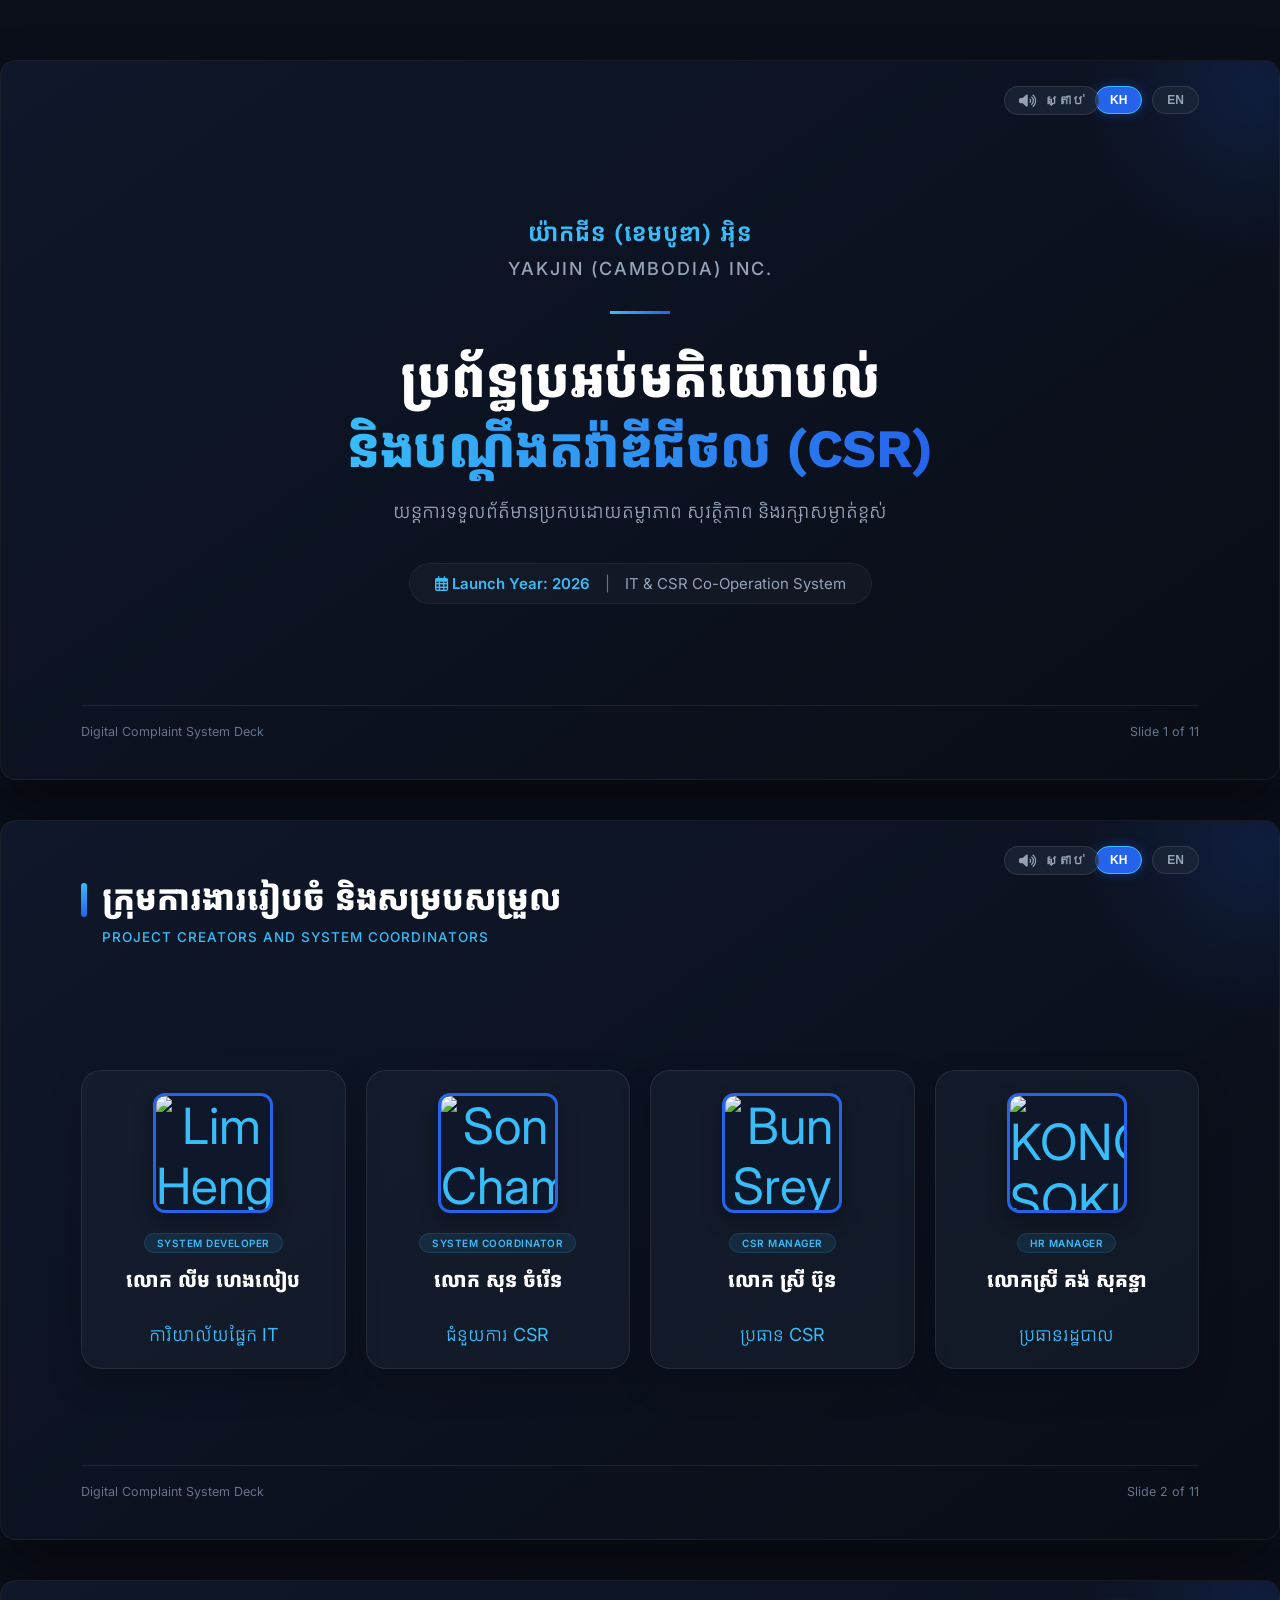
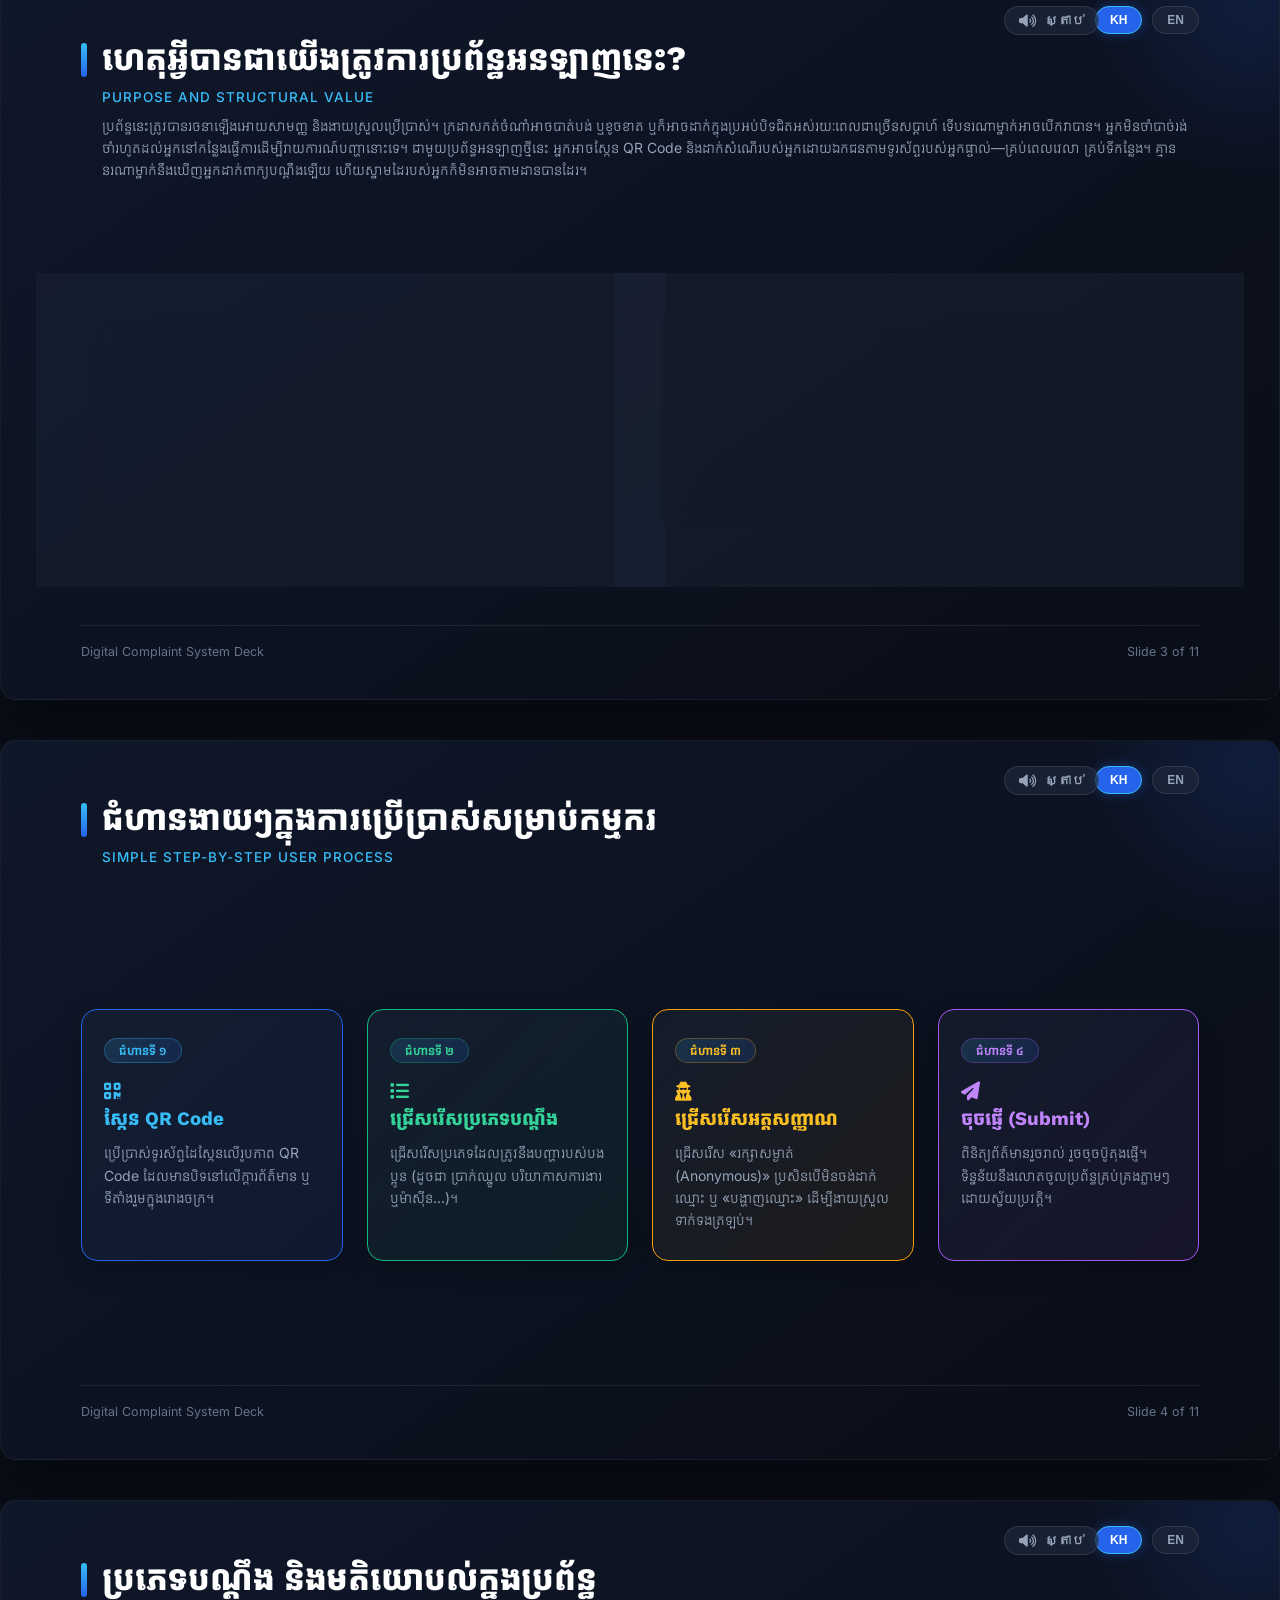
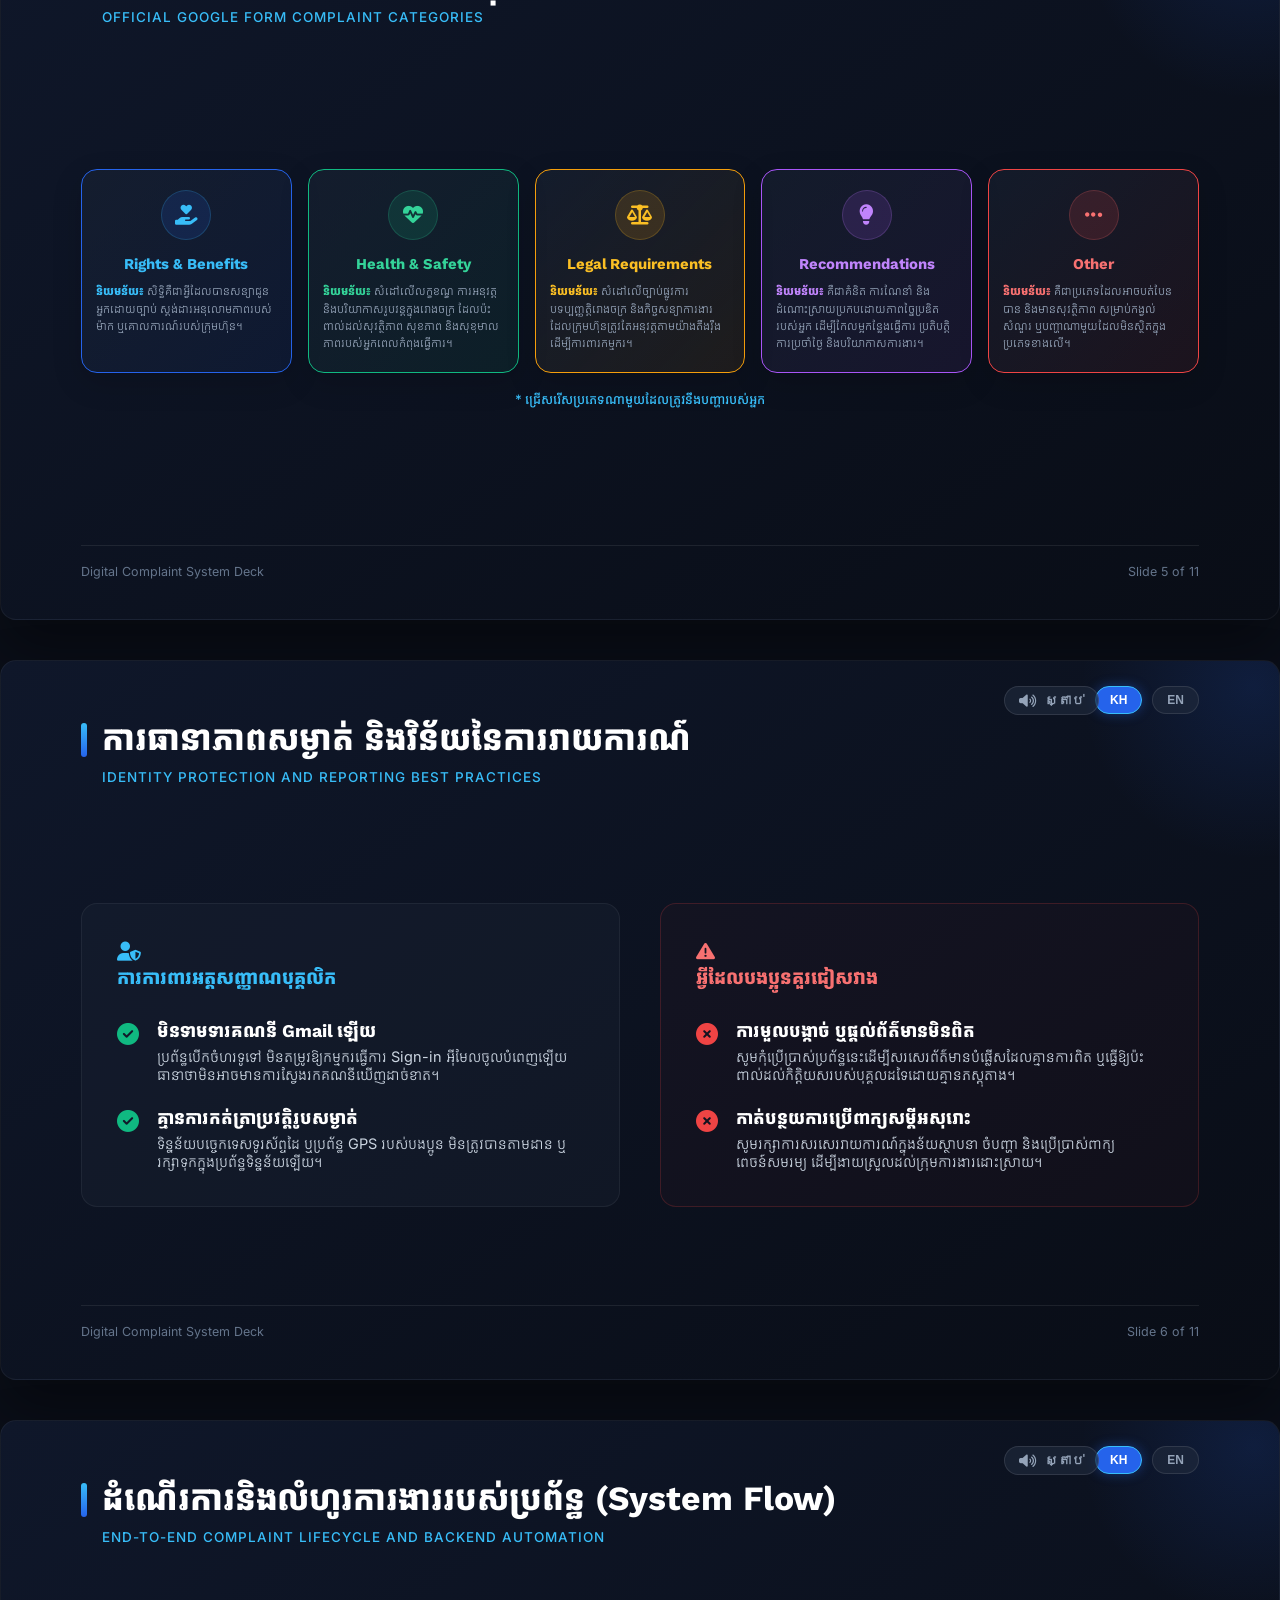
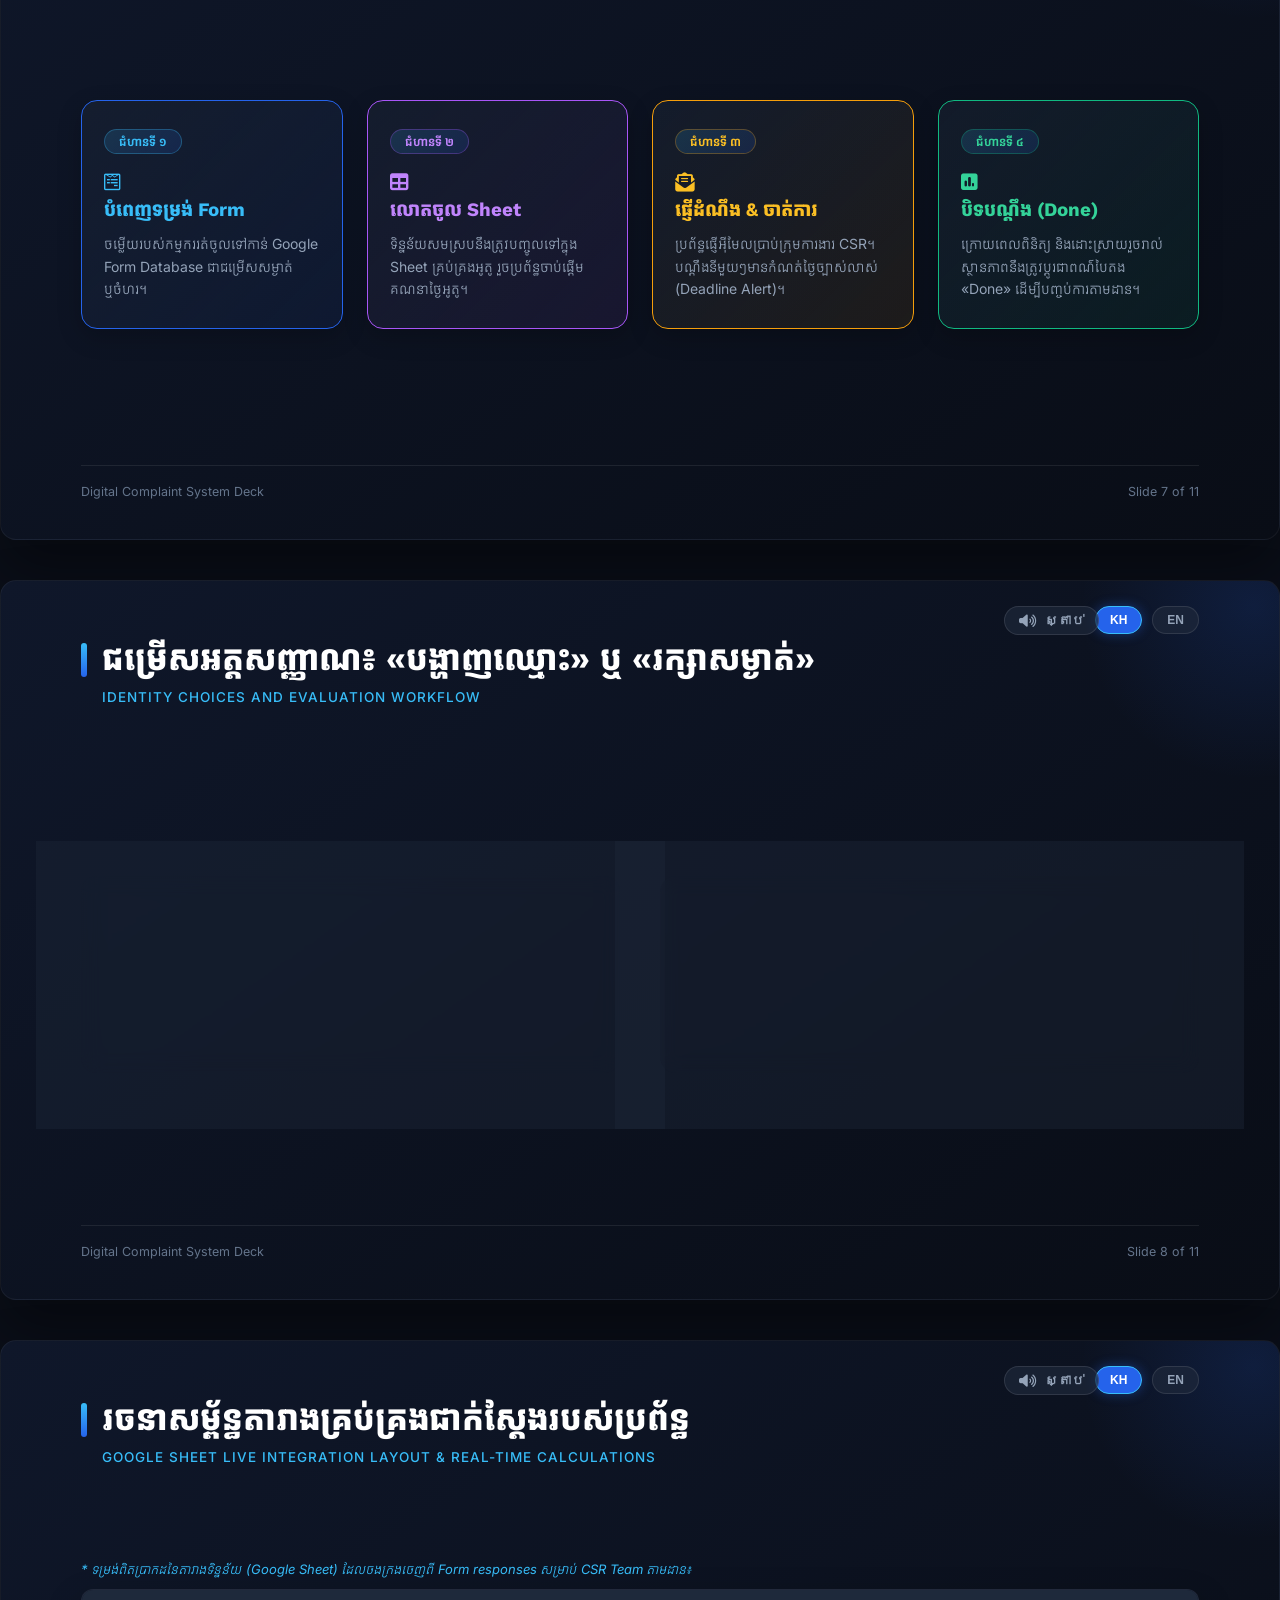
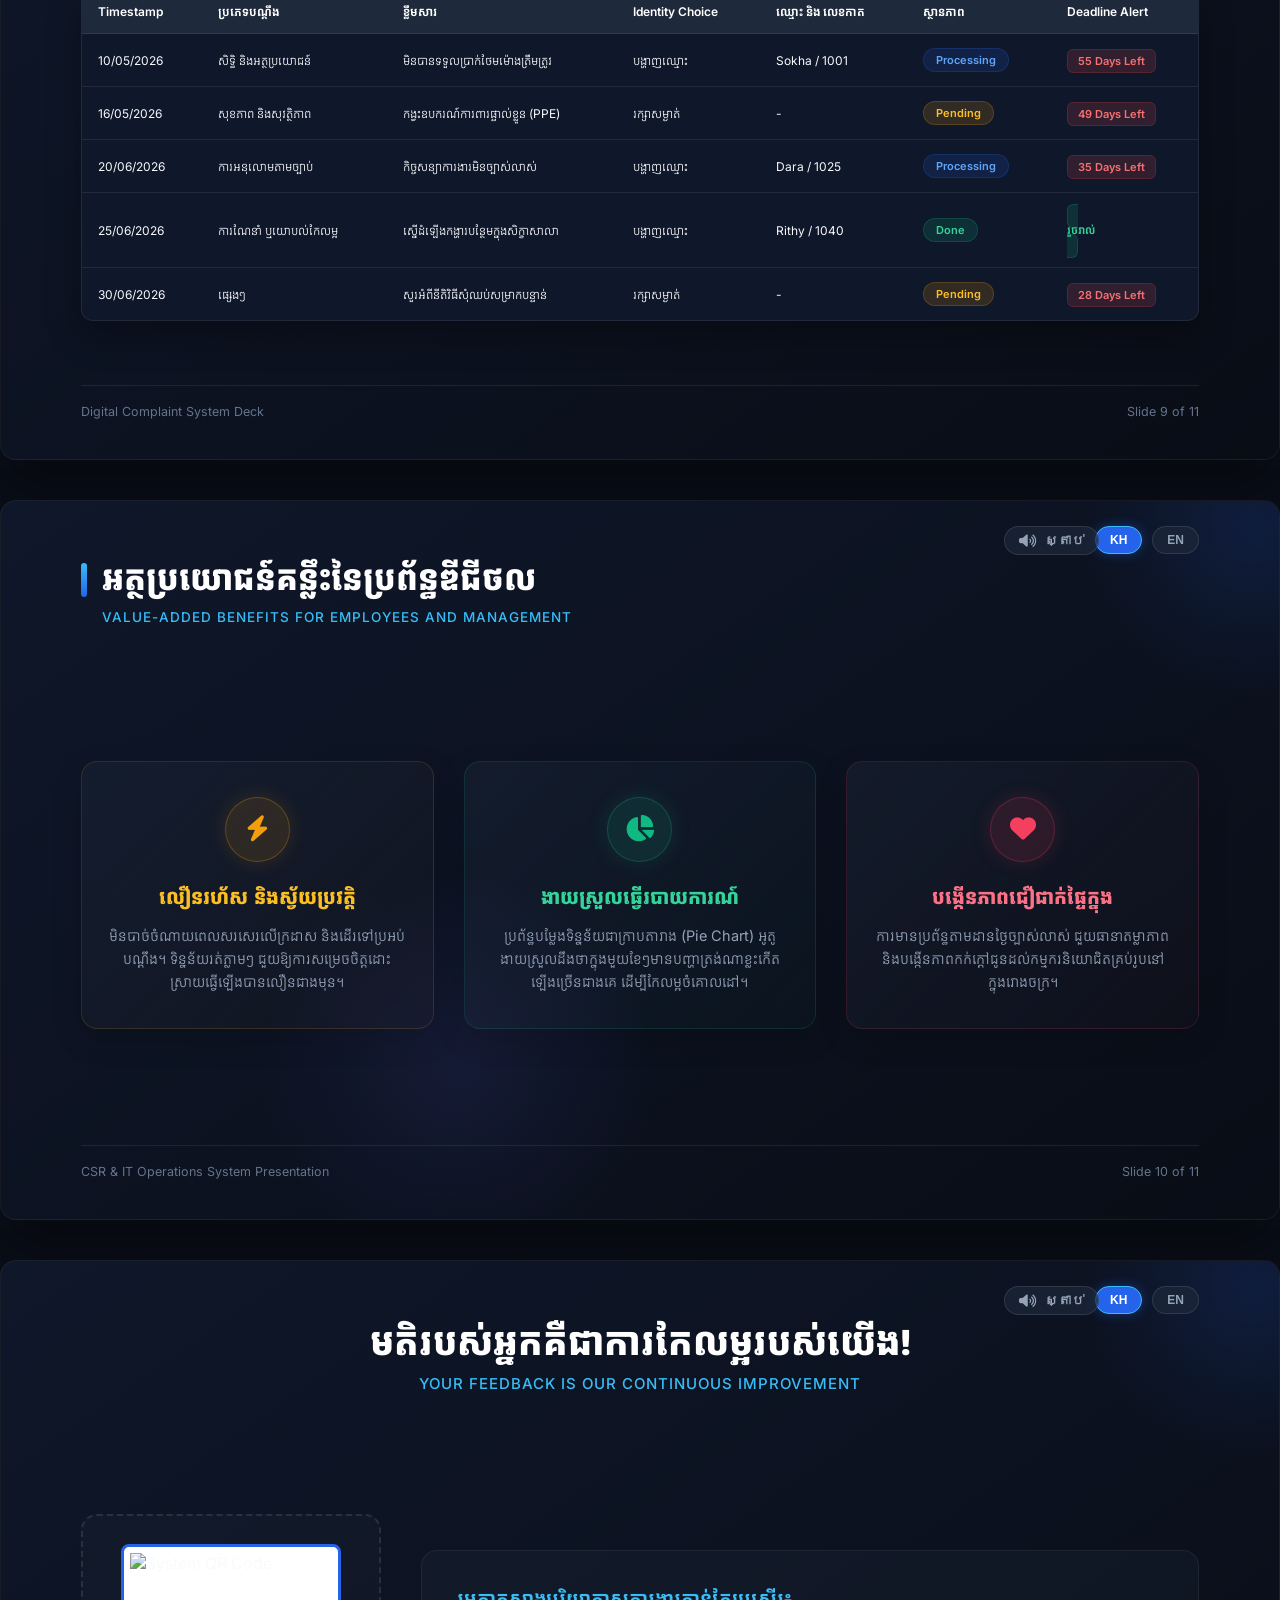
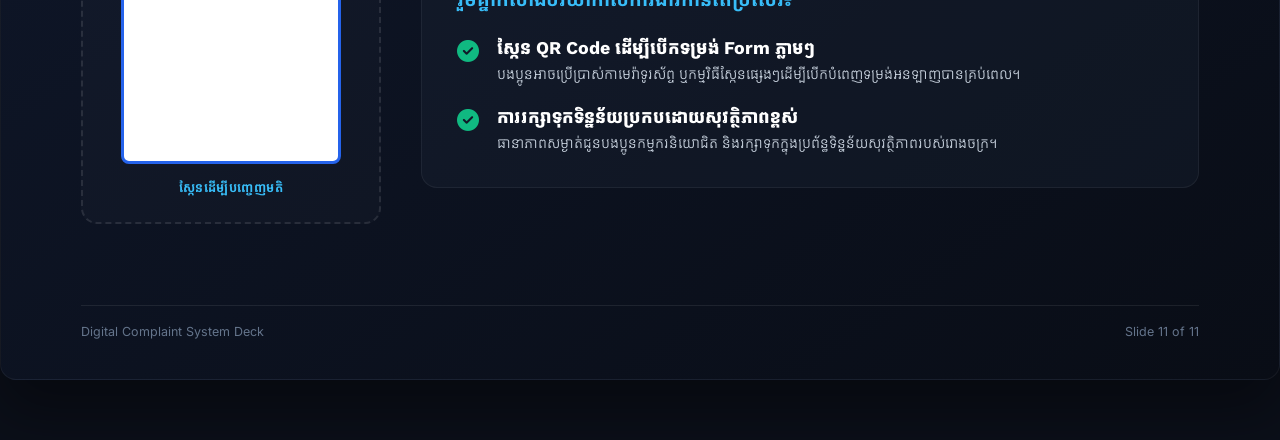
==== index.html @ c4df411a "Rename to index.html" ====
<!DOCTYPE html><html lang="en"><head>
    <meta charset="UTF-8">
    <meta name="viewport" content="width=device-width, initial-scale=1.0">
    <title>Modern Digital Complaint System Presentation</title>
    <link rel="preconnect" href="https://fonts.googleapis.com">
    <link rel="preconnect" href="https://fonts.gstatic.com" crossorigin>
    <link href="https://fonts.googleapis.com/css2?family=Inter:wght@400;500;600;700&amp;family=Kantumruy+Pro:wght@400;500;600;700&amp;display=swap" rel="stylesheet">
    <link rel="stylesheet" href="https://cdnjs.cloudflare.com/ajax/libs/font-awesome/6.5.1/css/all.min.css">
    <style>
        * {
            box-sizing: border-box;
        }

        body {
            background-color: #0b0f19;
            display: grid;
            gap: 40px;
            grid-template-columns: 1fr;
            margin: 0;
            padding: 60px 0;
            place-items: center;
        }

        .slide-container {
            background: linear-gradient(145deg, #0f172a 0%, #090d16 100%);
            border-radius: 16px;
            box-shadow: 0 30px 60px rgba(0, 0, 0, 0.4);
            border: 1px solid rgba(255, 255, 255, 0.05);
            display: flex;
            flex-direction: column;
            font-family: 'Inter', 'Kantumruy Pro', sans-serif;
            height: 720px;
            justify-content: space-between;
            overflow: hidden;
            padding: 55px 80px 40px 80px;
            position: relative;
            width: 1280px;
            color: #f8fafc;
        }

        .slide-container::before {
            content: '';
            position: absolute;
            top: -150px;
            right: -150px;
            width: 350px;
            height: 350px;
            background: radial-gradient(circle, rgba(37, 99, 235, 0.15) 0%, transparent 70%);
            pointer-events: none;
        }

        .slide-container h1,
        .slide-container h2,
        .slide-container h3,
        .slide-container h4 {
            font-family: 'Kantumruy Pro', 'Inter', sans-serif;
            font-weight: 700;
            margin: 0;
            line-height: 1.4;
        }

        .slide-title-wrapper {
            width: 100%;
            margin-bottom: 20px;
            position: relative;
        }

        .slide-title {
            font-size: 34px;
            color: #ffffff;
            display: flex;
            align-items: center;
            gap: 15px;
        }

        .slide-title::before {
            content: '';
            display: inline-block;
            width: 6px;
            height: 34px;
            background: linear-gradient(to bottom, #38bdf8, #2563eb);
            border-radius: 4px;
        }

        .slide-subtitle {
            font-size: 13.5px;
            color: #38bdf8;
            text-transform: uppercase;
            letter-spacing: 1px;
            margin-top: 5px;
            padding-left: 21px;
            display: block;
            font-weight: 500;
        }

        .content-area {
            display: flex;
            flex-direction: column;
            flex-grow: 1;
            justify-content: center;
            width: 100%;
        }

        .two-column {
            display: grid;
            grid-template-columns: 1fr 1fr;
            gap: 40px;
            width: 100%;
        }

        .two-column.tiled>div {
            background: rgba(30, 41, 59, 0.4);
            border-radius: 16px;
            border: 1px solid rgba(255, 255, 255, 0.08);
            padding: 35px;
            backdrop-filter: blur(10px);
            box-shadow: 0 10px 30px rgba(0, 0, 0, 0.15);
            transition: transform 0.2s;
        }

        .two-column.tiled h3 {
            color: #38bdf8;
            font-size: 22px;
            margin-bottom: 15px;
            display: flex;
            align-items: center;
            gap: 14px;
        }

        .two-column.tiled p {
            font-size: 15.5px;
            color: #cbd5e1;
            text-align: justify;
            margin: 0;
            line-height: 1.7;
        }

        .horizontal-steps {
            display: grid;
            grid-template-columns: repeat(4, 1fr);
            gap: 24px;
            width: 100%;
        }

        .step-card {
            background: rgba(30, 41, 59, 0.3);
            border-radius: 16px;
            border: 1px solid rgba(255, 255, 255, 0.06);
            padding: 28px 22px;
            position: relative;
            box-shadow: 0 8px 25px rgba(0, 0, 0, 0.2);
        }

        .step-badge {
            background: linear-gradient(135deg, rgba(56, 189, 248, 0.15) 0%, rgba(37, 99, 235, 0.15) 100%);
            color: #38bdf8;
            border: 1px solid rgba(56, 189, 248, 0.2);
            padding: 4px 14px;
            border-radius: 30px;
            font-size: 12px;
            font-weight: 600;
            display: inline-block;
            margin-bottom: 16px;
        }

        .step-card h3 {
            color: #ffffff;
            font-size: 19px;
            margin-bottom: 10px;
        }

        .step-card p {
            font-size: 14px;
            color: #94a3b8;
            line-height: 1.6;
            margin: 0;
        }

        .pillars-grid {
            display: grid;
            grid-template-columns: repeat(3, 1fr);
            gap: 30px;
            width: 100%;
        }

        .pillar-card {
            background: rgba(30, 41, 59, 0.4);
            border-radius: 16px;
            border: 1px solid rgba(255, 255, 255, 0.06);
            padding: 35px 25px;
            text-align: center;
            box-shadow: 0 10px 30px rgba(0, 0, 0, 0.15);
        }

        .pillar-icon {
            background: linear-gradient(135deg, rgba(56, 189, 248, 0.1) 0%, rgba(37, 99, 235, 0.1) 100%);
            color: #38bdf8;
            height: 65px;
            width: 65px;
            border-radius: 50%;
            display: flex;
            align-items: center;
            justify-content: center;
            font-size: 26px;
            margin: 0 auto 22px auto;
            border: 1px solid rgba(56, 189, 248, 0.15);
        }

        .pillar-card h3 {
            color: #ffffff;
            font-size: 20px;
            margin-bottom: 12px;
        }

        .pillar-card p {
            font-size: 14.5px;
            color: #94a3b8;
            margin: 0;
            line-height: 1.6;
        }

        .checklist-wrapper {
            background: rgba(30, 41, 59, 0.3);
            border-radius: 16px;
            border: 1px solid rgba(255, 255, 255, 0.06);
            padding: 35px;
            display: flex;
            flex-direction: column;
            gap: 22px;
            width: 100%;
        }

        .checklist-item {
            display: flex;
            align-items: flex-start;
            gap: 18px;
        }

        .checklist-item i {
            color: #10b981;
            font-size: 22px;
            margin-top: 4px;
        }

        .checklist-item.danger i {
            color: #ef4444;
        }

        .checklist-text h3 {
            color: #ffffff;
            font-size: 18px;
            margin-bottom: 4px;
        }

        .checklist-text p {
            color: #cbd5e1;
            font-size: 14.5px;
            margin: 0;
        }

        .table-layout {
            width: 100%;
            background-color: #0f172a;
            border-radius: 12px;
            border: 1px solid rgba(255, 255, 255, 0.08);
            overflow: hidden;
            box-shadow: 0 15px 35px rgba(0, 0, 0, 0.3);
        }

        .table-layout table {
            border-collapse: collapse;
            width: 100%;
        }

        .table-layout th,
        .table-layout td {
            padding: 14px 16px;
            text-align: left;
            border-bottom: 1px solid rgba(255, 255, 255, 0.08);
            font-size: 13.5px;
        }

        .table-layout th {
            background-color: #1e293b;
            color: #ffffff;
            font-weight: 600;
        }

        .table-layout tr:last-child td {
            border-bottom: none;
        }

        .state-badge {
            padding: 4px 12px;
            border-radius: 30px;
            font-size: 12px;
            font-weight: 600;
            display: inline-block;
            text-align: center;
        }

        .state-done {
            background-color: rgba(16, 185, 129, 0.15);
            color: #34d399;
            border: 1px solid rgba(16, 185, 129, 0.2);
        }
        .state-pending {
            background-color: rgba(245, 158, 11, 0.15);
            color: #fbbf24;
            border: 1px solid rgba(245, 158, 11, 0.2);
        }
        .state-processing {
            background-color: rgba(37, 99, 235, 0.15);
            color: #60a5fa;
            border: 1px solid rgba(37, 99, 235, 0.2);
        }

        .alert-badge {
            padding: 4px 10px;
            border-radius: 6px;
            font-size: 12px;
            font-weight: 600;
        }
        .alert-danger {
            background-color: rgba(239, 68, 68, 0.15);
            color: #f87171;
            border: 1px solid rgba(239, 68, 68, 0.2);
        }
        .alert-success {
            background-color: rgba(16, 185, 129, 0.15);
            color: #34d399;
            border: 1px solid rgba(16, 185, 129, 0.2);
        }

        .profile-container-modern {
            display: flex;
            justify-content: center;
            align-items: stretch;
            gap: 20px;
            width: 100%;
            margin-top: 10px;
            flex-wrap: wrap;
        }

        .profile-card-modern {
            background: rgba(30, 41, 59, 0.4);
            border: 1px solid rgba(255, 255, 255, 0.08);
            border-radius: 20px;
            padding: 22px 18px;
            display: flex;
            flex-direction: column;
            align-items: center;
            width: 220px;
            min-width: 200px;
            flex: 1 1 0;
            max-width: 280px;
            text-align: center;
            box-shadow: 0 15px 35px rgba(0, 0, 0, 0.2);
        }

        .profile-card-modern h3 {
            font-size: 20px;
            line-height: 1.3;
            min-height: 48px;
            display: flex;
            justify-content: center;
            align-items: center;
            text-align: center;
            margin-bottom: 8px;
            color: #ffffff;
        }

        .avatar-circle-modern {
            width: 120px;
            height: 120px;
            border-radius: 12px;
            background: #0f172a;
            border: 3px solid #2563eb;
            display: flex;
            align-items: center;
            justify-content: center;
            font-size: 50px;
            color: #38bdf8;
            overflow: hidden;
            margin-bottom: 20px;
            box-shadow: 0 8px 20px rgba(0, 0, 0, 0.3);
        }

        .avatar-circle-modern img {
            width: 100%;
            height: 100%;
            object-fit: cover;
        }

        .role-badge-modern {
            background: rgba(56, 189, 248, 0.1);
            color: #38bdf8;
            font-size: 10px;
            padding: 3px 12px;
            border-radius: 30px;
            font-weight: 600;
            text-transform: uppercase;
            letter-spacing: 0.5px;
            margin-bottom: 15px;
            border: 1px solid rgba(56, 189, 248, 0.15);
        }

        .slide-footer {
            width: 100%;
            display: flex;
            justify-content: space-between;
            align-items: center;
            border-top: 1px solid rgba(255, 255, 255, 0.08);
            padding-top: 18px;
        }

        .slide-footer span {
            font-size: 12.5px;
            color: #64748b;
        }

        .lang-switcher {
            position: absolute;
            top: 25px;
            right: 80px;
            z-index: 100;
            display: flex;
            gap: 10px;
        }

        .lang-btn {
            background: rgba(30, 41, 59, 0.7);
            border: 1px solid rgba(255, 255, 255, 0.1);
            color: #94a3b8;
            padding: 6px 14px;
            border-radius: 20px;
            cursor: pointer;
            font-size: 12px;
            font-weight: 600;
            transition: all 0.2s ease;
        }

        .lang-btn:hover {
            border-color: rgba(56, 189, 248, 0.5);
            color: #ffffff;
        }

        .lang-btn.active {
            background: #2563eb;
            color: #ffffff;
            border-color: #38bdf8;
            box-shadow: 0 0 12px rgba(37, 99, 235, 0.4);
        }

        /* Audio button style */
        .audio-btn {
            position: absolute;
            top: 25px;
            right: 180px;
            z-index: 100;
            background: rgba(30, 41, 59, 0.7);
            border: 1px solid rgba(255, 255, 255, 0.1);
            color: #94a3b8;
            padding: 6px 14px;
            border-radius: 20px;
            cursor: pointer;
            font-size: 13px;
            font-weight: 600;
            transition: all 0.2s ease;
            display: flex;
            align-items: center;
            gap: 8px;
        }

        .audio-btn:hover {
            border-color: rgba(56, 189, 248, 0.5);
            color: #ffffff;
            background: rgba(56, 189, 248, 0.1);
        }

        .audio-btn.playing {
            background: rgba(239, 68, 68, 0.2);
            border-color: rgba(239, 68, 68, 0.4);
            color: #f87171;
            animation: pulse 1s infinite;
        }

        @keyframes pulse {
            0% { box-shadow: 0 0 0 0 rgba(239, 68, 68, 0.4); }
            70% { box-shadow: 0 0 0 10px rgba(239, 68, 68, 0); }
            100% { box-shadow: 0 0 0 0 rgba(239, 68, 68, 0); }
        }

        .audio-btn i {
            font-size: 14px;
        }

        /* Language visibility */
        .lang-en {
            display: none !important;
        }

        .lang-km {
            display: block !important;
        }

        [data-lang="km"] {
            display: block !important;
        }

        [data-lang="en"] {
            display: none !important;
        }

        .slide-container.lang-en-mode [data-lang="km"] {
            display: none !important;
        }

        .slide-container.lang-en-mode [data-lang="en"] {
            display: block !important;
        }

        .slide-container.lang-en-mode .lang-km {
            display: none !important;
        }

        .slide-container.lang-en-mode .lang-en {
            display: block !important;
        }

        .slide-container.lang-km-mode [data-lang="km"] {
            display: block !important;
        }

        .slide-container.lang-km-mode [data-lang="en"] {
            display: none !important;
        }

        .slide-container.lang-km-mode .lang-km {
            display: block !important;
        }

        .slide-container.lang-km-mode .lang-en {
            display: none !important;
        }
    </style>
</head>
<body>

    <!-- SLIDE 1: TITLE -->
    <div class="slide-container lang-km-mode" id="slide1">
        <div class="lang-switcher">
            <button class="lang-btn km-btn active" onclick="switchLang('km')">KH</button>
            <button class="lang-btn en-btn" onclick="switchLang('en')">EN</button>
        </div>
        <button class="audio-btn" onclick="speakSlide('slide1')" id="audio-btn-1">
            <i class="fa-solid fa-volume-high"></i> <span data-lang="km">ស្តាប់</span><span data-lang="en">Listen</span>
        </button>

        <div class="content-area" style="align-items: center; text-align: center;">
            <div style="margin-bottom: 15px;">
                <h3 style="color: #38bdf8; font-size: 24px; letter-spacing: 1px; font-weight: 600; margin-bottom: 5px;">យ៉ាកជីន (ខេមបូឌា) អ៊ិន</h3>
                <h2 style="font-family: 'Inter', sans-serif; font-size: 18px; color: #94a3b8; letter-spacing: 2px; font-weight: 500;">YAKJIN (CAMBODIA) INC.</h2>
            </div>

            <div style="width: 60px; height: 3px; background: linear-gradient(90deg, #38bdf8, #2563eb); margin: 15px 0 30px 0;"></div>

            <h1 style="font-size: 54px; color: #ffffff; margin-bottom: 15px; letter-spacing: -0.5px; max-width: 1000px; line-height: 1.3;">
                <span data-lang="km">ប្រព័ន្ធប្រអប់មតិយោបល់ <br><span style="background: linear-gradient(to right, #38bdf8, #2563eb); -webkit-background-clip: text; -webkit-text-fill-color: transparent;">និងបណ្តឹងតវ៉ាឌីជីថល (CSR)</span></span>
                <span data-lang="en">Digital Suggestion Box <br><span style="background: linear-gradient(to right, #38bdf8, #2563eb); -webkit-background-clip: text; -webkit-text-fill-color: transparent;">&amp; Complaint System (CSR)</span></span>
            </h1>
            <p style="font-size: 19px; color: #94a3b8; max-width: 850px; margin: 0 0 40px 0;">
                <span data-lang="km">យន្តការទទួលព័ត៌មានប្រកបដោយតម្លាភាព សុវត្ថិភាព និងរក្សាសម្ងាត់ខ្ពស់</span>
                <span data-lang="en">A Transparent, Secure, and Highly Confidential Grievance Mechanism</span>
            </p>

            <div style="display: flex; gap: 15px; font-family: 'Inter', sans-serif; font-size: 15px; background: rgba(255,255,255,0.03); padding: 10px 25px; border-radius: 30px; border: 1px solid rgba(255,255,255,0.05);">
                <span style="color: #38bdf8; font-weight: 600;"><i class="fa-regular fa-calendar-days"></i> Launch Year: 2026</span>
                <span style="color: #64748b;">|</span>
                <span style="color: #94a3b8;">IT &amp; CSR Co-Operation System</span>
            </div>
        </div>
        <div class="slide-footer">
            <span>Digital Complaint System Deck</span>
            <span>Slide 1 of 11</span>
        </div>
    </div>

    <!-- SLIDE 2: PROJECT ORGANIZERS & COORDINATORS -->
    <div class="slide-container lang-km-mode" id="slide2">
        <div class="lang-switcher">
            <button class="lang-btn km-btn active" onclick="switchLang('km')">KH</button>
            <button class="lang-btn en-btn" onclick="switchLang('en')">EN</button>
        </div>
        <button class="audio-btn" onclick="speakSlide('slide2')" id="audio-btn-2">
            <i class="fa-solid fa-volume-high"></i> <span data-lang="km">ស្តាប់</span><span data-lang="en">Listen</span>
        </button>

        <div class="slide-title-wrapper">
            <h2 class="slide-title">
                <span data-lang="km">ក្រុមការងាររៀបចំ និងសម្របសម្រួល</span>
                <span data-lang="en">Project Organizers &amp; Coordinators</span>
            </h2>
            <span class="slide-subtitle">Project Creators and System Coordinators</span>
        </div>

        <div class="content-area">
            <div class="profile-container-modern">
                <div class="profile-card-modern">
                    <div class="avatar-circle-modern">
                        <img src="https://res.cloudinary.com/dfgegfg9c/image/upload/v1753510998/iim7nnbttuupatglhot0.jpg" alt="Lim Hengleab">
                    </div>
                    <div class="role-badge-modern">System Developer</div>
                    <h3 data-lang="km">លោក លីម ហេងលៀប</h3>
                    <h3 data-lang="en">Mr. Lim Hengleab</h3>
                    <p style="font-size: 18px; color: #38bdf8; margin: 0;">
                        <span data-lang="km">ការិយាល័យផ្នែក IT</span>
                        <span data-lang="en">IT Department Office</span>
                    </p>
                </div>

                <div class="profile-card-modern">
                    <div class="avatar-circle-modern">
                        <img src="https://res.cloudinary.com/dfgegfg9c/image/upload/v1783143691/jvhnv4x8ai8wnshtxezw.jpg" alt="Son Chamrouen">
                    </div>
                    <div class="role-badge-modern">System Coordinator</div>
                    <h3 data-lang="km">លោក សុន ចំរើន</h3>
                    <h3 data-lang="en">Mr. Son Chamrouen</h3>
                    <p style="font-size: 18px; color: #38bdf8; margin: 0;">
                        <span data-lang="km">ជំនួយការ CSR</span>
                        <span data-lang="en">CSR Assistant</span>
                    </p>
                </div>

                <div class="profile-card-modern">
                    <div class="avatar-circle-modern">
                        <img src="https://res.cloudinary.com/dfgegfg9c/image/upload/v1783153906/rjtvp5jtmeihtmvjvxdc.jpg" alt="Bun Srey">
                    </div>
                    <div class="role-badge-modern">CSR Manager</div>
                    <h3 data-lang="km">លោក ស្រី ប៊ុន</h3>
                    <h3 data-lang="en">Mr. Bun Srey</h3>
                    <p style="font-size: 18px; color: #38bdf8; margin: 0;">
                        <span data-lang="km">ប្រធាន CSR</span>
                        <span data-lang="en">CSR Manager</span>
                    </p>
                </div>

                <div class="profile-card-modern">
                    <div class="avatar-circle-modern">
                        <img src="https://res.cloudinary.com/dfgegfg9c/image/upload/v1783147076/e5zpwst8iyfslddkhg0j.jpg" alt="KONG SOKUNTHEA">
                    </div>
                    <div class="role-badge-modern">HR Manager</div>
                    <h3 data-lang="km">លោកស្រី គង់ សុគន្ធា</h3>
                    <h3 data-lang="en">Ms. Kong Sokunthea</h3>
                    <p style="font-size: 18px; color: #38bdf8; margin: 0;">
                        <span data-lang="km">ប្រធានរដ្ឋបាល</span>
                        <span data-lang="en">HR Manager</span>
                    </p>
                </div>
            </div>
        </div>

        <div class="slide-footer">
            <span>Digital Complaint System Deck</span>
            <span>Slide 2 of 11</span>
        </div>
    </div>

    <!-- SLIDE 3: WHY DO WE NEED THIS ONLINE SYSTEM? -->
    <div class="slide-container lang-km-mode" id="slide3">
        <div class="lang-switcher">
            <button class="lang-btn km-btn active" onclick="switchLang('km')">KH</button>
            <button class="lang-btn en-btn" onclick="switchLang('en')">EN</button>
        </div>
        <button class="audio-btn" onclick="speakSlide('slide3')" id="audio-btn-3">
            <i class="fa-solid fa-volume-high"></i> <span data-lang="km">ស្តាប់</span><span data-lang="en">Listen</span>
        </button>

        <div class="slide-title-wrapper">
            <h2 class="slide-title">
                <span data-lang="km">ហេតុអ្វីបានជាយើងត្រូវការប្រព័ន្ធអនឡាញនេះ?</span>
                <span data-lang="en">Why Do We Need This Online System?</span>
            </h2>
            <span class="slide-subtitle">Purpose and Structural Value</span>
            <p style="color: #94a3b8; font-size: 14px; margin-top: 10px; padding-left: 21px; line-height: 1.6;">
                <span data-lang="km">ប្រព័ន្ធនេះត្រូវបានរចនាឡើងអោយសាមញ្ញ និងងាយស្រួលប្រើប្រាស់។ ក្រដាសកត់ចំណាំអាចបាត់បង់ ឬខូចខាត ឬក៏អាចដាក់ក្នុងប្រអប់បិទជិតអស់រយៈពេលជាច្រើនសប្តាហ៍ ទើបនរណាម្នាក់អាចបើកវាបាន។ អ្នកមិនចាំបាច់រង់ចាំរហូតដល់អ្នកនៅកន្លែងធ្វើការដើម្បីរាយការណ៍បញ្ហានោះទេ។ ជាមួយប្រព័ន្ធអនឡាញថ្មីនេះ អ្នកអាចស្កែន QR Code និងដាក់សំណើរបស់អ្នកដោយឯកជនតាមទូរស័ព្ទរបស់អ្នកផ្ទាល់—គ្រប់ពេលវេលា គ្រប់ទីកន្លែង។ គ្មាននរណាម្នាក់នឹងឃើញអ្នកដាក់ពាក្យបណ្តឹងឡើយ ហើយស្នាមដៃរបស់អ្នកក៏មិនអាចតាមដានបានដែរ។</span>
                <span data-lang="en">It is designed to be simple and easy to use. Paper notes gets lost and damaged, or sits in a locked box for weeks until someone can open it. You don't need to wait until you are at work to report an issue. With the new online system, you can scan the QR code and submit your concern privately using your own phone—anytime, anywhere. No one will ever see you submitting a report, and your handwriting cannot be traced.</span>
            </p>
        </div>
        <div class="content-area">
            <div class="two-column tiled">
                <div>
                    <h3><i class="fa-solid fa-shield-halved"></i> <span data-lang="km">ធានាភាពសម្ងាត់ និងសុវត្ថិភាព ១០០%</span><span data-lang="en">100% Confidentiality &amp; Safety</span></h3>
                    <p>
                        <span data-lang="km">ជម្រុញឱ្យបងប្អូនបុគ្គលិក និងកម្មករនិយោជិតទាំងអស់ហ៊ានបញ្ចេញមតិស្ថាបនា ឬរាយការណ៍បញ្ហាពិតប្រាកដក្នុងរោងចក្រ ដោយមិនចាំបាច់ព្រួយបារម្ភពីផលប៉ះពាល់ដល់ការងារ តាមរយៈជម្រើស «មិនបញ្ចេញអត្តសញ្ញាណ» (Anonymous)​​ ពិតប្រាកដ។</span>
                        <span data-lang="en">Encourages all staff and workers to voice constructive feedback or report factory issues without fear of retaliation, utilizing a genuinely "Anonymous" reporting feature.</span>
                    </p>
                </div>
                <div>
                    <h3><i class="fa-solid fa-circle-nodes"></i> <span data-lang="km">ប្រព័ន្ធចងក្រង និងតាមដានច្បាស់លាស់</span><span data-lang="en">Centralized Tracking System</span></h3>
                    <p>
                        <span data-lang="km">រាល់ព័ត៌មានដែលបានបំពេញនឹងរត់ចូលទៅក្នុងតារាងគ្រប់គ្រងកណ្តាល (Google Sheet) របស់ផ្នែក CSR ភ្លាមៗ ដោយមានការគណនាថ្ងៃផុតកំណត់ (Deadline Alert) និងការបញ្ជូនដំណឹងអូតូដើម្បីធានាថាគ្រប់បណ្តឹងទាំងអស់ត្រូវបានដោះស្រាយទាន់ពេលវេលា។</span>
                        <span data-lang="en">All submitted data automatically flows into google's centralized database accessible only by HR/CSR. It features real-time Deadline Alerts and auto-notifications to ensure every grievance is resolved on time.</span>
                    </p>
                </div>
            </div>
        </div>
        <div class="slide-footer">
            <span>Digital Complaint System Deck</span>
            <span>Slide 3 of 11</span>
        </div>
    </div>

    <!-- SLIDE 4: SIMPLE STEPS FOR WORKERS TO USE -->
    <div class="slide-container lang-km-mode" id="slide4">
        <div class="lang-switcher">
            <button class="lang-btn km-btn active" onclick="switchLang('km')">KH</button>
            <button class="lang-btn en-btn" onclick="switchLang('en')">EN</button>
        </div>
        <button class="audio-btn" onclick="speakSlide('slide4')" id="audio-btn-4">
            <i class="fa-solid fa-volume-high"></i> <span data-lang="km">ស្តាប់</span><span data-lang="en">Listen</span>
        </button>

        <div class="slide-title-wrapper">
            <h2 class="slide-title">
                <span data-lang="km">ជំហានងាយៗក្នុងការប្រើប្រាស់សម្រាប់កម្មករ</span>
                <span data-lang="en">Simple Steps for Workers to Use</span>
            </h2>
            <span class="slide-subtitle">Simple Step-by-Step User Process</span>
        </div>
        <div class="content-area">
            <div class="horizontal-steps">
                <div class="step-card" style="border-color: #2563eb; background: linear-gradient(135deg, rgba(30, 41, 59, 0.4) 0%, rgba(37, 99, 235, 0.08) 100%);">
                    <div class="step-badge" style="color: #38bdf8; border-color: rgba(56, 189, 248, 0.3);"><span data-lang="km">ជំហានទី ១</span><span data-lang="en">Step 1</span></div>
                    <h3 style="color: #38bdf8;"><i class="fa-solid fa-qrcode"></i> <span data-lang="km">ស្កែន QR Code</span><span data-lang="en">Scan QR Code</span></h3>
                    <p>
                        <span data-lang="km">ប្រើប្រាស់ទូរស័ព្ទដៃស្កែនលើរូបភាព QR Code ដែលមានបិទនៅលើក្តារព័ត៌មាន ឬទីតាំងរួមក្នុងរោងចក្រ។</span>
                        <span data-lang="en">Scan the QR Code posted on the announcement boards or common areas using a smartphone.</span>
                    </p>
                </div>

                <div class="step-card" style="border-color: #10b981; background: linear-gradient(135deg, rgba(30, 41, 59, 0.4) 0%, rgba(16, 185, 129, 0.08) 100%);">
                    <div class="step-badge" style="color: #34d399; border-color: rgba(16, 185, 129, 0.3);"><span data-lang="km">ជំហានទី ២</span><span data-lang="en">Step 2</span></div>
                    <h3 style="color: #34d399;"><i class="fa-solid fa-list"></i> <span data-lang="km">ជ្រើសរើសប្រភេទបណ្តឹង</span><span data-lang="en">Select Category</span></h3>
                    <p>
                        <span data-lang="km">ជ្រើសរើសប្រភេទដែលត្រូវនឹងបញ្ហារបស់បងប្អូន (ដូចជា ប្រាក់ឈ្នួល បរិយាកាសការងារ ឬម៉ាស៊ីន...)។</span>
                        <span data-lang="en">Choose the category that matches your issue (e.g., rights, health &amp; safety, legal requirement, recommendation, other ...).</span>
                    </p>
                </div>

                <div class="step-card" style="border-color: #f59e0b; background: linear-gradient(135deg, rgba(30, 41, 59, 0.4) 0%, rgba(245, 158, 11, 0.08) 100%);">
                    <div class="step-badge" style="color: #fbbf24; border-color: rgba(245, 158, 11, 0.3);"><span data-lang="km">ជំហានទី ៣</span><span data-lang="en">Step 3</span></div>
                    <h3 style="color: #fbbf24;"><i class="fa-solid fa-user-secret"></i> <span data-lang="km">ជ្រើសរើសអត្តសញ្ញាណ</span><span data-lang="en">Choose Identity</span></h3>
                    <p>
                        <span data-lang="km">ជ្រើសរើស «រក្សាសម្ងាត់ (Anonymous)» ប្រសិនបើមិនចង់ដាក់ឈ្មោះ ឬ «បង្ហាញឈ្មោះ» ដើម្បីងាយស្រួលទាក់ទងត្រឡប់។</span>
                        <span data-lang="en">Select "Anonymous" to hide your name or "Provide Name" for easy direct follow-ups.</span>
                    </p>
                </div>

                <div class="step-card" style="border-color: #a855f7; background: linear-gradient(135deg, rgba(30, 41, 59, 0.4) 0%, rgba(168, 85, 247, 0.08) 100%);">
                    <div class="step-badge" style="color: #c084fc; border-color: rgba(168, 85, 247, 0.3);"><span data-lang="km">ជំហានទី ៤</span><span data-lang="en">Step 4</span></div>
                    <h3 style="color: #c084fc;"><i class="fa-solid fa-paper-plane"></i> <span data-lang="km">ចុចផ្ញើ (Submit)</span><span data-lang="en">Click Submit</span></h3>
                    <p>
                        <span data-lang="km">ពិនិត្យព័ត៌មានរួចរាល់ រួចចុចប៊ូតុងផ្ញើ។ ទិន្នន័យនឹងលោតចូលប្រព័ន្ធគ្រប់គ្រងភ្លាមៗដោយស្វ័យប្រវត្តិ។</span>
                        <span data-lang="en">Review the details and submit. Data instantly synchronizes with the management panel.</span>
                    </p>
                </div>
            </div>
        </div>
        <div class="slide-footer">
            <span>Digital Complaint System Deck</span>
            <span>Slide 4 of 11</span>
        </div>
    </div>

    <!-- SLIDE 5: COMPLAINT & SUGGESTION CATEGORIES -->
    <div class="slide-container lang-km-mode" id="slide5">
        <div class="lang-switcher">
            <button class="lang-btn km-btn active" onclick="switchLang('km')">KH</button>
            <button class="lang-btn en-btn" onclick="switchLang('en')">EN</button>
        </div>
        <button class="audio-btn" onclick="speakSlide('slide5')" id="audio-btn-5">
            <i class="fa-solid fa-volume-high"></i> <span data-lang="km">ស្តាប់</span><span data-lang="en">Listen</span>
        </button>

        <div class="slide-title-wrapper">
            <h2 class="slide-title">
                <span data-lang="km">ប្រភេទបណ្តឹង និងមតិយោបល់ក្នុងប្រព័ន្ធ</span>
                <span data-lang="en">Complaint &amp; Suggestion Categories</span>
            </h2>
            <span class="slide-subtitle">Official Google Form Complaint Categories</span>
        </div>
        <div class="content-area">
            <div style="display: grid; grid-template-columns: repeat(5, 1fr); gap: 16px; width: 100%;">
                
                <div class="pillar-card" style="border-color: #2563eb; background: linear-gradient(135deg, rgba(30, 41, 59, 0.4) 0%, rgba(37, 99, 235, 0.08) 100%); padding: 20px 14px; text-align: left;">
                    <div class="pillar-icon" style="color: #38bdf8; background: rgba(37, 99, 235, 0.15); border-color: rgba(56, 189, 248, 0.2); width: 50px; height: 50px; font-size: 20px; margin: 0 auto 14px auto;">
                        <i class="fa-solid fa-hand-holding-heart"></i>
                    </div>
                    <h3 style="color: #38bdf8; font-size: 15px; text-align: center; margin-bottom: 8px;">Rights &amp; Benefits</h3>
                    <p style="font-size: 11.5px; color: #94a3b8; line-height: 1.5; margin: 0;">
                        <span data-lang="km"><strong style="color: #38bdf8;">និយមន័យ៖</strong> សិទ្ធិគឺជាអ្វីដែលបានសន្យាជូនអ្នកដោយច្បាប់ ស្តង់ដារអនុលោមភាពរបស់ម៉ាក ឬគោលការណ៍របស់ក្រុមហ៊ុន។</span>
                        <span data-lang="en"><strong style="color: #38bdf8;">Definition:</strong> A right is something already promised to you by law, brand compliance standards, or company policy.</span>
                    </p>
                </div>

                <div class="pillar-card" style="border-color: #10b981; background: linear-gradient(135deg, rgba(30, 41, 59, 0.4) 0%, rgba(16, 185, 129, 0.08) 100%); padding: 20px 14px; text-align: left;">
                    <div class="pillar-icon" style="color: #34d399; background: rgba(16, 185, 129, 0.15); border-color: rgba(52, 211, 153, 0.2); width: 50px; height: 50px; font-size: 20px; margin: 0 auto 14px auto;">
                        <i class="fa-solid fa-heart-pulse"></i>
                    </div>
                    <h3 style="color: #34d399; font-size: 15px; text-align: center; margin-bottom: 8px;">Health &amp; Safety</h3>
                    <p style="font-size: 11.5px; color: #94a3b8; line-height: 1.5; margin: 0;">
                        <span data-lang="km"><strong style="color: #34d399;">និយមន័យ៖</strong> សំដៅលើលក្ខខណ្ឌ ការអនុវត្ត និងបរិយាកាសរូបវន្តក្នុងរោងចក្រ ដែលប៉ះពាល់ដល់សុវត្ថិភាព សុខភាព និងសុខុមាលភាពរបស់អ្នកពេលកំពុងធ្វើការ។</span>
                        <span data-lang="en"><strong style="color: #34d399;">Definition:</strong> Refers to the conditions, practices, and physical environment in the factory that affect your safety, health, and well-being while at work.</span>
                    </p>
                </div>

                <div class="pillar-card" style="border-color: #f59e0b; background: linear-gradient(135deg, rgba(30, 41, 59, 0.4) 0%, rgba(245, 158, 11, 0.08) 100%); padding: 20px 14px; text-align: left;">
                    <div class="pillar-icon" style="color: #fbbf24; background: rgba(245, 158, 11, 0.15); border-color: rgba(251, 191, 36, 0.2); width: 50px; height: 50px; font-size: 20px; margin: 0 auto 14px auto;">
                        <i class="fa-solid fa-scale-balanced"></i>
                    </div>
                    <h3 style="color: #fbbf24; font-size: 15px; text-align: center; margin-bottom: 8px;">Legal Requirements</h3>
                    <p style="font-size: 11.5px; color: #94a3b8; line-height: 1.5; margin: 0;">
                        <span data-lang="km"><strong style="color: #fbbf24;">និយមន័យ៖</strong> សំដៅលើច្បាប់ផ្លូវការ បទប្បញ្ញត្តិរោងចក្រ និងកិច្ចសន្យាការងារ ដែលក្រុមហ៊ុនត្រូវតែអនុវត្តតាមយ៉ាងតឹងរ៉ឹង ដើម្បីការពារកម្មករ។</span>
                        <span data-lang="en"><strong style="color: #fbbf24;">Definition:</strong> Refer to the official laws, factory regulations, and employment contracts that the company must strictly follow to protect workers.</span>
                    </p>
                </div>

                <div class="pillar-card" style="border-color: #a855f7; background: linear-gradient(135deg, rgba(30, 41, 59, 0.4) 0%, rgba(168, 85, 247, 0.08) 100%); padding: 20px 14px; text-align: left;">
                    <div class="pillar-icon" style="color: #c084fc; background: rgba(168, 85, 247, 0.15); border-color: rgba(192, 132, 252, 0.2); width: 50px; height: 50px; font-size: 20px; margin: 0 auto 14px auto;">
                        <i class="fa-solid fa-lightbulb"></i>
                    </div>
                    <h3 style="color: #c084fc; font-size: 15px; text-align: center; margin-bottom: 8px;">Recommendations</h3>
                    <p style="font-size: 11.5px; color: #94a3b8; line-height: 1.5; margin: 0;">
                        <span data-lang="km"><strong style="color: #c084fc;">និយមន័យ៖</strong> គឺជាគំនិត ការណែនាំ និងដំណោះស្រាយប្រកបដោយភាពច្នៃប្រឌិតរបស់អ្នក ដើម្បីកែលម្អកន្លែងធ្វើការ ប្រតិបត្តិការប្រចាំថ្ងៃ និងបរិយាកាសការងារ។</span>
                        <span data-lang="en"><strong style="color: #c084fc;">Definition:</strong> Are your ideas, suggestions, and creative solutions to improve our workplace, daily operations, and workplace environment.</span>
                    </p>
                </div>

                <div class="pillar-card" style="border-color: #ef4444; background: linear-gradient(135deg, rgba(30, 41, 59, 0.4) 0%, rgba(239, 68, 68, 0.08) 100%); padding: 20px 14px; text-align: left;">
                    <div class="pillar-icon" style="color: #f87171; background: rgba(239, 68, 68, 0.15); border-color: rgba(248, 113, 113, 0.2); width: 50px; height: 50px; font-size: 20px; margin: 0 auto 14px auto;">
                        <i class="fa-solid fa-ellipsis"></i>
                    </div>
                    <h3 style="color: #f87171; font-size: 15px; text-align: center; margin-bottom: 8px;">Other</h3>
                    <p style="font-size: 11.5px; color: #94a3b8; line-height: 1.5; margin: 0;">
                        <span data-lang="km"><strong style="color: #f87171;">និយមន័យ៖</strong> គឺជាប្រភេទដែលអាចបត់បែនបាន និងមានសុវត្ថិភាព សម្រាប់កង្វល់ សំណួរ ឬបញ្ហាណាមួយដែលមិនស្ថិតក្នុងប្រភេទខាងលើ។</span>
                        <span data-lang="en"><strong style="color: #f87171;">Definition:</strong> Is a flexible, secure category generally for any concern, question, or issue not covered in the categories above.</span>
                    </p>
                </div>
            </div>

            <p style="text-align: center; color: #38bdf8; font-size: 13px; margin-top: 18px; font-weight: 500;">
                <span data-lang="km">* ជ្រើសរើសប្រភេទណាមួយដែលត្រូវនឹងបញ្ហារបស់អ្នក</span>
                <span data-lang="en">* Select any category that matches your issue</span>
            </p>
        </div>
        <div class="slide-footer">
            <span>Digital Complaint System Deck</span>
            <span>Slide 5 of 11</span>
        </div>
    </div>

    <!-- SLIDE 6: CONFIDENTIALITY PROTECTIONS & BEST PRACTICES -->
    <div class="slide-container lang-km-mode" id="slide6">
        <div class="lang-switcher">
            <button class="lang-btn km-btn active" onclick="switchLang('km')">KH</button>
            <button class="lang-btn en-btn" onclick="switchLang('en')">EN</button>
        </div>
        <button class="audio-btn" onclick="speakSlide('slide6')" id="audio-btn-6">
            <i class="fa-solid fa-volume-high"></i> <span data-lang="km">ស្តាប់</span><span data-lang="en">Listen</span>
        </button>

        <div class="slide-title-wrapper">
            <h2 class="slide-title">
                <span data-lang="km">ការធានាភាពសម្ងាត់ និងវិន័យនៃការរាយការណ៍</span>
                <span data-lang="en">Confidentiality Protections &amp; Best Practices</span>
            </h2>
            <span class="slide-subtitle">Identity Protection and Reporting Best Practices</span>
        </div>
        <div class="content-area">
            <div class="two-column">
                <div class="checklist-wrapper">
                    <h3 style="color: #38bdf8; font-size: 19px; margin-bottom: 5px;">
                        <i class="fa-solid fa-user-shield"></i>
                        <span data-lang="km">ការការពារអត្តសញ្ញាណបុគ្គលិក</span>
                        <span data-lang="en">Employee Identity Protection</span>
                    </h3>

                    <div class="checklist-item">
                        <i class="fa-solid fa-circle-check"></i>
                        <div class="checklist-text">
                            <h3 data-lang="km">មិនទាមទារគណនី Gmail ឡើយ</h3>
                            <h3 data-lang="en">No Google Sign-In Required</h3>
                            <p>
                                <span data-lang="km">ប្រព័ន្ធបើកចំហរទូទៅ មិនតម្រូវឱ្យកម្មករធ្វើការ Sign-in អ៊ីមែលចូលបំពេញឡើយ ធានាថាមិនអាចមានការស្វែងរកគណនីឃើញដាច់ខាត។</span>
                                <span data-lang="en">The form is accessible publicly. Workers do not need to sign in, ensuring complete email anonymity.</span>
                            </p>
                        </div>
                    </div>
                    <div class="checklist-item">
                        <i class="fa-solid fa-circle-check"></i>
                        <div class="checklist-text">
                            <h3 data-lang="km">គ្មានការកត់ត្រាប្រវត្តិរូបសម្ងាត់</h3>
                            <h3 data-lang="en">No Metadata Logging</h3>
                            <p>
                                <span data-lang="km">ទិន្នន័យបច្ចេកទេសទូរស័ព្ទដៃ ឬប្រព័ន្ធ GPS របស់បងប្អូន មិនត្រូវបានតាមដាន ឬរក្សាទុកក្នុងប្រព័ន្ធទិន្នន័យឡើយ។</span>
                                <span data-lang="en">Device specs, phone models, and GPS locations are strictly never tracked or stored in the database.</span>
                            </p>
                        </div>
                    </div>
                </div>

                <div class="checklist-wrapper" style="border-color: rgba(239, 68, 68, 0.2); background: rgba(239, 68, 68, 0.03);">
                    <h3 style="color: #f87171; font-size: 19px; margin-bottom: 5px;">
                        <i class="fa-solid fa-triangle-exclamation"></i>
                        <span data-lang="km">អ្វីដែលបងប្អូនគួរជៀសវាង</span>
                        <span data-lang="en">Things to Avoid</span>
                    </h3>

                    <div class="checklist-item danger">
                        <i class="fa-solid fa-circle-xmark"></i>
                        <div class="checklist-text">
                            <h3 data-lang="km">ការមួលបង្កាច់ ឬផ្តល់ព័ត៌មានមិនពិត</h3>
                            <h3 data-lang="en">False Allegations &amp; Defamation</h3>
                            <p>
                                <span data-lang="km">សូមកុំប្រើប្រាស់ប្រព័ន្ធនេះដើម្បីសរសេរព័ត៌មានបំផ្លើសដែលគ្មានការពិត ឬធ្វើឱ្យប៉ះពាល់ដល់កិត្តិយសរបស់បុគ្គលដទៃដោយគ្មានភស្តុតាង។</span>
                                <span data-lang="en">Please do not misuse the platform to spread groundless rumors or intentionally defame coworkers without proof.</span>
                            </p>
                        </div>
                    </div>
                    <div class="checklist-item danger">
                        <i class="fa-solid fa-circle-xmark"></i>
                        <div class="checklist-text">
                            <h3 data-lang="km">កាត់បន្ថយការប្រើពាក្យសម្តីអសុរោះ</h3>
                            <h3 data-lang="en">Inappropriate or Profane Language</h3>
                            <p>
                                <span data-lang="km">សូមរក្សាការសរសេររាយការណ៍ក្នុងន័យស្ថាបនា ចំបញ្ហា និងប្រើប្រាស់ពាក្យពេចន៍សមរម្យ ដើម្បីងាយស្រួលដល់ក្រុមការងារដោះស្រាយ។</span>
                                <span data-lang="en">Keep responses objective and constructive. Use polite language to help the team evaluate and resolve issues effectively.</span>
                            </p>
                        </div>
                    </div>
                </div>
            </div>
        </div>
        <div class="slide-footer">
            <span>Digital Complaint System Deck</span>
            <span>Slide 6 of 11</span>
        </div>
    </div>

    <!-- SLIDE 7: SYSTEM OPERATIONAL WORKFLOW -->
    <div class="slide-container lang-km-mode" id="slide7">
        <div class="lang-switcher">
            <button class="lang-btn km-btn active" onclick="switchLang('km')">KH</button>
            <button class="lang-btn en-btn" onclick="switchLang('en')">EN</button>
        </div>
        <button class="audio-btn" onclick="speakSlide('slide7')" id="audio-btn-7">
            <i class="fa-solid fa-volume-high"></i> <span data-lang="km">ស្តាប់</span><span data-lang="en">Listen</span>
        </button>

        <div class="slide-title-wrapper">
            <h2 class="slide-title">
                <span data-lang="km">ដំណើរការនិងលំហូរការងាររបស់ប្រព័ន្ធ (System Flow)</span>
                <span data-lang="en">System Operational Workflow</span>
            </h2>
            <span class="slide-subtitle">End-to-End Complaint Lifecycle and Backend Automation</span>
        </div>
        <div class="content-area">
            <div class="horizontal-steps">
                <div class="step-card" style="border-color: #2563eb; background: linear-gradient(135deg, rgba(30, 41, 59, 0.4) 0%, rgba(37, 99, 235, 0.08) 100%);">
                    <div class="step-badge" style="color: #38bdf8; border-color: rgba(56, 189, 248, 0.3);"><span data-lang="km">ជំហានទី ១</span><span data-lang="en">Step 1</span></div>
                    <h3 style="color: #38bdf8;"><i class="fa-brands fa-wpforms"></i> <span data-lang="km">បំពេញទម្រង់ Form</span><span data-lang="en">Form Submission</span></h3>
                    <p>
                        <span data-lang="km">ចម្លើយរបស់កម្មកររត់ចូលទៅកាន់ Google Form Database ជាជម្រើសសម្ងាត់ ឬចំហរ។</span>
                        <span data-lang="en">Worker submits the Google Form securely with either anonymous or public identity options.</span>
                    </p>
                </div>

                <div class="step-card" style="border-color: #a855f7; background: linear-gradient(135deg, rgba(30, 41, 59, 0.4) 0%, rgba(168, 85, 247, 0.08) 100%);">
                    <div class="step-badge" style="color: #c084fc; border-color: rgba(168, 85, 247, 0.3);"><span data-lang="km">ជំហានទី ២</span><span data-lang="en">Step 2</span></div>
                    <h3 style="color: #c084fc;"><i class="fa-solid fa-table"></i> <span data-lang="km">លោតចូល Sheet</span><span data-lang="en">Sheet Sync</span></h3>
                    <p>
                        <span data-lang="km">ទិន្នន័យសមស្របនឹងត្រូវបញ្ចូលទៅក្នុង Sheet គ្រប់គ្រងអូតូ រួចប្រព័ន្ធចាប់ផ្ដើមគណនាថ្ងៃអូតូ។</span>
                        <span data-lang="en">Data maps instantly into the centralized master sheet, initializing automation processes.</span>
                    </p>
                </div>

                <div class="step-card" style="border-color: #f59e0b; background: linear-gradient(135deg, rgba(30, 41, 59, 0.4) 0%, rgba(245, 158, 11, 0.08) 100%);">
                    <div class="step-badge" style="color: #fbbf24; border-color: rgba(245, 158, 11, 0.3);"><span data-lang="km">ជំហានទី ៣</span><span data-lang="en">Step 3</span></div>
                    <h3 style="color: #fbbf24;"><i class="fa-solid fa-envelope-open-text"></i> <span data-lang="km">ផ្ញើដំណឹង &amp; ចាត់ការ</span><span data-lang="en">Alert &amp; Action</span></h3>
                    <p>
                        <span data-lang="km">ប្រព័ន្ធផ្ញើអ៊ីមែលប្រាប់ក្រុមការងារ CSR។ បណ្តឹងនីមួយៗមានកំណត់ថ្ងៃច្បាស់លាស់ (Deadline Alert)។</span>
                        <span data-lang="en">Email alerts ping the CSR team automatically. System logs operational deadlines for follow-up.</span>
                    </p>
                </div>

                <div class="step-card" style="border-color: #10b981; background: linear-gradient(135deg, rgba(30, 41, 59, 0.4) 0%, rgba(16, 185, 129, 0.08) 100%);">
                    <div class="step-badge" style="color: #34d399; border-color: rgba(16, 185, 129, 0.3);"><span data-lang="km">ជំហានទី ៤</span><span data-lang="en">Step 4</span></div>
                    <h3 style="color: #34d399;"><i class="fa-solid fa-square-poll-vertical"></i> <span data-lang="km">បិទបណ្តឹង (Done)</span><span data-lang="en">Case Resolved</span></h3>
                    <p>
                        <span data-lang="km">ក្រោយពេលពិនិត្យ និងដោះស្រាយរួចរាល់ ស្ថានភាពនឹងត្រូវប្ដូរជាពណ៌បៃតង «Done» ដើម្បីបញ្ចប់ការតាមដាន។</span>
                        <span data-lang="en">Once reviewed and resolved, status updates to green "Done", successfully archiving the case.</span>
                    </p>
                </div>
            </div>
        </div>
        <div class="slide-footer">
            <span>Digital Complaint System Deck</span>
            <span>Slide 7 of 11</span>
        </div>
    </div>

    <!-- SLIDE 8: IDENTITY CHANNELS -->
    <div class="slide-container lang-km-mode" id="slide8">
        <div class="lang-switcher">
            <button class="lang-btn km-btn active" onclick="switchLang('km')">KH</button>
            <button class="lang-btn en-btn" onclick="switchLang('en')">EN</button>
        </div>
        <button class="audio-btn" onclick="speakSlide('slide8')" id="audio-btn-8">
            <i class="fa-solid fa-volume-high"></i> <span data-lang="km">ស្តាប់</span><span data-lang="en">Listen</span>
        </button>

        <div class="slide-title-wrapper">
            <h2 class="slide-title">
                <span data-lang="km">ជម្រើសអត្តសញ្ញាណ៖ «បង្ហាញឈ្មោះ» ឬ «រក្សាសម្ងាត់»</span>
                <span data-lang="en">Identity Channels: "Provide Name" vs "Anonymous"</span>
            </h2>
            <span class="slide-subtitle">Identity Choices and Evaluation Workflow</span>
        </div>
        <div class="content-area">
            <div class="two-column tiled">
                <div>
                    <h3><i class="fa-solid fa-user-secret" style="color: #94a3b8;"></i> <span data-lang="km">រក្សាសម្ងាត់ (Anonymous)</span><span data-lang="en">Anonymous Path</span></h3>
                    <p>
                        <span data-lang="km">ប្រព័ន្ធកត់ត្រាប្រភេទបណ្តឹង និងការពិពណ៌នាដោយលាក់ឈ្មោះទាំងស្រុង។ ក្រុមការងារ CSR ចុះអន្តរាគមន៍ និងកែលម្អជាទូទៅក្នុងរោងចក្រ ផ្អែកលើករណីជាក់ស្តែង ដោយមិនមានការទាក់ទងផ្ទាល់ខ្លួនឡើយ។</span>
                        <span data-lang="en">The system stores only the issue description while scrubbing all identity markers. CSR conducts generalized plant investigations and corrective enhancements based on pure facts.</span>
                    </p>
                </div>
                <div>
                    <h3><i class="fa-solid fa-user-tag" style="color: #34d399;"></i> <span data-lang="km">បង្ហាញឈ្មោះ (Provide Name)</span><span data-lang="en">Named/Open Path</span></h3>
                    <p>
                        <span data-lang="km">សមស្របសម្រាប់ករណីផ្ទាល់ខ្លួនដែលទាមទារការជួបជុំដោះស្រាយ ឬផ្ទៀងផ្ទាត់។ ក្រោយពេលដោះស្រាយរួច បុគ្គលិកអាចធ្វើការវាយតម្លៃត្រឡប់ (Evaluation) លើគុណភាព និងល្បឿននៃការឆ្លើយតបរបស់ក្រុមការងារបាន។</span>
                        <span data-lang="en">Ideal for complex personal inquiries requiring targeted resolutions or cross-checks. Post-resolution, the employee can evaluate the team's responsiveness and overall resolution quality.</span>
                    </p>
                </div>
            </div>
        </div>
        <div class="slide-footer">
            <span>Digital Complaint System Deck</span>
            <span>Slide 8 of 11</span>
        </div>
    </div>

    <!-- SLIDE 9: LIVE BACK-END ADMINISTRATION SHEET STRUCTURE -->
    <div class="slide-container lang-km-mode" id="slide9">
        <div class="lang-switcher">
            <button class="lang-btn km-btn active" onclick="switchLang('km')">KH</button>
            <button class="lang-btn en-btn" onclick="switchLang('en')">EN</button>
        </div>
        <button class="audio-btn" onclick="speakSlide('slide9')" id="audio-btn-9">
            <i class="fa-solid fa-volume-high"></i> <span data-lang="km">ស្តាប់</span><span data-lang="en">Listen</span>
        </button>

        <div class="slide-title-wrapper">
            <h2 class="slide-title">
                <span data-lang="km">រចនាសម្ព័ន្ធតារាងគ្រប់គ្រងជាក់ស្តែងរបស់ប្រព័ន្ធ</span>
                <span data-lang="en">Live Back-End Administration Sheet Structure</span>
            </h2>
            <span class="slide-subtitle">Google Sheet Live Integration Layout &amp; Real-time Calculations</span>
        </div>
        <div class="content-area">
            <p style="font-size: 13px; color: #38bdf8; margin-bottom: 12px; font-style: italic;">
                <span data-lang="km">* ទម្រង់ពិតប្រាកដនៃតារាងទិន្នន័យ (Google Sheet) ដែលចងក្រងចេញពី Form responses សម្រាប់ CSR Team តាមដាន៖</span>
                <span data-lang="en">* Actual architecture of the master Google Sheet processed from Form responses for CSR tracking:</span>
            </p>
            <div class="table-layout" style="overflow-x: auto;">
                <table>
                    <thead>
                        <tr>
                            <th style="font-size: 12px; white-space: nowrap;">Timestamp</th>
                            <th style="font-size: 12px; white-space: nowrap;"><span data-lang="km">ប្រភេទបណ្តឹង</span><span data-lang="en">Complaint Type</span></th>
                            <th style="font-size: 12px; white-space: nowrap;"><span data-lang="km">ខ្លឹមសារ</span><span data-lang="en">Description</span></th>
                            <th style="font-size: 12px; white-space: nowrap;">Identity Choice</th>
                            <th style="font-size: 12px; white-space: nowrap;"><span data-lang="km">ឈ្មោះ និង លេខកាត</span><span data-lang="en">Name &amp; ID</span></th>
                            <th style="font-size: 12px; white-space: nowrap;"><span data-lang="km">ស្ថានភាព</span><span data-lang="en">Status</span></th>
                            <th style="font-size: 12px; white-space: nowrap;">Deadline Alert</th>
                        </tr>
                    </thead>
                    <tbody>
                        <tr>
                            <td style="font-size: 12px;">10/05/2026</td>
                            <td style="font-size: 12px;"><span data-lang="km">សិទ្ធិ និងអត្ថប្រយោជន៍</span><span data-lang="en">Rights &amp; Benefits</span></td>
                            <td style="font-size: 12px;"><span data-lang="km">មិនបានទទួលប្រាក់ថែមម៉ោងត្រឹមត្រូវ</span><span data-lang="en">Did not receive correct overtime pay</span></td>
                            <td style="font-size: 12px;"><span data-lang="km">បង្ហាញឈ្មោះ</span><span data-lang="en">Provide Name</span></td>
                            <td style="font-size: 12px;">Sokha / 1001</td>
                            <td><span class="state-badge state-processing" style="font-size: 11px;">Processing</span></td>
                            <td><span class="alert-badge alert-danger" style="font-size: 11px;">55 Days Left</span></td>
                        </tr>
                        <tr>
                            <td style="font-size: 12px;">16/05/2026</td>
                            <td style="font-size: 12px;"><span data-lang="km">សុខភាព និងសុវត្ថិភាព</span><span data-lang="en">Health &amp; Safety</span></td>
                            <td style="font-size: 12px;"><span data-lang="km">កង្វះឧបករណ៍ការពារផ្ទាល់ខ្លួន (PPE)</span><span data-lang="en">Lack of personal protective equipment (PPE)</span></td>
                            <td style="font-size: 12px;"><span data-lang="km">រក្សាសម្ងាត់</span><span data-lang="en">Anonymous</span></td>
                            <td style="font-size: 12px;">-</td>
                            <td><span class="state-badge state-pending" style="font-size: 11px;">Pending</span></td>
                            <td><span class="alert-badge alert-danger" style="font-size: 11px;">49 Days Left</span></td>
                        </tr>
                        <tr>
                            <td style="font-size: 12px;">20/06/2026</td>
                            <td style="font-size: 12px;"><span data-lang="km">ការអនុលោមតាមច្បាប់</span><span data-lang="en">Legal Requirements</span></td>
                            <td style="font-size: 12px;"><span data-lang="km">កិច្ចសន្យាការងារមិនច្បាស់លាស់</span><span data-lang="en">Unclear employment contract</span></td>
                            <td style="font-size: 12px;"><span data-lang="km">បង្ហាញឈ្មោះ</span><span data-lang="en">Provide Name</span></td>
                            <td style="font-size: 12px;">Dara / 1025</td>
                            <td><span class="state-badge state-processing" style="font-size: 11px;">Processing</span></td>
                            <td><span class="alert-badge alert-danger" style="font-size: 11px;">35 Days Left</span></td>
                        </tr>
                        <tr>
                            <td style="font-size: 12px;">25/06/2026</td>
                            <td style="font-size: 12px;"><span data-lang="km">ការណែនាំ ឬយោបល់កែលម្អ</span><span data-lang="en">Recommendations</span></td>
                            <td style="font-size: 12px;"><span data-lang="km">ស្នើដំឡើងកង្ហារបន្ថែមក្នុងសិក្ខាសាលា</span><span data-lang="en">Suggest installing more fans in the workshop</span></td>
                            <td style="font-size: 12px;"><span data-lang="km">បង្ហាញឈ្មោះ</span><span data-lang="en">Provide Name</span></td>
                            <td style="font-size: 12px;">Rithy / 1040</td>
                            <td><span class="state-badge state-done" style="font-size: 11px;">Done</span></td>
                            <td><span class="alert-badge alert-success" style="font-size: 11px;"><span data-lang="km">រួចរាល់</span><span data-lang="en">Done</span></span></td>
                        </tr>
                        <tr>
                            <td style="font-size: 12px;">30/06/2026</td>
                            <td style="font-size: 12px;"><span data-lang="km">ផ្សេងៗ</span><span data-lang="en">Other</span></td>
                            <td style="font-size: 12px;"><span data-lang="km">សួរអំពីនីតិវិធីសុំឈប់សម្រាកបន្ទាន់</span><span data-lang="en">Ask about emergency leave procedure</span></td>
                            <td style="font-size: 12px;"><span data-lang="km">រក្សាសម្ងាត់</span><span data-lang="en">Anonymous</span></td>
                            <td style="font-size: 12px;">-</td>
                            <td><span class="state-badge state-pending" style="font-size: 11px;">Pending</span></td>
                            <td><span class="alert-badge alert-danger" style="font-size: 11px;">28 Days Left</span></td>
                        </tr>
                    </tbody>
                </table>
            </div>
        </div>
        <div class="slide-footer">
            <span>Digital Complaint System Deck</span>
            <span>Slide 9 of 11</span>
        </div>
    </div>

    <!-- SLIDE 10: KEY STRATEGIC BENEFITS -->
    <div class="slide-container lang-km-mode" id="slide_benefits" style="position: relative;">
        <div class="lang-switcher">
            <button class="lang-btn km-btn active" onclick="switchLang('km')">KH</button>
            <button class="lang-btn en-btn" onclick="switchLang('en')">EN</button>
        </div>
        <button class="audio-btn" onclick="speakSlide('slide_benefits')" id="audio-btn-10">
            <i class="fa-solid fa-volume-high"></i> <span data-lang="km">ស្តាប់</span><span data-lang="en">Listen</span>
        </button>

        <div style="position: absolute; bottom: -50px; left: 20%; width: 400px; height: 400px; background: radial-gradient(circle, rgba(99, 102, 241, 0.1) 0%, transparent 70%); pointer-events: none;"></div>

        <div class="slide-title-wrapper">
            <h2 class="slide-title">
                <span data-lang="km">អត្ថប្រយោជន៍គន្លឹះនៃប្រព័ន្ធឌីជីថល</span>
                <span data-lang="en">Key Strategic Benefits of the Digital Platform</span>
            </h2>
            <span class="slide-subtitle">Value-Added Benefits for Employees and Management</span>
        </div>

        <div class="content-area">
            <div class="pillars-grid">
                <div class="pillar-card" style="border: 1px solid rgba(245, 158, 11, 0.15); background: linear-gradient(135deg, rgba(30, 41, 59, 0.4) 0%, rgba(245, 158, 11, 0.02) 100%);">
                    <div class="pillar-icon" style="color: #f59e0b; background: rgba(245, 158, 11, 0.12); border-color: rgba(245, 158, 11, 0.25); box-shadow: 0 0 20px rgba(245, 158, 11, 0.15);">
                        <i class="fa-solid fa-bolt"></i>
                    </div>
                    <h3 style="color: #fbbf24;"><span data-lang="km">លឿនរហ័ស និងស្វ័យប្រវត្តិ</span><span data-lang="en">Speed &amp; Automation</span></h3>
                    <p>
                        <span data-lang="km">មិនបាច់ចំណាយពេលសរសេរលើក្រដាស និងដើរទៅប្រអប់បណ្តឹង។ ទិន្នន័យរត់ភ្លាមៗ ជួយឱ្យការសម្រេចចិត្តដោះស្រាយធ្វើឡើងបានលឿនជាងមុន។</span>
                        <span data-lang="en">Saves time by removing manual paperwork or walking to physical boxes. Live data piping ensures accelerated resolution turnarounds.</span>
                    </p>
                </div>

                <div class="pillar-card" style="border: 1px solid rgba(16, 185, 129, 0.15); background: linear-gradient(135deg, rgba(30, 41, 59, 0.4) 0%, rgba(16, 185, 129, 0.02) 100%);">
                    <div class="pillar-icon" style="color: #10b981; background: rgba(16, 185, 129, 0.12); border-color: rgba(16, 185, 129, 0.25); box-shadow: 0 0 20px rgba(16, 185, 129, 0.15);">
                        <i class="fa-solid fa-chart-pie"></i>
                    </div>
                    <h3 style="color: #34d399;"><span data-lang="km">ងាយស្រួលធ្វើរបាយការណ៍</span><span data-lang="en">Effortless Reporting</span></h3>
                    <p>
                        <span data-lang="km">ប្រព័ន្ធបម្លែងទិន្នន័យជាក្រាបតារាង (Pie Chart) អូតូ ងាយស្រួលដឹងថាក្នុងមួយខែៗមានបញ្ហាត្រង់ណាខ្លះកើតឡើងច្រើនជាងគេ ដើម្បីកែលម្អចំគោលដៅ។</span>
                        <span data-lang="en">Converts monthly raw submissions into automated pie charts instantly, identifying high-frequency issues for targeted plant improvements.</span>
                    </p>
                </div>

                <div class="pillar-card" style="border: 1px solid rgba(244, 63, 94, 0.15); background: linear-gradient(135deg, rgba(30, 41, 59, 0.4) 0%, rgba(244, 63, 94, 0.02) 100%);">
                    <div class="pillar-icon" style="color: #f43f5e; background: rgba(244, 63, 94, 0.12); border-color: rgba(244, 63, 94, 0.25); box-shadow: 0 0 20px rgba(244, 63, 94, 0.15);">
                        <i class="fa-solid fa-heart"></i>
                    </div>
                    <h3 style="color: #fb7185;"><span data-lang="km">បង្កើនភាពជឿជាក់ផ្ទៃក្នុង</span><span data-lang="en">Internal Workplace Trust</span></h3>
                    <p>
                        <span data-lang="km">ការមានប្រព័ន្ធតាមដានថ្ងៃច្បាស់លាស់ ជួយធានាតម្លាភាព និងបង្កើនភាពកក់ក្តៅជូនដល់កម្មករនិយោជិតគ្រប់រូបនៅក្នុងរោងចក្រ។</span>
                        <span data-lang="en">Operational deadline transparency actively builds strong workforce morale and reassures all factory personnel of fair treatment.</span>
                    </p>
                </div>
            </div>
        </div>

        <div class="slide-footer">
            <span>CSR &amp; IT Operations System Presentation</span>
            <span>Slide 10 of 11</span>
        </div>
    </div>

    <!-- SLIDE 11: FINAL / QR CODE -->
    <div class="slide-container lang-km-mode" id="slide11">
        <div class="lang-switcher">
            <button class="lang-btn km-btn active" onclick="switchLang('km')">KH</button>
            <button class="lang-btn en-btn" onclick="switchLang('en')">EN</button>
        </div>
        <button class="audio-btn" onclick="speakSlide('slide11')" id="audio-btn-11">
            <i class="fa-solid fa-volume-high"></i> <span data-lang="km">ស្តាប់</span><span data-lang="en">Listen</span>
        </button>

        <div class="slide-title-wrapper" style="text-align: center; border-left: none; padding-left: 0;">
            <h2 style="font-size: 38px; color: #ffffff;">
                <span data-lang="km">មតិរបស់អ្នកគឺជាការកែលម្អរបស់យើង!</span>
                <span data-lang="en">Your Voice Matters for Our Progress!</span>
            </h2>
            <span class="slide-subtitle" style="font-size: 15px; margin-top: 5px; padding-left: 0;">Your Feedback is Our Continuous Improvement</span>
        </div>
        <div class="content-area" style="margin-top: 20px;">
            <div class="two-column" style="grid-template-columns: 300px 1fr; align-items: center;">
                <div style="background: rgba(255,255,255,0.02); padding: 20px; border-radius: 16px; border: 2px dashed rgba(255,255,255,0.1); display: flex; flex-direction: column; align-items: center; justify-content: center; height: 310px; overflow: hidden;">
                    <img src="https://res.cloudinary.com/dfgegfg9c/image/upload/v1783142845/ukbrfirklwjwxvvmiiau.png" alt="System QR Code" style="width: 220px; height: 220px; object-fit: contain; background-color: #ffffff; padding: 6px; border-radius: 8px; border: 3px solid #2563eb;">
                    <span style="font-size: 13px; font-weight: 600; color: #38bdf8; margin-top: 15px; letter-spacing: 0.5px;">
                        <span data-lang="km">ស្កែនដើម្បីបញ្ចេញមតិ</span>
                        <span data-lang="en">SCAN TO REPORT</span>
                    </span>
                </div>

                <div class="checklist-wrapper">
                    <h3 style="color: #38bdf8; font-size: 20px; font-weight: 600;">
                        <span data-lang="km">រួមគ្នាកសាងបរិយាកាសការងារកាន់តែប្រសើរ៖</span>
                        <span data-lang="en">Building a Better Working Environment Together:</span>
                    </h3>

                    <div class="checklist-item">
                        <i class="fa-solid fa-circle-check"></i>
                        <div class="checklist-text">
                            <h3 data-lang="km">ស្កែន QR Code ដើម្បីបើកទម្រង់ Form ភ្លាមៗ</h3>
                            <h3 data-lang="en">Instant QR Code Access</h3>
                            <p>
                                <span data-lang="km">បងប្អូនអាចប្រើប្រាស់កាមេរ៉ាទូរស័ព្ទ ឬកម្មវិធីស្កែនផ្សេងៗដើម្បីបើកបំពេញទម្រង់អនឡាញបានគ្រប់ពេល។</span>
                                <span data-lang="en">Workers can quickly utilize any standard phone camera to load and fill out the form at any moment.</span>
                            </p>
                        </div>
                    </div>
                    <div class="checklist-item">
                        <i class="fa-solid fa-circle-check"></i>
                        <div class="checklist-text">
                            <h3 data-lang="km">ការរក្សាទុកទិន្នន័យប្រកបដោយសុវត្ថិភាពខ្ពស់</h3>
                            <h3 data-lang="en">Secure and Hardened Data Storage</h3>
                            <p>
                                <span data-lang="km">ធានាភាពសម្ងាត់ជូនបងប្អូនកម្មករនិយោជិត និងរក្សាទុកក្នុងប្រព័ន្ធទិន្នន័យសុវត្ថិភាពរបស់រោងចក្រ។</span>
                                <span data-lang="en">Guarantees strict end-user confidentiality, backed by protected enterprise factory data storage.</span>
                            </p>
                        </div>
                    </div>
                </div>
            </div>
        </div>
        <div class="slide-footer">
            <span>Digital Complaint System Deck</span>
            <span>Slide 11 of 11</span>
        </div>
    </div>

    <script>
        // ============================================================
        // 1. LANGUAGE SWITCH FUNCTION (រក្សាទុកដើម)
        // ============================================================
        function switchLang(lang) {
            const containers = document.querySelectorAll('.slide-container');
            containers.forEach(container => {
                container.classList.remove('lang-km-mode', 'lang-en-mode');
                if (lang === 'en') {
                    container.classList.add('lang-en-mode');
                } else {
                    container.classList.add('lang-km-mode');
                }
            });

            const allButtons = document.querySelectorAll('.lang-btn');
            allButtons.forEach(btn => {
                if (lang === 'en') {
                    if (btn.classList.contains('en-btn')) {
                        btn.classList.add('active');
                    } else {
                        btn.classList.remove('active');
                    }
                } else {
                    if (btn.classList.contains('km-btn')) {
                        btn.classList.add('active');
                    } else {
                        btn.classList.remove('active');
                    }
                }
            });

            // Stop any playing audio when language changes
            if (currentSpeech) {
                window.speechSynthesis.cancel();
                currentSpeech = null;
                isPlaying = false;
                document.querySelectorAll('.audio-btn').forEach(btn => {
                    btn.classList.remove('playing');
                    const icon = btn.querySelector('i');
                    if (icon) icon.className = 'fa-solid fa-volume-high';
                    const span = btn.querySelector('span');
                    if (span) {
                        span.textContent = lang === 'km' ? 'ស្តាប់' : 'Listen';
                    }
                });
            }
        }

        // ============================================================
// 2. TEXT-TO-SPEECH FUNCTION (កែលម្អសម្រាប់ភាសាខ្មែរ)
// ============================================================
let currentSpeech = null;
let isPlaying = false;

function speakSlide(slideId) {
    const container = document.getElementById(slideId);
    if (!container) return;

    const isKhmer = container.classList.contains('lang-km-mode');
    // ប្រើប្រាស់ 'km' សម្រាប់ភាសាខ្មែរ
    const lang = isKhmer ? 'km' : 'en-US';

    // Collect text from all relevant elements
    const textElements = container.querySelectorAll(
        '.slide-title, .slide-subtitle, .step-card p, .step-card h3, ' +
        '.pillar-card p, .pillar-card h3, .checklist-text p, .checklist-text h3, ' +
        '.two-column.tiled p, .two-column.tiled h3, .profile-card-modern h3, ' +
        '.profile-card-modern p, .table-layout td, .table-layout th, .slide-title-wrapper p, ' +
        '.slide-title-wrapper h2, .slide-title-wrapper h3, .slide-title-wrapper .slide-subtitle'
    );

    let fullText = '';
    textElements.forEach(el => {
        const visibleText = getVisibleText(el, isKhmer);
        if (visibleText && visibleText.trim().length > 0) {
            fullText += visibleText.trim() + '. ';
        }
    });

    // Fallback: if no text found, use content-area
    if (!fullText.trim()) {
        const mainContent = container.querySelector('.content-area');
        if (mainContent) {
            fullText = mainContent.textContent.trim();
        }
    }

    fullText = fullText.replace(/\s+/g, ' ').trim();

    if (!fullText) {
        alert(isKhmer ? 'មិនមានអត្ថបទសម្រាប់អានទេ!' : 'No text to read!');
        return;
    }

    // Stop current speech if playing
    if (currentSpeech) {
        window.speechSynthesis.cancel();
        currentSpeech = null;
        isPlaying = false;
        updateAudioButton(slideId, false);
        return;
    }

    // Create new speech
    const speech = new SpeechSynthesisUtterance(fullText);
    speech.lang = lang;
    speech.rate = 0.85;
    speech.pitch = 1;
    speech.volume = 1;

    // Try to find a voice that supports the language
    const voices = window.speechSynthesis.getVoices();
    
    if (isKhmer) {
        // ព្យាយាមរកសំឡេងខ្មែរ
        let khmerVoice = voices.find(v => v.lang.startsWith('km'));
        
        // បើរកមិនឃើញ ប្រើសំឡេងដែលអាចអានអក្សរខ្មែរបាន
        if (!khmerVoice) {
            // ព្យាយាមរកសំឡេងដែលគាំទ្រភាសាខ្មែរ
            khmerVoice = voices.find(v => 
                v.lang.includes('km') || 
                v.lang.includes('KH') ||
                v.name.includes('Khmer') ||
                v.name.includes('Cambodia')
            );
        }
        
        // បើរកឃើញសំឡេង ប្រើវា
        if (khmerVoice) {
            speech.voice = khmerVoice;
        } else {
            // បើមិនឃើញសំឡេងខ្មែរ ប្រើ Google ឬ Microsoft voices
            const fallbackVoice = voices.find(v => 
                v.lang.startsWith('km') || 
                v.lang.includes('KH') ||
                v.name.includes('Google') || 
                v.name.includes('Microsoft') ||
                v.name.includes('Samantha') ||
                v.name.includes('Alex')
            );
            if (fallbackVoice) {
                speech.voice = fallbackVoice;
            }
        }
    } else {
        // For English, try to find a good voice
        const englishVoice = voices.find(v => 
            v.lang.startsWith('en') && 
            (v.name.includes('Google') || v.name.includes('Microsoft') || v.name.includes('Samantha'))
        );
        if (englishVoice) {
            speech.voice = englishVoice;
        }
    }

    speech.onstart = function() {
        isPlaying = true;
        updateAudioButton(slideId, true);
    };

    speech.onend = function() {
        isPlaying = false;
        updateAudioButton(slideId, false);
        currentSpeech = null;
    };

    speech.onerror = function(event) {
        isPlaying = false;
        updateAudioButton(slideId, false);
        currentSpeech = null;
        console.error('Speech error:', event);
        
        // បើមានកំហុស សាកប្រើសំឡេងផ្សេង
        if (isKhmer) {
            // សាកប្រើសំឡេងអង់គ្លេសជាមួយការបញ្ចេញសំឡេងខ្មែរ
            const retrySpeech = new SpeechSynthesisUtterance(fullText);
            retrySpeech.lang = 'km';
            retrySpeech.rate = 0.7;
            retrySpeech.pitch = 1.1;
            
            const voices = window.speechSynthesis.getVoices();
            const anyVoice = voices.find(v => v.lang.startsWith('en'));
            if (anyVoice) {
                retrySpeech.voice = anyVoice;
            }
            
            retrySpeech.onstart = function() {
                isPlaying = true;
                updateAudioButton(slideId, true);
            };
            
            retrySpeech.onend = function() {
                isPlaying = false;
                updateAudioButton(slideId, false);
                currentSpeech = null;
            };
            
            currentSpeech = retrySpeech;
            window.speechSynthesis.speak(retrySpeech);
        } else {
            alert('មានបញ្ហាក្នុងការអានសំឡេង។ សូមព្យាយាមម្តងទៀត!');
        }
    };

    currentSpeech = speech;
    window.speechSynthesis.speak(speech);
}

function getVisibleText(element, isKhmer) {
    // Check for data-lang attributes
    const langElements = element.querySelectorAll('[data-lang]');
    if (langElements.length > 0) {
        let text = '';
        langElements.forEach(el => {
            const langAttr = el.getAttribute('data-lang');
            if ((isKhmer && langAttr === 'km') || (!isKhmer && langAttr === 'en')) {
                text += el.textContent + ' ';
            }
        });
        return text;
    }

    // Check for lang-km / lang-en classes
    const kmElements = element.querySelectorAll('.lang-km');
    const enElements = element.querySelectorAll('.lang-en');
    if (kmElements.length > 0 || enElements.length > 0) {
        let text = '';
        if (isKhmer) {
            kmElements.forEach(el => text += el.textContent + ' ');
        } else {
            enElements.forEach(el => text += el.textContent + ' ');
        }
        return text;
    }

    return element.textContent;
}

function updateAudioButton(slideId, playing) {
    // Map slide ID to button ID
    let btnId = 'audio-btn-' + slideId.replace('slide', '').replace('_benefits', '10');
    const btn = document.getElementById(btnId);
    if (btn) {
        if (playing) {
            btn.classList.add('playing');
            const icon = btn.querySelector('i');
            if (icon) icon.className = 'fa-solid fa-stop';
            const span = btn.querySelector('span');
            if (span) {
                const container = document.getElementById(slideId);
                const isKhmer = container ? container.classList.contains('lang-km-mode') : true;
                span.textContent = isKhmer ? 'បញ្ឈប់' : 'Stop';
            }
        } else {
            btn.classList.remove('playing');
            const icon = btn.querySelector('i');
            if (icon) icon.className = 'fa-solid fa-volume-high';
            const span = btn.querySelector('span');
            if (span) {
                const container = document.getElementById(slideId);
                const isKhmer = container ? container.classList.contains('lang-km-mode') : true;
                span.textContent = isKhmer ? 'ស្តាប់' : 'Listen';
            }
        }
    }
}

// Load voices when available
window.speechSynthesis.onvoiceschanged = function() {
    const voices = window.speechSynthesis.getVoices();
    console.log('Voices loaded:', voices.length);
    // Log Khmer voices if available
    const khmerVoices = voices.filter(v => v.lang.startsWith('km') || v.lang.includes('KH'));
    if (khmerVoices.length > 0) {
        console.log('Khmer voices found:', khmerVoices.map(v => v.name));
    } else {
        console.log('No Khmer voices found. Using fallback.');
    }
};

// Load voices immediately
window.speechSynthesis.getVoices();
    </script>

</body></html>
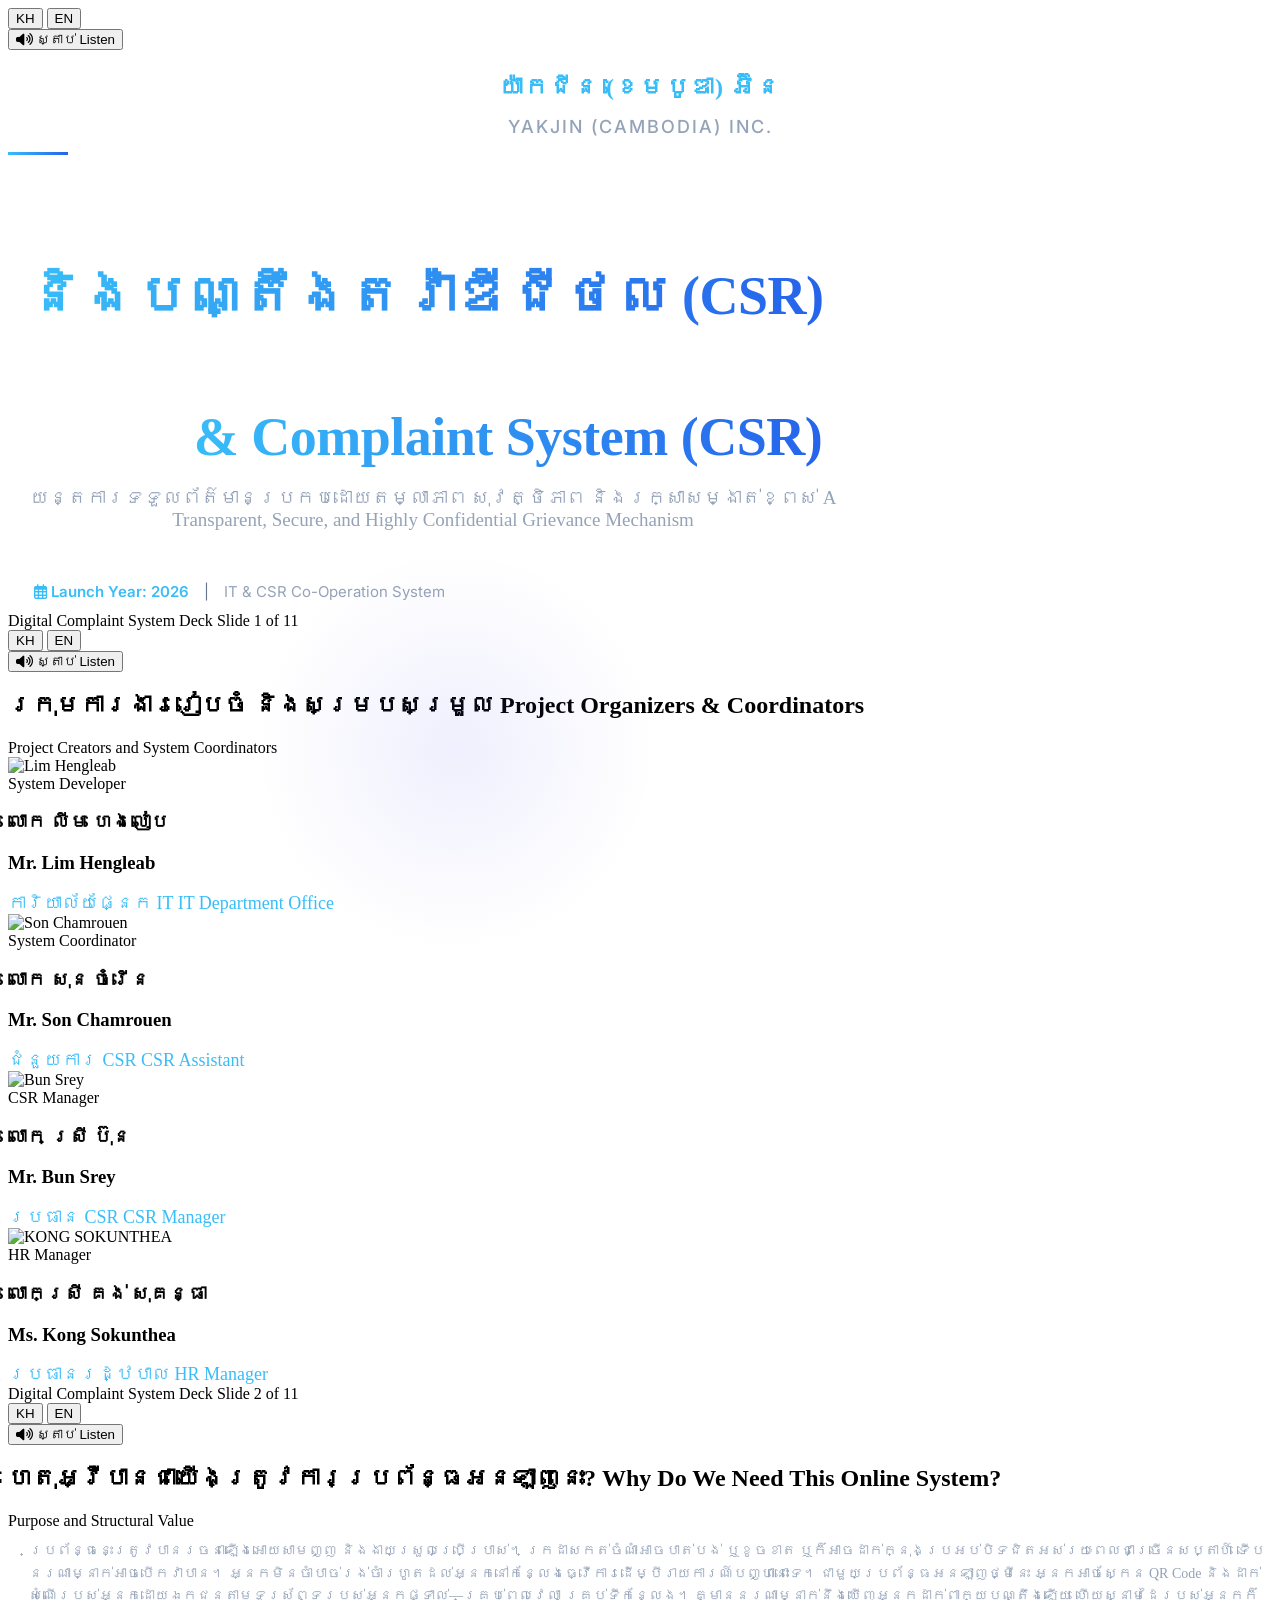
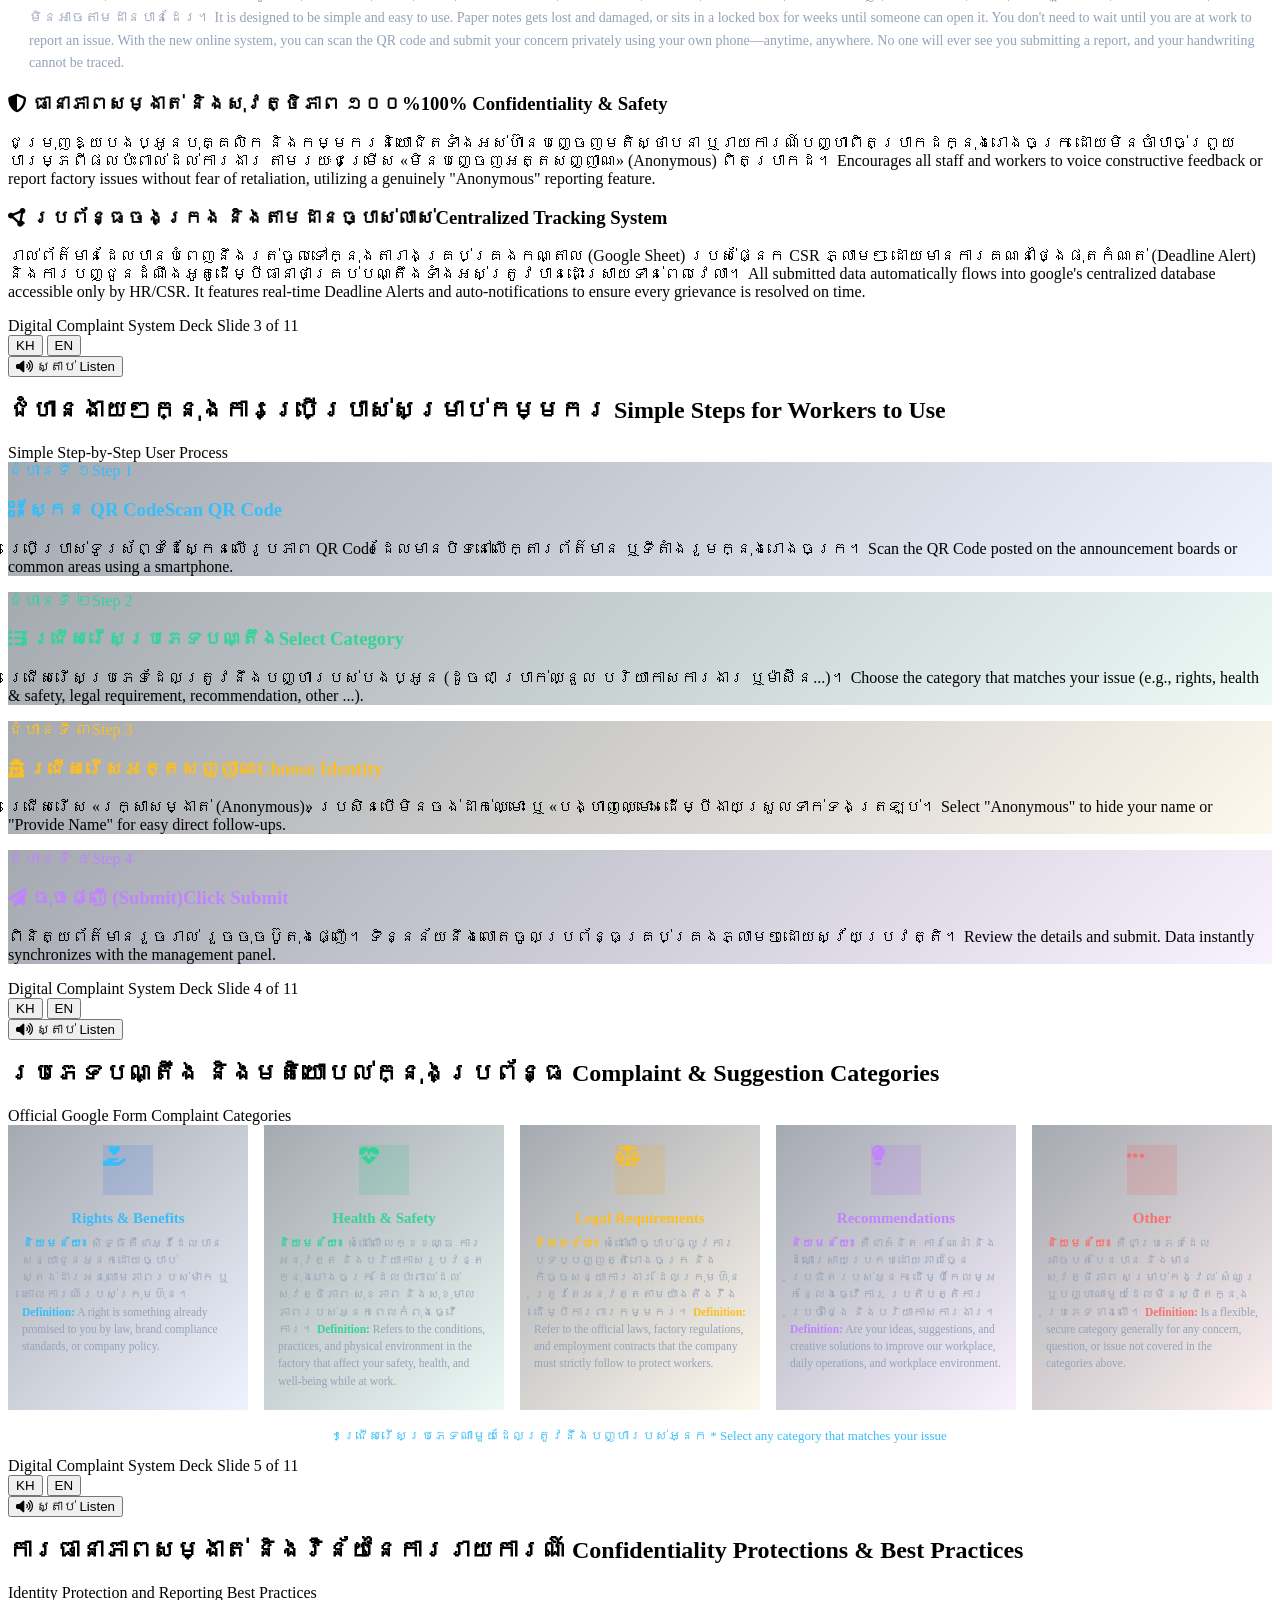
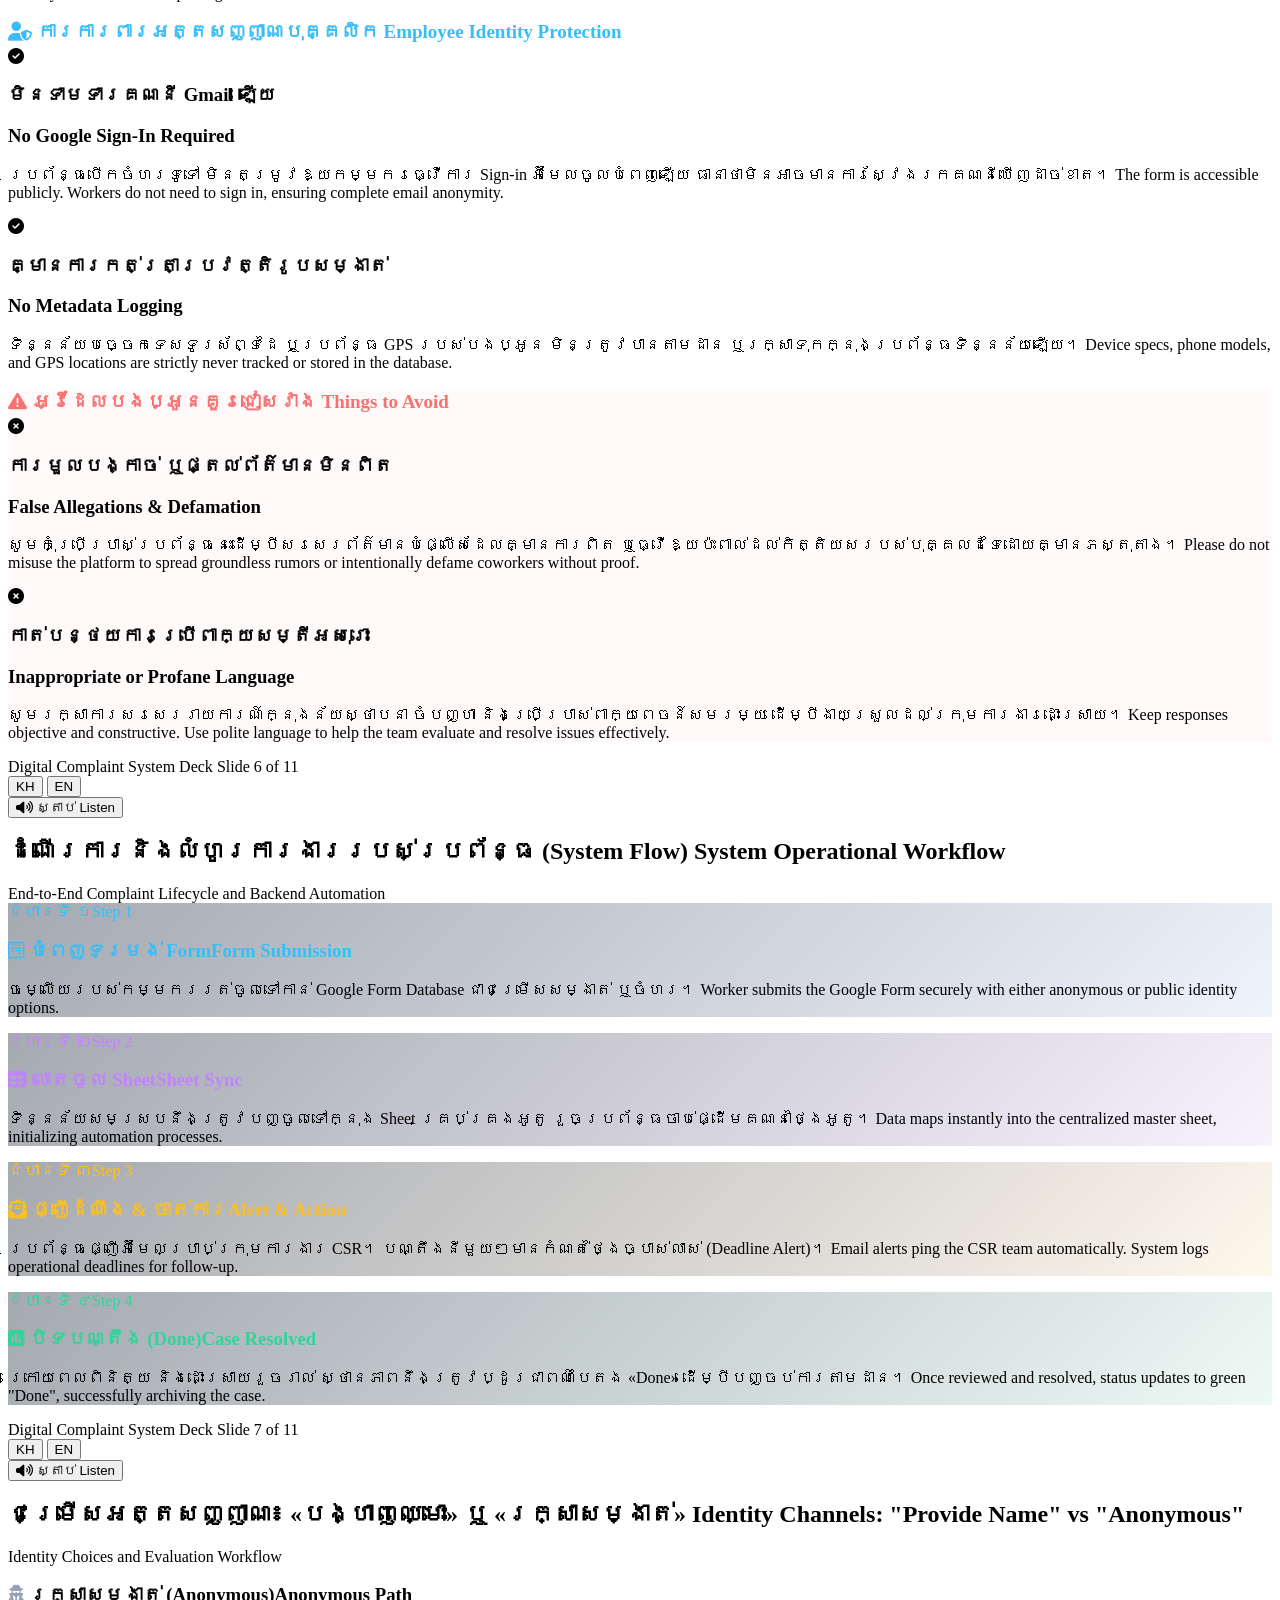
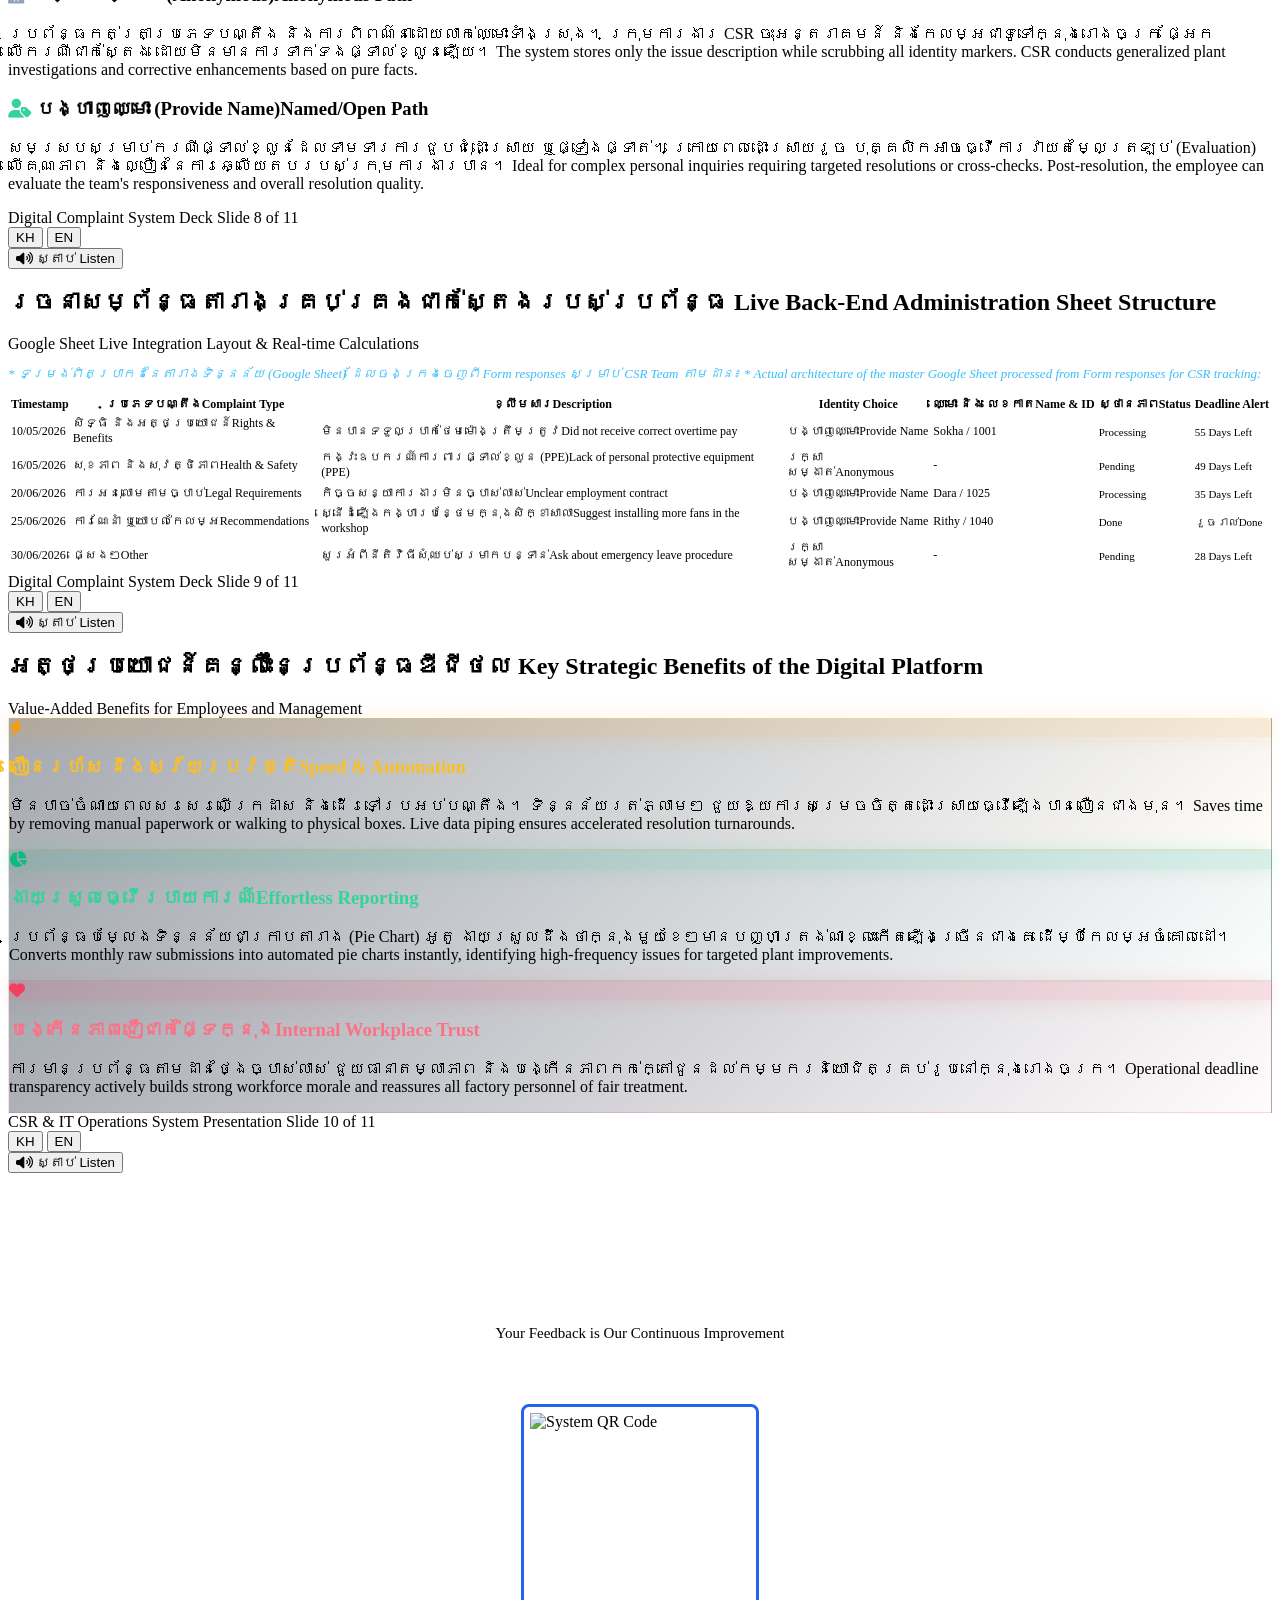
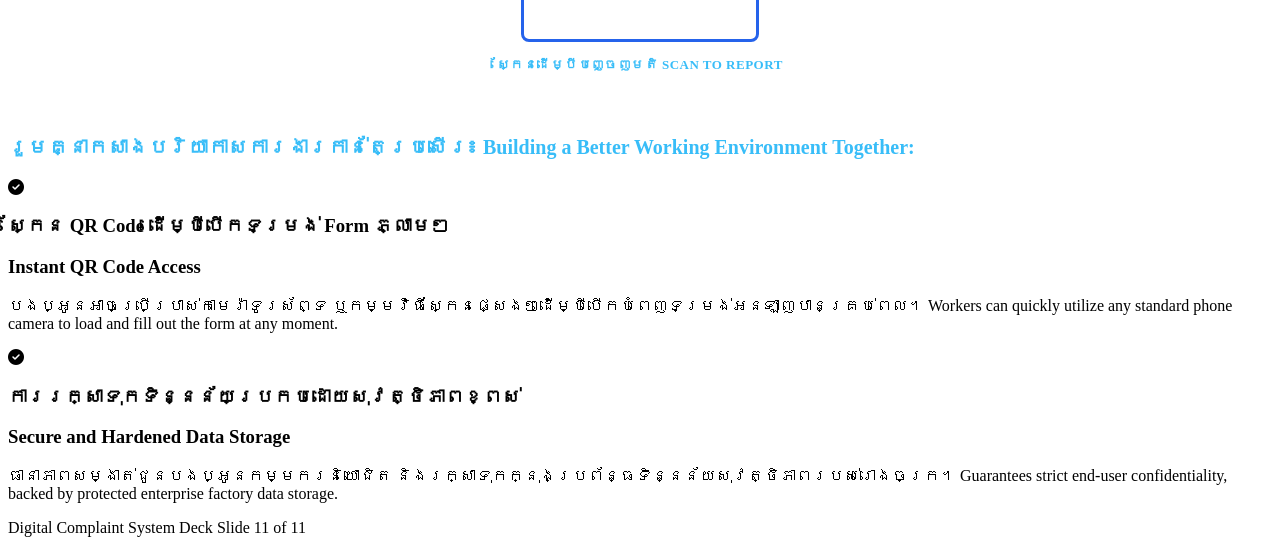
==== commit 766ceb91: "update audio" ====
--- a/index.html
+++ b/index.html
@@ -1,560 +1,39 @@
-<!DOCTYPE html><html lang="en"><head>
+<!DOCTYPE html>
+<html lang="en">
+<head>
     <meta charset="UTF-8">
     <meta name="viewport" content="width=device-width, initial-scale=1.0">
     <title>Modern Digital Complaint System Presentation</title>
+    
+    <!-- Google Fonts -->
     <link rel="preconnect" href="https://fonts.googleapis.com">
     <link rel="preconnect" href="https://fonts.gstatic.com" crossorigin>
-    <link href="https://fonts.googleapis.com/css2?family=Inter:wght@400;500;600;700&amp;family=Kantumruy+Pro:wght@400;500;600;700&amp;display=swap" rel="stylesheet">
+    <link href="https://fonts.googleapis.com/css2?family=Inter:wght@400;500;600;700&family=Kantumruy+Pro:wght@400;500;600;700&display=swap" rel="stylesheet">
+    
+    <!-- Font Awesome -->
     <link rel="stylesheet" href="https://cdnjs.cloudflare.com/ajax/libs/font-awesome/6.5.1/css/all.min.css">
-    <style>
-        * {
-            box-sizing: border-box;
-        }
-
-        body {
-            background-color: #0b0f19;
-            display: grid;
-            gap: 40px;
-            grid-template-columns: 1fr;
-            margin: 0;
-            padding: 60px 0;
-            place-items: center;
-        }
-
-        .slide-container {
-            background: linear-gradient(145deg, #0f172a 0%, #090d16 100%);
-            border-radius: 16px;
-            box-shadow: 0 30px 60px rgba(0, 0, 0, 0.4);
-            border: 1px solid rgba(255, 255, 255, 0.05);
-            display: flex;
-            flex-direction: column;
-            font-family: 'Inter', 'Kantumruy Pro', sans-serif;
-            height: 720px;
-            justify-content: space-between;
-            overflow: hidden;
-            padding: 55px 80px 40px 80px;
-            position: relative;
-            width: 1280px;
-            color: #f8fafc;
-        }
-
-        .slide-container::before {
-            content: '';
-            position: absolute;
-            top: -150px;
-            right: -150px;
-            width: 350px;
-            height: 350px;
-            background: radial-gradient(circle, rgba(37, 99, 235, 0.15) 0%, transparent 70%);
-            pointer-events: none;
-        }
-
-        .slide-container h1,
-        .slide-container h2,
-        .slide-container h3,
-        .slide-container h4 {
-            font-family: 'Kantumruy Pro', 'Inter', sans-serif;
-            font-weight: 700;
-            margin: 0;
-            line-height: 1.4;
-        }
-
-        .slide-title-wrapper {
-            width: 100%;
-            margin-bottom: 20px;
-            position: relative;
-        }
-
-        .slide-title {
-            font-size: 34px;
-            color: #ffffff;
-            display: flex;
-            align-items: center;
-            gap: 15px;
-        }
-
-        .slide-title::before {
-            content: '';
-            display: inline-block;
-            width: 6px;
-            height: 34px;
-            background: linear-gradient(to bottom, #38bdf8, #2563eb);
-            border-radius: 4px;
-        }
-
-        .slide-subtitle {
-            font-size: 13.5px;
-            color: #38bdf8;
-            text-transform: uppercase;
-            letter-spacing: 1px;
-            margin-top: 5px;
-            padding-left: 21px;
-            display: block;
-            font-weight: 500;
-        }
-
-        .content-area {
-            display: flex;
-            flex-direction: column;
-            flex-grow: 1;
-            justify-content: center;
-            width: 100%;
-        }
-
-        .two-column {
-            display: grid;
-            grid-template-columns: 1fr 1fr;
-            gap: 40px;
-            width: 100%;
-        }
-
-        .two-column.tiled>div {
-            background: rgba(30, 41, 59, 0.4);
-            border-radius: 16px;
-            border: 1px solid rgba(255, 255, 255, 0.08);
-            padding: 35px;
-            backdrop-filter: blur(10px);
-            box-shadow: 0 10px 30px rgba(0, 0, 0, 0.15);
-            transition: transform 0.2s;
-        }
-
-        .two-column.tiled h3 {
-            color: #38bdf8;
-            font-size: 22px;
-            margin-bottom: 15px;
-            display: flex;
-            align-items: center;
-            gap: 14px;
-        }
-
-        .two-column.tiled p {
-            font-size: 15.5px;
-            color: #cbd5e1;
-            text-align: justify;
-            margin: 0;
-            line-height: 1.7;
-        }
-
-        .horizontal-steps {
-            display: grid;
-            grid-template-columns: repeat(4, 1fr);
-            gap: 24px;
-            width: 100%;
-        }
-
-        .step-card {
-            background: rgba(30, 41, 59, 0.3);
-            border-radius: 16px;
-            border: 1px solid rgba(255, 255, 255, 0.06);
-            padding: 28px 22px;
-            position: relative;
-            box-shadow: 0 8px 25px rgba(0, 0, 0, 0.2);
-        }
-
-        .step-badge {
-            background: linear-gradient(135deg, rgba(56, 189, 248, 0.15) 0%, rgba(37, 99, 235, 0.15) 100%);
-            color: #38bdf8;
-            border: 1px solid rgba(56, 189, 248, 0.2);
-            padding: 4px 14px;
-            border-radius: 30px;
-            font-size: 12px;
-            font-weight: 600;
-            display: inline-block;
-            margin-bottom: 16px;
-        }
-
-        .step-card h3 {
-            color: #ffffff;
-            font-size: 19px;
-            margin-bottom: 10px;
-        }
-
-        .step-card p {
-            font-size: 14px;
-            color: #94a3b8;
-            line-height: 1.6;
-            margin: 0;
-        }
-
-        .pillars-grid {
-            display: grid;
-            grid-template-columns: repeat(3, 1fr);
-            gap: 30px;
-            width: 100%;
-        }
-
-        .pillar-card {
-            background: rgba(30, 41, 59, 0.4);
-            border-radius: 16px;
-            border: 1px solid rgba(255, 255, 255, 0.06);
-            padding: 35px 25px;
-            text-align: center;
-            box-shadow: 0 10px 30px rgba(0, 0, 0, 0.15);
-        }
-
-        .pillar-icon {
-            background: linear-gradient(135deg, rgba(56, 189, 248, 0.1) 0%, rgba(37, 99, 235, 0.1) 100%);
-            color: #38bdf8;
-            height: 65px;
-            width: 65px;
-            border-radius: 50%;
-            display: flex;
-            align-items: center;
-            justify-content: center;
-            font-size: 26px;
-            margin: 0 auto 22px auto;
-            border: 1px solid rgba(56, 189, 248, 0.15);
-        }
-
-        .pillar-card h3 {
-            color: #ffffff;
-            font-size: 20px;
-            margin-bottom: 12px;
-        }
-
-        .pillar-card p {
-            font-size: 14.5px;
-            color: #94a3b8;
-            margin: 0;
-            line-height: 1.6;
-        }
-
-        .checklist-wrapper {
-            background: rgba(30, 41, 59, 0.3);
-            border-radius: 16px;
-            border: 1px solid rgba(255, 255, 255, 0.06);
-            padding: 35px;
-            display: flex;
-            flex-direction: column;
-            gap: 22px;
-            width: 100%;
-        }
-
-        .checklist-item {
-            display: flex;
-            align-items: flex-start;
-            gap: 18px;
-        }
-
-        .checklist-item i {
-            color: #10b981;
-            font-size: 22px;
-            margin-top: 4px;
-        }
-
-        .checklist-item.danger i {
-            color: #ef4444;
-        }
-
-        .checklist-text h3 {
-            color: #ffffff;
-            font-size: 18px;
-            margin-bottom: 4px;
-        }
-
-        .checklist-text p {
-            color: #cbd5e1;
-            font-size: 14.5px;
-            margin: 0;
-        }
-
-        .table-layout {
-            width: 100%;
-            background-color: #0f172a;
-            border-radius: 12px;
-            border: 1px solid rgba(255, 255, 255, 0.08);
-            overflow: hidden;
-            box-shadow: 0 15px 35px rgba(0, 0, 0, 0.3);
-        }
-
-        .table-layout table {
-            border-collapse: collapse;
-            width: 100%;
-        }
-
-        .table-layout th,
-        .table-layout td {
-            padding: 14px 16px;
-            text-align: left;
-            border-bottom: 1px solid rgba(255, 255, 255, 0.08);
-            font-size: 13.5px;
-        }
-
-        .table-layout th {
-            background-color: #1e293b;
-            color: #ffffff;
-            font-weight: 600;
-        }
-
-        .table-layout tr:last-child td {
-            border-bottom: none;
-        }
-
-        .state-badge {
-            padding: 4px 12px;
-            border-radius: 30px;
-            font-size: 12px;
-            font-weight: 600;
-            display: inline-block;
-            text-align: center;
-        }
-
-        .state-done {
-            background-color: rgba(16, 185, 129, 0.15);
-            color: #34d399;
-            border: 1px solid rgba(16, 185, 129, 0.2);
-        }
-        .state-pending {
-            background-color: rgba(245, 158, 11, 0.15);
-            color: #fbbf24;
-            border: 1px solid rgba(245, 158, 11, 0.2);
-        }
-        .state-processing {
-            background-color: rgba(37, 99, 235, 0.15);
-            color: #60a5fa;
-            border: 1px solid rgba(37, 99, 235, 0.2);
-        }
-
-        .alert-badge {
-            padding: 4px 10px;
-            border-radius: 6px;
-            font-size: 12px;
-            font-weight: 600;
-        }
-        .alert-danger {
-            background-color: rgba(239, 68, 68, 0.15);
-            color: #f87171;
-            border: 1px solid rgba(239, 68, 68, 0.2);
-        }
-        .alert-success {
-            background-color: rgba(16, 185, 129, 0.15);
-            color: #34d399;
-            border: 1px solid rgba(16, 185, 129, 0.2);
-        }
-
-        .profile-container-modern {
-            display: flex;
-            justify-content: center;
-            align-items: stretch;
-            gap: 20px;
-            width: 100%;
-            margin-top: 10px;
-            flex-wrap: wrap;
-        }
-
-        .profile-card-modern {
-            background: rgba(30, 41, 59, 0.4);
-            border: 1px solid rgba(255, 255, 255, 0.08);
-            border-radius: 20px;
-            padding: 22px 18px;
-            display: flex;
-            flex-direction: column;
-            align-items: center;
-            width: 220px;
-            min-width: 200px;
-            flex: 1 1 0;
-            max-width: 280px;
-            text-align: center;
-            box-shadow: 0 15px 35px rgba(0, 0, 0, 0.2);
-        }
-
-        .profile-card-modern h3 {
-            font-size: 20px;
-            line-height: 1.3;
-            min-height: 48px;
-            display: flex;
-            justify-content: center;
-            align-items: center;
-            text-align: center;
-            margin-bottom: 8px;
-            color: #ffffff;
-        }
-
-        .avatar-circle-modern {
-            width: 120px;
-            height: 120px;
-            border-radius: 12px;
-            background: #0f172a;
-            border: 3px solid #2563eb;
-            display: flex;
-            align-items: center;
-            justify-content: center;
-            font-size: 50px;
-            color: #38bdf8;
-            overflow: hidden;
-            margin-bottom: 20px;
-            box-shadow: 0 8px 20px rgba(0, 0, 0, 0.3);
-        }
-
-        .avatar-circle-modern img {
-            width: 100%;
-            height: 100%;
-            object-fit: cover;
-        }
-
-        .role-badge-modern {
-            background: rgba(56, 189, 248, 0.1);
-            color: #38bdf8;
-            font-size: 10px;
-            padding: 3px 12px;
-            border-radius: 30px;
-            font-weight: 600;
-            text-transform: uppercase;
-            letter-spacing: 0.5px;
-            margin-bottom: 15px;
-            border: 1px solid rgba(56, 189, 248, 0.15);
-        }
-
-        .slide-footer {
-            width: 100%;
-            display: flex;
-            justify-content: space-between;
-            align-items: center;
-            border-top: 1px solid rgba(255, 255, 255, 0.08);
-            padding-top: 18px;
-        }
-
-        .slide-footer span {
-            font-size: 12.5px;
-            color: #64748b;
-        }
-
-        .lang-switcher {
-            position: absolute;
-            top: 25px;
-            right: 80px;
-            z-index: 100;
-            display: flex;
-            gap: 10px;
-        }
-
-        .lang-btn {
-            background: rgba(30, 41, 59, 0.7);
-            border: 1px solid rgba(255, 255, 255, 0.1);
-            color: #94a3b8;
-            padding: 6px 14px;
-            border-radius: 20px;
-            cursor: pointer;
-            font-size: 12px;
-            font-weight: 600;
-            transition: all 0.2s ease;
-        }
-
-        .lang-btn:hover {
-            border-color: rgba(56, 189, 248, 0.5);
-            color: #ffffff;
-        }
-
-        .lang-btn.active {
-            background: #2563eb;
-            color: #ffffff;
-            border-color: #38bdf8;
-            box-shadow: 0 0 12px rgba(37, 99, 235, 0.4);
-        }
-
-        /* Audio button style */
-        .audio-btn {
-            position: absolute;
-            top: 25px;
-            right: 180px;
-            z-index: 100;
-            background: rgba(30, 41, 59, 0.7);
-            border: 1px solid rgba(255, 255, 255, 0.1);
-            color: #94a3b8;
-            padding: 6px 14px;
-            border-radius: 20px;
-            cursor: pointer;
-            font-size: 13px;
-            font-weight: 600;
-            transition: all 0.2s ease;
-            display: flex;
-            align-items: center;
-            gap: 8px;
-        }
-
-        .audio-btn:hover {
-            border-color: rgba(56, 189, 248, 0.5);
-            color: #ffffff;
-            background: rgba(56, 189, 248, 0.1);
-        }
-
-        .audio-btn.playing {
-            background: rgba(239, 68, 68, 0.2);
-            border-color: rgba(239, 68, 68, 0.4);
-            color: #f87171;
-            animation: pulse 1s infinite;
-        }
-
-        @keyframes pulse {
-            0% { box-shadow: 0 0 0 0 rgba(239, 68, 68, 0.4); }
-            70% { box-shadow: 0 0 0 10px rgba(239, 68, 68, 0); }
-            100% { box-shadow: 0 0 0 0 rgba(239, 68, 68, 0); }
-        }
-
-        .audio-btn i {
-            font-size: 14px;
-        }
-
-        /* Language visibility */
-        .lang-en {
-            display: none !important;
-        }
-
-        .lang-km {
-            display: block !important;
-        }
-
-        [data-lang="km"] {
-            display: block !important;
-        }
-
-        [data-lang="en"] {
-            display: none !important;
-        }
-
-        .slide-container.lang-en-mode [data-lang="km"] {
-            display: none !important;
-        }
-
-        .slide-container.lang-en-mode [data-lang="en"] {
-            display: block !important;
-        }
-
-        .slide-container.lang-en-mode .lang-km {
-            display: none !important;
-        }
-
-        .slide-container.lang-en-mode .lang-en {
-            display: block !important;
-        }
-
-        .slide-container.lang-km-mode [data-lang="km"] {
-            display: block !important;
-        }
-
-        .slide-container.lang-km-mode [data-lang="en"] {
-            display: none !important;
-        }
-
-        .slide-container.lang-km-mode .lang-km {
-            display: block !important;
-        }
-
-        .slide-container.lang-km-mode .lang-en {
-            display: none !important;
-        }
-    </style>
+    
+    <!-- CSS -->
+    <link rel="stylesheet" href="css/style.css">
 </head>
 <body>
 
-    <!-- SLIDE 1: TITLE -->
+    <!-- ===== SLIDE 1: TITLE ===== -->
     <div class="slide-container lang-km-mode" id="slide1">
         <div class="lang-switcher">
             <button class="lang-btn km-btn active" onclick="switchLang('km')">KH</button>
             <button class="lang-btn en-btn" onclick="switchLang('en')">EN</button>
         </div>
+        
+        <!-- Audio Element -->
+        <audio id="audio-slide1" preload="auto">
+            <source src="audio/slide1.mp3" type="audio/mpeg">
+        </audio>
+        
         <button class="audio-btn" onclick="speakSlide('slide1')" id="audio-btn-1">
-            <i class="fa-solid fa-volume-high"></i> <span data-lang="km">ស្តាប់</span><span data-lang="en">Listen</span>
+            <i class="fa-solid fa-volume-high"></i> 
+            <span data-lang="km">ស្តាប់</span>
+            <span data-lang="en">Listen</span>
         </button>
 
         <div class="content-area" style="align-items: center; text-align: center;">
@@ -586,14 +65,21 @@
         </div>
     </div>
 
-    <!-- SLIDE 2: PROJECT ORGANIZERS & COORDINATORS -->
+    <!-- ===== SLIDE 2: PROJECT ORGANIZERS & COORDINATORS ===== -->
     <div class="slide-container lang-km-mode" id="slide2">
         <div class="lang-switcher">
             <button class="lang-btn km-btn active" onclick="switchLang('km')">KH</button>
             <button class="lang-btn en-btn" onclick="switchLang('en')">EN</button>
         </div>
+        
+        <audio id="audio-slide2" preload="auto">
+            <source src="audio/slide2.mp3" type="audio/mpeg">
+        </audio>
+        
         <button class="audio-btn" onclick="speakSlide('slide2')" id="audio-btn-2">
-            <i class="fa-solid fa-volume-high"></i> <span data-lang="km">ស្តាប់</span><span data-lang="en">Listen</span>
+            <i class="fa-solid fa-volume-high"></i> 
+            <span data-lang="km">ស្តាប់</span>
+            <span data-lang="en">Listen</span>
         </button>
 
         <div class="slide-title-wrapper">
@@ -666,14 +152,21 @@
         </div>
     </div>
 
-    <!-- SLIDE 3: WHY DO WE NEED THIS ONLINE SYSTEM? -->
+    <!-- ===== SLIDE 3: WHY DO WE NEED THIS ONLINE SYSTEM? ===== -->
     <div class="slide-container lang-km-mode" id="slide3">
         <div class="lang-switcher">
             <button class="lang-btn km-btn active" onclick="switchLang('km')">KH</button>
             <button class="lang-btn en-btn" onclick="switchLang('en')">EN</button>
         </div>
+        
+        <audio id="audio-slide3" preload="auto">
+            <source src="audio/slide3.mp3" type="audio/mpeg">
+        </audio>
+        
         <button class="audio-btn" onclick="speakSlide('slide3')" id="audio-btn-3">
-            <i class="fa-solid fa-volume-high"></i> <span data-lang="km">ស្តាប់</span><span data-lang="en">Listen</span>
+            <i class="fa-solid fa-volume-high"></i> 
+            <span data-lang="km">ស្តាប់</span>
+            <span data-lang="en">Listen</span>
         </button>
 
         <div class="slide-title-wrapper">
@@ -711,14 +204,21 @@
         </div>
     </div>
 
-    <!-- SLIDE 4: SIMPLE STEPS FOR WORKERS TO USE -->
+    <!-- ===== SLIDE 4: SIMPLE STEPS FOR WORKERS TO USE ===== -->
     <div class="slide-container lang-km-mode" id="slide4">
         <div class="lang-switcher">
             <button class="lang-btn km-btn active" onclick="switchLang('km')">KH</button>
             <button class="lang-btn en-btn" onclick="switchLang('en')">EN</button>
         </div>
+        
+        <audio id="audio-slide4" preload="auto">
+            <source src="audio/slide4.mp3" type="audio/mpeg">
+        </audio>
+        
         <button class="audio-btn" onclick="speakSlide('slide4')" id="audio-btn-4">
-            <i class="fa-solid fa-volume-high"></i> <span data-lang="km">ស្តាប់</span><span data-lang="en">Listen</span>
+            <i class="fa-solid fa-volume-high"></i> 
+            <span data-lang="km">ស្តាប់</span>
+            <span data-lang="en">Listen</span>
         </button>
 
         <div class="slide-title-wrapper">
@@ -773,14 +273,21 @@
         </div>
     </div>
 
-    <!-- SLIDE 5: COMPLAINT & SUGGESTION CATEGORIES -->
+    <!-- ===== SLIDE 5: COMPLAINT & SUGGESTION CATEGORIES ===== -->
     <div class="slide-container lang-km-mode" id="slide5">
         <div class="lang-switcher">
             <button class="lang-btn km-btn active" onclick="switchLang('km')">KH</button>
             <button class="lang-btn en-btn" onclick="switchLang('en')">EN</button>
         </div>
+        
+        <audio id="audio-slide5" preload="auto">
+            <source src="audio/slide5.mp3" type="audio/mpeg">
+        </audio>
+        
         <button class="audio-btn" onclick="speakSlide('slide5')" id="audio-btn-5">
-            <i class="fa-solid fa-volume-high"></i> <span data-lang="km">ស្តាប់</span><span data-lang="en">Listen</span>
+            <i class="fa-solid fa-volume-high"></i> 
+            <span data-lang="km">ស្តាប់</span>
+            <span data-lang="en">Listen</span>
         </button>
 
         <div class="slide-title-wrapper">
@@ -860,14 +367,21 @@
         </div>
     </div>
 
-    <!-- SLIDE 6: CONFIDENTIALITY PROTECTIONS & BEST PRACTICES -->
+    <!-- ===== SLIDE 6: CONFIDENTIALITY PROTECTIONS & BEST PRACTICES ===== -->
     <div class="slide-container lang-km-mode" id="slide6">
         <div class="lang-switcher">
             <button class="lang-btn km-btn active" onclick="switchLang('km')">KH</button>
             <button class="lang-btn en-btn" onclick="switchLang('en')">EN</button>
         </div>
+        
+        <audio id="audio-slide6" preload="auto">
+            <source src="audio/slide6.mp3" type="audio/mpeg">
+        </audio>
+        
         <button class="audio-btn" onclick="speakSlide('slide6')" id="audio-btn-6">
-            <i class="fa-solid fa-volume-high"></i> <span data-lang="km">ស្តាប់</span><span data-lang="en">Listen</span>
+            <i class="fa-solid fa-volume-high"></i> 
+            <span data-lang="km">ស្តាប់</span>
+            <span data-lang="en">Listen</span>
         </button>
 
         <div class="slide-title-wrapper">
@@ -948,14 +462,21 @@
         </div>
     </div>
 
-    <!-- SLIDE 7: SYSTEM OPERATIONAL WORKFLOW -->
+    <!-- ===== SLIDE 7: SYSTEM OPERATIONAL WORKFLOW ===== -->
     <div class="slide-container lang-km-mode" id="slide7">
         <div class="lang-switcher">
             <button class="lang-btn km-btn active" onclick="switchLang('km')">KH</button>
             <button class="lang-btn en-btn" onclick="switchLang('en')">EN</button>
         </div>
+        
+        <audio id="audio-slide7" preload="auto">
+            <source src="audio/slide7.mp3" type="audio/mpeg">
+        </audio>
+        
         <button class="audio-btn" onclick="speakSlide('slide7')" id="audio-btn-7">
-            <i class="fa-solid fa-volume-high"></i> <span data-lang="km">ស្តាប់</span><span data-lang="en">Listen</span>
+            <i class="fa-solid fa-volume-high"></i> 
+            <span data-lang="km">ស្តាប់</span>
+            <span data-lang="en">Listen</span>
         </button>
 
         <div class="slide-title-wrapper">
@@ -1010,14 +531,21 @@
         </div>
     </div>
 
-    <!-- SLIDE 8: IDENTITY CHANNELS -->
+    <!-- ===== SLIDE 8: IDENTITY CHANNELS ===== -->
     <div class="slide-container lang-km-mode" id="slide8">
         <div class="lang-switcher">
             <button class="lang-btn km-btn active" onclick="switchLang('km')">KH</button>
             <button class="lang-btn en-btn" onclick="switchLang('en')">EN</button>
         </div>
+        
+        <audio id="audio-slide8" preload="auto">
+            <source src="audio/slide8.mp3" type="audio/mpeg">
+        </audio>
+        
         <button class="audio-btn" onclick="speakSlide('slide8')" id="audio-btn-8">
-            <i class="fa-solid fa-volume-high"></i> <span data-lang="km">ស្តាប់</span><span data-lang="en">Listen</span>
+            <i class="fa-solid fa-volume-high"></i> 
+            <span data-lang="km">ស្តាប់</span>
+            <span data-lang="en">Listen</span>
         </button>
 
         <div class="slide-title-wrapper">
@@ -1051,14 +579,21 @@
         </div>
     </div>
 
-    <!-- SLIDE 9: LIVE BACK-END ADMINISTRATION SHEET STRUCTURE -->
+    <!-- ===== SLIDE 9: LIVE BACK-END ADMINISTRATION SHEET STRUCTURE ===== -->
     <div class="slide-container lang-km-mode" id="slide9">
         <div class="lang-switcher">
             <button class="lang-btn km-btn active" onclick="switchLang('km')">KH</button>
             <button class="lang-btn en-btn" onclick="switchLang('en')">EN</button>
         </div>
+        
+        <audio id="audio-slide9" preload="auto">
+            <source src="audio/slide9.mp3" type="audio/mpeg">
+        </audio>
+        
         <button class="audio-btn" onclick="speakSlide('slide9')" id="audio-btn-9">
-            <i class="fa-solid fa-volume-high"></i> <span data-lang="km">ស្តាប់</span><span data-lang="en">Listen</span>
+            <i class="fa-solid fa-volume-high"></i> 
+            <span data-lang="km">ស្តាប់</span>
+            <span data-lang="en">Listen</span>
         </button>
 
         <div class="slide-title-wrapper">
@@ -1142,14 +677,21 @@
         </div>
     </div>
 
-    <!-- SLIDE 10: KEY STRATEGIC BENEFITS -->
-    <div class="slide-container lang-km-mode" id="slide_benefits" style="position: relative;">
-        <div class="lang-switcher">
-            <button class="lang-btn km-btn active" onclick="switchLang('km')">KH</button>
-            <button class="lang-btn en-btn" onclick="switchLang('en')">EN</button>
-        </div>
-        <button class="audio-btn" onclick="speakSlide('slide_benefits')" id="audio-btn-10">
-            <i class="fa-solid fa-volume-high"></i> <span data-lang="km">ស្តាប់</span><span data-lang="en">Listen</span>
+    <!-- ===== SLIDE 10: KEY STRATEGIC BENEFITS ===== -->
+    <div class="slide-container lang-km-mode" id="slide10">
+        <div class="lang-switcher">
+            <button class="lang-btn km-btn active" onclick="switchLang('km')">KH</button>
+            <button class="lang-btn en-btn" onclick="switchLang('en')">EN</button>
+        </div>
+        
+        <audio id="audio-slide10" preload="auto">
+            <source src="audio/slide10.mp3" type="audio/mpeg">
+        </audio>
+        
+        <button class="audio-btn" onclick="speakSlide('slide10')" id="audio-btn-10">
+            <i class="fa-solid fa-volume-high"></i> 
+            <span data-lang="km">ស្តាប់</span>
+            <span data-lang="en">Listen</span>
         </button>
 
         <div style="position: absolute; bottom: -50px; left: 20%; width: 400px; height: 400px; background: radial-gradient(circle, rgba(99, 102, 241, 0.1) 0%, transparent 70%); pointer-events: none;"></div>
@@ -1205,14 +747,21 @@
         </div>
     </div>
 
-    <!-- SLIDE 11: FINAL / QR CODE -->
+    <!-- ===== SLIDE 11: FINAL / QR CODE ===== -->
     <div class="slide-container lang-km-mode" id="slide11">
         <div class="lang-switcher">
             <button class="lang-btn km-btn active" onclick="switchLang('km')">KH</button>
             <button class="lang-btn en-btn" onclick="switchLang('en')">EN</button>
         </div>
+        
+        <audio id="audio-slide11" preload="auto">
+            <source src="audio/slide11.mp3" type="audio/mpeg">
+        </audio>
+        
         <button class="audio-btn" onclick="speakSlide('slide11')" id="audio-btn-11">
-            <i class="fa-solid fa-volume-high"></i> <span data-lang="km">ស្តាប់</span><span data-lang="en">Listen</span>
+            <i class="fa-solid fa-volume-high"></i> 
+            <span data-lang="km">ស្តាប់</span>
+            <span data-lang="en">Listen</span>
         </button>
 
         <div class="slide-title-wrapper" style="text-align: center; border-left: none; padding-left: 0;">
@@ -1269,290 +818,7 @@
         </div>
     </div>
 
-    <script>
-        // ============================================================
-        // 1. LANGUAGE SWITCH FUNCTION (រក្សាទុកដើម)
-        // ============================================================
-        function switchLang(lang) {
-            const containers = document.querySelectorAll('.slide-container');
-            containers.forEach(container => {
-                container.classList.remove('lang-km-mode', 'lang-en-mode');
-                if (lang === 'en') {
-                    container.classList.add('lang-en-mode');
-                } else {
-                    container.classList.add('lang-km-mode');
-                }
-            });
-
-            const allButtons = document.querySelectorAll('.lang-btn');
-            allButtons.forEach(btn => {
-                if (lang === 'en') {
-                    if (btn.classList.contains('en-btn')) {
-                        btn.classList.add('active');
-                    } else {
-                        btn.classList.remove('active');
-                    }
-                } else {
-                    if (btn.classList.contains('km-btn')) {
-                        btn.classList.add('active');
-                    } else {
-                        btn.classList.remove('active');
-                    }
-                }
-            });
-
-            // Stop any playing audio when language changes
-            if (currentSpeech) {
-                window.speechSynthesis.cancel();
-                currentSpeech = null;
-                isPlaying = false;
-                document.querySelectorAll('.audio-btn').forEach(btn => {
-                    btn.classList.remove('playing');
-                    const icon = btn.querySelector('i');
-                    if (icon) icon.className = 'fa-solid fa-volume-high';
-                    const span = btn.querySelector('span');
-                    if (span) {
-                        span.textContent = lang === 'km' ? 'ស្តាប់' : 'Listen';
-                    }
-                });
-            }
-        }
-
-        // ============================================================
-// 2. TEXT-TO-SPEECH FUNCTION (កែលម្អសម្រាប់ភាសាខ្មែរ)
-// ============================================================
-let currentSpeech = null;
-let isPlaying = false;
-
-function speakSlide(slideId) {
-    const container = document.getElementById(slideId);
-    if (!container) return;
-
-    const isKhmer = container.classList.contains('lang-km-mode');
-    // ប្រើប្រាស់ 'km' សម្រាប់ភាសាខ្មែរ
-    const lang = isKhmer ? 'km' : 'en-US';
-
-    // Collect text from all relevant elements
-    const textElements = container.querySelectorAll(
-        '.slide-title, .slide-subtitle, .step-card p, .step-card h3, ' +
-        '.pillar-card p, .pillar-card h3, .checklist-text p, .checklist-text h3, ' +
-        '.two-column.tiled p, .two-column.tiled h3, .profile-card-modern h3, ' +
-        '.profile-card-modern p, .table-layout td, .table-layout th, .slide-title-wrapper p, ' +
-        '.slide-title-wrapper h2, .slide-title-wrapper h3, .slide-title-wrapper .slide-subtitle'
-    );
-
-    let fullText = '';
-    textElements.forEach(el => {
-        const visibleText = getVisibleText(el, isKhmer);
-        if (visibleText && visibleText.trim().length > 0) {
-            fullText += visibleText.trim() + '. ';
-        }
-    });
-
-    // Fallback: if no text found, use content-area
-    if (!fullText.trim()) {
-        const mainContent = container.querySelector('.content-area');
-        if (mainContent) {
-            fullText = mainContent.textContent.trim();
-        }
-    }
-
-    fullText = fullText.replace(/\s+/g, ' ').trim();
-
-    if (!fullText) {
-        alert(isKhmer ? 'មិនមានអត្ថបទសម្រាប់អានទេ!' : 'No text to read!');
-        return;
-    }
-
-    // Stop current speech if playing
-    if (currentSpeech) {
-        window.speechSynthesis.cancel();
-        currentSpeech = null;
-        isPlaying = false;
-        updateAudioButton(slideId, false);
-        return;
-    }
-
-    // Create new speech
-    const speech = new SpeechSynthesisUtterance(fullText);
-    speech.lang = lang;
-    speech.rate = 0.85;
-    speech.pitch = 1;
-    speech.volume = 1;
-
-    // Try to find a voice that supports the language
-    const voices = window.speechSynthesis.getVoices();
-    
-    if (isKhmer) {
-        // ព្យាយាមរកសំឡេងខ្មែរ
-        let khmerVoice = voices.find(v => v.lang.startsWith('km'));
-        
-        // បើរកមិនឃើញ ប្រើសំឡេងដែលអាចអានអក្សរខ្មែរបាន
-        if (!khmerVoice) {
-            // ព្យាយាមរកសំឡេងដែលគាំទ្រភាសាខ្មែរ
-            khmerVoice = voices.find(v => 
-                v.lang.includes('km') || 
-                v.lang.includes('KH') ||
-                v.name.includes('Khmer') ||
-                v.name.includes('Cambodia')
-            );
-        }
-        
-        // បើរកឃើញសំឡេង ប្រើវា
-        if (khmerVoice) {
-            speech.voice = khmerVoice;
-        } else {
-            // បើមិនឃើញសំឡេងខ្មែរ ប្រើ Google ឬ Microsoft voices
-            const fallbackVoice = voices.find(v => 
-                v.lang.startsWith('km') || 
-                v.lang.includes('KH') ||
-                v.name.includes('Google') || 
-                v.name.includes('Microsoft') ||
-                v.name.includes('Samantha') ||
-                v.name.includes('Alex')
-            );
-            if (fallbackVoice) {
-                speech.voice = fallbackVoice;
-            }
-        }
-    } else {
-        // For English, try to find a good voice
-        const englishVoice = voices.find(v => 
-            v.lang.startsWith('en') && 
-            (v.name.includes('Google') || v.name.includes('Microsoft') || v.name.includes('Samantha'))
-        );
-        if (englishVoice) {
-            speech.voice = englishVoice;
-        }
-    }
-
-    speech.onstart = function() {
-        isPlaying = true;
-        updateAudioButton(slideId, true);
-    };
-
-    speech.onend = function() {
-        isPlaying = false;
-        updateAudioButton(slideId, false);
-        currentSpeech = null;
-    };
-
-    speech.onerror = function(event) {
-        isPlaying = false;
-        updateAudioButton(slideId, false);
-        currentSpeech = null;
-        console.error('Speech error:', event);
-        
-        // បើមានកំហុស សាកប្រើសំឡេងផ្សេង
-        if (isKhmer) {
-            // សាកប្រើសំឡេងអង់គ្លេសជាមួយការបញ្ចេញសំឡេងខ្មែរ
-            const retrySpeech = new SpeechSynthesisUtterance(fullText);
-            retrySpeech.lang = 'km';
-            retrySpeech.rate = 0.7;
-            retrySpeech.pitch = 1.1;
-            
-            const voices = window.speechSynthesis.getVoices();
-            const anyVoice = voices.find(v => v.lang.startsWith('en'));
-            if (anyVoice) {
-                retrySpeech.voice = anyVoice;
-            }
-            
-            retrySpeech.onstart = function() {
-                isPlaying = true;
-                updateAudioButton(slideId, true);
-            };
-            
-            retrySpeech.onend = function() {
-                isPlaying = false;
-                updateAudioButton(slideId, false);
-                currentSpeech = null;
-            };
-            
-            currentSpeech = retrySpeech;
-            window.speechSynthesis.speak(retrySpeech);
-        } else {
-            alert('មានបញ្ហាក្នុងការអានសំឡេង។ សូមព្យាយាមម្តងទៀត!');
-        }
-    };
-
-    currentSpeech = speech;
-    window.speechSynthesis.speak(speech);
-}
-
-function getVisibleText(element, isKhmer) {
-    // Check for data-lang attributes
-    const langElements = element.querySelectorAll('[data-lang]');
-    if (langElements.length > 0) {
-        let text = '';
-        langElements.forEach(el => {
-            const langAttr = el.getAttribute('data-lang');
-            if ((isKhmer && langAttr === 'km') || (!isKhmer && langAttr === 'en')) {
-                text += el.textContent + ' ';
-            }
-        });
-        return text;
-    }
-
-    // Check for lang-km / lang-en classes
-    const kmElements = element.querySelectorAll('.lang-km');
-    const enElements = element.querySelectorAll('.lang-en');
-    if (kmElements.length > 0 || enElements.length > 0) {
-        let text = '';
-        if (isKhmer) {
-            kmElements.forEach(el => text += el.textContent + ' ');
-        } else {
-            enElements.forEach(el => text += el.textContent + ' ');
-        }
-        return text;
-    }
-
-    return element.textContent;
-}
-
-function updateAudioButton(slideId, playing) {
-    // Map slide ID to button ID
-    let btnId = 'audio-btn-' + slideId.replace('slide', '').replace('_benefits', '10');
-    const btn = document.getElementById(btnId);
-    if (btn) {
-        if (playing) {
-            btn.classList.add('playing');
-            const icon = btn.querySelector('i');
-            if (icon) icon.className = 'fa-solid fa-stop';
-            const span = btn.querySelector('span');
-            if (span) {
-                const container = document.getElementById(slideId);
-                const isKhmer = container ? container.classList.contains('lang-km-mode') : true;
-                span.textContent = isKhmer ? 'បញ្ឈប់' : 'Stop';
-            }
-        } else {
-            btn.classList.remove('playing');
-            const icon = btn.querySelector('i');
-            if (icon) icon.className = 'fa-solid fa-volume-high';
-            const span = btn.querySelector('span');
-            if (span) {
-                const container = document.getElementById(slideId);
-                const isKhmer = container ? container.classList.contains('lang-km-mode') : true;
-                span.textContent = isKhmer ? 'ស្តាប់' : 'Listen';
-            }
-        }
-    }
-}
-
-// Load voices when available
-window.speechSynthesis.onvoiceschanged = function() {
-    const voices = window.speechSynthesis.getVoices();
-    console.log('Voices loaded:', voices.length);
-    // Log Khmer voices if available
-    const khmerVoices = voices.filter(v => v.lang.startsWith('km') || v.lang.includes('KH'));
-    if (khmerVoices.length > 0) {
-        console.log('Khmer voices found:', khmerVoices.map(v => v.name));
-    } else {
-        console.log('No Khmer voices found. Using fallback.');
-    }
-};
-
-// Load voices immediately
-window.speechSynthesis.getVoices();
-    </script>
-
-</body></html>+    <!-- ===== JAVASCRIPT ===== -->
+    <script src="js/script.js"></script>
+</body>
+</html>
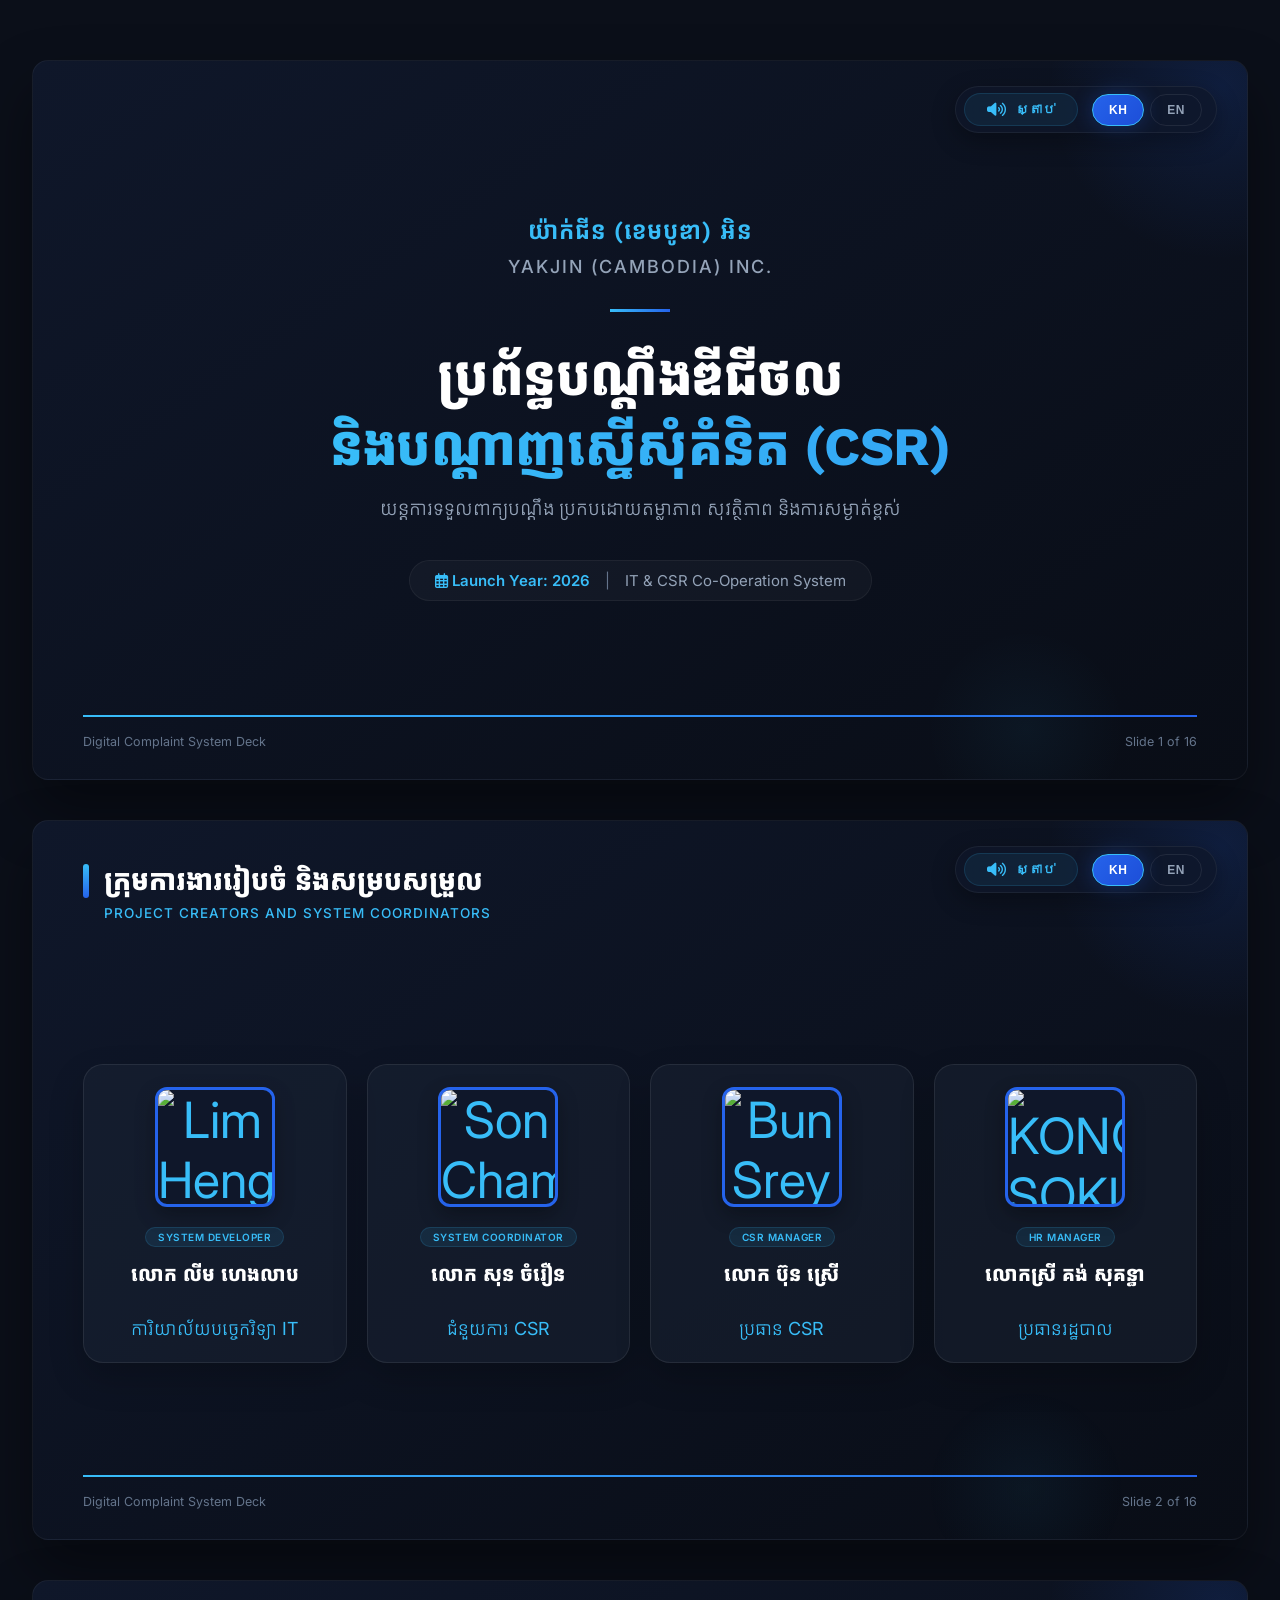
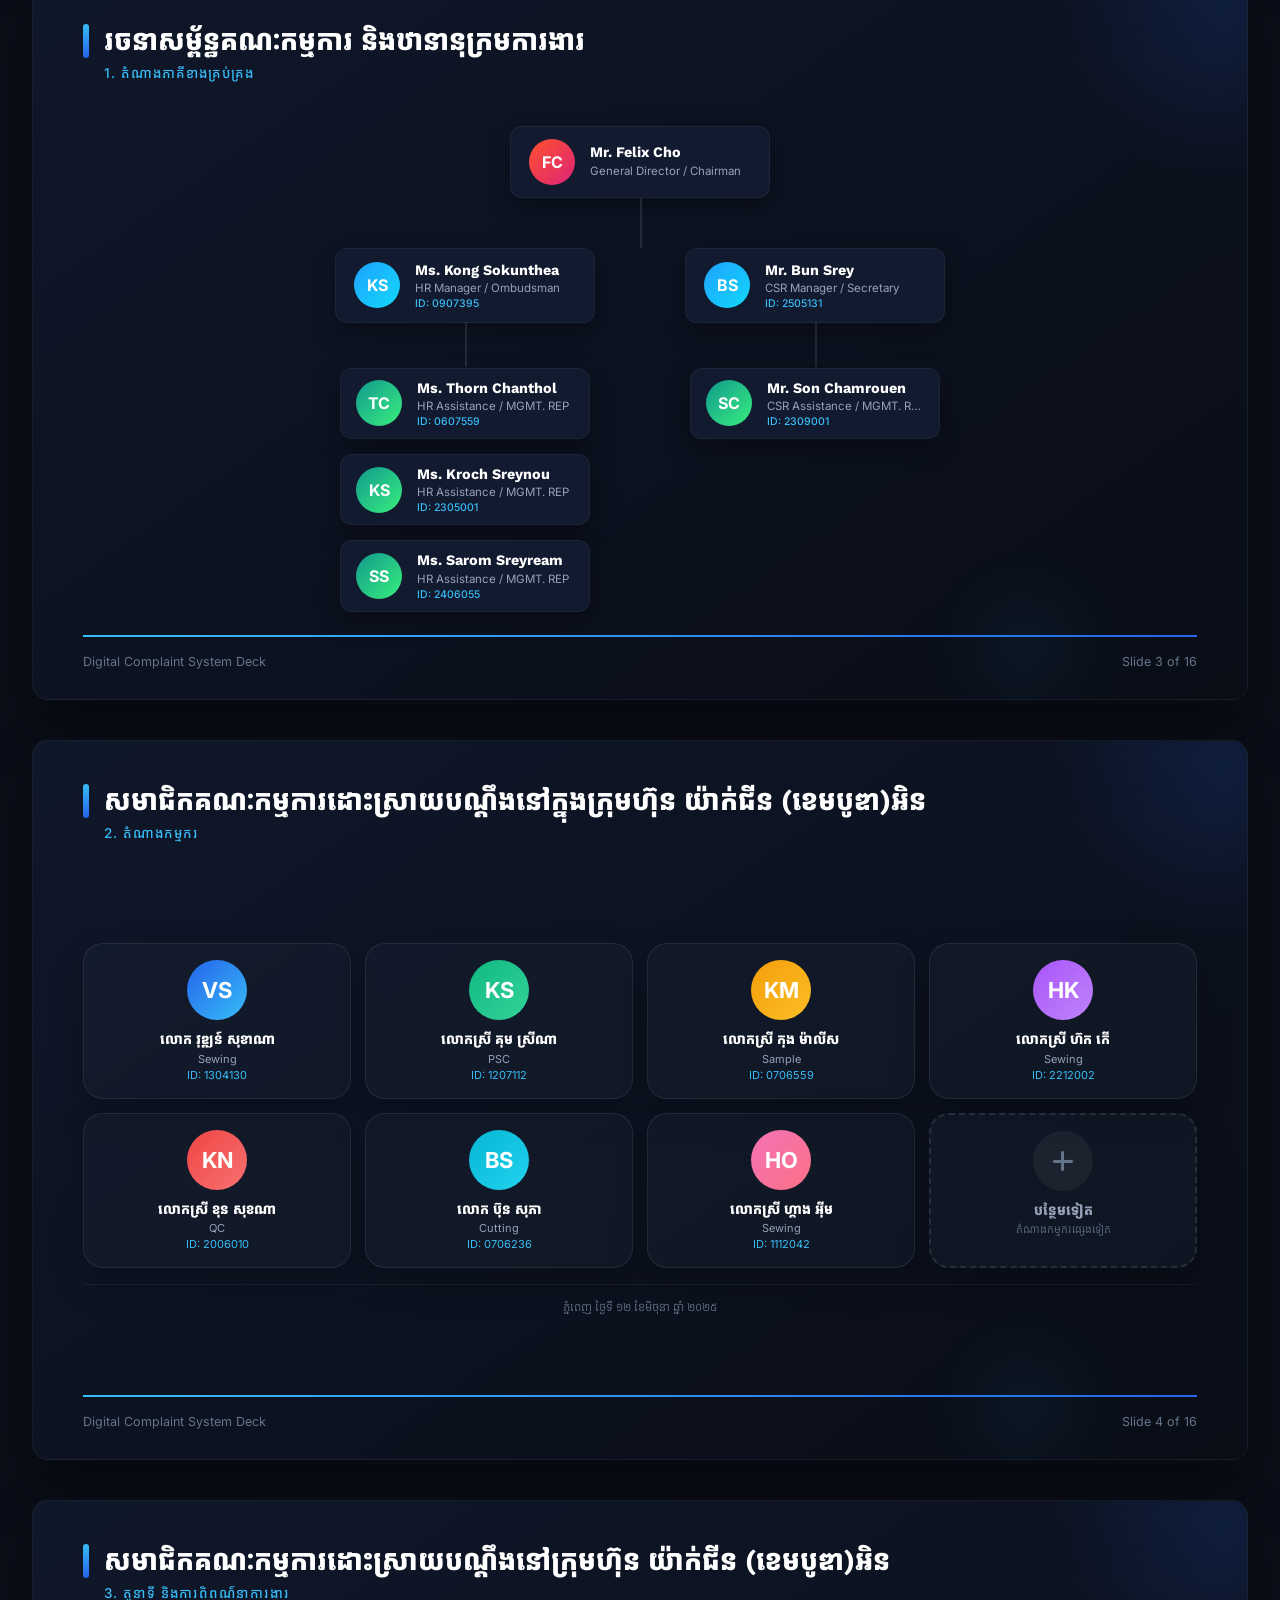
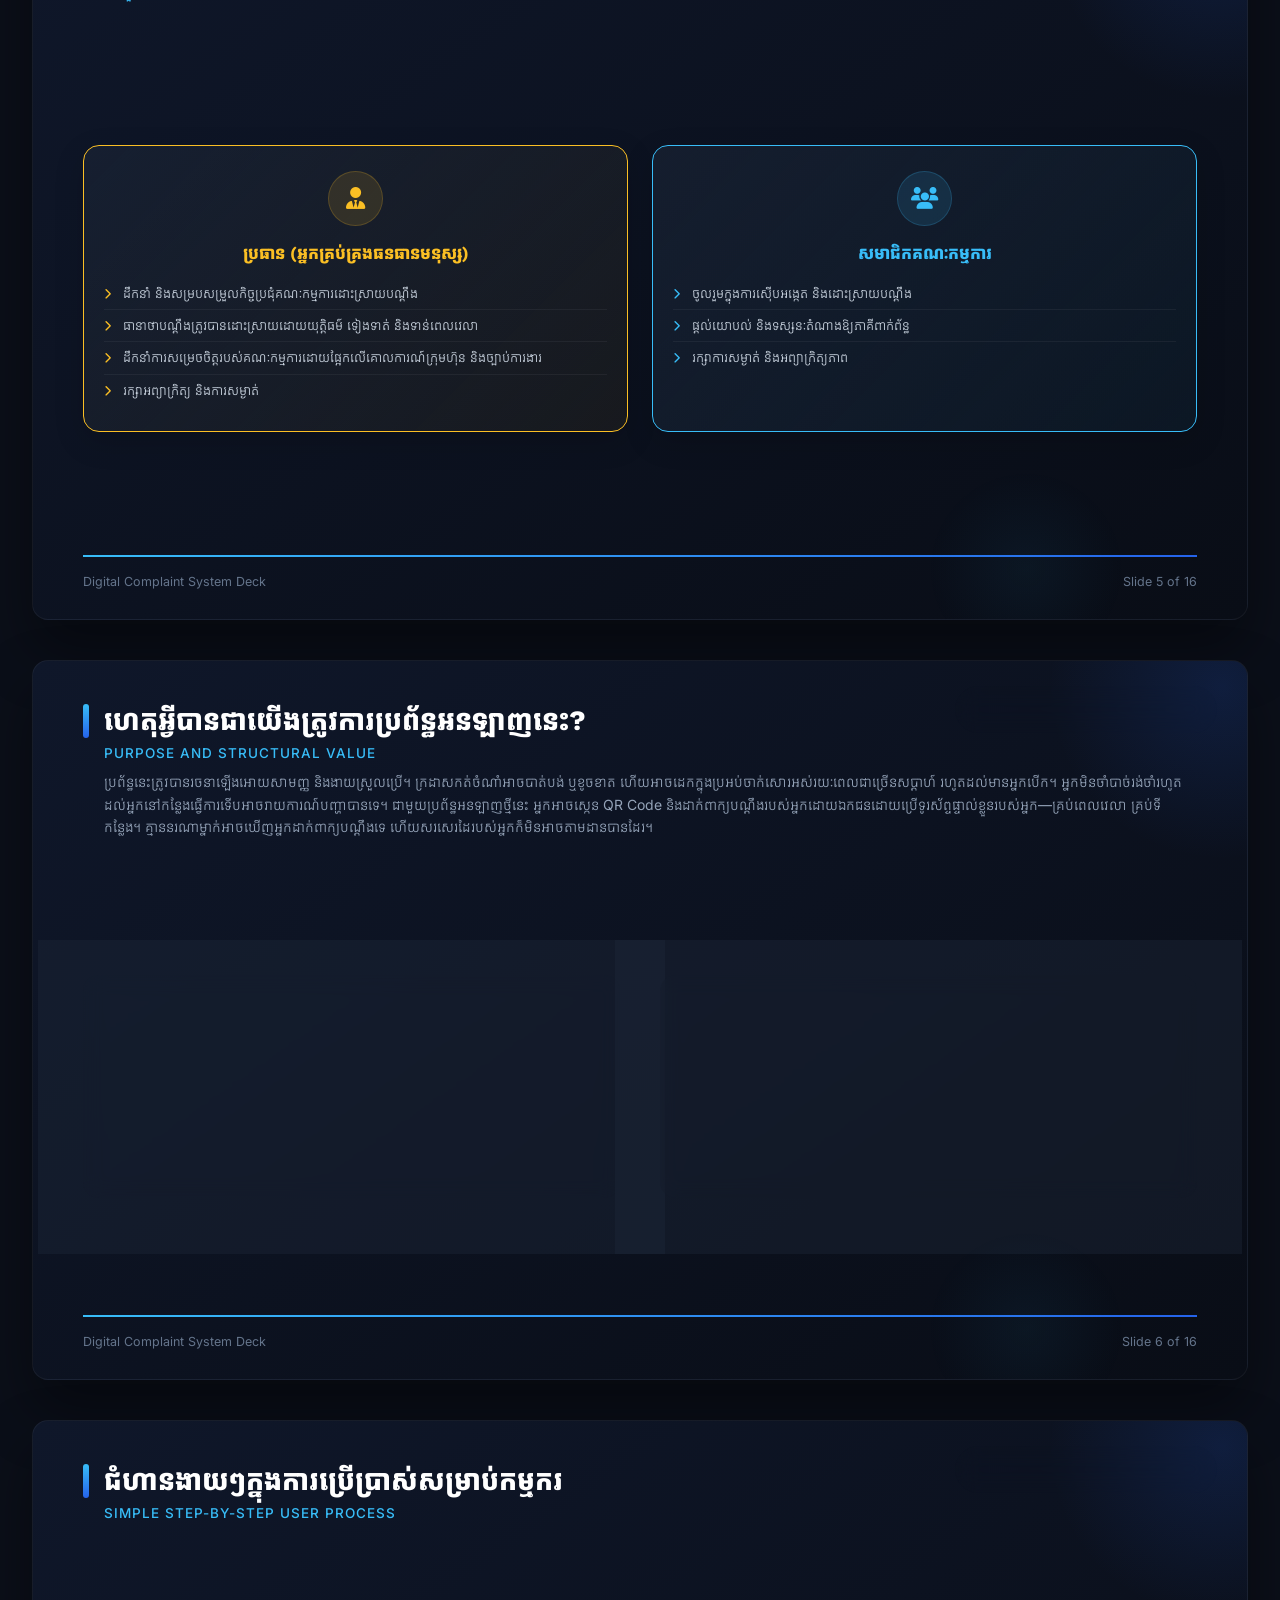
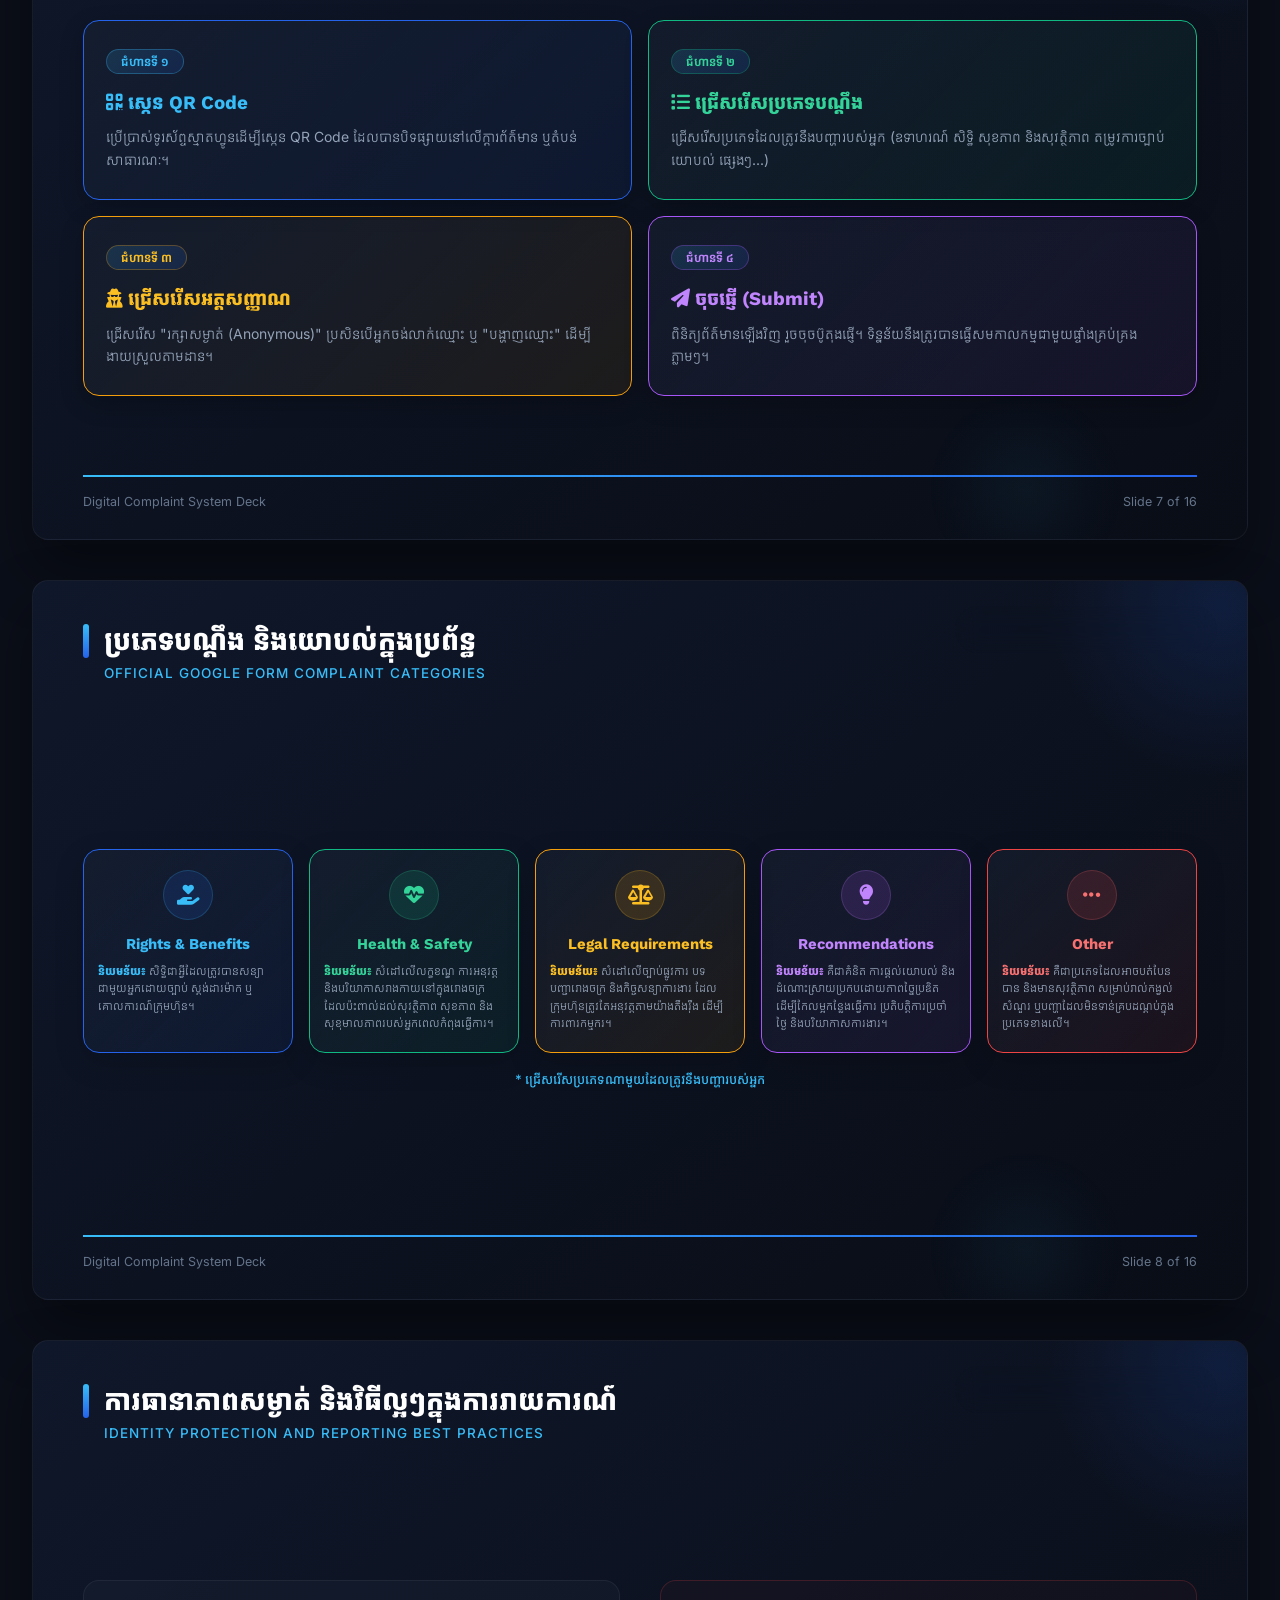
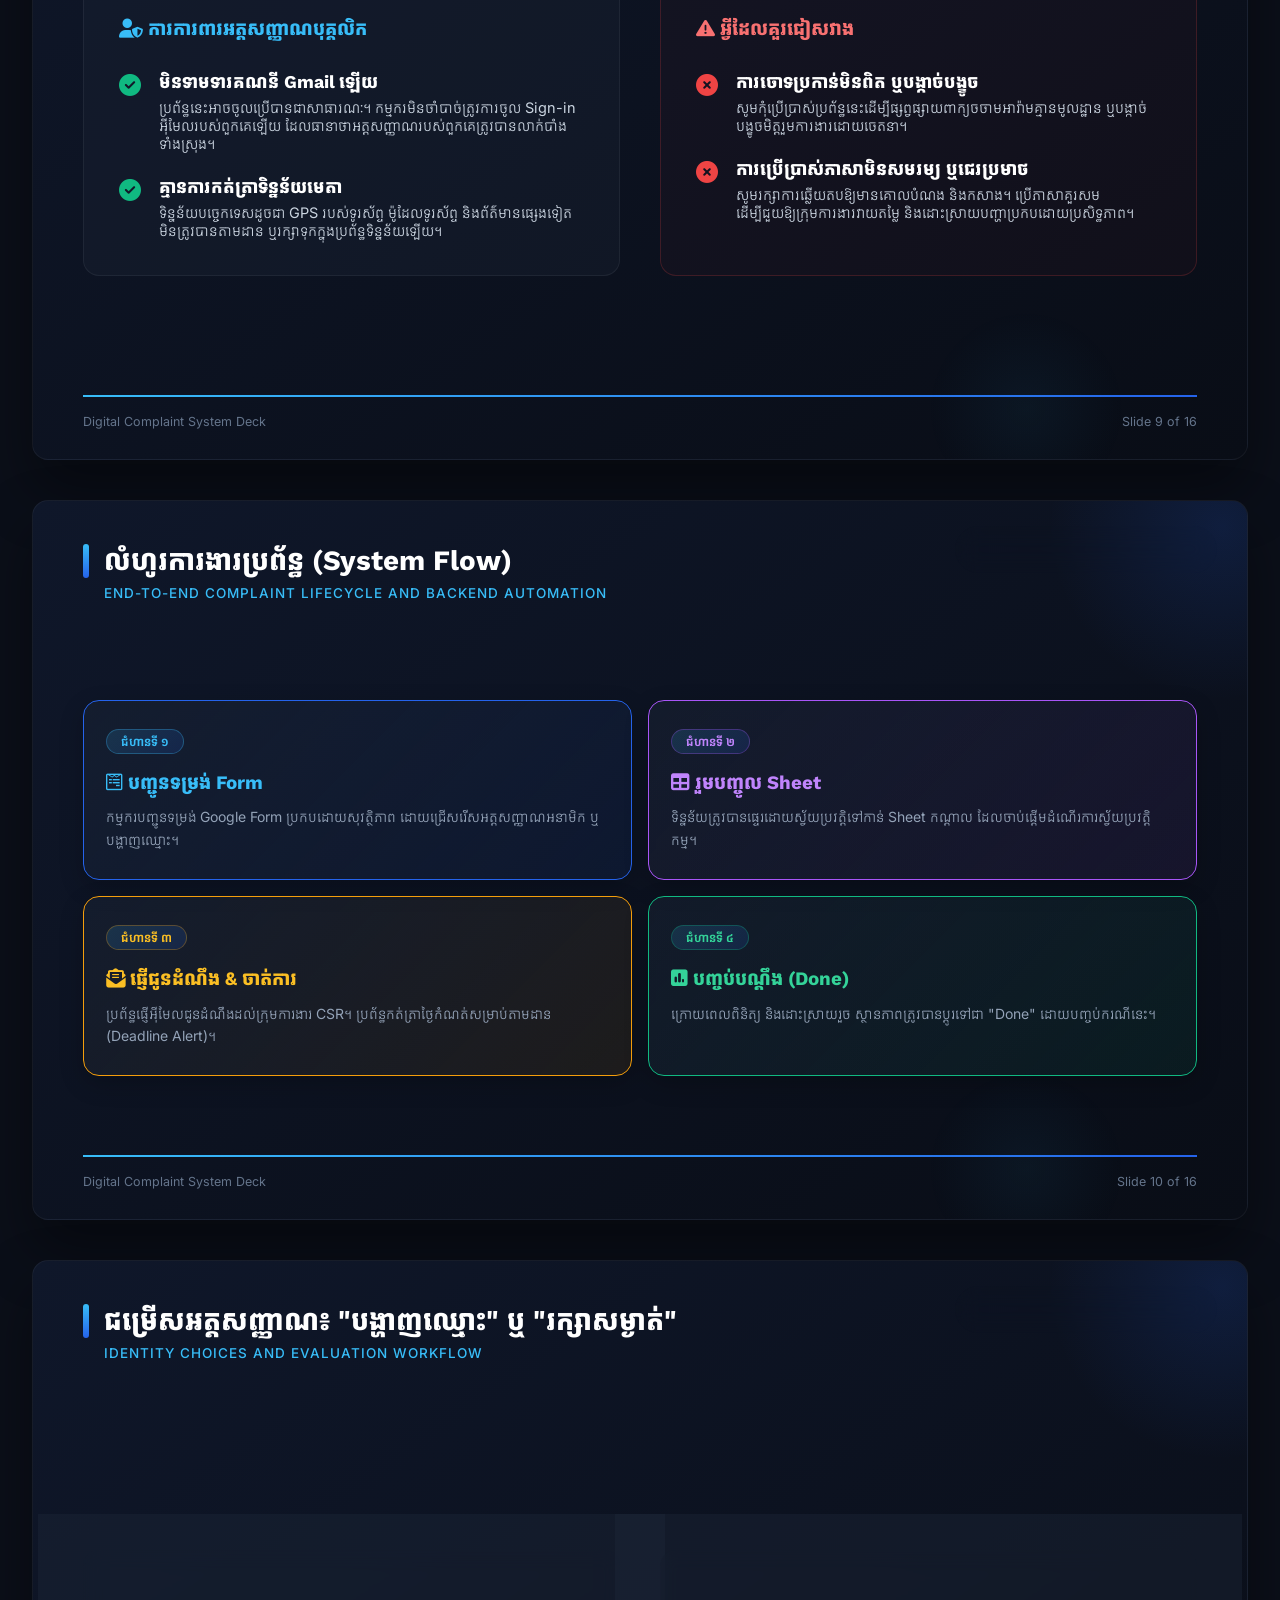
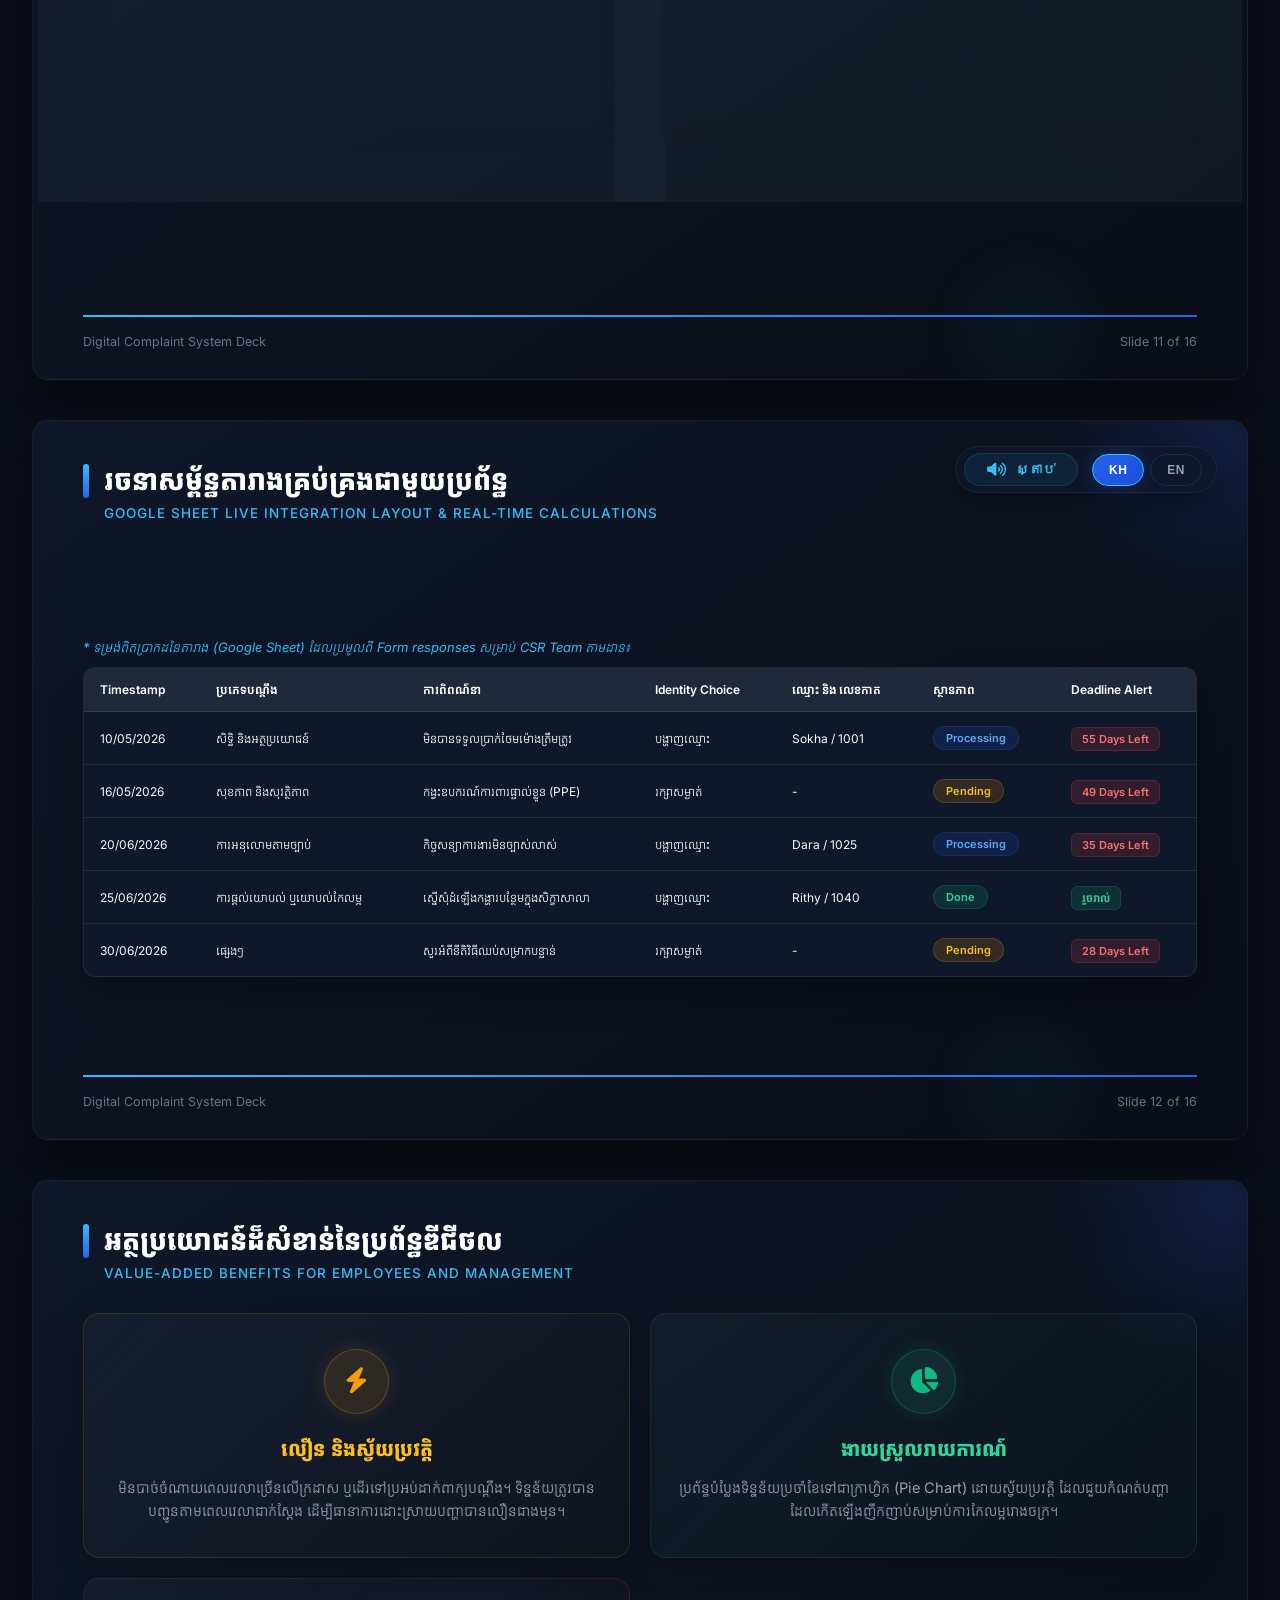
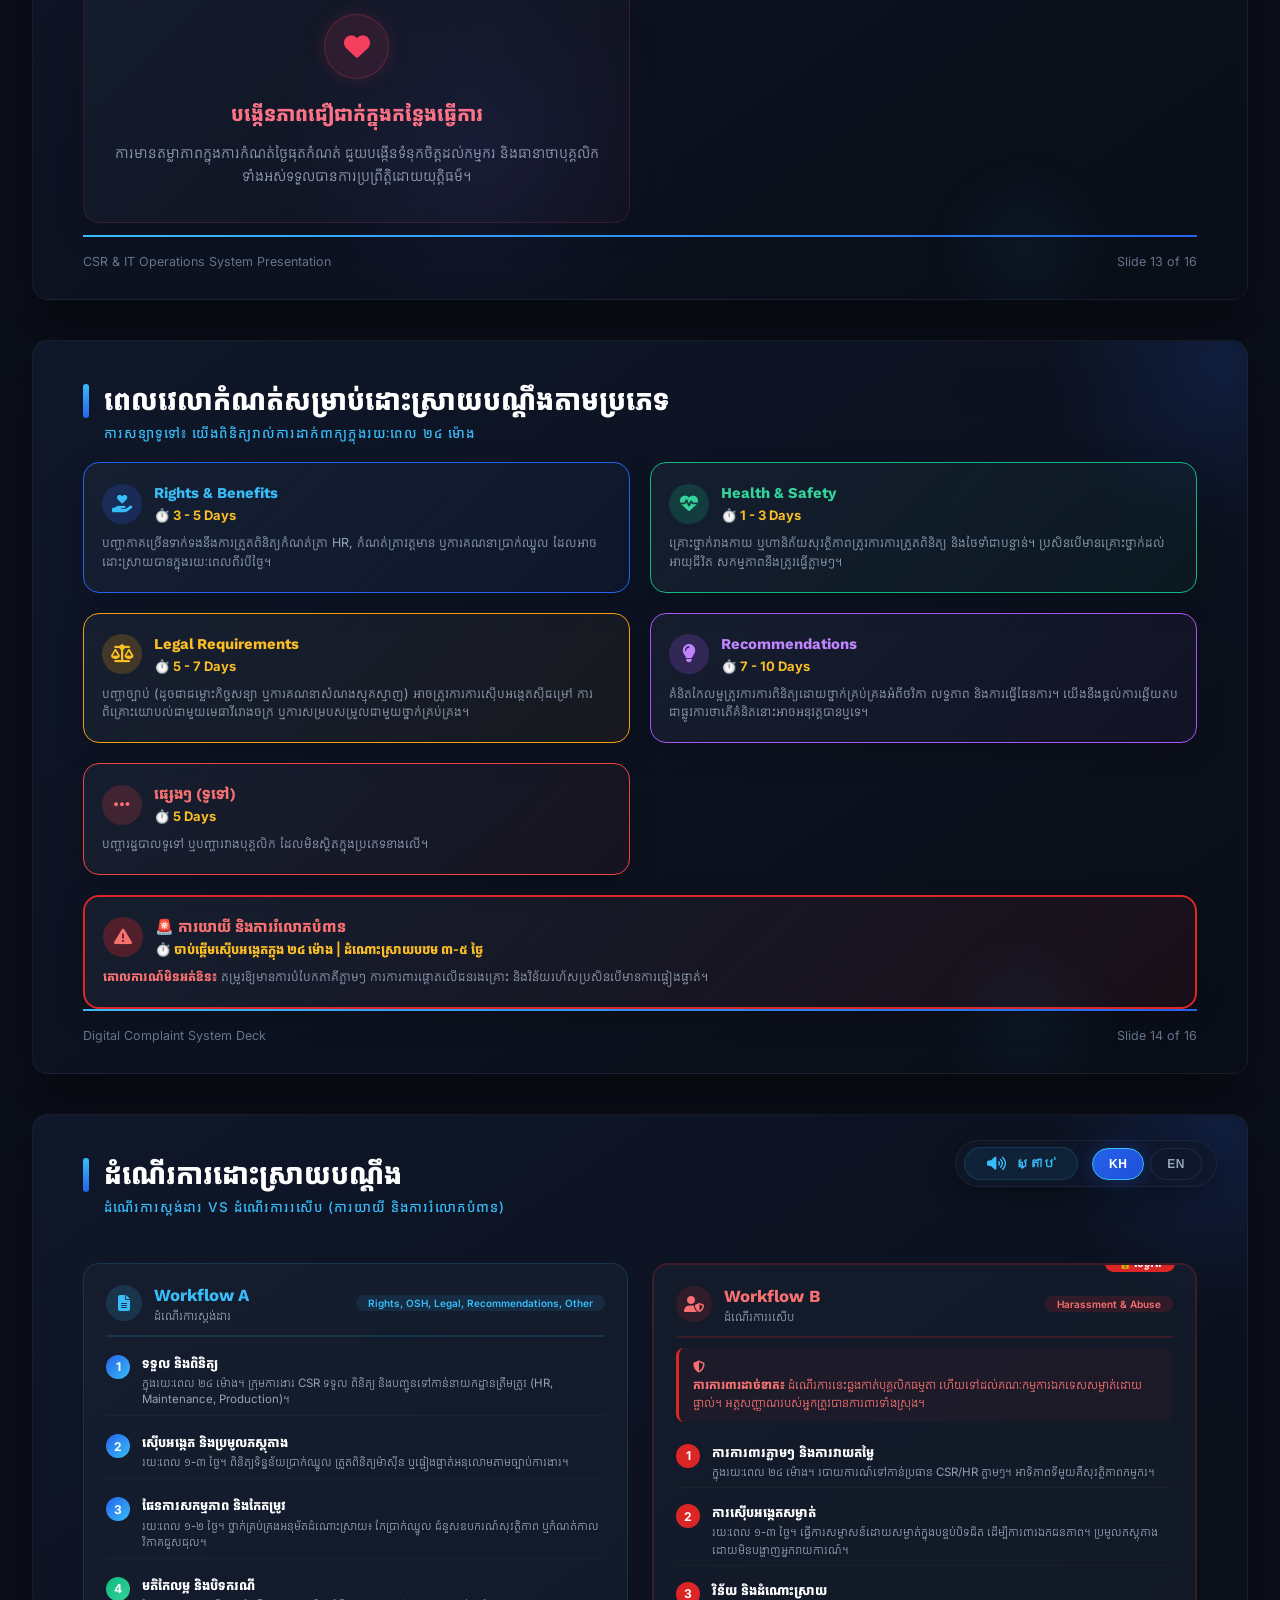
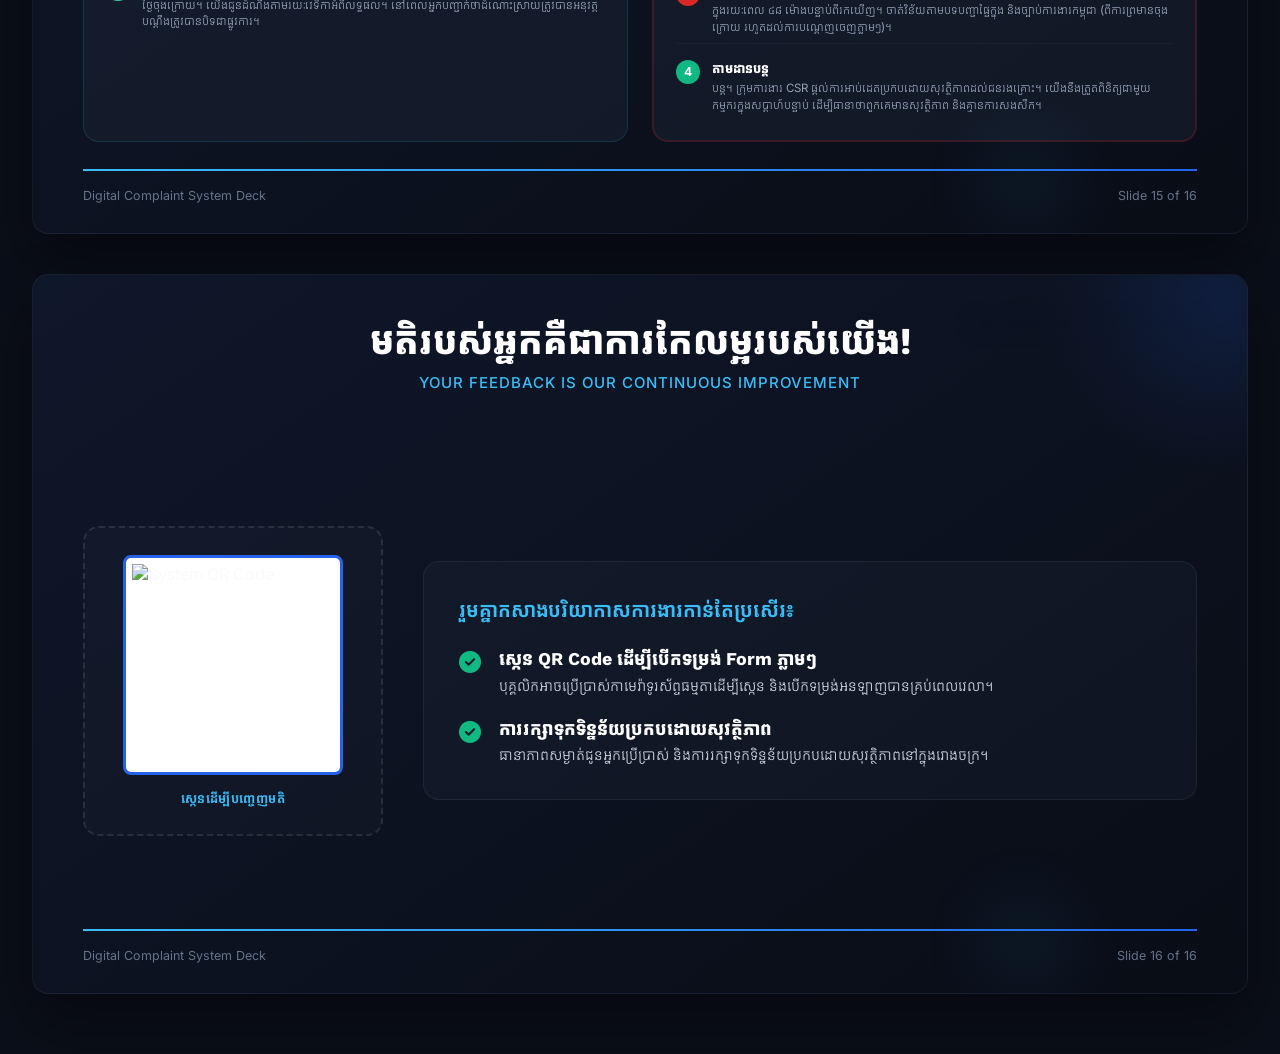
==== commit 2de9b42c: "updated slide" ====
--- a/index.html
+++ b/index.html
@@ -1,5 +1,5 @@
 <!DOCTYPE html>
-<html lang="en">
+<html lang="km">
 <head>
     <meta charset="UTF-8">
     <meta name="viewport" content="width=device-width, initial-scale=1.0">
@@ -18,38 +18,40 @@
 </head>
 <body>
 
-    <!-- ===== SLIDE 1: TITLE ===== -->
+    <!-- ============================================================ -->
+    <!-- SLIDE 1: TITLE                                                 -->
+    <!-- ============================================================ -->
     <div class="slide-container lang-km-mode" id="slide1">
-        <div class="lang-switcher">
-            <button class="lang-btn km-btn active" onclick="switchLang('km')">KH</button>
-            <button class="lang-btn en-btn" onclick="switchLang('en')">EN</button>
+        <div class="top-controls">
+            <button class="audio-btn" onclick="speakSlide('slide1')" id="audio-btn-1">
+                <i class="fa-solid fa-volume-high"></i> 
+                <span data-lang="km">ស្តាប់</span>
+                <span data-lang="en">Listen</span>
+            </button>
+            <div class="lang-switcher">
+                <button class="lang-btn km-btn active" onclick="switchLang('km')">KH</button>
+                <button class="lang-btn en-btn" onclick="switchLang('en')">EN</button>
+            </div>
         </div>
         
-        <!-- Audio Element -->
         <audio id="audio-slide1" preload="auto">
             <source src="audio/slide1.mp3" type="audio/mpeg">
         </audio>
-        
-        <button class="audio-btn" onclick="speakSlide('slide1')" id="audio-btn-1">
-            <i class="fa-solid fa-volume-high"></i> 
-            <span data-lang="km">ស្តាប់</span>
-            <span data-lang="en">Listen</span>
-        </button>
 
         <div class="content-area" style="align-items: center; text-align: center;">
             <div style="margin-bottom: 15px;">
-                <h3 style="color: #38bdf8; font-size: 24px; letter-spacing: 1px; font-weight: 600; margin-bottom: 5px;">យ៉ាកជីន (ខេមបូឌា) អ៊ិន</h3>
+                <h3 style="color: #38bdf8; font-size: 24px; letter-spacing: 1px; font-weight: 600; margin-bottom: 5px;">យ៉ាក់ជីន (ខេមបូឌា) អិន</h3>
                 <h2 style="font-family: 'Inter', sans-serif; font-size: 18px; color: #94a3b8; letter-spacing: 2px; font-weight: 500;">YAKJIN (CAMBODIA) INC.</h2>
             </div>
 
             <div style="width: 60px; height: 3px; background: linear-gradient(90deg, #38bdf8, #2563eb); margin: 15px 0 30px 0;"></div>
 
             <h1 style="font-size: 54px; color: #ffffff; margin-bottom: 15px; letter-spacing: -0.5px; max-width: 1000px; line-height: 1.3;">
-                <span data-lang="km">ប្រព័ន្ធប្រអប់មតិយោបល់ <br><span style="background: linear-gradient(to right, #38bdf8, #2563eb); -webkit-background-clip: text; -webkit-text-fill-color: transparent;">និងបណ្តឹងតវ៉ាឌីជីថល (CSR)</span></span>
+                <span data-lang="km">ប្រព័ន្ធបណ្តឹងឌីជីថល <br><span style="background: linear-gradient(to right, #38bdf8, #2563eb); -webkit-background-clip: text; -webkit-text-fill-color: transparent;">និងបណ្តាញស្នើសុំគំនិត (CSR)</span></span>
                 <span data-lang="en">Digital Suggestion Box <br><span style="background: linear-gradient(to right, #38bdf8, #2563eb); -webkit-background-clip: text; -webkit-text-fill-color: transparent;">&amp; Complaint System (CSR)</span></span>
             </h1>
             <p style="font-size: 19px; color: #94a3b8; max-width: 850px; margin: 0 0 40px 0;">
-                <span data-lang="km">យន្តការទទួលព័ត៌មានប្រកបដោយតម្លាភាព សុវត្ថិភាព និងរក្សាសម្ងាត់ខ្ពស់</span>
+                <span data-lang="km">យន្តការទទួលពាក្យបណ្តឹង ប្រកបដោយតម្លាភាព សុវត្ថិភាព និងការសម្ងាត់ខ្ពស់</span>
                 <span data-lang="en">A Transparent, Secure, and Highly Confidential Grievance Mechanism</span>
             </p>
 
@@ -61,26 +63,29 @@
         </div>
         <div class="slide-footer">
             <span>Digital Complaint System Deck</span>
-            <span>Slide 1 of 11</span>
-        </div>
-    </div>
-
-    <!-- ===== SLIDE 2: PROJECT ORGANIZERS & COORDINATORS ===== -->
+            <span>Slide 1 of 16</span>
+        </div>
+    </div>
+
+    <!-- ============================================================ -->
+    <!-- SLIDE 2: PROJECT ORGANIZERS & COORDINATORS                     -->
+    <!-- ============================================================ -->
     <div class="slide-container lang-km-mode" id="slide2">
-        <div class="lang-switcher">
-            <button class="lang-btn km-btn active" onclick="switchLang('km')">KH</button>
-            <button class="lang-btn en-btn" onclick="switchLang('en')">EN</button>
+        <div class="top-controls">
+            <button class="audio-btn" onclick="speakSlide('slide2')" id="audio-btn-2">
+                <i class="fa-solid fa-volume-high"></i> 
+                <span data-lang="km">ស្តាប់</span>
+                <span data-lang="en">Listen</span>
+            </button>
+            <div class="lang-switcher">
+                <button class="lang-btn km-btn active" onclick="switchLang('km')">KH</button>
+                <button class="lang-btn en-btn" onclick="switchLang('en')">EN</button>
+            </div>
         </div>
         
         <audio id="audio-slide2" preload="auto">
             <source src="audio/slide2.mp3" type="audio/mpeg">
         </audio>
-        
-        <button class="audio-btn" onclick="speakSlide('slide2')" id="audio-btn-2">
-            <i class="fa-solid fa-volume-high"></i> 
-            <span data-lang="km">ស្តាប់</span>
-            <span data-lang="en">Listen</span>
-        </button>
 
         <div class="slide-title-wrapper">
             <h2 class="slide-title">
@@ -97,10 +102,10 @@
                         <img src="https://res.cloudinary.com/dfgegfg9c/image/upload/v1753510998/iim7nnbttuupatglhot0.jpg" alt="Lim Hengleab">
                     </div>
                     <div class="role-badge-modern">System Developer</div>
-                    <h3 data-lang="km">លោក លីម ហេងលៀប</h3>
+                    <h3 data-lang="km">លោក លីម ហេងលាប</h3>
                     <h3 data-lang="en">Mr. Lim Hengleab</h3>
                     <p style="font-size: 18px; color: #38bdf8; margin: 0;">
-                        <span data-lang="km">ការិយាល័យផ្នែក IT</span>
+                        <span data-lang="km">ការិយាល័យបច្ចេកវិទ្យា IT</span>
                         <span data-lang="en">IT Department Office</span>
                     </p>
                 </div>
@@ -110,7 +115,7 @@
                         <img src="https://res.cloudinary.com/dfgegfg9c/image/upload/v1783143691/jvhnv4x8ai8wnshtxezw.jpg" alt="Son Chamrouen">
                     </div>
                     <div class="role-badge-modern">System Coordinator</div>
-                    <h3 data-lang="km">លោក សុន ចំរើន</h3>
+                    <h3 data-lang="km">លោក សុន ចំរឿន</h3>
                     <h3 data-lang="en">Mr. Son Chamrouen</h3>
                     <p style="font-size: 18px; color: #38bdf8; margin: 0;">
                         <span data-lang="km">ជំនួយការ CSR</span>
@@ -123,7 +128,7 @@
                         <img src="https://res.cloudinary.com/dfgegfg9c/image/upload/v1783153906/rjtvp5jtmeihtmvjvxdc.jpg" alt="Bun Srey">
                     </div>
                     <div class="role-badge-modern">CSR Manager</div>
-                    <h3 data-lang="km">លោក ស្រី ប៊ុន</h3>
+                    <h3 data-lang="km">លោក ប៊ុន ស្រេី</h3>
                     <h3 data-lang="en">Mr. Bun Srey</h3>
                     <p style="font-size: 18px; color: #38bdf8; margin: 0;">
                         <span data-lang="km">ប្រធាន CSR</span>
@@ -148,26 +153,365 @@
 
         <div class="slide-footer">
             <span>Digital Complaint System Deck</span>
-            <span>Slide 2 of 11</span>
-        </div>
-    </div>
-
-    <!-- ===== SLIDE 3: WHY DO WE NEED THIS ONLINE SYSTEM? ===== -->
+            <span>Slide 2 of 16</span>
+        </div>
+    </div>
+
+    <!-- ============================================================ -->
+    <!-- SLIDE 3: GRIEVANCE COMMITTEE - MANAGEMENT                      -->
+    <!-- ============================================================ -->
     <div class="slide-container lang-km-mode" id="slide3">
-        <div class="lang-switcher">
-            <button class="lang-btn km-btn active" onclick="switchLang('km')">KH</button>
-            <button class="lang-btn en-btn" onclick="switchLang('en')">EN</button>
+        <div class="slide-controls">
+            <button class="audio-btn" onclick="speakSlide('slide3')" id="audio-btn-3">
+                <i class="fa-solid fa-volume-high"></i> 
+                <span data-lang="km">ស្តាប់</span>
+                <span data-lang="en">Listen</span>
+            </button>
+            <div class="lang-switcher-box">
+                <button class="lang-btn km-btn active" onclick="switchLang('km')">KH</button>
+                <button class="lang-btn en-btn" onclick="switchLang('en')">EN</button>
+            </div>
         </div>
         
         <audio id="audio-slide3" preload="auto">
             <source src="audio/slide3.mp3" type="audio/mpeg">
         </audio>
+
+        <div class="slide-title-wrapper">
+            <h2 class="slide-title">
+                <span data-lang="km">រចនាសម្ព័ន្ធគណៈកម្មការ និងឋានានុក្រមការងារ</span>
+                <span data-lang="en">Committee Structure & Management Hierarchy</span>
+            </h2>
+            <span class="slide-subtitle">
+                <span data-lang="km">1. តំណាងភាគីខាងគ្រប់គ្រង</span>
+                <span data-lang="en">1. Management Representatives</span>
+            </span>
+        </div>
+
+        <div class="content-area">
+            <div class="org-flow-wrapper">
+                <div class="org-flow-tree">
+                    <!-- Level 1: General Director -->
+                    <div class="flow-level level-1">
+                        <div class="flow-card leader-card">
+                            <div class="flow-avatar av-red">FC</div>
+                            <div class="flow-info">
+                                <h3 class="emp-name">Mr. Felix Cho</h3>
+                                <p class="emp-role">General Director / Chairman</p>
+                            </div>
+                        </div>
+                    </div>
+
+                    <!-- Level 2: Managers -->
+                    <div class="flow-level level-2">
+                        <!-- HR Branch -->
+                        <div class="flow-branch">
+                            <div class="flow-card manager-card">
+                                <div class="flow-avatar av-blue">KS</div>
+                                <div class="flow-info">
+                                    <h3 class="emp-name">Ms. Kong Sokunthea</h3>
+                                    <p class="emp-role">HR Manager / Ombudsman</p>
+                                    <span class="emp-id">ID: 0907395</span>
+                                </div>
+                            </div>
+                            <div class="flow-children">
+                                <div class="flow-card staff-card">
+                                    <div class="flow-avatar av-green">TC</div>
+                                    <div class="flow-info">
+                                        <h4 class="emp-name">Ms. Thorn Chanthol</h4>
+                                        <p class="emp-role">HR Assistance / MGMT. REP</p>
+                                        <span class="emp-id">ID: 0607559</span>
+                                    </div>
+                                </div>
+                                <div class="flow-card staff-card">
+                                    <div class="flow-avatar av-green">KS</div>
+                                    <div class="flow-info">
+                                        <h4 class="emp-name">Ms. Kroch Sreynou</h4>
+                                        <p class="emp-role">HR Assistance / MGMT. REP</p>
+                                        <span class="emp-id">ID: 2305001</span>
+                                    </div>
+                                </div>
+                                <div class="flow-card staff-card">
+                                    <div class="flow-avatar av-green">SS</div>
+                                    <div class="flow-info">
+                                        <h4 class="emp-name">Ms. Sarom Sreyream</h4>
+                                        <p class="emp-role">HR Assistance / MGMT. REP</p>
+                                        <span class="emp-id">ID: 2406055</span>
+                                    </div>
+                                </div>
+                            </div>
+                        </div>
+
+                        <!-- CSR Branch -->
+                        <div class="flow-branch">
+                            <div class="flow-card manager-card">
+                                <div class="flow-avatar av-blue">BS</div>
+                                <div class="flow-info">
+                                    <h3 class="emp-name">Mr. Bun Srey</h3>
+                                    <p class="emp-role">CSR Manager / Secretary</p>
+                                    <span class="emp-id">ID: 2505131</span>
+                                </div>
+                            </div>
+                            <div class="flow-children">
+                                <div class="flow-card staff-card">
+                                    <div class="flow-avatar av-green">SC</div>
+                                    <div class="flow-info">
+                                        <h4 class="emp-name">Mr. Son Chamrouen</h4>
+                                        <p class="emp-role">CSR Assistance / MGMT. REP</p>
+                                        <span class="emp-id">ID: 2309001</span>
+                                    </div>
+                                </div>
+                            </div>
+                        </div>
+                    </div>
+                </div>
+            </div>
+        </div>
+
+        <div class="slide-footer">
+            <span>Digital Complaint System Deck</span>
+            <span>Slide 3 of 16</span>
+        </div>
+    </div>
+
+    <!-- ============================================================ -->
+    <!-- SLIDE 4: GRIEVANCE COMMITTEE - WORKER REPS                    -->
+    <!-- ============================================================ -->
+    <div class="slide-container lang-km-mode" id="slide4">
+        <div class="top-controls">
+            <button class="audio-btn" onclick="speakSlide('slide4')" id="audio-btn-4">
+                <i class="fa-solid fa-volume-high"></i> 
+                <span data-lang="km">ស្តាប់</span>
+                <span data-lang="en">Listen</span>
+            </button>
+            <div class="lang-switcher">
+                <button class="lang-btn km-btn active" onclick="switchLang('km')">KH</button>
+                <button class="lang-btn en-btn" onclick="switchLang('en')">EN</button>
+            </div>
+        </div>
         
-        <button class="audio-btn" onclick="speakSlide('slide3')" id="audio-btn-3">
-            <i class="fa-solid fa-volume-high"></i> 
-            <span data-lang="km">ស្តាប់</span>
-            <span data-lang="en">Listen</span>
-        </button>
+        <audio id="audio-slide4" preload="auto">
+            <source src="audio/slide4.mp3" type="audio/mpeg">
+        </audio>
+
+        <div class="slide-title-wrapper">
+            <h2 class="slide-title">
+                <span data-lang="km">សមាជិកគណៈកម្មការដោះស្រាយបណ្តឹងនៅក្នុងក្រុមហ៊ុន យ៉ាក់ជីន (ខេមបូឌា)អិន</span>
+                <span data-lang="en">Grievance Committee in Yakjin (Cambodia) Inc.</span>
+            </h2>
+            <span class="slide-subtitle">
+                <span data-lang="km">2. តំណាងកម្មករ</span>
+                <span data-lang="en">2. Worker Representatives</span>
+            </span>
+        </div>
+
+        <div class="content-area">
+            <div style="display: grid; grid-template-columns: repeat(4, 1fr); gap: 14px; width: 100%;">
+                <!-- Worker 1 -->
+                <div class="profile-card-modern" style="padding: 16px 12px; width: 100%; max-width: 100%; flex: none; background: rgba(30, 41, 59, 0.3);">
+                    <div style="width: 60px; height: 60px; border-radius: 50%; background: linear-gradient(135deg, #2563eb, #38bdf8); display: flex; align-items: center; justify-content: center; font-size: 22px; color: #fff; margin: 0 auto 10px auto; font-weight: 700;">VS</div>
+                    <h4 style="color: #ffffff; font-size: 14px; margin: 0;">លោក វុឌ្ឍន៍ សុខាណា</h4>
+                    <p style="color: #94a3b8; font-size: 11px; margin: 2px 0;">Sewing</p>
+                    <p style="color: #38bdf8; font-size: 11px; margin: 0;">ID: 1304130</p>
+                </div>
+
+                <!-- Worker 2 -->
+                <div class="profile-card-modern" style="padding: 16px 12px; width: 100%; max-width: 100%; flex: none; background: rgba(30, 41, 59, 0.3);">
+                    <div style="width: 60px; height: 60px; border-radius: 50%; background: linear-gradient(135deg, #10b981, #34d399); display: flex; align-items: center; justify-content: center; font-size: 22px; color: #fff; margin: 0 auto 10px auto; font-weight: 700;">KS</div>
+                    <h4 style="color: #ffffff; font-size: 14px; margin: 0;">លោកស្រី គុម ស្រីណា</h4>
+                    <p style="color: #94a3b8; font-size: 11px; margin: 2px 0;">PSC</p>
+                    <p style="color: #38bdf8; font-size: 11px; margin: 0;">ID: 1207112</p>
+                </div>
+
+                <!-- Worker 3 -->
+                <div class="profile-card-modern" style="padding: 16px 12px; width: 100%; max-width: 100%; flex: none; background: rgba(30, 41, 59, 0.3);">
+                    <div style="width: 60px; height: 60px; border-radius: 50%; background: linear-gradient(135deg, #f59e0b, #fbbf24); display: flex; align-items: center; justify-content: center; font-size: 22px; color: #fff; margin: 0 auto 10px auto; font-weight: 700;">KM</div>
+                    <h4 style="color: #ffffff; font-size: 14px; margin: 0;">លោកស្រី កុង ម៉ាលីស</h4>
+                    <p style="color: #94a3b8; font-size: 11px; margin: 2px 0;">Sample</p>
+                    <p style="color: #38bdf8; font-size: 11px; margin: 0;">ID: 0706559</p>
+                </div>
+
+                <!-- Worker 4 -->
+                <div class="profile-card-modern" style="padding: 16px 12px; width: 100%; max-width: 100%; flex: none; background: rgba(30, 41, 59, 0.3);">
+                    <div style="width: 60px; height: 60px; border-radius: 50%; background: linear-gradient(135deg, #a855f7, #c084fc); display: flex; align-items: center; justify-content: center; font-size: 22px; color: #fff; margin: 0 auto 10px auto; font-weight: 700;">HK</div>
+                    <h4 style="color: #ffffff; font-size: 14px; margin: 0;">លោកស្រី ហ៊ក កេី</h4>
+                    <p style="color: #94a3b8; font-size: 11px; margin: 2px 0;">Sewing</p>
+                    <p style="color: #38bdf8; font-size: 11px; margin: 0;">ID: 2212002</p>
+                </div>
+
+                <!-- Worker 5 -->
+                <div class="profile-card-modern" style="padding: 16px 12px; width: 100%; max-width: 100%; flex: none; background: rgba(30, 41, 59, 0.3);">
+                    <div style="width: 60px; height: 60px; border-radius: 50%; background: linear-gradient(135deg, #ef4444, #f87171); display: flex; align-items: center; justify-content: center; font-size: 22px; color: #fff; margin: 0 auto 10px auto; font-weight: 700;">KN</div>
+                    <h4 style="color: #ffffff; font-size: 14px; margin: 0;">លោកស្រី ខុន សុខណា</h4>
+                    <p style="color: #94a3b8; font-size: 11px; margin: 2px 0;">QC</p>
+                    <p style="color: #38bdf8; font-size: 11px; margin: 0;">ID: 2006010</p>
+                </div>
+
+                <!-- Worker 6 -->
+                <div class="profile-card-modern" style="padding: 16px 12px; width: 100%; max-width: 100%; flex: none; background: rgba(30, 41, 59, 0.3);">
+                    <div style="width: 60px; height: 60px; border-radius: 50%; background: linear-gradient(135deg, #06b6d4, #22d3ee); display: flex; align-items: center; justify-content: center; font-size: 22px; color: #fff; margin: 0 auto 10px auto; font-weight: 700;">BS</div>
+                    <h4 style="color: #ffffff; font-size: 14px; margin: 0;">លោក ប៊ុន សុភា</h4>
+                    <p style="color: #94a3b8; font-size: 11px; margin: 2px 0;">Cutting</p>
+                    <p style="color: #38bdf8; font-size: 11px; margin: 0;">ID: 0706236</p>
+                </div>
+
+                <!-- Worker 7 -->
+                <div class="profile-card-modern" style="padding: 16px 12px; width: 100%; max-width: 100%; flex: none; background: rgba(30, 41, 59, 0.3);">
+                    <div style="width: 60px; height: 60px; border-radius: 50%; background: linear-gradient(135deg, #f472b6, #fb7185); display: flex; align-items: center; justify-content: center; font-size: 22px; color: #fff; margin: 0 auto 10px auto; font-weight: 700;">HO</div>
+                    <h4 style="color: #ffffff; font-size: 14px; margin: 0;">លោកស្រី ហ្គាង អ៊ីម</h4>
+                    <p style="color: #94a3b8; font-size: 11px; margin: 2px 0;">Sewing</p>
+                    <p style="color: #38bdf8; font-size: 11px; margin: 0;">ID: 1112042</p>
+                </div>
+
+                <!-- Worker 8: More -->
+                <div class="profile-card-modern" style="padding: 16px 12px; width: 100%; max-width: 100%; flex: none; background: rgba(30, 41, 59, 0.3); border: 2px dashed rgba(255,255,255,0.1);">
+                    <div style="width: 60px; height: 60px; border-radius: 50%; background: rgba(255,255,255,0.05); display: flex; align-items: center; justify-content: center; font-size: 24px; color: #64748b; margin: 0 auto 10px auto; font-weight: 700;">
+                        <i class="fa-solid fa-plus"></i>
+                    </div>
+                    <h4 style="color: #94a3b8; font-size: 14px; margin: 0;">
+                        <span data-lang="km">បន្ថែមទៀត</span>
+                        <span data-lang="en">More</span>
+                    </h4>
+                    <p style="color: #64748b; font-size: 11px; margin: 2px 0;">
+                        <span data-lang="km">តំណាងកម្មករផ្សេងទៀត</span>
+                        <span data-lang="en">Other worker reps</span>
+                    </p>
+                </div>
+            </div>
+
+            <p style="text-align: center; color: #64748b; font-size: 12px; margin-top: 16px; border-top: 1px solid rgba(255,255,255,0.05); padding-top: 14px;">
+                <span data-lang="km">ភ្នំពេញ ថ្ងៃទី ១២ ខែមិថុនា ឆ្នាំ ២០២៥</span>
+                <span data-lang="en">Phnom Penh, June 12, 2025</span>
+            </p>
+        </div>
+
+        <div class="slide-footer">
+            <span>Digital Complaint System Deck</span>
+            <span>Slide 4 of 16</span>
+        </div>
+    </div>
+
+    <!-- ============================================================ -->
+    <!-- SLIDE 5: GRIEVANCE COMMITTEE - ROLES & RESPONSIBILITIES       -->
+    <!-- ============================================================ -->
+    <div class="slide-container lang-km-mode" id="slide5">
+        <div class="top-controls">
+            <button class="audio-btn" onclick="speakSlide('slide5')" id="audio-btn-5">
+                <i class="fa-solid fa-volume-high"></i> 
+                <span data-lang="km">ស្តាប់</span>
+                <span data-lang="en">Listen</span>
+            </button>
+            <div class="lang-switcher">
+                <button class="lang-btn km-btn active" onclick="switchLang('km')">KH</button>
+                <button class="lang-btn en-btn" onclick="switchLang('en')">EN</button>
+            </div>
+        </div>
+        
+        <audio id="audio-slide5" preload="auto">
+            <source src="audio/slide5.mp3" type="audio/mpeg">
+        </audio>
+
+        <div class="slide-title-wrapper">
+            <h2 class="slide-title">
+                <span data-lang="km">សមាជិកគណៈកម្មការដោះស្រាយបណ្តឹងនៅក្រុមហ៊ុន យ៉ាក់ជីន (ខេមបូឌា)អិន</span>
+                <span data-lang="en">Grievance Committee in Yakjin (Cambodia) Inc.</span>
+            </h2>
+            <span class="slide-subtitle">
+                <span data-lang="km">3. តួនាទី និងការពិពណ៌នាការងារ</span>
+                <span data-lang="en">3. Roles and Job Descriptions</span>
+            </span>
+        </div>
+
+        <div class="content-area">
+            <div style="display: grid; grid-template-columns: 1fr 1fr; gap: 24px; width: 100%;">
+                <!-- Chairperson -->
+                <div class="pillar-card" style="border-color: #fbbf24; background: linear-gradient(135deg, rgba(30, 41, 59, 0.5) 0%, rgba(251, 191, 36, 0.05) 100%); text-align: left; padding: 25px 20px;">
+                    <div class="pillar-icon" style="color: #fbbf24; background: rgba(251, 191, 36, 0.12); border-color: rgba(251, 191, 36, 0.2); width: 55px; height: 55px; font-size: 22px; margin: 0 auto 16px auto;">
+                        <i class="fa-solid fa-user-tie"></i>
+                    </div>
+                    <h3 style="color: #fbbf24; font-size: 17px; text-align: center; margin-bottom: 12px;">
+                        <span data-lang="km">ប្រធាន (អ្នកគ្រប់គ្រងធនធានមនុស្ស)</span>
+                        <span data-lang="en">Chairperson (HR Manager)</span>
+                    </h3>
+                    <ul style="list-style: none; padding: 0; margin: 0; font-size: 13px; color: #cbd5e1; line-height: 1.8;">
+                        <li style="padding: 4px 0; border-bottom: 1px solid rgba(255,255,255,0.05);">
+                            <i class="fa-solid fa-chevron-right" style="color: #fbbf24; margin-right: 8px; font-size: 11px;"></i>
+                            <span data-lang="km">ដឹកនាំ និងសម្របសម្រួលកិច្ចប្រជុំគណៈកម្មការដោះស្រាយបណ្តឹង</span>
+                            <span data-lang="en">Lead and coordinate grievance committee meetings</span>
+                        </li>
+                        <li style="padding: 4px 0; border-bottom: 1px solid rgba(255,255,255,0.05);">
+                            <i class="fa-solid fa-chevron-right" style="color: #fbbf24; margin-right: 8px; font-size: 11px;"></i>
+                            <span data-lang="km">ធានាថាបណ្តឹងត្រូវបានដោះស្រាយដោយយុត្តិធម៌ ទៀងទាត់ និងទាន់ពេលវេលា</span>
+                            <span data-lang="en">Ensure all grievances are addressed fairly, consistently, and promptly</span>
+                        </li>
+                        <li style="padding: 4px 0; border-bottom: 1px solid rgba(255,255,255,0.05);">
+                            <i class="fa-solid fa-chevron-right" style="color: #fbbf24; margin-right: 8px; font-size: 11px;"></i>
+                            <span data-lang="km">ដឹកនាំការសម្រេចចិត្តរបស់គណៈកម្មការដោយផ្អែកលើគោលការណ៍ក្រុមហ៊ុន និងច្បាប់ការងារ</span>
+                            <span data-lang="en">Guide committee decisions based on company policies and labor law</span>
+                        </li>
+                        <li style="padding: 4px 0;">
+                            <i class="fa-solid fa-chevron-right" style="color: #fbbf24; margin-right: 8px; font-size: 11px;"></i>
+                            <span data-lang="km">រក្សាអព្យាក្រិត្យ និងការសម្ងាត់</span>
+                            <span data-lang="en">Maintain neutrality and confidentiality</span>
+                        </li>
+                    </ul>
+                </div>
+
+                <!-- Committee Members -->
+                <div class="pillar-card" style="border-color: #38bdf8; background: linear-gradient(135deg, rgba(30, 41, 59, 0.5) 0%, rgba(56, 189, 248, 0.05) 100%); text-align: left; padding: 25px 20px;">
+                    <div class="pillar-icon" style="color: #38bdf8; background: rgba(56, 189, 248, 0.12); border-color: rgba(56, 189, 248, 0.2); width: 55px; height: 55px; font-size: 22px; margin: 0 auto 16px auto;">
+                        <i class="fa-solid fa-users"></i>
+                    </div>
+                    <h3 style="color: #38bdf8; font-size: 17px; text-align: center; margin-bottom: 12px;">
+                        <span data-lang="km">សមាជិកគណៈកម្មការ</span>
+                        <span data-lang="en">Committee Members</span>
+                    </h3>
+                    <ul style="list-style: none; padding: 0; margin: 0; font-size: 13px; color: #cbd5e1; line-height: 1.8;">
+                        <li style="padding: 4px 0; border-bottom: 1px solid rgba(255,255,255,0.05);">
+                            <i class="fa-solid fa-chevron-right" style="color: #38bdf8; margin-right: 8px; font-size: 11px;"></i>
+                            <span data-lang="km">ចូលរួមក្នុងការស៊ើបអង្កេត និងដោះស្រាយបណ្តឹង</span>
+                            <span data-lang="en">Participate in investigations and grievance resolution</span>
+                        </li>
+                        <li style="padding: 4px 0; border-bottom: 1px solid rgba(255,255,255,0.05);">
+                            <i class="fa-solid fa-chevron-right" style="color: #38bdf8; margin-right: 8px; font-size: 11px;"></i>
+                            <span data-lang="km">ផ្តល់យោបល់ និងទស្សនៈតំណាងឱ្យភាគីពាក់ព័ន្ធ</span>
+                            <span data-lang="en">Provide input and perspectives representing stakeholders</span>
+                        </li>
+                        <li style="padding: 4px 0;">
+                            <i class="fa-solid fa-chevron-right" style="color: #38bdf8; margin-right: 8px; font-size: 11px;"></i>
+                            <span data-lang="km">រក្សាការសម្ងាត់ និងអព្យាក្រិត្យភាព</span>
+                            <span data-lang="en">Maintain confidentiality and impartiality</span>
+                        </li>
+                    </ul>
+                </div>
+            </div>
+        </div>
+
+        <div class="slide-footer">
+            <span>Digital Complaint System Deck</span>
+            <span>Slide 5 of 16</span>
+        </div>
+    </div>
+
+    <!-- ============================================================ -->
+    <!-- SLIDE 6: WHY DO WE NEED THIS ONLINE SYSTEM?                   -->
+    <!-- ============================================================ -->
+    <div class="slide-container lang-km-mode" id="slide6">
+        <div class="top-controls">
+            <button class="audio-btn" onclick="speakSlide('slide6')" id="audio-btn-6">
+                <i class="fa-solid fa-volume-high"></i> 
+                <span data-lang="km">ស្តាប់</span>
+                <span data-lang="en">Listen</span>
+            </button>
+            <div class="lang-switcher">
+                <button class="lang-btn km-btn active" onclick="switchLang('km')">KH</button>
+                <button class="lang-btn en-btn" onclick="switchLang('en')">EN</button>
+            </div>
+        </div>
+        
+        <audio id="audio-slide6" preload="auto">
+            <source src="audio/slide6.mp3" type="audio/mpeg">
+        </audio>
 
         <div class="slide-title-wrapper">
             <h2 class="slide-title">
@@ -176,7 +520,7 @@
             </h2>
             <span class="slide-subtitle">Purpose and Structural Value</span>
             <p style="color: #94a3b8; font-size: 14px; margin-top: 10px; padding-left: 21px; line-height: 1.6;">
-                <span data-lang="km">ប្រព័ន្ធនេះត្រូវបានរចនាឡើងអោយសាមញ្ញ និងងាយស្រួលប្រើប្រាស់។ ក្រដាសកត់ចំណាំអាចបាត់បង់ ឬខូចខាត ឬក៏អាចដាក់ក្នុងប្រអប់បិទជិតអស់រយៈពេលជាច្រើនសប្តាហ៍ ទើបនរណាម្នាក់អាចបើកវាបាន។ អ្នកមិនចាំបាច់រង់ចាំរហូតដល់អ្នកនៅកន្លែងធ្វើការដើម្បីរាយការណ៍បញ្ហានោះទេ។ ជាមួយប្រព័ន្ធអនឡាញថ្មីនេះ អ្នកអាចស្កែន QR Code និងដាក់សំណើរបស់អ្នកដោយឯកជនតាមទូរស័ព្ទរបស់អ្នកផ្ទាល់—គ្រប់ពេលវេលា គ្រប់ទីកន្លែង។ គ្មាននរណាម្នាក់នឹងឃើញអ្នកដាក់ពាក្យបណ្តឹងឡើយ ហើយស្នាមដៃរបស់អ្នកក៏មិនអាចតាមដានបានដែរ។</span>
+                <span data-lang="km">ប្រព័ន្ធនេះត្រូវបានរចនាឡើងអោយសាមញ្ញ និងងាយស្រួលប្រើ។ ក្រដាសកត់ចំណាំអាចបាត់បង់ ឬខូចខាត ហើយអាចដេកក្នុងប្រអប់ចាក់សោរអស់រយៈពេលជាច្រើនសប្តាហ៍ រហូតដល់មានអ្នកបើក។ អ្នកមិនចាំបាច់រង់ចាំរហូតដល់អ្នកនៅកន្លែងធ្វើការទើបអាចរាយការណ៍បញ្ហាបានទេ។ ជាមួយប្រព័ន្ធអនឡាញថ្មីនេះ អ្នកអាចស្កេន QR Code និងដាក់ពាក្យបណ្តឹងរបស់អ្នកដោយឯកជនដោយប្រើទូរស័ព្ទផ្ទាល់ខ្លួនរបស់អ្នក—គ្រប់ពេលវេលា គ្រប់ទីកន្លែង។ គ្មាននរណាម្នាក់អាចឃើញអ្នកដាក់ពាក្យបណ្តឹងទេ ហើយសរសេរដៃរបស់អ្នកក៏មិនអាចតាមដានបានដែរ។</span>
                 <span data-lang="en">It is designed to be simple and easy to use. Paper notes gets lost and damaged, or sits in a locked box for weeks until someone can open it. You don't need to wait until you are at work to report an issue. With the new online system, you can scan the QR code and submit your concern privately using your own phone—anytime, anywhere. No one will ever see you submitting a report, and your handwriting cannot be traced.</span>
             </p>
         </div>
@@ -185,14 +529,14 @@
                 <div>
                     <h3><i class="fa-solid fa-shield-halved"></i> <span data-lang="km">ធានាភាពសម្ងាត់ និងសុវត្ថិភាព ១០០%</span><span data-lang="en">100% Confidentiality &amp; Safety</span></h3>
                     <p>
-                        <span data-lang="km">ជម្រុញឱ្យបងប្អូនបុគ្គលិក និងកម្មករនិយោជិតទាំងអស់ហ៊ានបញ្ចេញមតិស្ថាបនា ឬរាយការណ៍បញ្ហាពិតប្រាកដក្នុងរោងចក្រ ដោយមិនចាំបាច់ព្រួយបារម្ភពីផលប៉ះពាល់ដល់ការងារ តាមរយៈជម្រើស «មិនបញ្ចេញអត្តសញ្ញាណ» (Anonymous)​​ ពិតប្រាកដ។</span>
+                        <span data-lang="km">ជំរុញឱ្យបុគ្គលិក និងកម្មករគ្រប់រូបផ្តល់មតិកែលម្អ ឬរាយការណ៍បញ្ហារោងចក្រដោយមិនភ័យខ្លាចការសងសឹក ដោយប្រើប្រាស់លក្ខណៈពិសេស "មិនបញ្ចេញអត្តសញ្ញាណ" (Anonymous) ពិតប្រាកដ។</span>
                         <span data-lang="en">Encourages all staff and workers to voice constructive feedback or report factory issues without fear of retaliation, utilizing a genuinely "Anonymous" reporting feature.</span>
                     </p>
                 </div>
                 <div>
-                    <h3><i class="fa-solid fa-circle-nodes"></i> <span data-lang="km">ប្រព័ន្ធចងក្រង និងតាមដានច្បាស់លាស់</span><span data-lang="en">Centralized Tracking System</span></h3>
+                    <h3><i class="fa-solid fa-circle-nodes"></i> <span data-lang="km">ប្រព័ន្ធតាមដានកណ្តាល</span><span data-lang="en">Centralized Tracking System</span></h3>
                     <p>
-                        <span data-lang="km">រាល់ព័ត៌មានដែលបានបំពេញនឹងរត់ចូលទៅក្នុងតារាងគ្រប់គ្រងកណ្តាល (Google Sheet) របស់ផ្នែក CSR ភ្លាមៗ ដោយមានការគណនាថ្ងៃផុតកំណត់ (Deadline Alert) និងការបញ្ជូនដំណឹងអូតូដើម្បីធានាថាគ្រប់បណ្តឹងទាំងអស់ត្រូវបានដោះស្រាយទាន់ពេលវេលា។</span>
+                        <span data-lang="km">រាល់ព័ត៌មានដែលបានបញ្ជូនត្រូវបានបញ្ចូលដោយស្វ័យប្រវត្តិទៅក្នុងមូលដ្ឋានទិន្នន័យកណ្តាល (Google Sheet) ដែលអាចចូលប្រើបានតែបុគ្គលិក CSR ប៉ុណ្ណោះ។ វាមានមុខងារជូនដំណឹងអំពីថ្ងៃកំណត់ (Deadline Alert) និងការជូនដំណឹងដោយស្វ័យប្រវត្តិ ដើម្បីធានាថាបណ្តឹងទាំងអស់ត្រូវបានដោះស្រាយទាន់ពេលវេលា។</span>
                         <span data-lang="en">All submitted data automatically flows into google's centralized database accessible only by HR/CSR. It features real-time Deadline Alerts and auto-notifications to ensure every grievance is resolved on time.</span>
                     </p>
                 </div>
@@ -200,26 +544,29 @@
         </div>
         <div class="slide-footer">
             <span>Digital Complaint System Deck</span>
-            <span>Slide 3 of 11</span>
-        </div>
-    </div>
-
-    <!-- ===== SLIDE 4: SIMPLE STEPS FOR WORKERS TO USE ===== -->
-    <div class="slide-container lang-km-mode" id="slide4">
-        <div class="lang-switcher">
-            <button class="lang-btn km-btn active" onclick="switchLang('km')">KH</button>
-            <button class="lang-btn en-btn" onclick="switchLang('en')">EN</button>
+            <span>Slide 6 of 16</span>
+        </div>
+    </div>
+
+    <!-- ============================================================ -->
+    <!-- SLIDE 7: SIMPLE STEPS FOR WORKERS TO USE                      -->
+    <!-- ============================================================ -->
+    <div class="slide-container lang-km-mode" id="slide7">
+        <div class="top-controls">
+            <button class="audio-btn" onclick="speakSlide('slide7')" id="audio-btn-7">
+                <i class="fa-solid fa-volume-high"></i> 
+                <span data-lang="km">ស្តាប់</span>
+                <span data-lang="en">Listen</span>
+            </button>
+            <div class="lang-switcher">
+                <button class="lang-btn km-btn active" onclick="switchLang('km')">KH</button>
+                <button class="lang-btn en-btn" onclick="switchLang('en')">EN</button>
+            </div>
         </div>
         
-        <audio id="audio-slide4" preload="auto">
-            <source src="audio/slide4.mp3" type="audio/mpeg">
+        <audio id="audio-slide7" preload="auto">
+            <source src="audio/slide7.mp3" type="audio/mpeg">
         </audio>
-        
-        <button class="audio-btn" onclick="speakSlide('slide4')" id="audio-btn-4">
-            <i class="fa-solid fa-volume-high"></i> 
-            <span data-lang="km">ស្តាប់</span>
-            <span data-lang="en">Listen</span>
-        </button>
 
         <div class="slide-title-wrapper">
             <h2 class="slide-title">
@@ -232,9 +579,9 @@
             <div class="horizontal-steps">
                 <div class="step-card" style="border-color: #2563eb; background: linear-gradient(135deg, rgba(30, 41, 59, 0.4) 0%, rgba(37, 99, 235, 0.08) 100%);">
                     <div class="step-badge" style="color: #38bdf8; border-color: rgba(56, 189, 248, 0.3);"><span data-lang="km">ជំហានទី ១</span><span data-lang="en">Step 1</span></div>
-                    <h3 style="color: #38bdf8;"><i class="fa-solid fa-qrcode"></i> <span data-lang="km">ស្កែន QR Code</span><span data-lang="en">Scan QR Code</span></h3>
+                    <h3 style="color: #38bdf8;"><i class="fa-solid fa-qrcode"></i> <span data-lang="km">ស្កេន QR Code</span><span data-lang="en">Scan QR Code</span></h3>
                     <p>
-                        <span data-lang="km">ប្រើប្រាស់ទូរស័ព្ទដៃស្កែនលើរូបភាព QR Code ដែលមានបិទនៅលើក្តារព័ត៌មាន ឬទីតាំងរួមក្នុងរោងចក្រ។</span>
+                        <span data-lang="km">ប្រើប្រាស់ទូរស័ព្ទស្មាតហ្វូនដើម្បីស្កេន QR Code ដែលបានបិទផ្សាយនៅលើក្តារព័ត៌មាន ឬតំបន់សាធារណៈ។</span>
                         <span data-lang="en">Scan the QR Code posted on the announcement boards or common areas using a smartphone.</span>
                     </p>
                 </div>
@@ -243,7 +590,7 @@
                     <div class="step-badge" style="color: #34d399; border-color: rgba(16, 185, 129, 0.3);"><span data-lang="km">ជំហានទី ២</span><span data-lang="en">Step 2</span></div>
                     <h3 style="color: #34d399;"><i class="fa-solid fa-list"></i> <span data-lang="km">ជ្រើសរើសប្រភេទបណ្តឹង</span><span data-lang="en">Select Category</span></h3>
                     <p>
-                        <span data-lang="km">ជ្រើសរើសប្រភេទដែលត្រូវនឹងបញ្ហារបស់បងប្អូន (ដូចជា ប្រាក់ឈ្នួល បរិយាកាសការងារ ឬម៉ាស៊ីន...)។</span>
+                        <span data-lang="km">ជ្រើសរើសប្រភេទដែលត្រូវនឹងបញ្ហារបស់អ្នក (ឧទាហរណ៍ សិទ្ធិ សុខភាព និងសុវត្ថិភាព តម្រូវការច្បាប់ យោបល់ ផ្សេងៗ...)</span>
                         <span data-lang="en">Choose the category that matches your issue (e.g., rights, health &amp; safety, legal requirement, recommendation, other ...).</span>
                     </p>
                 </div>
@@ -252,7 +599,7 @@
                     <div class="step-badge" style="color: #fbbf24; border-color: rgba(245, 158, 11, 0.3);"><span data-lang="km">ជំហានទី ៣</span><span data-lang="en">Step 3</span></div>
                     <h3 style="color: #fbbf24;"><i class="fa-solid fa-user-secret"></i> <span data-lang="km">ជ្រើសរើសអត្តសញ្ញាណ</span><span data-lang="en">Choose Identity</span></h3>
                     <p>
-                        <span data-lang="km">ជ្រើសរើស «រក្សាសម្ងាត់ (Anonymous)» ប្រសិនបើមិនចង់ដាក់ឈ្មោះ ឬ «បង្ហាញឈ្មោះ» ដើម្បីងាយស្រួលទាក់ទងត្រឡប់។</span>
+                        <span data-lang="km">ជ្រើសរើស "រក្សាសម្ងាត់ (Anonymous)" ប្រសិនបើអ្នកចង់លាក់ឈ្មោះ ឬ "បង្ហាញឈ្មោះ" ដើម្បីងាយស្រួលតាមដាន។</span>
                         <span data-lang="en">Select "Anonymous" to hide your name or "Provide Name" for easy direct follow-ups.</span>
                     </p>
                 </div>
@@ -261,7 +608,7 @@
                     <div class="step-badge" style="color: #c084fc; border-color: rgba(168, 85, 247, 0.3);"><span data-lang="km">ជំហានទី ៤</span><span data-lang="en">Step 4</span></div>
                     <h3 style="color: #c084fc;"><i class="fa-solid fa-paper-plane"></i> <span data-lang="km">ចុចផ្ញើ (Submit)</span><span data-lang="en">Click Submit</span></h3>
                     <p>
-                        <span data-lang="km">ពិនិត្យព័ត៌មានរួចរាល់ រួចចុចប៊ូតុងផ្ញើ។ ទិន្នន័យនឹងលោតចូលប្រព័ន្ធគ្រប់គ្រងភ្លាមៗដោយស្វ័យប្រវត្តិ។</span>
+                        <span data-lang="km">ពិនិត្យព័ត៌មានឡើងវិញ រួចចុចប៊ូតុងផ្ញើ។ ទិន្នន័យនឹងត្រូវបានធ្វើសមកាលកម្មជាមួយផ្ទាំងគ្រប់គ្រងភ្លាមៗ។</span>
                         <span data-lang="en">Review the details and submit. Data instantly synchronizes with the management panel.</span>
                     </p>
                 </div>
@@ -269,30 +616,33 @@
         </div>
         <div class="slide-footer">
             <span>Digital Complaint System Deck</span>
-            <span>Slide 4 of 11</span>
-        </div>
-    </div>
-
-    <!-- ===== SLIDE 5: COMPLAINT & SUGGESTION CATEGORIES ===== -->
-    <div class="slide-container lang-km-mode" id="slide5">
-        <div class="lang-switcher">
-            <button class="lang-btn km-btn active" onclick="switchLang('km')">KH</button>
-            <button class="lang-btn en-btn" onclick="switchLang('en')">EN</button>
+            <span>Slide 7 of 16</span>
+        </div>
+    </div>
+
+    <!-- ============================================================ -->
+    <!-- SLIDE 8: COMPLAINT & SUGGESTION CATEGORIES                    -->
+    <!-- ============================================================ -->
+    <div class="slide-container lang-km-mode" id="slide8">
+        <div class="top-controls">
+            <button class="audio-btn" onclick="speakSlide('slide8')" id="audio-btn-8">
+                <i class="fa-solid fa-volume-high"></i> 
+                <span data-lang="km">ស្តាប់</span>
+                <span data-lang="en">Listen</span>
+            </button>
+            <div class="lang-switcher">
+                <button class="lang-btn km-btn active" onclick="switchLang('km')">KH</button>
+                <button class="lang-btn en-btn" onclick="switchLang('en')">EN</button>
+            </div>
         </div>
         
-        <audio id="audio-slide5" preload="auto">
-            <source src="audio/slide5.mp3" type="audio/mpeg">
+        <audio id="audio-slide8" preload="auto">
+            <source src="audio/slide8.mp3" type="audio/mpeg">
         </audio>
-        
-        <button class="audio-btn" onclick="speakSlide('slide5')" id="audio-btn-5">
-            <i class="fa-solid fa-volume-high"></i> 
-            <span data-lang="km">ស្តាប់</span>
-            <span data-lang="en">Listen</span>
-        </button>
 
         <div class="slide-title-wrapper">
             <h2 class="slide-title">
-                <span data-lang="km">ប្រភេទបណ្តឹង និងមតិយោបល់ក្នុងប្រព័ន្ធ</span>
+                <span data-lang="km">ប្រភេទបណ្តឹង និងយោបល់ក្នុងប្រព័ន្ធ</span>
                 <span data-lang="en">Complaint &amp; Suggestion Categories</span>
             </h2>
             <span class="slide-subtitle">Official Google Form Complaint Categories</span>
@@ -306,7 +656,7 @@
                     </div>
                     <h3 style="color: #38bdf8; font-size: 15px; text-align: center; margin-bottom: 8px;">Rights &amp; Benefits</h3>
                     <p style="font-size: 11.5px; color: #94a3b8; line-height: 1.5; margin: 0;">
-                        <span data-lang="km"><strong style="color: #38bdf8;">និយមន័យ៖</strong> សិទ្ធិគឺជាអ្វីដែលបានសន្យាជូនអ្នកដោយច្បាប់ ស្តង់ដារអនុលោមភាពរបស់ម៉ាក ឬគោលការណ៍របស់ក្រុមហ៊ុន។</span>
+                        <span data-lang="km"><strong style="color: #38bdf8;">និយមន័យ៖</strong> សិទ្ធិជាអ្វីដែលត្រូវបានសន្យាជាមួយអ្នកដោយច្បាប់ ស្តង់ដារម៉ាក ឬគោលការណ៍ក្រុមហ៊ុន។</span>
                         <span data-lang="en"><strong style="color: #38bdf8;">Definition:</strong> A right is something already promised to you by law, brand compliance standards, or company policy.</span>
                     </p>
                 </div>
@@ -317,7 +667,7 @@
                     </div>
                     <h3 style="color: #34d399; font-size: 15px; text-align: center; margin-bottom: 8px;">Health &amp; Safety</h3>
                     <p style="font-size: 11.5px; color: #94a3b8; line-height: 1.5; margin: 0;">
-                        <span data-lang="km"><strong style="color: #34d399;">និយមន័យ៖</strong> សំដៅលើលក្ខខណ្ឌ ការអនុវត្ត និងបរិយាកាសរូបវន្តក្នុងរោងចក្រ ដែលប៉ះពាល់ដល់សុវត្ថិភាព សុខភាព និងសុខុមាលភាពរបស់អ្នកពេលកំពុងធ្វើការ។</span>
+                        <span data-lang="km"><strong style="color: #34d399;">និយមន័យ៖</strong> សំដៅលើលក្ខខណ្ឌ ការអនុវត្ត និងបរិយាកាសរាងកាយនៅក្នុងរោងចក្រ ដែលប៉ះពាល់ដល់សុវត្ថិភាព សុខភាព និងសុខុមាលភាពរបស់អ្នកពេលកំពុងធ្វើការ។</span>
                         <span data-lang="en"><strong style="color: #34d399;">Definition:</strong> Refers to the conditions, practices, and physical environment in the factory that affect your safety, health, and well-being while at work.</span>
                     </p>
                 </div>
@@ -328,7 +678,7 @@
                     </div>
                     <h3 style="color: #fbbf24; font-size: 15px; text-align: center; margin-bottom: 8px;">Legal Requirements</h3>
                     <p style="font-size: 11.5px; color: #94a3b8; line-height: 1.5; margin: 0;">
-                        <span data-lang="km"><strong style="color: #fbbf24;">និយមន័យ៖</strong> សំដៅលើច្បាប់ផ្លូវការ បទប្បញ្ញត្តិរោងចក្រ និងកិច្ចសន្យាការងារ ដែលក្រុមហ៊ុនត្រូវតែអនុវត្តតាមយ៉ាងតឹងរ៉ឹង ដើម្បីការពារកម្មករ។</span>
+                        <span data-lang="km"><strong style="color: #fbbf24;">និយមន័យ៖</strong> សំដៅលើច្បាប់ផ្លូវការ បទបញ្ជារោងចក្រ និងកិច្ចសន្យាការងារ ដែលក្រុមហ៊ុនត្រូវតែអនុវត្តតាមយ៉ាងតឹងរ៉ឹង ដើម្បីការពារកម្មករ។</span>
                         <span data-lang="en"><strong style="color: #fbbf24;">Definition:</strong> Refer to the official laws, factory regulations, and employment contracts that the company must strictly follow to protect workers.</span>
                     </p>
                 </div>
@@ -339,7 +689,7 @@
                     </div>
                     <h3 style="color: #c084fc; font-size: 15px; text-align: center; margin-bottom: 8px;">Recommendations</h3>
                     <p style="font-size: 11.5px; color: #94a3b8; line-height: 1.5; margin: 0;">
-                        <span data-lang="km"><strong style="color: #c084fc;">និយមន័យ៖</strong> គឺជាគំនិត ការណែនាំ និងដំណោះស្រាយប្រកបដោយភាពច្នៃប្រឌិតរបស់អ្នក ដើម្បីកែលម្អកន្លែងធ្វើការ ប្រតិបត្តិការប្រចាំថ្ងៃ និងបរិយាកាសការងារ។</span>
+                        <span data-lang="km"><strong style="color: #c084fc;">និយមន័យ៖</strong> គឺជាគំនិត ការផ្តល់យោបល់ និងដំណោះស្រាយប្រកបដោយភាពច្នៃប្រឌិត ដើម្បីកែលម្អកន្លែងធ្វើការ ប្រតិបត្តិការប្រចាំថ្ងៃ និងបរិយាកាសការងារ។</span>
                         <span data-lang="en"><strong style="color: #c084fc;">Definition:</strong> Are your ideas, suggestions, and creative solutions to improve our workplace, daily operations, and workplace environment.</span>
                     </p>
                 </div>
@@ -350,7 +700,7 @@
                     </div>
                     <h3 style="color: #f87171; font-size: 15px; text-align: center; margin-bottom: 8px;">Other</h3>
                     <p style="font-size: 11.5px; color: #94a3b8; line-height: 1.5; margin: 0;">
-                        <span data-lang="km"><strong style="color: #f87171;">និយមន័យ៖</strong> គឺជាប្រភេទដែលអាចបត់បែនបាន និងមានសុវត្ថិភាព សម្រាប់កង្វល់ សំណួរ ឬបញ្ហាណាមួយដែលមិនស្ថិតក្នុងប្រភេទខាងលើ។</span>
+                        <span data-lang="km"><strong style="color: #f87171;">និយមន័យ៖</strong> គឺជាប្រភេទដែលអាចបត់បែនបាន និងមានសុវត្ថិភាព សម្រាប់រាល់កង្វល់ សំណួរ ឬបញ្ហាដែលមិនទាន់គ្របដណ្តប់ក្នុងប្រភេទខាងលើ។</span>
                         <span data-lang="en"><strong style="color: #f87171;">Definition:</strong> Is a flexible, secure category generally for any concern, question, or issue not covered in the categories above.</span>
                     </p>
                 </div>
@@ -363,30 +713,33 @@
         </div>
         <div class="slide-footer">
             <span>Digital Complaint System Deck</span>
-            <span>Slide 5 of 11</span>
-        </div>
-    </div>
-
-    <!-- ===== SLIDE 6: CONFIDENTIALITY PROTECTIONS & BEST PRACTICES ===== -->
-    <div class="slide-container lang-km-mode" id="slide6">
-        <div class="lang-switcher">
-            <button class="lang-btn km-btn active" onclick="switchLang('km')">KH</button>
-            <button class="lang-btn en-btn" onclick="switchLang('en')">EN</button>
+            <span>Slide 8 of 16</span>
+        </div>
+    </div>
+
+    <!-- ============================================================ -->
+    <!-- SLIDE 9: CONFIDENTIALITY PROTECTIONS & BEST PRACTICES         -->
+    <!-- ============================================================ -->
+    <div class="slide-container lang-km-mode" id="slide9">
+        <div class="top-controls">
+            <button class="audio-btn" onclick="speakSlide('slide9')" id="audio-btn-9">
+                <i class="fa-solid fa-volume-high"></i> 
+                <span data-lang="km">ស្តាប់</span>
+                <span data-lang="en">Listen</span>
+            </button>
+            <div class="lang-switcher">
+                <button class="lang-btn km-btn active" onclick="switchLang('km')">KH</button>
+                <button class="lang-btn en-btn" onclick="switchLang('en')">EN</button>
+            </div>
         </div>
         
-        <audio id="audio-slide6" preload="auto">
-            <source src="audio/slide6.mp3" type="audio/mpeg">
+        <audio id="audio-slide9" preload="auto">
+            <source src="audio/slide9.mp3" type="audio/mpeg">
         </audio>
-        
-        <button class="audio-btn" onclick="speakSlide('slide6')" id="audio-btn-6">
-            <i class="fa-solid fa-volume-high"></i> 
-            <span data-lang="km">ស្តាប់</span>
-            <span data-lang="en">Listen</span>
-        </button>
 
         <div class="slide-title-wrapper">
             <h2 class="slide-title">
-                <span data-lang="km">ការធានាភាពសម្ងាត់ និងវិន័យនៃការរាយការណ៍</span>
+                <span data-lang="km">ការធានាភាពសម្ងាត់ និងវិធីល្អៗក្នុងការរាយការណ៍</span>
                 <span data-lang="en">Confidentiality Protections &amp; Best Practices</span>
             </h2>
             <span class="slide-subtitle">Identity Protection and Reporting Best Practices</span>
@@ -406,7 +759,7 @@
                             <h3 data-lang="km">មិនទាមទារគណនី Gmail ឡើយ</h3>
                             <h3 data-lang="en">No Google Sign-In Required</h3>
                             <p>
-                                <span data-lang="km">ប្រព័ន្ធបើកចំហរទូទៅ មិនតម្រូវឱ្យកម្មករធ្វើការ Sign-in អ៊ីមែលចូលបំពេញឡើយ ធានាថាមិនអាចមានការស្វែងរកគណនីឃើញដាច់ខាត។</span>
+                                <span data-lang="km">ប្រព័ន្ធនេះអាចចូលប្រើបានជាសាធារណៈ។ កម្មករមិនចាំបាច់ត្រូវការចូល Sign-in អ៊ីមែលរបស់ពួកគេឡើយ ដែលធានាថាអត្តសញ្ញាណរបស់ពួកគេត្រូវបានលាក់បាំងទាំងស្រុង។</span>
                                 <span data-lang="en">The form is accessible publicly. Workers do not need to sign in, ensuring complete email anonymity.</span>
                             </p>
                         </div>
@@ -414,10 +767,10 @@
                     <div class="checklist-item">
                         <i class="fa-solid fa-circle-check"></i>
                         <div class="checklist-text">
-                            <h3 data-lang="km">គ្មានការកត់ត្រាប្រវត្តិរូបសម្ងាត់</h3>
+                            <h3 data-lang="km">គ្មានការកត់ត្រាទិន្នន័យមេតា</h3>
                             <h3 data-lang="en">No Metadata Logging</h3>
                             <p>
-                                <span data-lang="km">ទិន្នន័យបច្ចេកទេសទូរស័ព្ទដៃ ឬប្រព័ន្ធ GPS របស់បងប្អូន មិនត្រូវបានតាមដាន ឬរក្សាទុកក្នុងប្រព័ន្ធទិន្នន័យឡើយ។</span>
+                                <span data-lang="km">ទិន្នន័យបច្ចេកទេសដូចជា GPS របស់ទូរស័ព្ទ ម៉ូដែលទូរស័ព្ទ និងព័ត៌មានផ្សេងទៀត មិនត្រូវបានតាមដាន ឬរក្សាទុកក្នុងប្រព័ន្ធទិន្នន័យឡើយ។</span>
                                 <span data-lang="en">Device specs, phone models, and GPS locations are strictly never tracked or stored in the database.</span>
                             </p>
                         </div>
@@ -427,17 +780,17 @@
                 <div class="checklist-wrapper" style="border-color: rgba(239, 68, 68, 0.2); background: rgba(239, 68, 68, 0.03);">
                     <h3 style="color: #f87171; font-size: 19px; margin-bottom: 5px;">
                         <i class="fa-solid fa-triangle-exclamation"></i>
-                        <span data-lang="km">អ្វីដែលបងប្អូនគួរជៀសវាង</span>
+                        <span data-lang="km">អ្វីដែលគួរជៀសវាង</span>
                         <span data-lang="en">Things to Avoid</span>
                     </h3>
 
                     <div class="checklist-item danger">
                         <i class="fa-solid fa-circle-xmark"></i>
                         <div class="checklist-text">
-                            <h3 data-lang="km">ការមួលបង្កាច់ ឬផ្តល់ព័ត៌មានមិនពិត</h3>
+                            <h3 data-lang="km">ការចោទប្រកាន់មិនពិត ឬបង្កាច់បង្ខូច</h3>
                             <h3 data-lang="en">False Allegations &amp; Defamation</h3>
                             <p>
-                                <span data-lang="km">សូមកុំប្រើប្រាស់ប្រព័ន្ធនេះដើម្បីសរសេរព័ត៌មានបំផ្លើសដែលគ្មានការពិត ឬធ្វើឱ្យប៉ះពាល់ដល់កិត្តិយសរបស់បុគ្គលដទៃដោយគ្មានភស្តុតាង។</span>
+                                <span data-lang="km">សូមកុំប្រើប្រាស់ប្រព័ន្ធនេះដើម្បីផ្សព្វផ្សាយពាក្យចចាមអារ៉ាមគ្មានមូលដ្ឋាន ឬបង្កាច់បង្ខូចមិត្តរួមការងារដោយចេតនា។</span>
                                 <span data-lang="en">Please do not misuse the platform to spread groundless rumors or intentionally defame coworkers without proof.</span>
                             </p>
                         </div>
@@ -445,10 +798,10 @@
                     <div class="checklist-item danger">
                         <i class="fa-solid fa-circle-xmark"></i>
                         <div class="checklist-text">
-                            <h3 data-lang="km">កាត់បន្ថយការប្រើពាក្យសម្តីអសុរោះ</h3>
+                            <h3 data-lang="km">ការប្រើប្រាស់ភាសាមិនសមរម្យ ឬជេរប្រមាថ</h3>
                             <h3 data-lang="en">Inappropriate or Profane Language</h3>
                             <p>
-                                <span data-lang="km">សូមរក្សាការសរសេររាយការណ៍ក្នុងន័យស្ថាបនា ចំបញ្ហា និងប្រើប្រាស់ពាក្យពេចន៍សមរម្យ ដើម្បីងាយស្រួលដល់ក្រុមការងារដោះស្រាយ។</span>
+                                <span data-lang="km">សូមរក្សាការឆ្លើយតបឱ្យមានគោលបំណង និងកសាង។ ប្រើភាសាគួរសម ដើម្បីជួយឱ្យក្រុមការងារវាយតម្លៃ និងដោះស្រាយបញ្ហាប្រកបដោយប្រសិទ្ធភាព។</span>
                                 <span data-lang="en">Keep responses objective and constructive. Use polite language to help the team evaluate and resolve issues effectively.</span>
                             </p>
                         </div>
@@ -458,30 +811,33 @@
         </div>
         <div class="slide-footer">
             <span>Digital Complaint System Deck</span>
-            <span>Slide 6 of 11</span>
-        </div>
-    </div>
-
-    <!-- ===== SLIDE 7: SYSTEM OPERATIONAL WORKFLOW ===== -->
-    <div class="slide-container lang-km-mode" id="slide7">
-        <div class="lang-switcher">
-            <button class="lang-btn km-btn active" onclick="switchLang('km')">KH</button>
-            <button class="lang-btn en-btn" onclick="switchLang('en')">EN</button>
+            <span>Slide 9 of 16</span>
+        </div>
+    </div>
+
+    <!-- ============================================================ -->
+    <!-- SLIDE 10: SYSTEM OPERATIONAL WORKFLOW                         -->
+    <!-- ============================================================ -->
+    <div class="slide-container lang-km-mode" id="slide10">
+        <div class="top-controls">
+            <button class="audio-btn" onclick="speakSlide('slide10')" id="audio-btn-10">
+                <i class="fa-solid fa-volume-high"></i> 
+                <span data-lang="km">ស្តាប់</span>
+                <span data-lang="en">Listen</span>
+            </button>
+            <div class="lang-switcher">
+                <button class="lang-btn km-btn active" onclick="switchLang('km')">KH</button>
+                <button class="lang-btn en-btn" onclick="switchLang('en')">EN</button>
+            </div>
         </div>
         
-        <audio id="audio-slide7" preload="auto">
-            <source src="audio/slide7.mp3" type="audio/mpeg">
+        <audio id="audio-slide10" preload="auto">
+            <source src="audio/slide10.mp3" type="audio/mpeg">
         </audio>
-        
-        <button class="audio-btn" onclick="speakSlide('slide7')" id="audio-btn-7">
-            <i class="fa-solid fa-volume-high"></i> 
-            <span data-lang="km">ស្តាប់</span>
-            <span data-lang="en">Listen</span>
-        </button>
 
         <div class="slide-title-wrapper">
             <h2 class="slide-title">
-                <span data-lang="km">ដំណើរការនិងលំហូរការងាររបស់ប្រព័ន្ធ (System Flow)</span>
+                <span data-lang="km">លំហូរការងារប្រព័ន្ធ (System Flow)</span>
                 <span data-lang="en">System Operational Workflow</span>
             </h2>
             <span class="slide-subtitle">End-to-End Complaint Lifecycle and Backend Automation</span>
@@ -490,36 +846,36 @@
             <div class="horizontal-steps">
                 <div class="step-card" style="border-color: #2563eb; background: linear-gradient(135deg, rgba(30, 41, 59, 0.4) 0%, rgba(37, 99, 235, 0.08) 100%);">
                     <div class="step-badge" style="color: #38bdf8; border-color: rgba(56, 189, 248, 0.3);"><span data-lang="km">ជំហានទី ១</span><span data-lang="en">Step 1</span></div>
-                    <h3 style="color: #38bdf8;"><i class="fa-brands fa-wpforms"></i> <span data-lang="km">បំពេញទម្រង់ Form</span><span data-lang="en">Form Submission</span></h3>
+                    <h3 style="color: #38bdf8;"><i class="fa-brands fa-wpforms"></i> <span data-lang="km">បញ្ជូនទម្រង់ Form</span><span data-lang="en">Form Submission</span></h3>
                     <p>
-                        <span data-lang="km">ចម្លើយរបស់កម្មកររត់ចូលទៅកាន់ Google Form Database ជាជម្រើសសម្ងាត់ ឬចំហរ។</span>
+                        <span data-lang="km">កម្មករបញ្ជូនទម្រង់ Google Form ប្រកបដោយសុវត្ថិភាព ដោយជ្រើសរើសអត្តសញ្ញាណអនាមិក ឬបង្ហាញឈ្មោះ។</span>
                         <span data-lang="en">Worker submits the Google Form securely with either anonymous or public identity options.</span>
                     </p>
                 </div>
 
                 <div class="step-card" style="border-color: #a855f7; background: linear-gradient(135deg, rgba(30, 41, 59, 0.4) 0%, rgba(168, 85, 247, 0.08) 100%);">
                     <div class="step-badge" style="color: #c084fc; border-color: rgba(168, 85, 247, 0.3);"><span data-lang="km">ជំហានទី ២</span><span data-lang="en">Step 2</span></div>
-                    <h3 style="color: #c084fc;"><i class="fa-solid fa-table"></i> <span data-lang="km">លោតចូល Sheet</span><span data-lang="en">Sheet Sync</span></h3>
+                    <h3 style="color: #c084fc;"><i class="fa-solid fa-table"></i> <span data-lang="km">រួមបញ្ចូល Sheet</span><span data-lang="en">Sheet Sync</span></h3>
                     <p>
-                        <span data-lang="km">ទិន្នន័យសមស្របនឹងត្រូវបញ្ចូលទៅក្នុង Sheet គ្រប់គ្រងអូតូ រួចប្រព័ន្ធចាប់ផ្ដើមគណនាថ្ងៃអូតូ។</span>
+                        <span data-lang="km">ទិន្នន័យត្រូវបានផ្ទេរដោយស្វ័យប្រវត្តិទៅកាន់ Sheet កណ្តាល ដែលចាប់ផ្តើមដំណើរការស្វ័យប្រវត្តិកម្ម។</span>
                         <span data-lang="en">Data maps instantly into the centralized master sheet, initializing automation processes.</span>
                     </p>
                 </div>
 
                 <div class="step-card" style="border-color: #f59e0b; background: linear-gradient(135deg, rgba(30, 41, 59, 0.4) 0%, rgba(245, 158, 11, 0.08) 100%);">
                     <div class="step-badge" style="color: #fbbf24; border-color: rgba(245, 158, 11, 0.3);"><span data-lang="km">ជំហានទី ៣</span><span data-lang="en">Step 3</span></div>
-                    <h3 style="color: #fbbf24;"><i class="fa-solid fa-envelope-open-text"></i> <span data-lang="km">ផ្ញើដំណឹង &amp; ចាត់ការ</span><span data-lang="en">Alert &amp; Action</span></h3>
+                    <h3 style="color: #fbbf24;"><i class="fa-solid fa-envelope-open-text"></i> <span data-lang="km">ផ្ញើជូនដំណឹង &amp; ចាត់ការ</span><span data-lang="en">Alert &amp; Action</span></h3>
                     <p>
-                        <span data-lang="km">ប្រព័ន្ធផ្ញើអ៊ីមែលប្រាប់ក្រុមការងារ CSR។ បណ្តឹងនីមួយៗមានកំណត់ថ្ងៃច្បាស់លាស់ (Deadline Alert)។</span>
+                        <span data-lang="km">ប្រព័ន្ធផ្ញើអ៊ីមែលជូនដំណឹងដល់ក្រុមការងារ CSR។ ប្រព័ន្ធកត់ត្រាថ្ងៃកំណត់សម្រាប់តាមដាន (Deadline Alert)។</span>
                         <span data-lang="en">Email alerts ping the CSR team automatically. System logs operational deadlines for follow-up.</span>
                     </p>
                 </div>
 
                 <div class="step-card" style="border-color: #10b981; background: linear-gradient(135deg, rgba(30, 41, 59, 0.4) 0%, rgba(16, 185, 129, 0.08) 100%);">
                     <div class="step-badge" style="color: #34d399; border-color: rgba(16, 185, 129, 0.3);"><span data-lang="km">ជំហានទី ៤</span><span data-lang="en">Step 4</span></div>
-                    <h3 style="color: #34d399;"><i class="fa-solid fa-square-poll-vertical"></i> <span data-lang="km">បិទបណ្តឹង (Done)</span><span data-lang="en">Case Resolved</span></h3>
+                    <h3 style="color: #34d399;"><i class="fa-solid fa-square-poll-vertical"></i> <span data-lang="km">បញ្ចប់បណ្តឹង (Done)</span><span data-lang="en">Case Resolved</span></h3>
                     <p>
-                        <span data-lang="km">ក្រោយពេលពិនិត្យ និងដោះស្រាយរួចរាល់ ស្ថានភាពនឹងត្រូវប្ដូរជាពណ៌បៃតង «Done» ដើម្បីបញ្ចប់ការតាមដាន។</span>
+                        <span data-lang="km">ក្រោយពេលពិនិត្យ និងដោះស្រាយរួច ស្ថានភាពត្រូវបានប្តូរទៅជា "Done" ដោយបញ្ចប់ករណីនេះ។</span>
                         <span data-lang="en">Once reviewed and resolved, status updates to green "Done", successfully archiving the case.</span>
                     </p>
                 </div>
@@ -527,30 +883,33 @@
         </div>
         <div class="slide-footer">
             <span>Digital Complaint System Deck</span>
-            <span>Slide 7 of 11</span>
-        </div>
-    </div>
-
-    <!-- ===== SLIDE 8: IDENTITY CHANNELS ===== -->
-    <div class="slide-container lang-km-mode" id="slide8">
-        <div class="lang-switcher">
-            <button class="lang-btn km-btn active" onclick="switchLang('km')">KH</button>
-            <button class="lang-btn en-btn" onclick="switchLang('en')">EN</button>
+            <span>Slide 10 of 16</span>
+        </div>
+    </div>
+
+    <!-- ============================================================ -->
+    <!-- SLIDE 11: IDENTITY CHANNELS                                   -->
+    <!-- ============================================================ -->
+    <div class="slide-container lang-km-mode" id="slide11">
+        <div class="top-controls">
+            <button class="audio-btn" onclick="speakSlide('slide11')" id="audio-btn-11">
+                <i class="fa-solid fa-volume-high"></i> 
+                <span data-lang="km">ស្តាប់</span>
+                <span data-lang="en">Listen</span>
+            </button>
+            <div class="lang-switcher">
+                <button class="lang-btn km-btn active" onclick="switchLang('km')">KH</button>
+                <button class="lang-btn en-btn" onclick="switchLang('en')">EN</button>
+            </div>
         </div>
         
-        <audio id="audio-slide8" preload="auto">
-            <source src="audio/slide8.mp3" type="audio/mpeg">
+        <audio id="audio-slide11" preload="auto">
+            <source src="audio/slide11.mp3" type="audio/mpeg">
         </audio>
-        
-        <button class="audio-btn" onclick="speakSlide('slide8')" id="audio-btn-8">
-            <i class="fa-solid fa-volume-high"></i> 
-            <span data-lang="km">ស្តាប់</span>
-            <span data-lang="en">Listen</span>
-        </button>
 
         <div class="slide-title-wrapper">
             <h2 class="slide-title">
-                <span data-lang="km">ជម្រើសអត្តសញ្ញាណ៖ «បង្ហាញឈ្មោះ» ឬ «រក្សាសម្ងាត់»</span>
+                <span data-lang="km">ជម្រើសអត្តសញ្ញាណ៖ "បង្ហាញឈ្មោះ" ឬ "រក្សាសម្ងាត់"</span>
                 <span data-lang="en">Identity Channels: "Provide Name" vs "Anonymous"</span>
             </h2>
             <span class="slide-subtitle">Identity Choices and Evaluation Workflow</span>
@@ -560,14 +919,14 @@
                 <div>
                     <h3><i class="fa-solid fa-user-secret" style="color: #94a3b8;"></i> <span data-lang="km">រក្សាសម្ងាត់ (Anonymous)</span><span data-lang="en">Anonymous Path</span></h3>
                     <p>
-                        <span data-lang="km">ប្រព័ន្ធកត់ត្រាប្រភេទបណ្តឹង និងការពិពណ៌នាដោយលាក់ឈ្មោះទាំងស្រុង។ ក្រុមការងារ CSR ចុះអន្តរាគមន៍ និងកែលម្អជាទូទៅក្នុងរោងចក្រ ផ្អែកលើករណីជាក់ស្តែង ដោយមិនមានការទាក់ទងផ្ទាល់ខ្លួនឡើយ។</span>
+                        <span data-lang="km">ប្រព័ន្ធរក្សាតែប្រភេទបណ្តឹង និងការពិពណ៌នាដោយលុបអត្តសញ្ញាណទាំងអស់ចេញ។ ក្រុមការងារ CSR ធ្វើការស៊ើបអង្កេត និងដោះស្រាយដោយផ្អែកលើអង្គហេតុសុទ្ធសាធ។</span>
                         <span data-lang="en">The system stores only the issue description while scrubbing all identity markers. CSR conducts generalized plant investigations and corrective enhancements based on pure facts.</span>
                     </p>
                 </div>
                 <div>
                     <h3><i class="fa-solid fa-user-tag" style="color: #34d399;"></i> <span data-lang="km">បង្ហាញឈ្មោះ (Provide Name)</span><span data-lang="en">Named/Open Path</span></h3>
                     <p>
-                        <span data-lang="km">សមស្របសម្រាប់ករណីផ្ទាល់ខ្លួនដែលទាមទារការជួបជុំដោះស្រាយ ឬផ្ទៀងផ្ទាត់។ ក្រោយពេលដោះស្រាយរួច បុគ្គលិកអាចធ្វើការវាយតម្លៃត្រឡប់ (Evaluation) លើគុណភាព និងល្បឿននៃការឆ្លើយតបរបស់ក្រុមការងារបាន។</span>
+                        <span data-lang="km">សមស្របសម្រាប់បញ្ហាស្មុគស្មាញដែលត្រូវការដំណោះស្រាយត្រឹមត្រូវ ឬការត្រួតពិនិត្យបន្ថែម។ ក្រោយពេលដោះស្រាយរួច បុគ្គលិកអាចវាយតម្លៃការឆ្លើយតប និងគុណភាពនៃដំណោះស្រាយរបស់ក្រុមការងារ។</span>
                         <span data-lang="en">Ideal for complex personal inquiries requiring targeted resolutions or cross-checks. Post-resolution, the employee can evaluate the team's responsiveness and overall resolution quality.</span>
                     </p>
                 </div>
@@ -575,37 +934,40 @@
         </div>
         <div class="slide-footer">
             <span>Digital Complaint System Deck</span>
-            <span>Slide 8 of 11</span>
-        </div>
-    </div>
-
-    <!-- ===== SLIDE 9: LIVE BACK-END ADMINISTRATION SHEET STRUCTURE ===== -->
-    <div class="slide-container lang-km-mode" id="slide9">
-        <div class="lang-switcher">
-            <button class="lang-btn km-btn active" onclick="switchLang('km')">KH</button>
-            <button class="lang-btn en-btn" onclick="switchLang('en')">EN</button>
+            <span>Slide 11 of 16</span>
+        </div>
+    </div>
+
+    <!-- ============================================================ -->
+    <!-- SLIDE 12: LIVE BACK-END ADMINISTRATION SHEET STRUCTURE        -->
+    <!-- ============================================================ -->
+    <div class="slide-container lang-km-mode" id="slide12">
+        <div class="top-controls">
+            <button class="audio-btn" onclick="speakSlide('slide12')" id="audio-btn-12">
+                <i class="fa-solid fa-volume-high"></i> 
+                <span data-lang="km">ស្តាប់</span>
+                <span data-lang="en">Listen</span>
+            </button>
+            <div class="lang-switcher">
+                <button class="lang-btn km-btn active" onclick="switchLang('km')">KH</button>
+                <button class="lang-btn en-btn" onclick="switchLang('en')">EN</button>
+            </div>
         </div>
         
-        <audio id="audio-slide9" preload="auto">
-            <source src="audio/slide9.mp3" type="audio/mpeg">
+        <audio id="audio-slide12" preload="auto">
+            <source src="audio/slide12.mp3" type="audio/mpeg">
         </audio>
-        
-        <button class="audio-btn" onclick="speakSlide('slide9')" id="audio-btn-9">
-            <i class="fa-solid fa-volume-high"></i> 
-            <span data-lang="km">ស្តាប់</span>
-            <span data-lang="en">Listen</span>
-        </button>
 
         <div class="slide-title-wrapper">
             <h2 class="slide-title">
-                <span data-lang="km">រចនាសម្ព័ន្ធតារាងគ្រប់គ្រងជាក់ស្តែងរបស់ប្រព័ន្ធ</span>
+                <span data-lang="km">រចនាសម្ព័ន្ធតារាងគ្រប់គ្រងជាមួយប្រព័ន្ធ</span>
                 <span data-lang="en">Live Back-End Administration Sheet Structure</span>
             </h2>
             <span class="slide-subtitle">Google Sheet Live Integration Layout &amp; Real-time Calculations</span>
         </div>
         <div class="content-area">
             <p style="font-size: 13px; color: #38bdf8; margin-bottom: 12px; font-style: italic;">
-                <span data-lang="km">* ទម្រង់ពិតប្រាកដនៃតារាងទិន្នន័យ (Google Sheet) ដែលចងក្រងចេញពី Form responses សម្រាប់ CSR Team តាមដាន៖</span>
+                <span data-lang="km">* ទម្រង់ពិតប្រាកដនៃតារាង (Google Sheet) ដែលប្រមូលពី Form responses សម្រាប់ CSR Team តាមដាន៖</span>
                 <span data-lang="en">* Actual architecture of the master Google Sheet processed from Form responses for CSR tracking:</span>
             </p>
             <div class="table-layout" style="overflow-x: auto;">
@@ -614,7 +976,7 @@
                         <tr>
                             <th style="font-size: 12px; white-space: nowrap;">Timestamp</th>
                             <th style="font-size: 12px; white-space: nowrap;"><span data-lang="km">ប្រភេទបណ្តឹង</span><span data-lang="en">Complaint Type</span></th>
-                            <th style="font-size: 12px; white-space: nowrap;"><span data-lang="km">ខ្លឹមសារ</span><span data-lang="en">Description</span></th>
+                            <th style="font-size: 12px; white-space: nowrap;"><span data-lang="km">ការពិពណ៌នា</span><span data-lang="en">Description</span></th>
                             <th style="font-size: 12px; white-space: nowrap;">Identity Choice</th>
                             <th style="font-size: 12px; white-space: nowrap;"><span data-lang="km">ឈ្មោះ និង លេខកាត</span><span data-lang="en">Name &amp; ID</span></th>
                             <th style="font-size: 12px; white-space: nowrap;"><span data-lang="km">ស្ថានភាព</span><span data-lang="en">Status</span></th>
@@ -651,8 +1013,8 @@
                         </tr>
                         <tr>
                             <td style="font-size: 12px;">25/06/2026</td>
-                            <td style="font-size: 12px;"><span data-lang="km">ការណែនាំ ឬយោបល់កែលម្អ</span><span data-lang="en">Recommendations</span></td>
-                            <td style="font-size: 12px;"><span data-lang="km">ស្នើដំឡើងកង្ហារបន្ថែមក្នុងសិក្ខាសាលា</span><span data-lang="en">Suggest installing more fans in the workshop</span></td>
+                            <td style="font-size: 12px;"><span data-lang="km">ការផ្តល់យោបល់ ឬយោបល់កែលម្អ</span><span data-lang="en">Recommendations</span></td>
+                            <td style="font-size: 12px;"><span data-lang="km">ស្នើសុំដំឡើងកង្ហារបន្ថែមក្នុងសិក្ខាសាលា</span><span data-lang="en">Suggest installing more fans in the workshop</span></td>
                             <td style="font-size: 12px;"><span data-lang="km">បង្ហាញឈ្មោះ</span><span data-lang="en">Provide Name</span></td>
                             <td style="font-size: 12px;">Rithy / 1040</td>
                             <td><span class="state-badge state-done" style="font-size: 11px;">Done</span></td>
@@ -661,7 +1023,7 @@
                         <tr>
                             <td style="font-size: 12px;">30/06/2026</td>
                             <td style="font-size: 12px;"><span data-lang="km">ផ្សេងៗ</span><span data-lang="en">Other</span></td>
-                            <td style="font-size: 12px;"><span data-lang="km">សួរអំពីនីតិវិធីសុំឈប់សម្រាកបន្ទាន់</span><span data-lang="en">Ask about emergency leave procedure</span></td>
+                            <td style="font-size: 12px;"><span data-lang="km">សួរអំពីនីតិវិធីឈប់សម្រាកបន្ទាន់</span><span data-lang="en">Ask about emergency leave procedure</span></td>
                             <td style="font-size: 12px;"><span data-lang="km">រក្សាសម្ងាត់</span><span data-lang="en">Anonymous</span></td>
                             <td style="font-size: 12px;">-</td>
                             <td><span class="state-badge state-pending" style="font-size: 11px;">Pending</span></td>
@@ -673,32 +1035,35 @@
         </div>
         <div class="slide-footer">
             <span>Digital Complaint System Deck</span>
-            <span>Slide 9 of 11</span>
-        </div>
-    </div>
-
-    <!-- ===== SLIDE 10: KEY STRATEGIC BENEFITS ===== -->
-    <div class="slide-container lang-km-mode" id="slide10">
-        <div class="lang-switcher">
-            <button class="lang-btn km-btn active" onclick="switchLang('km')">KH</button>
-            <button class="lang-btn en-btn" onclick="switchLang('en')">EN</button>
+            <span>Slide 12 of 16</span>
+        </div>
+    </div>
+
+    <!-- ============================================================ -->
+    <!-- SLIDE 13: KEY STRATEGIC BENEFITS                              -->
+    <!-- ============================================================ -->
+    <div class="slide-container lang-km-mode" id="slide13">
+        <div class="top-controls">
+            <button class="audio-btn" onclick="speakSlide('slide13')" id="audio-btn-13">
+                <i class="fa-solid fa-volume-high"></i> 
+                <span data-lang="km">ស្តាប់</span>
+                <span data-lang="en">Listen</span>
+            </button>
+            <div class="lang-switcher">
+                <button class="lang-btn km-btn active" onclick="switchLang('km')">KH</button>
+                <button class="lang-btn en-btn" onclick="switchLang('en')">EN</button>
+            </div>
         </div>
         
-        <audio id="audio-slide10" preload="auto">
-            <source src="audio/slide10.mp3" type="audio/mpeg">
+        <audio id="audio-slide13" preload="auto">
+            <source src="audio/slide13.mp3" type="audio/mpeg">
         </audio>
-        
-        <button class="audio-btn" onclick="speakSlide('slide10')" id="audio-btn-10">
-            <i class="fa-solid fa-volume-high"></i> 
-            <span data-lang="km">ស្តាប់</span>
-            <span data-lang="en">Listen</span>
-        </button>
 
         <div style="position: absolute; bottom: -50px; left: 20%; width: 400px; height: 400px; background: radial-gradient(circle, rgba(99, 102, 241, 0.1) 0%, transparent 70%); pointer-events: none;"></div>
 
         <div class="slide-title-wrapper">
             <h2 class="slide-title">
-                <span data-lang="km">អត្ថប្រយោជន៍គន្លឹះនៃប្រព័ន្ធឌីជីថល</span>
+                <span data-lang="km">អត្ថប្រយោជន៍ដ៏សំខាន់នៃប្រព័ន្ធឌីជីថល</span>
                 <span data-lang="en">Key Strategic Benefits of the Digital Platform</span>
             </h2>
             <span class="slide-subtitle">Value-Added Benefits for Employees and Management</span>
@@ -710,9 +1075,9 @@
                     <div class="pillar-icon" style="color: #f59e0b; background: rgba(245, 158, 11, 0.12); border-color: rgba(245, 158, 11, 0.25); box-shadow: 0 0 20px rgba(245, 158, 11, 0.15);">
                         <i class="fa-solid fa-bolt"></i>
                     </div>
-                    <h3 style="color: #fbbf24;"><span data-lang="km">លឿនរហ័ស និងស្វ័យប្រវត្តិ</span><span data-lang="en">Speed &amp; Automation</span></h3>
+                    <h3 style="color: #fbbf24;"><span data-lang="km">លឿន និងស្វ័យប្រវត្តិ</span><span data-lang="en">Speed &amp; Automation</span></h3>
                     <p>
-                        <span data-lang="km">មិនបាច់ចំណាយពេលសរសេរលើក្រដាស និងដើរទៅប្រអប់បណ្តឹង។ ទិន្នន័យរត់ភ្លាមៗ ជួយឱ្យការសម្រេចចិត្តដោះស្រាយធ្វើឡើងបានលឿនជាងមុន។</span>
+                        <span data-lang="km">មិនបាច់ចំណាយពេលវេលាច្រើនលើក្រដាស ឬដើរទៅប្រអប់ដាក់ពាក្យបណ្តឹង។ ទិន្នន័យត្រូវបានបញ្ជូនតាមពេលវេលាជាក់ស្តែង ដើម្បីធានាការដោះស្រាយបញ្ហាបានលឿនជាងមុន។</span>
                         <span data-lang="en">Saves time by removing manual paperwork or walking to physical boxes. Live data piping ensures accelerated resolution turnarounds.</span>
                     </p>
                 </div>
@@ -721,9 +1086,9 @@
                     <div class="pillar-icon" style="color: #10b981; background: rgba(16, 185, 129, 0.12); border-color: rgba(16, 185, 129, 0.25); box-shadow: 0 0 20px rgba(16, 185, 129, 0.15);">
                         <i class="fa-solid fa-chart-pie"></i>
                     </div>
-                    <h3 style="color: #34d399;"><span data-lang="km">ងាយស្រួលធ្វើរបាយការណ៍</span><span data-lang="en">Effortless Reporting</span></h3>
+                    <h3 style="color: #34d399;"><span data-lang="km">ងាយស្រួលរាយការណ៍</span><span data-lang="en">Effortless Reporting</span></h3>
                     <p>
-                        <span data-lang="km">ប្រព័ន្ធបម្លែងទិន្នន័យជាក្រាបតារាង (Pie Chart) អូតូ ងាយស្រួលដឹងថាក្នុងមួយខែៗមានបញ្ហាត្រង់ណាខ្លះកើតឡើងច្រើនជាងគេ ដើម្បីកែលម្អចំគោលដៅ។</span>
+                        <span data-lang="km">ប្រព័ន្ធបំប្លែងទិន្នន័យប្រចាំខែទៅជាក្រាហ្វិក (Pie Chart) ដោយស្វ័យប្រវត្តិ ដែលជួយកំណត់បញ្ហាដែលកើតឡើងញឹកញាប់សម្រាប់ការកែលម្អរោងចក្រ។</span>
                         <span data-lang="en">Converts monthly raw submissions into automated pie charts instantly, identifying high-frequency issues for targeted plant improvements.</span>
                     </p>
                 </div>
@@ -732,9 +1097,9 @@
                     <div class="pillar-icon" style="color: #f43f5e; background: rgba(244, 63, 94, 0.12); border-color: rgba(244, 63, 94, 0.25); box-shadow: 0 0 20px rgba(244, 63, 94, 0.15);">
                         <i class="fa-solid fa-heart"></i>
                     </div>
-                    <h3 style="color: #fb7185;"><span data-lang="km">បង្កើនភាពជឿជាក់ផ្ទៃក្នុង</span><span data-lang="en">Internal Workplace Trust</span></h3>
+                    <h3 style="color: #fb7185;"><span data-lang="km">បង្កើនភាពជឿជាក់ក្នុងកន្លែងធ្វើការ</span><span data-lang="en">Internal Workplace Trust</span></h3>
                     <p>
-                        <span data-lang="km">ការមានប្រព័ន្ធតាមដានថ្ងៃច្បាស់លាស់ ជួយធានាតម្លាភាព និងបង្កើនភាពកក់ក្តៅជូនដល់កម្មករនិយោជិតគ្រប់រូបនៅក្នុងរោងចក្រ។</span>
+                        <span data-lang="km">ការមានតម្លាភាពក្នុងការកំណត់ថ្ងៃផុតកំណត់ ជួយបង្កើនទំនុកចិត្តដល់កម្មករ និងធានាថាបុគ្គលិកទាំងអស់ទទួលបានការប្រព្រឹត្តិដោយយុត្តិធម៌។</span>
                         <span data-lang="en">Operational deadline transparency actively builds strong workforce morale and reassures all factory personnel of fair treatment.</span>
                     </p>
                 </div>
@@ -743,26 +1108,369 @@
 
         <div class="slide-footer">
             <span>CSR &amp; IT Operations System Presentation</span>
-            <span>Slide 10 of 11</span>
-        </div>
-    </div>
-
-    <!-- ===== SLIDE 11: FINAL / QR CODE ===== -->
-    <div class="slide-container lang-km-mode" id="slide11">
-        <div class="lang-switcher">
-            <button class="lang-btn km-btn active" onclick="switchLang('km')">KH</button>
-            <button class="lang-btn en-btn" onclick="switchLang('en')">EN</button>
-        </div>
-        
-        <audio id="audio-slide11" preload="auto">
-            <source src="audio/slide11.mp3" type="audio/mpeg">
-        </audio>
-        
-        <button class="audio-btn" onclick="speakSlide('slide11')" id="audio-btn-11">
+            <span>Slide 13 of 16</span>
+        </div>
+    </div>
+
+    <!-- ============================================================ -->
+<!-- SLIDE 14: RESOLUTION TIMELINES BY CATEGORY                     -->
+<!-- ============================================================ -->
+<div class="slide-container lang-km-mode" id="slide14">
+    <div class="top-controls">
+        <button class="audio-btn" onclick="speakSlide('slide14')" id="audio-btn-14">
             <i class="fa-solid fa-volume-high"></i> 
             <span data-lang="km">ស្តាប់</span>
             <span data-lang="en">Listen</span>
         </button>
+        <div class="lang-switcher">
+            <button class="lang-btn km-btn active" onclick="switchLang('km')">KH</button>
+            <button class="lang-btn en-btn" onclick="switchLang('en')">EN</button>
+        </div>
+    </div>
+    
+    <audio id="audio-slide14" preload="auto">
+        <source src="audio/slide14.mp3" type="audio/mpeg">
+    </audio>
+
+    <div class="slide-title-wrapper">
+        <h2 class="slide-title">
+            <span data-lang="km">ពេលវេលាកំណត់សម្រាប់ដោះស្រាយបណ្តឹងតាមប្រភេទ</span>
+            <span data-lang="en">Resolution Timelines by Category</span>
+        </h2>
+        <span class="slide-subtitle">
+            <span data-lang="km">ការសន្យាទូទៅ៖ យើងពិនិត្យរាល់ការដាក់ពាក្យក្នុងរយៈពេល ២៤ ម៉ោង</span>
+            <span data-lang="en">General Promise: We review every submission within 24 hours</span>
+        </span>
+    </div>
+
+    <div class="content-area">
+        <div style="display: grid; grid-template-columns: 1fr 1fr; gap: 20px; width: 100%;">
+            
+            <!-- Rights & Benefits -->
+            <div class="pillar-card" style="border-color: #2563eb; background: linear-gradient(135deg, rgba(30, 41, 59, 0.5) 0%, rgba(37, 99, 235, 0.05) 100%); text-align: left; padding: 20px 18px;">
+                <div style="display: flex; align-items: center; gap: 12px; margin-bottom: 10px;">
+                    <div style="width: 40px; height: 40px; border-radius: 50%; background: rgba(37, 99, 235, 0.2); display: flex; align-items: center; justify-content: center; color: #38bdf8; font-size: 18px;">
+                        <i class="fa-solid fa-hand-holding-heart"></i>
+                    </div>
+                    <div>
+                        <h4 style="color: #38bdf8; font-size: 15px; margin: 0;">Rights &amp; Benefits</h4>
+                        <span style="color: #fbbf24; font-size: 13px; font-weight: 700;">⏱️ 3 - 5 Days</span>
+                    </div>
+                </div>
+                <p style="font-size: 12.5px; color: #94a3b8; margin: 0; line-height: 1.5;">
+                    <span data-lang="km">បញ្ហាភាគច្រើនទាក់ទងនឹងការត្រួតពិនិត្យកំណត់ត្រា HR, កំណត់ត្រាវត្តមាន ឬការគណនាប្រាក់ឈ្នួល ដែលអាចដោះស្រាយបានក្នុងរយៈពេលពីរបីថ្ងៃ។</span>
+                    <span data-lang="en">Most issues involve cross-checking HR records, attendance logs, or payroll calculations, which can be resolved within a few days.</span>
+                </p>
+            </div>
+
+            <!-- Health & Safety -->
+            <div class="pillar-card" style="border-color: #10b981; background: linear-gradient(135deg, rgba(30, 41, 59, 0.5) 0%, rgba(16, 185, 129, 0.05) 100%); text-align: left; padding: 20px 18px;">
+                <div style="display: flex; align-items: center; gap: 12px; margin-bottom: 10px;">
+                    <div style="width: 40px; height: 40px; border-radius: 50%; background: rgba(16, 185, 129, 0.2); display: flex; align-items: center; justify-content: center; color: #34d399; font-size: 18px;">
+                        <i class="fa-solid fa-heart-pulse"></i>
+                    </div>
+                    <div>
+                        <h4 style="color: #34d399; font-size: 15px; margin: 0;">Health &amp; Safety</h4>
+                        <span style="color: #fbbf24; font-size: 13px; font-weight: 700;">⏱️ 1 - 3 Days</span>
+                    </div>
+                </div>
+                <p style="font-size: 12.5px; color: #94a3b8; margin: 0; line-height: 1.5;">
+                    <span data-lang="km">គ្រោះថ្នាក់រាងកាយ ឬហានិភ័យសុវត្ថិភាពត្រូវការការត្រួតពិនិត្យ និងថែទាំជាបន្ទាន់។ ប្រសិនបើមានគ្រោះថ្នាក់ដល់អាយុជីវិត សកម្មភាពនឹងត្រូវធ្វើភ្លាមៗ។</span>
+                    <span data-lang="en">Physical hazards or safety risks require urgent inspection and maintenance. If there is immediate danger to life, action is taken instantly.</span>
+                </p>
+            </div>
+
+            <!-- Legal Requirements -->
+            <div class="pillar-card" style="border-color: #f59e0b; background: linear-gradient(135deg, rgba(30, 41, 59, 0.5) 0%, rgba(245, 158, 11, 0.05) 100%); text-align: left; padding: 20px 18px;">
+                <div style="display: flex; align-items: center; gap: 12px; margin-bottom: 10px;">
+                    <div style="width: 40px; height: 40px; border-radius: 50%; background: rgba(245, 158, 11, 0.2); display: flex; align-items: center; justify-content: center; color: #fbbf24; font-size: 18px;">
+                        <i class="fa-solid fa-scale-balanced"></i>
+                    </div>
+                    <div>
+                        <h4 style="color: #fbbf24; font-size: 15px; margin: 0;">Legal Requirements</h4>
+                        <span style="color: #fbbf24; font-size: 13px; font-weight: 700;">⏱️ 5 - 7 Days</span>
+                    </div>
+                </div>
+                <p style="font-size: 12.5px; color: #94a3b8; margin: 0; line-height: 1.5;">
+                    <span data-lang="km">បញ្ហាច្បាប់ (ដូចជាជម្លោះកិច្ចសន្យា ឬការគណនាសំណងស្មុគស្មាញ) អាចត្រូវការការស៊ើបអង្កេតស៊ីជម្រៅ ការពិគ្រោះយោបល់ជាមួយមេធាវីរោងចក្រ ឬការសម្របសម្រួលជាមួយថ្នាក់គ្រប់គ្រង។</span>
+                    <span data-lang="en">Legal issues may require deeper investigation, consultation with factory lawyers, or coordination with factory management.</span>
+                </p>
+            </div>
+
+            <!-- Recommendations -->
+            <div class="pillar-card" style="border-color: #a855f7; background: linear-gradient(135deg, rgba(30, 41, 59, 0.5) 0%, rgba(168, 85, 247, 0.05) 100%); text-align: left; padding: 20px 18px;">
+                <div style="display: flex; align-items: center; gap: 12px; margin-bottom: 10px;">
+                    <div style="width: 40px; height: 40px; border-radius: 50%; background: rgba(168, 85, 247, 0.2); display: flex; align-items: center; justify-content: center; color: #c084fc; font-size: 18px;">
+                        <i class="fa-solid fa-lightbulb"></i>
+                    </div>
+                    <div>
+                        <h4 style="color: #c084fc; font-size: 15px; margin: 0;">Recommendations</h4>
+                        <span style="color: #fbbf24; font-size: 13px; font-weight: 700;">⏱️ 7 - 10 Days</span>
+                    </div>
+                </div>
+                <p style="font-size: 12.5px; color: #94a3b8; margin: 0; line-height: 1.5;">
+                    <span data-lang="km">គំនិតកែលម្អត្រូវការការពិនិត្យដោយថ្នាក់គ្រប់គ្រងអំពីថវិកា លទ្ធភាព និងការធ្វើផែនការ។ យើងនឹងផ្តល់ការឆ្លើយតបជាផ្លូវការថាតើគំនិតនោះអាចអនុវត្តបានឬទេ។</span>
+                    <span data-lang="en">Ideas for improvements need to be reviewed by management for budget, feasibility, and planning. We will provide an official response on whether the idea can be implemented.</span>
+                </p>
+            </div>
+
+            <!-- Other -->
+            <div class="pillar-card" style="border-color: #ef4444; background: linear-gradient(135deg, rgba(30, 41, 59, 0.5) 0%, rgba(239, 68, 68, 0.05) 100%); text-align: left; padding: 20px 18px; grid-column: span 1;">
+                <div style="display: flex; align-items: center; gap: 12px; margin-bottom: 10px;">
+                    <div style="width: 40px; height: 40px; border-radius: 50%; background: rgba(239, 68, 68, 0.2); display: flex; align-items: center; justify-content: center; color: #f87171; font-size: 18px;">
+                        <i class="fa-solid fa-ellipsis"></i>
+                    </div>
+                    <div>
+                        <h4 style="color: #f87171; font-size: 15px; margin: 0;"><span data-lang="km">ផ្សេងៗ (ទូទៅ)</span><span data-lang="en">Other (Standard)</span></h4>
+                        <span style="color: #fbbf24; font-size: 13px; font-weight: 700;">⏱️ 5 Days</span>
+                    </div>
+                </div>
+                <p style="font-size: 12.5px; color: #94a3b8; margin: 0; line-height: 1.5;">
+                    <span data-lang="km">បញ្ហារដ្ឋបាលទូទៅ ឬបញ្ហារវាងបុគ្គលិក ដែលមិនស្ថិតក្នុងប្រភេទខាងលើ។</span>
+                    <span data-lang="en">Standard administrative or interpersonal issues not covered in the categories above.</span>
+                </p>
+            </div>
+
+            <!-- CRITICAL: Harassment & Abuse -->
+            <div class="pillar-card" style="border-color: #dc2626; background: linear-gradient(135deg, rgba(30, 41, 59, 0.5) 0%, rgba(220, 38, 38, 0.08) 100%); text-align: left; padding: 20px 18px; grid-column: span 2; border-width: 2px; border-style: solid;">
+                <div style="display: flex; align-items: center; gap: 12px; margin-bottom: 10px;">
+                    <div style="width: 40px; height: 40px; border-radius: 50%; background: rgba(220, 38, 38, 0.3); display: flex; align-items: center; justify-content: center; color: #f87171; font-size: 18px; animation: pulse 1.5s infinite;">
+                        <i class="fa-solid fa-triangle-exclamation"></i>
+                    </div>
+                    <div>
+                        <h4 style="color: #f87171; font-size: 15px; margin: 0;">🚨 <span data-lang="km">ការយាយី និងការរំលោភបំពាន</span><span data-lang="en">Harassment &amp; Abuse</span></h4>
+                        <span style="color: #fbbf24; font-size: 13px; font-weight: 700;">⏱️ <span data-lang="km">ចាប់ផ្តើមស៊ើបអង្កេតក្នុង ២៤ ម៉ោង | ដំណោះស្រាយបឋម ៣-៥ ថ្ងៃ</span><span data-lang="en">Investigation starts within 24 hrs | Initial Resolution 3-5 Days</span></span>
+                    </div>
+                </div>
+                <p style="font-size: 12.5px; color: #94a3b8; margin: 0; line-height: 1.5;">
+                    <span data-lang="km"><strong style="color: #f87171;">គោលការណ៍មិនអត់ឱន៖</strong> តម្រូវឱ្យមានការបំបែកភាគីភ្លាមៗ ការការពារផ្តោតលើជនរងគ្រោះ និងវិន័យរហ័សប្រសិនបើមានការផ្ទៀងផ្ទាត់។</span>
+                    <span data-lang="en"><strong style="color: #f87171;">Zero Tolerance:</strong> Requires immediate separation of parties, victim-centric protection, and rapid disciplinary action if verified.</span>
+                </p>
+            </div>
+        </div>
+    </div>
+
+    <div class="slide-footer">
+        <span>Digital Complaint System Deck</span>
+        <span>Slide 14 of 16</span>
+    </div>
+</div>
+
+    <!-- ============================================================ -->
+<!-- SLIDE 15: RESOLUTION WORKFLOWS                                 -->
+<!-- ============================================================ -->
+<div class="slide-container lang-km-mode" id="slide15">
+    <div class="top-controls">
+        <button class="audio-btn" onclick="speakSlide('slide15')" id="audio-btn-15">
+            <i class="fa-solid fa-volume-high"></i> 
+            <span data-lang="km">ស្តាប់</span>
+            <span data-lang="en">Listen</span>
+        </button>
+        <div class="lang-switcher">
+            <button class="lang-btn km-btn active" onclick="switchLang('km')">KH</button>
+            <button class="lang-btn en-btn" onclick="switchLang('en')">EN</button>
+        </div>
+    </div>
+    
+    <audio id="audio-slide15" preload="auto">
+        <source src="audio/slide15.mp3" type="audio/mpeg">
+    </audio>
+
+    <div class="slide-title-wrapper">
+        <h2 class="slide-title">
+            <span data-lang="km">ដំណើរការដោះស្រាយបណ្តឹង</span>
+            <span data-lang="en">Resolution Workflows</span>
+        </h2>
+        <span class="slide-subtitle">
+            <span data-lang="km">ដំណើរការស្តង់ដារ vs ដំណើរការរសើប (ការយាយី និងការរំលោភបំពាន)</span>
+            <span data-lang="en">Standard Process vs Sensitive Process (Harassment &amp; Abuse)</span>
+        </span>
+    </div>
+
+    <div class="content-area">
+        <div style="display: grid; grid-template-columns: 1fr 1fr; gap: 24px; width: 100%; height: 100%;">
+            
+            <!-- WORKFLOW A: STANDARD PROCESS -->
+            <div style="background: rgba(30, 41, 59, 0.4); border-radius: 16px; border: 1px solid rgba(56, 189, 248, 0.15); padding: 20px 22px; display: flex; flex-direction: column; gap: 10px; overflow-y: auto;">
+                <div style="display: flex; align-items: center; gap: 12px; border-bottom: 2px solid rgba(56, 189, 248, 0.15); padding-bottom: 12px;">
+                    <div style="width: 36px; height: 36px; border-radius: 50%; background: rgba(56, 189, 248, 0.15); display: flex; align-items: center; justify-content: center; color: #38bdf8; font-size: 16px;">
+                        <i class="fa-solid fa-file-lines"></i>
+                    </div>
+                    <div>
+                        <h3 style="color: #38bdf8; font-size: 17px; margin: 0;">Workflow A</h3>
+                        <p style="color: #94a3b8; font-size: 12px; margin: 0;"><span data-lang="km">ដំណើរការស្តង់ដារ</span><span data-lang="en">Standard Process</span></p>
+                    </div>
+                    <span style="margin-left: auto; background: rgba(56, 189, 248, 0.1); color: #38bdf8; font-size: 10px; padding: 2px 12px; border-radius: 20px; font-weight: 600;">Rights, OSH, Legal, Recommendations, Other</span>
+                </div>
+                
+                <!-- Step 1 -->
+                <div style="display: flex; gap: 12px; align-items: flex-start; padding: 8px 0; border-bottom: 1px solid rgba(255,255,255,0.03);">
+                    <span style="background: linear-gradient(135deg, #2563eb, #38bdf8); color: #fff; width: 24px; height: 24px; border-radius: 50%; display: flex; align-items: center; justify-content: center; font-size: 12px; font-weight: 700; flex-shrink: 0;">1</span>
+                    <div>
+                        <h4 style="color: #ffffff; font-size: 13px; margin: 0;"><span data-lang="km">ទទួល និងពិនិត្យ</span><span data-lang="en">Receipt &amp; Review</span></h4>
+                        <p style="color: #94a3b8; font-size: 11.5px; margin: 2px 0 0 0; line-height: 1.4;">
+                            <span data-lang="km">ក្នុងរយៈពេល ២៤ ម៉ោង។ ក្រុមការងារ CSR ទទួល ពិនិត្យ និងបញ្ជូនទៅកាន់នាយកដ្ឋានត្រឹមត្រូវ (HR, Maintenance, Production)។</span>
+                            <span data-lang="en">Within 24 Hours. CSR team receives, reviews, and assigns to correct department (HR, Maintenance, Production).</span>
+                        </p>
+                    </div>
+                </div>
+                
+                <!-- Step 2 -->
+                <div style="display: flex; gap: 12px; align-items: flex-start; padding: 8px 0; border-bottom: 1px solid rgba(255,255,255,0.03);">
+                    <span style="background: linear-gradient(135deg, #2563eb, #38bdf8); color: #fff; width: 24px; height: 24px; border-radius: 50%; display: flex; align-items: center; justify-content: center; font-size: 12px; font-weight: 700; flex-shrink: 0;">2</span>
+                    <div>
+                        <h4 style="color: #ffffff; font-size: 13px; margin: 0;"><span data-lang="km">ស៊ើបអង្កេត និងប្រមូលភស្តុតាង</span><span data-lang="en">Investigation &amp; Fact-Finding</span></h4>
+                        <p style="color: #94a3b8; font-size: 11.5px; margin: 2px 0 0 0; line-height: 1.4;">
+                            <span data-lang="km">រយៈពេល ១-៣ ថ្ងៃ។ ពិនិត្យទិន្នន័យប្រាក់ឈ្នួល ត្រួតពិនិត្យម៉ាស៊ីន ឬផ្ទៀងផ្ទាត់អនុលោមតាមច្បាប់ការងារ។</span>
+                            <span data-lang="en">1-3 Days. Check payroll data, inspect machinery, or verify Labor Law compliance.</span>
+                        </p>
+                    </div>
+                </div>
+                
+                <!-- Step 3 -->
+                <div style="display: flex; gap: 12px; align-items: flex-start; padding: 8px 0; border-bottom: 1px solid rgba(255,255,255,0.03);">
+                    <span style="background: linear-gradient(135deg, #2563eb, #38bdf8); color: #fff; width: 24px; height: 24px; border-radius: 50%; display: flex; align-items: center; justify-content: center; font-size: 12px; font-weight: 700; flex-shrink: 0;">3</span>
+                    <div>
+                        <h4 style="color: #ffffff; font-size: 13px; margin: 0;"><span data-lang="km">ផែនការសកម្មភាព និងកែតម្រូវ</span><span data-lang="en">Action Plan &amp; Correction</span></h4>
+                        <p style="color: #94a3b8; font-size: 11.5px; margin: 2px 0 0 0; line-height: 1.4;">
+                            <span data-lang="km">រយៈពេល ១-២ ថ្ងៃ។ ថ្នាក់គ្រប់គ្រងអនុម័តដំណោះស្រាយ៖ កែប្រាក់ឈ្នួល ជំនួសឧបករណ៍សុវត្ថិភាព ឬកំណត់កាលវិភាគជួសជុល។</span>
+                            <span data-lang="en">1-2 Days. Management approves solution: correct salary, replace safety gear, or schedule repair.</span>
+                        </p>
+                    </div>
+                </div>
+                
+                <!-- Step 4 -->
+                <div style="display: flex; gap: 12px; align-items: flex-start; padding: 8px 0;">
+                    <span style="background: linear-gradient(135deg, #10b981, #34d399); color: #fff; width: 24px; height: 24px; border-radius: 50%; display: flex; align-items: center; justify-content: center; font-size: 12px; font-weight: 700; flex-shrink: 0;">4</span>
+                    <div>
+                        <h4 style="color: #ffffff; font-size: 13px; margin: 0;"><span data-lang="km">មតិកែលម្អ និងបិទករណី</span><span data-lang="en">Feedback &amp; Closure</span></h4>
+                        <p style="color: #94a3b8; font-size: 11.5px; margin: 2px 0 0 0; line-height: 1.4;">
+                            <span data-lang="km">ថ្ងៃចុងក្រោយ។ យើងជូនដំណឹងតាមរយៈវេទិកាអំពីលទ្ធផល។ នៅពេលអ្នកបញ្ជាក់ថាដំណោះស្រាយត្រូវបានអនុវត្ត បណ្តឹងត្រូវបានបិទជាផ្លូវការ។</span>
+                            <span data-lang="en">Final Day. We notify you via platform of the outcome. Once you confirm the solution is applied, the grievance is officially closed.</span>
+                        </p>
+                    </div>
+                </div>
+            </div>
+
+            <!-- WORKFLOW B: SENSITIVE PROCESS -->
+<div style="background: rgba(30, 41, 59, 0.4); border-radius: 16px; border: 2px solid rgba(220, 38, 38, 0.2); padding: 20px 22px; display: flex; flex-direction: column; gap: 10px; overflow-y: auto; position: relative;">
+    
+    <div style="position: absolute; top: -10px; right: 20px; background: #dc2626; color: #fff; font-size: 10px; font-weight: 700; padding: 2px 14px; border-radius: 20px; text-transform: uppercase; letter-spacing: 0.5px;">🔒 សម្ងាត់</div>
+    
+    <div style="display: flex; align-items: center; gap: 12px; border-bottom: 2px solid rgba(220, 38, 38, 0.2); padding-bottom: 12px;">
+        <div style="width: 36px; height: 36px; border-radius: 50%; background: rgba(220, 38, 38, 0.15); display: flex; align-items: center; justify-content: center; color: #f87171; font-size: 16px;">
+            <i class="fa-solid fa-user-shield"></i>
+        </div>
+        <div>
+            <h3 style="color: #f87171; font-size: 17px; margin: 0;">Workflow B</h3>
+            <p style="color: #94a3b8; font-size: 12px; margin: 0;">
+                <span data-lang="km">ដំណើរការរសើប</span>
+                <span data-lang="en">Sensitive Process</span>
+            </p>
+        </div>
+        <span style="margin-left: auto; background: rgba(220, 38, 38, 0.15); color: #f87171; font-size: 10px; padding: 2px 12px; border-radius: 20px; font-weight: 600;">Harassment &amp; Abuse</span>
+    </div>
+
+    <!-- ប្រអប់ព្រមានការពារសម្ងាត់ -->
+    <div style="background: rgba(220, 38, 38, 0.05); border-radius: 8px; padding: 10px 14px; margin-bottom: 6px; border-left: 3px solid #dc2626;">
+        <p style="color: #f87171; font-size: 12px; margin: 0; line-height: 1.5;">
+            <i class="fa-solid fa-shield-halved" style="margin-right: 6px;"></i>
+            <span data-lang="km"><strong>ការការពារដាច់ខាត៖</strong> ដំណើរការនេះឆ្លងកាត់បុគ្គលិកធម្មតា ហើយទៅដល់គណៈកម្មការឯកទេសសម្ងាត់ដោយផ្ទាល់។ អត្តសញ្ញាណរបស់អ្នកត្រូវបានការពារទាំងស្រុង។</span>
+            <span data-lang="en"><strong>Absolute Protection:</strong> This workflow bypasses regular staff and goes directly to a specialized, confidential committee. Your identity is fully protected.</span>
+        </p>
+    </div>
+    
+    <!-- ជំហានទី 1 -->
+    <div style="display: flex; gap: 12px; align-items: flex-start; padding: 6px 0; border-bottom: 1px solid rgba(255,255,255,0.03);">
+        <span style="background: #dc2626; color: #fff; width: 24px; height: 24px; border-radius: 50%; display: flex; align-items: center; justify-content: center; font-size: 12px; font-weight: 700; flex-shrink: 0;">1</span>
+        <div>
+            <h4 style="color: #ffffff; font-size: 13px; margin: 0;">
+                <span data-lang="km">ការការពារភ្លាមៗ និងការវាយតម្លៃ</span>
+                <span data-lang="en">Immediate Protection &amp; Triage</span>
+            </h4>
+            <p style="color: #94a3b8; font-size: 11.5px; margin: 2px 0 0 0; line-height: 1.5;">
+                <span data-lang="km">ក្នុងរយៈពេល ២៤ ម៉ោង។ របាយការណ៍ទៅកាន់ប្រធាន CSR/HR ភ្លាមៗ។ អាទិភាពទីមួយគឺសុវត្ថិភាពកម្មករ។</span>
+                <span data-lang="en">Within 24 Hours. Report goes directly to Head of CSR/HR. First priority is worker safety.</span>
+            </p>
+        </div>
+    </div>
+    
+    <!-- ជំហានទី 2 -->
+    <div style="display: flex; gap: 12px; align-items: flex-start; padding: 6px 0; border-bottom: 1px solid rgba(255,255,255,0.03);">
+        <span style="background: #dc2626; color: #fff; width: 24px; height: 24px; border-radius: 50%; display: flex; align-items: center; justify-content: center; font-size: 12px; font-weight: 700; flex-shrink: 0;">2</span>
+        <div>
+            <h4 style="color: #ffffff; font-size: 13px; margin: 0;">
+                <span data-lang="km">ការស៊ើបអង្កេតសម្ងាត់</span>
+                <span data-lang="en">Confidential Investigation</span>
+            </h4>
+            <p style="color: #94a3b8; font-size: 11.5px; margin: 2px 0 0 0; line-height: 1.5;">
+                <span data-lang="km">រយៈពេល ១-៣ ថ្ងៃ។ ធ្វើការសម្ភាសន៍ដោយសម្ងាត់ក្នុងបន្ទប់បិទជិត ដើម្បីការពារឯកជនភាព។ ប្រមូលភស្តុតាងដោយមិនបង្ហាញអ្នករាយការណ៍។</span>
+                <span data-lang="en">1-3 Days. Private investigation with discreet interviews in a closed room. Evidence gathered without exposing reporter.</span>
+            </p>
+        </div>
+    </div>
+    
+    <!-- ជំហានទី 3 -->
+    <div style="display: flex; gap: 12px; align-items: flex-start; padding: 6px 0; border-bottom: 1px solid rgba(255,255,255,0.03);">
+        <span style="background: #dc2626; color: #fff; width: 24px; height: 24px; border-radius: 50%; display: flex; align-items: center; justify-content: center; font-size: 12px; font-weight: 700; flex-shrink: 0;">3</span>
+        <div>
+            <h4 style="color: #ffffff; font-size: 13px; margin: 0;">
+                <span data-lang="km">វិន័យ និងដំណោះស្រាយ</span>
+                <span data-lang="en">Disciplinary Action &amp; Remedy</span>
+            </h4>
+            <p style="color: #94a3b8; font-size: 11.5px; margin: 2px 0 0 0; line-height: 1.5;">
+                <span data-lang="km">ក្នុងរយៈពេល ៤៨ ម៉ោងបន្ទាប់ពីរកឃើញ។ ចាត់វិន័យតាមបទបញ្ជាផ្ទៃក្នុង និងច្បាប់ការងារកម្ពុជា (ពីការព្រមានចុងក្រោយ រហូតដល់ការបណ្តេញចេញភ្លាមៗ)។</span>
+                <span data-lang="en">Within 48 hours of finding. Strict disciplinary action in accordance with internal regulations and Cambodian Labor Law (ranging from final warnings to immediate termination).</span>
+            </p>
+        </div>
+    </div>
+    
+    <!-- ជំហានទី 4 -->
+    <div style="display: flex; gap: 12px; align-items: flex-start; padding: 6px 0;">
+        <span style="background: #10b981; color: #fff; width: 24px; height: 24px; border-radius: 50%; display: flex; align-items: center; justify-content: center; font-size: 12px; font-weight: 700; flex-shrink: 0;">4</span>
+        <div>
+            <h4 style="color: #ffffff; font-size: 13px; margin: 0;">
+                <span data-lang="km">តាមដានបន្ត</span>
+                <span data-lang="en">Secure Follow-Up</span>
+            </h4>
+            <p style="color: #94a3b8; font-size: 11.5px; margin: 2px 0 0 0; line-height: 1.5;">
+                <span data-lang="km">បន្ត។ ក្រុមការងារ CSR ផ្តល់ការអាប់ដេតប្រកបដោយសុវត្ថិភាពដល់ជនរងគ្រោះ។ យើងនឹងត្រួតពិនិត្យជាមួយកម្មករក្នុងសប្តាហ៍បន្ទាប់ ដើម្បីធានាថាពួកគេមានសុវត្ថិភាព និងគ្មានការសងសឹក។</span>
+                <span data-lang="en">Continuous. CSR team provides secure update to victim. We will check back over following weeks to ensure they feel safe and face absolutely no retaliation.</span>
+            </p>
+        </div>
+    </div>
+</div>
+        </div>
+    </div>
+
+    <div class="slide-footer">
+        <span>Digital Complaint System Deck</span>
+        <span>Slide 15 of 16</span>
+    </div>
+</div>
+
+
+
+
+    <!-- ============================================================ -->
+    <!-- SLIDE 16: FINAL / QR CODE                                     -->
+    <!-- ============================================================ -->
+    <div class="slide-container lang-km-mode" id="slide16">
+        <div class="top-controls">
+            <button class="audio-btn" onclick="speakSlide('slide16')" id="audio-btn-16">
+                <i class="fa-solid fa-volume-high"></i> 
+                <span data-lang="km">ស្តាប់</span>
+                <span data-lang="en">Listen</span>
+            </button>
+            <div class="lang-switcher">
+                <button class="lang-btn km-btn active" onclick="switchLang('km')">KH</button>
+                <button class="lang-btn en-btn" onclick="switchLang('en')">EN</button>
+            </div>
+        </div>
+        
+        <audio id="audio-slide16" preload="auto">
+            <source src="audio/slide16.mp3" type="audio/mpeg">
+        </audio>
 
         <div class="slide-title-wrapper" style="text-align: center; border-left: none; padding-left: 0;">
             <h2 style="font-size: 38px; color: #ffffff;">
@@ -776,7 +1484,7 @@
                 <div style="background: rgba(255,255,255,0.02); padding: 20px; border-radius: 16px; border: 2px dashed rgba(255,255,255,0.1); display: flex; flex-direction: column; align-items: center; justify-content: center; height: 310px; overflow: hidden;">
                     <img src="https://res.cloudinary.com/dfgegfg9c/image/upload/v1783142845/ukbrfirklwjwxvvmiiau.png" alt="System QR Code" style="width: 220px; height: 220px; object-fit: contain; background-color: #ffffff; padding: 6px; border-radius: 8px; border: 3px solid #2563eb;">
                     <span style="font-size: 13px; font-weight: 600; color: #38bdf8; margin-top: 15px; letter-spacing: 0.5px;">
-                        <span data-lang="km">ស្កែនដើម្បីបញ្ចេញមតិ</span>
+                        <span data-lang="km">ស្កេនដើម្បីបញ្ចេញមតិ</span>
                         <span data-lang="en">SCAN TO REPORT</span>
                     </span>
                 </div>
@@ -790,10 +1498,10 @@
                     <div class="checklist-item">
                         <i class="fa-solid fa-circle-check"></i>
                         <div class="checklist-text">
-                            <h3 data-lang="km">ស្កែន QR Code ដើម្បីបើកទម្រង់ Form ភ្លាមៗ</h3>
+                            <h3 data-lang="km">ស្កេន QR Code ដើម្បីបើកទម្រង់ Form ភ្លាមៗ</h3>
                             <h3 data-lang="en">Instant QR Code Access</h3>
                             <p>
-                                <span data-lang="km">បងប្អូនអាចប្រើប្រាស់កាមេរ៉ាទូរស័ព្ទ ឬកម្មវិធីស្កែនផ្សេងៗដើម្បីបើកបំពេញទម្រង់អនឡាញបានគ្រប់ពេល។</span>
+                                <span data-lang="km">បុគ្គលិកអាចប្រើប្រាស់កាមេរ៉ាទូរស័ព្ទធម្មតាដើម្បីស្កេន និងបើកទម្រង់អនឡាញបានគ្រប់ពេលវេលា។</span>
                                 <span data-lang="en">Workers can quickly utilize any standard phone camera to load and fill out the form at any moment.</span>
                             </p>
                         </div>
@@ -801,10 +1509,10 @@
                     <div class="checklist-item">
                         <i class="fa-solid fa-circle-check"></i>
                         <div class="checklist-text">
-                            <h3 data-lang="km">ការរក្សាទុកទិន្នន័យប្រកបដោយសុវត្ថិភាពខ្ពស់</h3>
+                            <h3 data-lang="km">ការរក្សាទុកទិន្នន័យប្រកបដោយសុវត្ថិភាព</h3>
                             <h3 data-lang="en">Secure and Hardened Data Storage</h3>
                             <p>
-                                <span data-lang="km">ធានាភាពសម្ងាត់ជូនបងប្អូនកម្មករនិយោជិត និងរក្សាទុកក្នុងប្រព័ន្ធទិន្នន័យសុវត្ថិភាពរបស់រោងចក្រ។</span>
+                                <span data-lang="km">ធានាភាពសម្ងាត់ជូនអ្នកប្រើប្រាស់ និងការរក្សាទុកទិន្នន័យប្រកបដោយសុវត្ថិភាពនៅក្នុងរោងចក្រ។</span>
                                 <span data-lang="en">Guarantees strict end-user confidentiality, backed by protected enterprise factory data storage.</span>
                             </p>
                         </div>
@@ -814,11 +1522,13 @@
         </div>
         <div class="slide-footer">
             <span>Digital Complaint System Deck</span>
-            <span>Slide 11 of 11</span>
-        </div>
-    </div>
-
-    <!-- ===== JAVASCRIPT ===== -->
+            <span>Slide 16 of 16</span>
+        </div>
+    </div>
+
+    <!-- ============================================================ -->
+    <!-- JAVASCRIPT                                                     -->
+    <!-- ============================================================ -->
     <script src="js/script.js"></script>
 </body>
 </html>
--- a/css/style.css
+++ b/css/style.css
@@ -0,0 +1,1367 @@
+/* ============================================================
+   TABLE OF CONTENTS
+   ============================================================
+   1. RESET & BASE STYLES
+   2. SLIDE CONTAINER
+   3. TOP CONTROLS (Audio + Language)
+   4. SLIDE CONTROLS (for slide 3)
+   5. TYPOGRAPHY & TITLES
+   6. CONTENT AREA & LAYOUTS
+   7. PROFILE CARDS
+   8. ORGANIZATION FLOW CHART
+   9. STEP CARDS
+  10. PILLAR CARDS
+  11. CHECKLIST
+  12. TABLES
+  13. BADGES
+  14. FOOTER
+  15. LANGUAGE TOGGLE SYSTEM
+  16. ANIMATIONS
+  17. RESPONSIVE DESIGN
+   ============================================================ */
+
+/* ============================================================
+   1. RESET & BASE STYLES
+   ============================================================ */
+* {
+    box-sizing: border-box;
+    margin: 0;
+    padding: 0;
+}
+
+body {
+    background-color: #0b0f19;
+    display: grid;
+    gap: 40px;
+    grid-template-columns: 1fr;
+    margin: 0;
+    padding: 60px 0;
+    place-items: center;
+    font-family: 'Inter', 'Kantumruy Pro', sans-serif;
+    color: #f8fafc;
+}
+
+html {
+    scroll-behavior: smooth;
+}
+
+/* ============================================================
+   2. SLIDE CONTAINER
+   ============================================================ */
+.slide-container {
+    background: linear-gradient(145deg, #0f172a 0%, #090d16 100%);
+    border-radius: 16px;
+    box-shadow: 0 30px 60px rgba(0, 0, 0, 0.4);
+    border: 1px solid rgba(255, 255, 255, 0.05);
+    display: flex;
+    flex-direction: column;
+    height: 720px;
+    justify-content: space-between;
+    overflow: hidden;
+    padding: 55px 80px 40px 80px;
+    position: relative;
+    width: 1280px;
+    animation: fadeInSlide 0.8s cubic-bezier(0.4, 0, 0.2, 1) forwards;
+}
+
+/* Background Glow Effects */
+.slide-container::before {
+    content: '';
+    position: absolute;
+    top: -150px;
+    right: -150px;
+    width: 350px;
+    height: 350px;
+    background: radial-gradient(circle, rgba(37, 99, 235, 0.15) 0%, transparent 70%);
+    pointer-events: none;
+}
+
+.slide-container::after {
+    content: '';
+    position: absolute;
+    bottom: -50px;
+    right: 10%;
+    width: 200px;
+    height: 200px;
+    background: radial-gradient(circle, rgba(56, 189, 248, 0.05) 0%, transparent 70%);
+    pointer-events: none;
+    animation: particleFloat 6s ease-in-out infinite;
+    animation-delay: 3s;
+}
+
+/* ============================================================
+   3. TOP CONTROLS (Audio + Language Grouped)
+   ============================================================ */
+.top-controls {
+    position: absolute;
+    top: 25px;
+    right: 30px;
+    z-index: 100;
+    display: flex;
+    gap: 14px;
+    align-items: center;
+    background: rgba(15, 23, 42, 0.75);
+    padding: 6px 14px 6px 8px;
+    border-radius: 30px;
+    backdrop-filter: blur(12px);
+    border: 1px solid rgba(255, 255, 255, 0.06);
+    box-shadow: 0 8px 25px rgba(0, 0, 0, 0.3);
+}
+
+.top-controls .audio-btn {
+    position: relative !important;
+    top: auto !important;
+    right: auto !important;
+    background: rgba(56, 189, 248, 0.08);
+    border: 1px solid rgba(56, 189, 248, 0.15);
+    color: #38bdf8;
+    padding: 8px 22px;
+    border-radius: 25px;
+    cursor: pointer;
+    font-size: 13px;
+    font-weight: 600;
+    transition: all 0.3s ease;
+    display: flex;
+    align-items: center;
+    gap: 10px;
+    min-width: 100px;
+    justify-content: center;
+}
+
+.top-controls .audio-btn:hover {
+    background: rgba(56, 189, 248, 0.2);
+    border-color: rgba(56, 189, 248, 0.4);
+    transform: scale(1.03);
+}
+
+.top-controls .audio-btn i {
+    font-size: 15px;
+}
+
+.top-controls .audio-btn.playing {
+    background: rgba(239, 68, 68, 0.2);
+    border-color: rgba(239, 68, 68, 0.4);
+    color: #f87171;
+    animation: pulse 1s infinite;
+}
+
+.top-controls .lang-switcher {
+    position: relative !important;
+    top: auto !important;
+    right: auto !important;
+    display: flex;
+    gap: 6px;
+}
+
+.top-controls .lang-btn {
+    background: transparent;
+    border: 1px solid rgba(255, 255, 255, 0.08);
+    color: #94a3b8;
+    padding: 8px 16px;
+    border-radius: 20px;
+    cursor: pointer;
+    font-size: 12px;
+    font-weight: 700;
+    transition: all 0.3s ease;
+    min-width: 44px;
+    text-align: center;
+    letter-spacing: 0.5px;
+}
+
+.top-controls .lang-btn:hover {
+    border-color: rgba(56, 189, 248, 0.3);
+    color: #ffffff;
+    background: rgba(56, 189, 248, 0.05);
+}
+
+.top-controls .lang-btn.active {
+    background: linear-gradient(135deg, #2563eb, #1d4ed8);
+    color: #ffffff;
+    border-color: #38bdf8;
+    box-shadow: 0 0 20px rgba(37, 99, 235, 0.3);
+}
+
+/* ============================================================
+   4. SLIDE CONTROLS (for slide 3)
+   ============================================================ */
+.slide-controls {
+    position: absolute;
+    top: 25px;
+    right: 30px;
+    z-index: 100;
+    display: flex;
+    gap: 14px;
+    align-items: center;
+    background: rgba(15, 23, 42, 0.75);
+    padding: 6px 14px 6px 8px;
+    border-radius: 30px;
+    backdrop-filter: blur(12px);
+    border: 1px solid rgba(255, 255, 255, 0.06);
+    box-shadow: 0 8px 25px rgba(0, 0, 0, 0.3);
+}
+
+.slide-controls .audio-btn {
+    position: relative !important;
+    top: auto !important;
+    right: auto !important;
+    background: rgba(56, 189, 248, 0.08);
+    border: 1px solid rgba(56, 189, 248, 0.15);
+    color: #38bdf8;
+    padding: 8px 22px;
+    border-radius: 25px;
+    cursor: pointer;
+    font-size: 13px;
+    font-weight: 600;
+    transition: all 0.3s ease;
+    display: flex;
+    align-items: center;
+    gap: 10px;
+    min-width: 100px;
+    justify-content: center;
+}
+
+.slide-controls .audio-btn:hover {
+    background: rgba(56, 189, 248, 0.2);
+    border-color: rgba(56, 189, 248, 0.4);
+    transform: scale(1.03);
+}
+
+.slide-controls .audio-btn.playing {
+    background: rgba(239, 68, 68, 0.2);
+    border-color: rgba(239, 68, 68, 0.4);
+    color: #f87171;
+    animation: pulse 1s infinite;
+}
+
+.slide-controls .lang-switcher-box {
+    display: flex;
+    gap: 6px;
+}
+
+.slide-controls .lang-btn {
+    background: transparent;
+    border: 1px solid rgba(255, 255, 255, 0.08);
+    color: #94a3b8;
+    padding: 8px 16px;
+    border-radius: 20px;
+    cursor: pointer;
+    font-size: 12px;
+    font-weight: 700;
+    transition: all 0.3s ease;
+    min-width: 44px;
+    text-align: center;
+    letter-spacing: 0.5px;
+}
+
+.slide-controls .lang-btn:hover {
+    border-color: rgba(56, 189, 248, 0.3);
+    color: #ffffff;
+    background: rgba(56, 189, 248, 0.05);
+}
+
+.slide-controls .lang-btn.active {
+    background: linear-gradient(135deg, #2563eb, #1d4ed8);
+    color: #ffffff;
+    border-color: #38bdf8;
+    box-shadow: 0 0 20px rgba(37, 99, 235, 0.3);
+}
+
+/* ============================================================
+   5. TYPOGRAPHY & TITLES
+   ============================================================ */
+.slide-container h1,
+.slide-container h2,
+.slide-container h3,
+.slide-container h4 {
+    font-family: 'Kantumruy Pro', 'Inter', sans-serif;
+    font-weight: 700;
+    margin: 0;
+    line-height: 1.4;
+}
+
+.slide-container h1 {
+    animation: floatTitle 4s ease-in-out infinite;
+}
+
+/* Slow Shimmer Animation - 8 seconds */
+@keyframes shimmer {
+    0% {
+        background-position: -400% center;
+    }
+    100% {
+        background-position: 400% center;
+    }
+}
+
+.slide-container h1 span {
+    background-size: 400% auto !important;
+    animation: shimmer 8s ease-in-out infinite !important;
+}
+
+.slide-title-wrapper {
+    width: 100%;
+    margin-bottom: 20px;
+    position: relative;
+}
+
+.slide-title-wrapper p {
+    animation: typewriter 1s ease-out forwards;
+}
+
+.slide-container:nth-child(1) .slide-title-wrapper p {
+    animation-delay: 1s;
+}
+
+.slide-title {
+    font-size: 34px;
+    color: #ffffff;
+    display: flex;
+    align-items: center;
+    gap: 15px;
+    animation: spotlight 4s ease-in-out infinite;
+}
+
+.slide-title::before {
+    content: '';
+    display: inline-block;
+    width: 6px;
+    height: 34px;
+    background: linear-gradient(to bottom, #38bdf8, #2563eb);
+    border-radius: 4px;
+}
+
+.slide-subtitle {
+    font-size: 13.5px;
+    color: #38bdf8;
+    text-transform: uppercase;
+    letter-spacing: 1px;
+    margin-top: 5px;
+    padding-left: 21px;
+    display: block;
+    font-weight: 500;
+    animation: fadeInSubtitle 0.6s ease-out forwards;
+    opacity: 0;
+}
+
+.slide-container:nth-child(1) .slide-subtitle {
+    animation-delay: 0.5s;
+}
+
+/* ============================================================
+   6. CONTENT AREA & LAYOUTS
+   ============================================================ */
+.content-area {
+    display: flex;
+    flex-direction: column;
+    flex-grow: 1;
+    justify-content: center;
+    width: 100%;
+}
+
+/* Two Column Layout */
+.two-column {
+    display: grid;
+    grid-template-columns: 1fr 1fr;
+    gap: 40px;
+    width: 100%;
+}
+
+.two-column.tiled > div {
+    background: rgba(30, 41, 59, 0.4);
+    border-radius: 16px;
+    border: 1px solid rgba(255, 255, 255, 0.08);
+    padding: 35px;
+    backdrop-filter: blur(10px);
+    box-shadow: 0 10px 30px rgba(0, 0, 0, 0.15);
+    transition: transform 0.2s;
+}
+
+.two-column.tiled > div:hover {
+    transform: translateY(-4px);
+}
+
+.two-column.tiled h3 {
+    color: #38bdf8;
+    font-size: 22px;
+    margin-bottom: 15px;
+    display: flex;
+    align-items: center;
+    gap: 14px;
+}
+
+.two-column.tiled p {
+    font-size: 15.5px;
+    color: #cbd5e1;
+    text-align: justify;
+    margin: 0;
+    line-height: 1.7;
+}
+
+/* ============================================================
+   7. PROFILE CARDS
+   ============================================================ */
+.profile-container-modern {
+    display: flex;
+    justify-content: center;
+    align-items: stretch;
+    gap: 20px;
+    width: 100%;
+    margin-top: 10px;
+    flex-wrap: wrap;
+}
+
+.profile-card-modern {
+    background: rgba(30, 41, 59, 0.4);
+    border: 1px solid rgba(255, 255, 255, 0.08);
+    border-radius: 20px;
+    padding: 22px 18px;
+    display: flex;
+    flex-direction: column;
+    align-items: center;
+    width: 220px;
+    min-width: 200px;
+    flex: 1 1 0;
+    max-width: 280px;
+    text-align: center;
+    box-shadow: 0 15px 35px rgba(0, 0, 0, 0.2);
+    transition: transform 0.3s ease, box-shadow 0.3s ease;
+}
+
+.profile-card-modern:hover {
+    transform: translateY(-6px) scale(1.02);
+    box-shadow: 0 20px 50px rgba(0, 0, 0, 0.4);
+}
+
+.profile-card-modern h3 {
+    font-size: 20px;
+    line-height: 1.3;
+    min-height: 48px;
+    display: flex;
+    justify-content: center;
+    align-items: center;
+    text-align: center;
+    margin-bottom: 8px;
+    color: #ffffff;
+}
+
+.avatar-circle-modern {
+    width: 120px;
+    height: 120px;
+    border-radius: 12px;
+    background: #0f172a;
+    border: 3px solid #2563eb;
+    display: flex;
+    align-items: center;
+    justify-content: center;
+    font-size: 50px;
+    color: #38bdf8;
+    overflow: hidden;
+    margin-bottom: 20px;
+    box-shadow: 0 8px 20px rgba(0, 0, 0, 0.3);
+    animation: avatarPulse 3s ease-in-out infinite;
+}
+
+.avatar-circle-modern img {
+    width: 100%;
+    height: 100%;
+    object-fit: cover;
+}
+
+.role-badge-modern {
+    background: rgba(56, 189, 248, 0.1);
+    color: #38bdf8;
+    font-size: 10px;
+    padding: 3px 12px;
+    border-radius: 30px;
+    font-weight: 600;
+    text-transform: uppercase;
+    letter-spacing: 0.5px;
+    margin-bottom: 15px;
+    border: 1px solid rgba(56, 189, 248, 0.15);
+}
+
+/* ============================================================
+   8. ORGANIZATION FLOW CHART
+   ============================================================ */
+.org-flow-wrapper {
+    display: flex;
+    justify-content: center;
+    align-items: center;
+    width: 100%;
+    padding: 10px 0;
+    flex-grow: 1;
+}
+
+.org-flow-tree {
+    display: flex;
+    flex-direction: column;
+    align-items: center;
+    width: 100%;
+    position: relative;
+}
+
+/* Flow Levels */
+.flow-level {
+    position: relative;
+}
+
+.flow-level.level-1 {
+    margin-bottom: 50px;
+}
+
+.flow-level.level-1::after {
+    content: '';
+    position: absolute;
+    bottom: -50px;
+    left: 50%;
+    width: 2px;
+    height: 50px;
+    background: rgba(255, 255, 255, 0.1);
+}
+
+.flow-level.level-2 {
+    display: flex;
+    justify-content: center;
+    gap: 90px;
+    width: 100%;
+}
+
+/* Flow Cards */
+.flow-card {
+    background: #111a2e;
+    border: 1px solid rgba(255, 255, 255, 0.05);
+    border-radius: 12px;
+    padding: 12px 18px;
+    display: flex;
+    align-items: center;
+    gap: 15px;
+    width: 260px;
+    box-shadow: 0 8px 24px rgba(0, 0, 0, 0.35);
+    position: relative;
+    transition: all 0.25s ease;
+}
+
+.flow-card:hover {
+    transform: translateY(-3px);
+    box-shadow: 0 12px 30px rgba(0, 0, 0, 0.5);
+    border-color: rgba(56, 189, 248, 0.2);
+}
+
+.flow-branch {
+    display: flex;
+    flex-direction: column;
+    align-items: center;
+    position: relative;
+}
+
+.manager-card {
+    margin-bottom: 45px;
+}
+
+.manager-card::after {
+    content: '';
+    position: absolute;
+    bottom: -45px;
+    left: 50%;
+    width: 2px;
+    height: 45px;
+    background: rgba(255, 255, 255, 0.1);
+}
+
+.flow-children {
+    display: flex;
+    flex-direction: column;
+    gap: 15px;
+}
+
+.staff-card {
+    width: 250px;
+    padding: 10px 15px;
+}
+
+/* Flow Avatars */
+.flow-avatar {
+    width: 46px;
+    height: 46px;
+    border-radius: 50%;
+    display: flex;
+    justify-content: center;
+    align-items: center;
+    font-size: 16px;
+    font-weight: 700;
+    color: #ffffff;
+    flex-shrink: 0;
+    font-family: 'Inter', sans-serif;
+}
+
+.av-red   { background: linear-gradient(135deg, #ff512f, #dd2476); }
+.av-blue  { background: linear-gradient(135deg, #1fa2ff, #12d8fa); }
+.av-green { background: linear-gradient(135deg, #11998e, #38ef7d); }
+
+/* Flow Info */
+.flow-info {
+    display: flex;
+    flex-direction: column;
+    text-align: left;
+    overflow: hidden;
+}
+
+.emp-name {
+    margin: 0 0 2px 0;
+    font-size: 14.5px;
+    font-weight: 600;
+    color: #ffffff;
+    white-space: nowrap;
+    text-overflow: ellipsis;
+    overflow: hidden;
+}
+
+.emp-role {
+    margin: 0 0 2px 0;
+    font-size: 11.5px;
+    color: #94a3b8;
+    white-space: nowrap;
+    text-overflow: ellipsis;
+    overflow: hidden;
+}
+
+.emp-id {
+    font-size: 10.5px;
+    color: #38bdf8;
+    font-weight: 500;
+    font-family: 'Inter', sans-serif;
+}
+
+/* ============================================================
+   9. STEP CARDS
+   ============================================================ */
+.horizontal-steps {
+    display: grid;
+    grid-template-columns: repeat(4, 1fr);
+    gap: 24px;
+    width: 100%;
+}
+
+.step-card {
+    background: rgba(30, 41, 59, 0.3);
+    border-radius: 16px;
+    border: 1px solid rgba(255, 255, 255, 0.06);
+    padding: 28px 22px;
+    position: relative;
+    box-shadow: 0 8px 25px rgba(0, 0, 0, 0.2);
+    transition: transform 0.3s ease, box-shadow 0.3s ease;
+    animation: slideInLeft 0.6s ease-out forwards;
+    animation: borderGlow 3s ease-in-out infinite;
+}
+
+.step-card:nth-child(1) { animation-delay: 0.1s; }
+.step-card:nth-child(2) { animation-delay: 0.2s; }
+.step-card:nth-child(3) { animation-delay: 0.3s; }
+.step-card:nth-child(4) { animation-delay: 0.4s; }
+
+.step-card:hover {
+    transform: translateY(-6px) scale(1.01);
+    box-shadow: 0 12px 35px rgba(0, 0, 0, 0.3);
+}
+
+.step-badge {
+    background: linear-gradient(135deg, rgba(56, 189, 248, 0.15) 0%, rgba(37, 99, 235, 0.15) 100%);
+    color: #38bdf8;
+    border: 1px solid rgba(56, 189, 248, 0.2);
+    padding: 4px 14px;
+    border-radius: 30px;
+    font-size: 12px;
+    font-weight: 600;
+    display: inline-block;
+    margin-bottom: 16px;
+    animation: pulseBadge 2s ease-in-out infinite;
+}
+
+.step-card h3 {
+    color: #ffffff;
+    font-size: 19px;
+    margin-bottom: 10px;
+}
+
+.step-card p {
+    font-size: 14px;
+    color: #94a3b8;
+    line-height: 1.6;
+    margin: 0;
+}
+
+/* ============================================================
+   10. PILLAR CARDS
+   ============================================================ */
+.pillars-grid {
+    display: grid;
+    grid-template-columns: repeat(3, 1fr);
+    gap: 30px;
+    width: 100%;
+}
+
+.pillar-card {
+    background: rgba(30, 41, 59, 0.4);
+    border-radius: 16px;
+    border: 1px solid rgba(255, 255, 255, 0.06);
+    padding: 35px 25px;
+    text-align: center;
+    box-shadow: 0 10px 30px rgba(0, 0, 0, 0.15);
+    transition: transform 0.3s ease, box-shadow 0.3s ease;
+    animation: slideUp 0.7s ease-out forwards;
+}
+
+.pillar-card:nth-child(1) { animation-delay: 0.1s; }
+.pillar-card:nth-child(2) { animation-delay: 0.2s; }
+.pillar-card:nth-child(3) { animation-delay: 0.3s; }
+
+.pillar-card:hover {
+    transform: translateY(-4px) scale(1.01);
+    box-shadow: 0 20px 50px rgba(0, 0, 0, 0.4);
+}
+
+.pillar-icon {
+    background: linear-gradient(135deg, rgba(56, 189, 248, 0.1) 0%, rgba(37, 99, 235, 0.1) 100%);
+    color: #38bdf8;
+    height: 65px;
+    width: 65px;
+    border-radius: 50%;
+    display: flex;
+    align-items: center;
+    justify-content: center;
+    font-size: 26px;
+    margin: 0 auto 22px auto;
+    border: 1px solid rgba(56, 189, 248, 0.15);
+    animation: glowPulse 3s ease-in-out infinite;
+}
+
+.pillar-card h3 {
+    color: #ffffff;
+    font-size: 20px;
+    margin-bottom: 12px;
+}
+
+.pillar-card p {
+    font-size: 14.5px;
+    color: #94a3b8;
+    margin: 0;
+    line-height: 1.6;
+}
+
+/* ============================================================
+   11. CHECKLIST
+   ============================================================ */
+.checklist-wrapper {
+    background: rgba(30, 41, 59, 0.3);
+    border-radius: 16px;
+    border: 1px solid rgba(255, 255, 255, 0.06);
+    padding: 35px;
+    display: flex;
+    flex-direction: column;
+    gap: 22px;
+    width: 100%;
+    transition: transform 0.3s ease, box-shadow 0.3s ease;
+}
+
+.checklist-wrapper:hover {
+    transform: translateY(-8px) scale(1.01);
+    box-shadow: 0 20px 50px rgba(0, 0, 0, 0.4);
+}
+
+.checklist-item {
+    display: flex;
+    align-items: flex-start;
+    gap: 18px;
+    animation: fadeInCheck 0.5s ease-out forwards;
+}
+
+.checklist-item:nth-child(1) { animation-delay: 0.1s; }
+.checklist-item:nth-child(2) { animation-delay: 0.2s; }
+.checklist-item:nth-child(3) { animation-delay: 0.3s; }
+.checklist-item:nth-child(4) { animation-delay: 0.4s; }
+
+.checklist-item i {
+    color: #10b981;
+    font-size: 22px;
+    margin-top: 4px;
+}
+
+.checklist-item.danger i {
+    color: #ef4444;
+}
+
+.checklist-text h3 {
+    color: #ffffff;
+    font-size: 18px;
+    margin-bottom: 4px;
+}
+
+.checklist-text p {
+    color: #cbd5e1;
+    font-size: 14.5px;
+    margin: 0;
+}
+
+/* ============================================================
+   12. TABLES
+   ============================================================ */
+.table-layout {
+    width: 100%;
+    background-color: #0f172a;
+    border-radius: 12px;
+    border: 1px solid rgba(255, 255, 255, 0.08);
+    overflow: hidden;
+    box-shadow: 0 15px 35px rgba(0, 0, 0, 0.3);
+}
+
+.table-layout table {
+    border-collapse: collapse;
+    width: 100%;
+}
+
+.table-layout th,
+.table-layout td {
+    padding: 14px 16px;
+    text-align: left;
+    border-bottom: 1px solid rgba(255, 255, 255, 0.08);
+    font-size: 13.5px;
+}
+
+.table-layout th {
+    background-color: #1e293b;
+    color: #ffffff;
+    font-weight: 600;
+}
+
+.table-layout tr:last-child td {
+    border-bottom: none;
+}
+
+.table-layout tbody tr {
+    animation: rowFade 0.4s ease-out forwards;
+}
+
+.table-layout tbody tr:nth-child(1) { animation-delay: 0.1s; }
+.table-layout tbody tr:nth-child(2) { animation-delay: 0.2s; }
+.table-layout tbody tr:nth-child(3) { animation-delay: 0.3s; }
+.table-layout tbody tr:nth-child(4) { animation-delay: 0.4s; }
+.table-layout tbody tr:nth-child(5) { animation-delay: 0.5s; }
+
+/* ============================================================
+   13. BADGES
+   ============================================================ */
+.state-badge {
+    padding: 4px 12px;
+    border-radius: 30px;
+    font-size: 12px;
+    font-weight: 600;
+    display: inline-block;
+    text-align: center;
+}
+
+.state-done {
+    background-color: rgba(16, 185, 129, 0.15);
+    color: #34d399;
+    border: 1px solid rgba(16, 185, 129, 0.2);
+}
+
+.state-pending {
+    background-color: rgba(245, 158, 11, 0.15);
+    color: #fbbf24;
+    border: 1px solid rgba(245, 158, 11, 0.2);
+}
+
+.state-processing {
+    background-color: rgba(37, 99, 235, 0.15);
+    color: #60a5fa;
+    border: 1px solid rgba(37, 99, 235, 0.2);
+}
+
+.alert-badge {
+    padding: 4px 10px;
+    border-radius: 6px;
+    font-size: 12px;
+    font-weight: 600;
+}
+
+.alert-danger {
+    background-color: rgba(239, 68, 68, 0.15);
+    color: #f87171;
+    border: 1px solid rgba(239, 68, 68, 0.2);
+}
+
+.alert-success {
+    background-color: rgba(16, 185, 129, 0.15);
+    color: #34d399;
+    border: 1px solid rgba(16, 185, 129, 0.2);
+}
+
+/* ============================================================
+   14. FOOTER
+   ============================================================ */
+.slide-footer {
+    width: 100%;
+    display: flex;
+    justify-content: space-between;
+    align-items: center;
+    border-top: 1px solid rgba(255, 255, 255, 0.08);
+    padding-top: 18px;
+    position: relative;
+}
+
+.slide-footer::before {
+    content: '';
+    position: absolute;
+    top: -1px;
+    left: 0;
+    height: 2px;
+    background: linear-gradient(90deg, #38bdf8, #2563eb);
+    animation: progressFill 1.5s ease-out forwards;
+}
+
+.slide-footer span {
+    font-size: 12.5px;
+    color: #64748b;
+}
+
+/* ============================================================
+   15. LANGUAGE TOGGLE SYSTEM
+   ============================================================ */
+/* Default: Show Khmer, Hide English */
+[data-lang="km"] {
+    display: inline-block !important;
+}
+[data-lang="en"] {
+    display: none !important;
+}
+.lang-km {
+    display: block !important;
+}
+.lang-en {
+    display: none !important;
+}
+
+/* English Mode: Show English, Hide Khmer */
+.slide-container.lang-en-mode [data-lang="km"] {
+    display: none !important;
+}
+.slide-container.lang-en-mode [data-lang="en"] {
+    display: inline-block !important;
+}
+.slide-container.lang-en-mode .lang-km {
+    display: none !important;
+}
+.slide-container.lang-en-mode .lang-en {
+    display: block !important;
+}
+
+/* Khmer Mode: Show Khmer, Hide English */
+.slide-container.lang-km-mode [data-lang="km"] {
+    display: inline-block !important;
+}
+.slide-container.lang-km-mode [data-lang="en"] {
+    display: none !important;
+}
+.slide-container.lang-km-mode .lang-km {
+    display: block !important;
+}
+.slide-container.lang-km-mode .lang-en {
+    display: none !important;
+}
+
+/* Heading spans */
+h1 span[data-lang], 
+h2 span[data-lang], 
+h3 span[data-lang], 
+p span[data-lang] {
+    display: none;
+}
+
+.slide-container.lang-km-mode span[data-lang="km"],
+.slide-container.lang-en-mode span[data-lang="en"] {
+    display: inline;
+}
+
+/* ============================================================
+   16. ANIMATIONS
+   ============================================================ */
+@keyframes fadeInSlide {
+    0% {
+        opacity: 0;
+        transform: translateY(30px) scale(0.98);
+    }
+    100% {
+        opacity: 1;
+        transform: translateY(0) scale(1);
+    }
+}
+
+@keyframes floatTitle {
+    0%, 100% {
+        transform: translateY(0);
+    }
+    50% {
+        transform: translateY(-6px);
+    }
+}
+
+/* Slow Shimmer - 8 seconds */
+@keyframes shimmer {
+    0% {
+        background-position: -400% center;
+    }
+    100% {
+        background-position: 400% center;
+    }
+}
+
+@keyframes pulseBadge {
+    0%, 100% {
+        transform: scale(1);
+    }
+    50% {
+        transform: scale(1.05);
+    }
+}
+
+@keyframes slideInLeft {
+    0% {
+        opacity: 0;
+        transform: translateX(-40px);
+    }
+    100% {
+        opacity: 1;
+        transform: translateX(0);
+    }
+}
+
+@keyframes glowPulse {
+    0%, 100% {
+        box-shadow: 0 0 20px rgba(56, 189, 248, 0.15);
+    }
+    50% {
+        box-shadow: 0 0 40px rgba(56, 189, 248, 0.3);
+    }
+}
+
+@keyframes slideUp {
+    0% {
+        opacity: 0;
+        transform: translateY(40px);
+    }
+    100% {
+        opacity: 1;
+        transform: translateY(0);
+    }
+}
+
+@keyframes bounceAudio {
+    0%, 100% {
+        transform: scale(1);
+    }
+    50% {
+        transform: scale(1.1);
+    }
+}
+
+@keyframes glowActive {
+    0%, 100% {
+        box-shadow: 0 0 12px rgba(37, 99, 235, 0.4);
+    }
+    50% {
+        box-shadow: 0 0 25px rgba(37, 99, 235, 0.7);
+    }
+}
+
+@keyframes fadeInSubtitle {
+    0% {
+        opacity: 0;
+        transform: translateY(10px);
+    }
+    100% {
+        opacity: 1;
+        transform: translateY(0);
+    }
+}
+
+@keyframes borderGlow {
+    0%, 100% {
+        border-color: rgba(56, 189, 248, 0.2);
+    }
+    50% {
+        border-color: rgba(56, 189, 248, 0.6);
+    }
+}
+
+@keyframes fadeInCheck {
+    0% {
+        opacity: 0;
+        transform: translateX(-20px);
+    }
+    100% {
+        opacity: 1;
+        transform: translateX(0);
+    }
+}
+
+@keyframes rowFade {
+    0% {
+        opacity: 0;
+        transform: translateX(-20px);
+    }
+    100% {
+        opacity: 1;
+        transform: translateX(0);
+    }
+}
+
+@keyframes particleFloat {
+    0%, 100% {
+        transform: translateY(0) scale(1);
+        opacity: 0.1;
+    }
+    50% {
+        transform: translateY(-20px) scale(1.2);
+        opacity: 0.3;
+    }
+}
+
+@keyframes progressFill {
+    from { width: 0%; }
+    to { width: 100%; }
+}
+
+@keyframes spotlight {
+    0% {
+        text-shadow: 0 0 20px rgba(56, 189, 248, 0);
+    }
+    50% {
+        text-shadow: 0 0 40px rgba(56, 189, 248, 0.2);
+    }
+    100% {
+        text-shadow: 0 0 20px rgba(56, 189, 248, 0);
+    }
+}
+
+@keyframes avatarPulse {
+    0%, 100% {
+        box-shadow: 0 0 0 0 rgba(37, 99, 235, 0.4);
+    }
+    50% {
+        box-shadow: 0 0 0 10px rgba(37, 99, 235, 0);
+    }
+}
+
+@keyframes typewriter {
+    from { opacity: 0; transform: translateY(10px); }
+    to { opacity: 1; transform: translateY(0); }
+}
+
+@keyframes pulse {
+    0% { box-shadow: 0 0 0 0 rgba(239, 68, 68, 0.4); }
+    70% { box-shadow: 0 0 0 10px rgba(239, 68, 68, 0); }
+    100% { box-shadow: 0 0 0 0 rgba(239, 68, 68, 0); }
+}
+
+/* QR Code Glow */
+.slide-container:last-child img {
+    animation: qrGlow 3s ease-in-out infinite;
+}
+
+@keyframes qrGlow {
+    0%, 100% {
+        box-shadow: 0 0 20px rgba(37, 99, 235, 0.2);
+    }
+    50% {
+        box-shadow: 0 0 50px rgba(37, 99, 235, 0.4);
+    }
+}
+
+/* ============================================================
+   17. RESPONSIVE DESIGN
+   ============================================================ */
+@media (max-width: 1366px) {
+    .slide-container {
+        width: 95%;
+        height: auto;
+        min-height: 720px;
+        padding: 40px 50px 30px 50px;
+    }
+    .slide-title {
+        font-size: 28px;
+    }
+    .horizontal-steps {
+        grid-template-columns: repeat(2, 1fr);
+        gap: 16px;
+    }
+    .pillars-grid {
+        grid-template-columns: repeat(2, 1fr);
+        gap: 20px;
+    }
+}
+
+@media (max-width: 1024px) {
+    .flow-level.level-2 {
+        flex-direction: column;
+        align-items: center;
+        gap: 40px;
+    }
+    .profile-container-modern {
+        gap: 15px;
+    }
+    .profile-card-modern {
+        width: 180px;
+        min-width: 150px;
+    }
+    .top-controls,
+    .slide-controls {
+        padding: 4px 10px 4px 6px;
+        gap: 10px;
+    }
+    .top-controls .audio-btn,
+    .slide-controls .audio-btn {
+        padding: 6px 16px;
+        font-size: 12px;
+        min-width: 80px;
+    }
+    .top-controls .lang-btn,
+    .slide-controls .lang-btn {
+        padding: 6px 12px;
+        font-size: 11px;
+        min-width: 38px;
+    }
+}
+
+@media (max-width: 768px) {
+    .slide-container {
+        padding: 25px 20px 20px 20px;
+        min-height: auto;
+    }
+    .slide-title {
+        font-size: 22px;
+    }
+    .two-column {
+        grid-template-columns: 1fr;
+        gap: 20px;
+    }
+    .horizontal-steps {
+        grid-template-columns: 1fr;
+        gap: 12px;
+    }
+    .pillars-grid {
+        grid-template-columns: 1fr;
+        gap: 16px;
+    }
+    .profile-container-modern {
+        gap: 12px;
+    }
+    .profile-card-modern {
+        width: 100%;
+        max-width: 100%;
+        flex: none;
+    }
+    .table-layout {
+        overflow-x: auto;
+    }
+    .org-flow-wrapper {
+        overflow-x: auto;
+    }
+    .flow-card {
+        width: 220px;
+    }
+    .staff-card {
+        width: 200px;
+    }
+    .top-controls,
+    .slide-controls {
+        top: 15px;
+        right: 15px;
+        padding: 4px 8px 4px 4px;
+        gap: 8px;
+        border-radius: 20px;
+    }
+    .top-controls .audio-btn,
+    .slide-controls .audio-btn {
+        padding: 5px 12px;
+        font-size: 11px;
+        min-width: 70px;
+        gap: 6px;
+    }
+    .top-controls .audio-btn i,
+    .slide-controls .audio-btn i {
+        font-size: 12px;
+    }
+    .top-controls .lang-btn,
+    .slide-controls .lang-btn {
+        padding: 5px 10px;
+        font-size: 10px;
+        min-width: 34px;
+    }
+}
+
+@media (max-width: 480px) {
+    .slide-container {
+        padding: 20px 12px 15px 12px;
+    }
+    .slide-title {
+        font-size: 18px;
+    }
+    .slide-subtitle {
+        font-size: 11px;
+        padding-left: 12px;
+    }
+    .two-column.tiled > div {
+        padding: 20px;
+    }
+    .step-card {
+        padding: 18px 16px;
+    }
+    .pillar-card {
+        padding: 20px 16px;
+    }
+    .flow-card {
+        width: 180px;
+        padding: 10px 12px;
+    }
+    .staff-card {
+        width: 170px;
+    }
+    .flow-avatar {
+        width: 36px;
+        height: 36px;
+        font-size: 12px;
+    }
+    .emp-name {
+        font-size: 12px;
+    }
+    .emp-role {
+        font-size: 10px;
+    }
+    .top-controls,
+    .slide-controls {
+        top: 10px;
+        right: 10px;
+        padding: 3px 6px 3px 3px;
+        gap: 5px;
+        border-radius: 16px;
+    }
+    .top-controls .audio-btn,
+    .slide-controls .audio-btn {
+        padding: 4px 10px;
+        font-size: 10px;
+        min-width: 60px;
+        gap: 4px;
+        border-radius: 16px;
+    }
+    .top-controls .audio-btn i,
+    .slide-controls .audio-btn i {
+        font-size: 10px;
+    }
+    .top-controls .lang-btn,
+    .slide-controls .lang-btn {
+        padding: 4px 8px;
+        font-size: 9px;
+        min-width: 30px;
+        border-radius: 14px;
+    }
+}
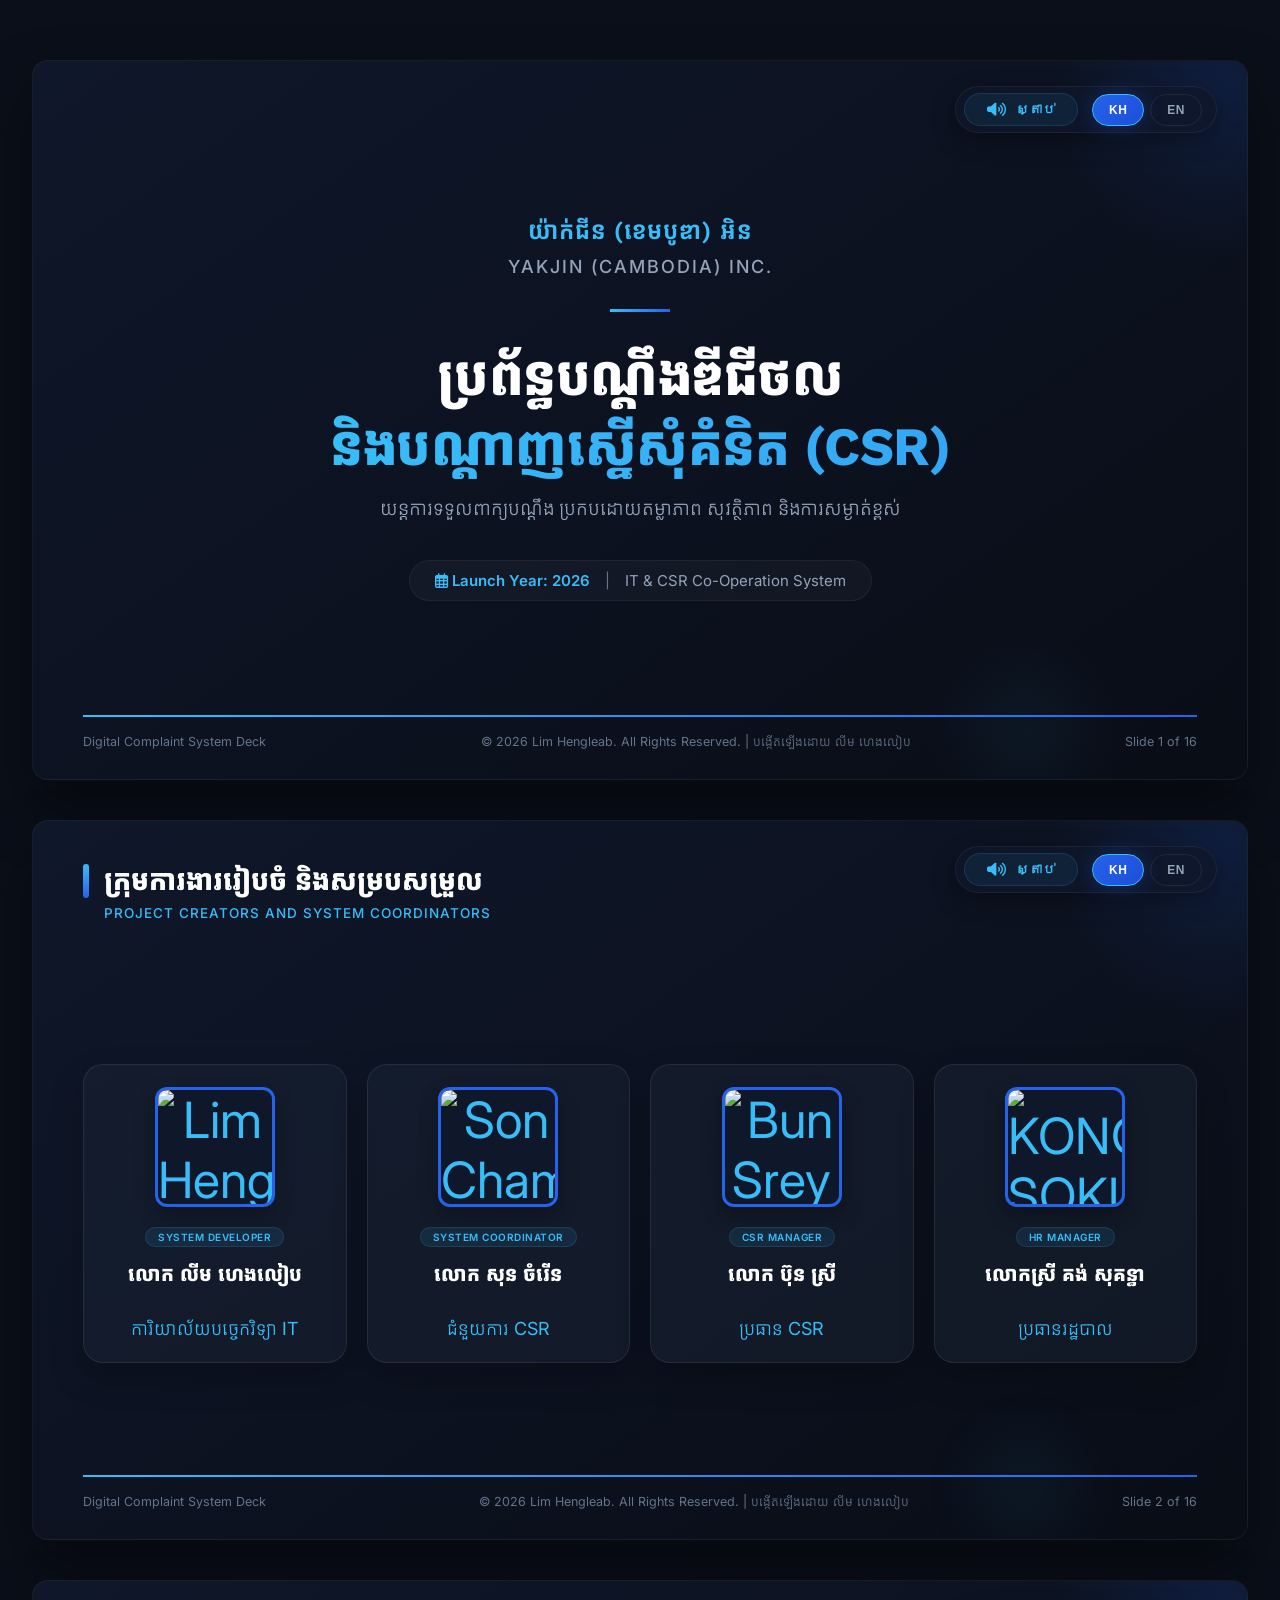
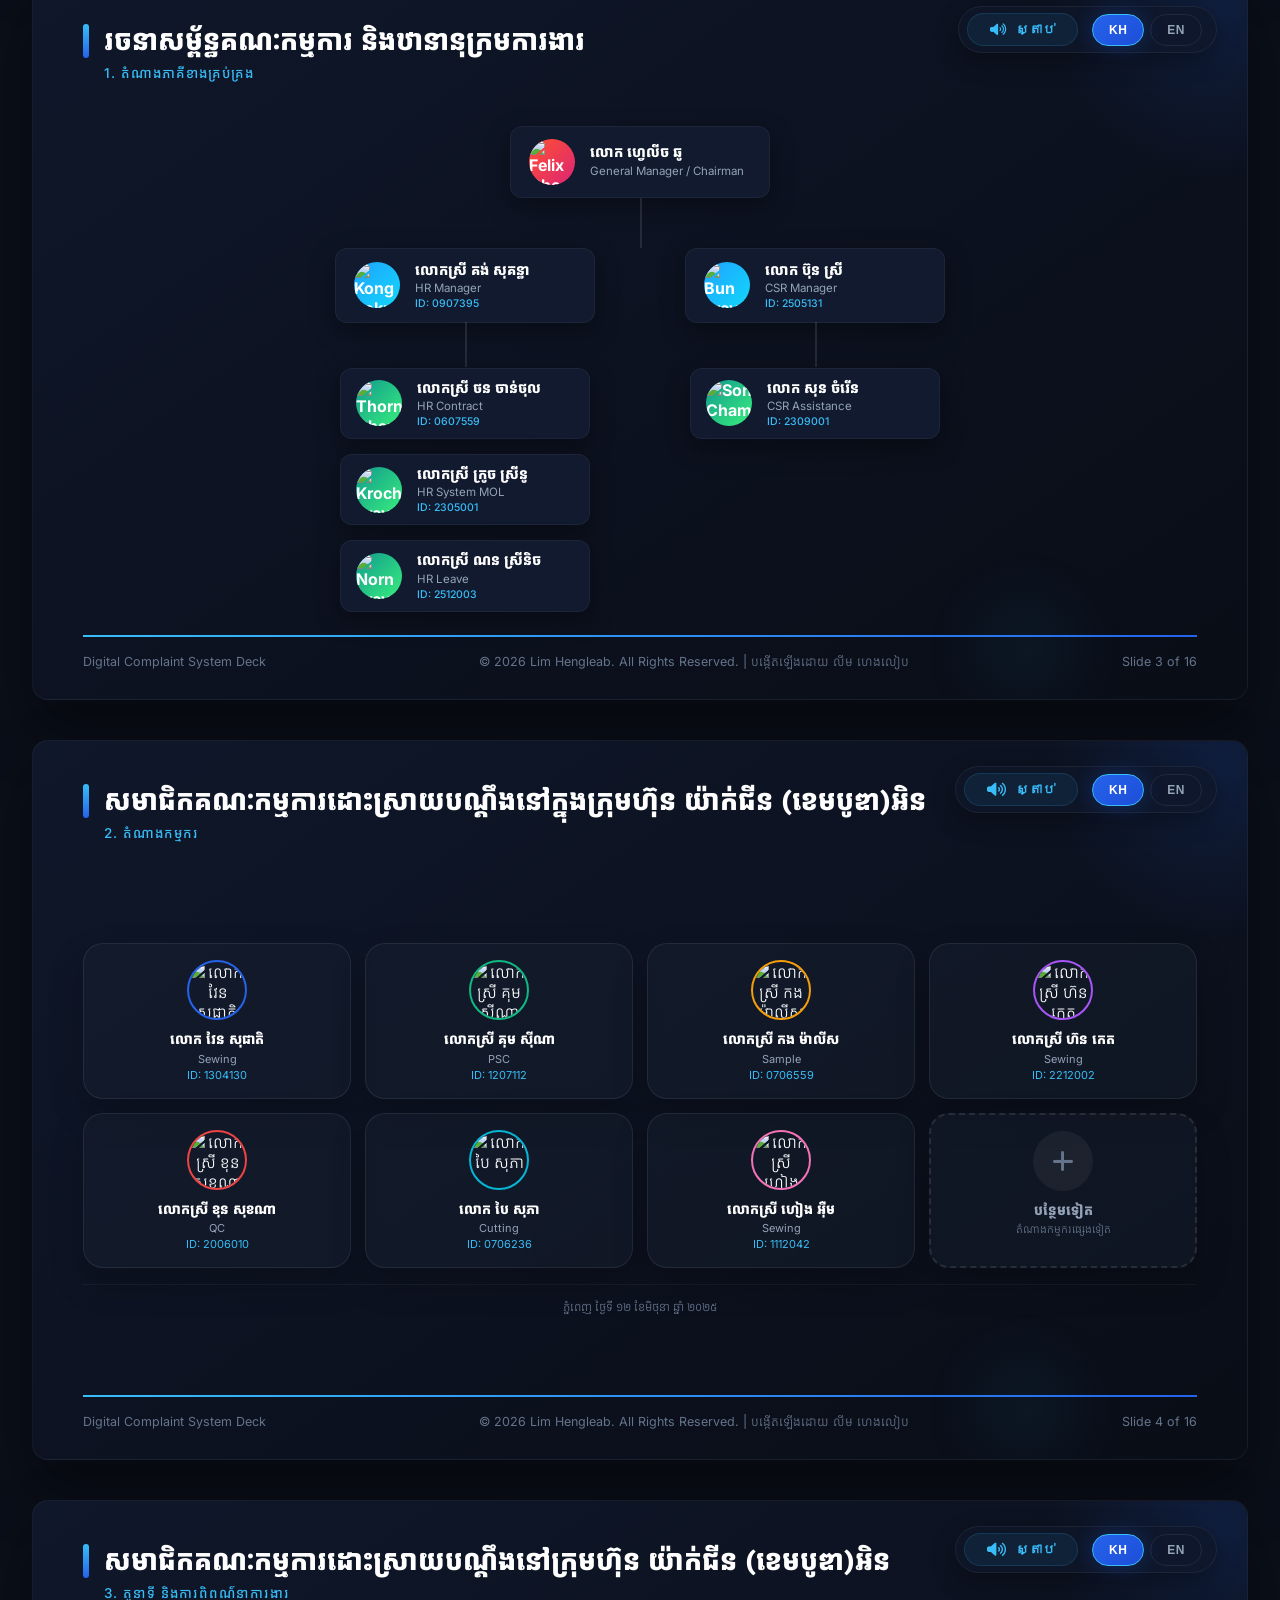
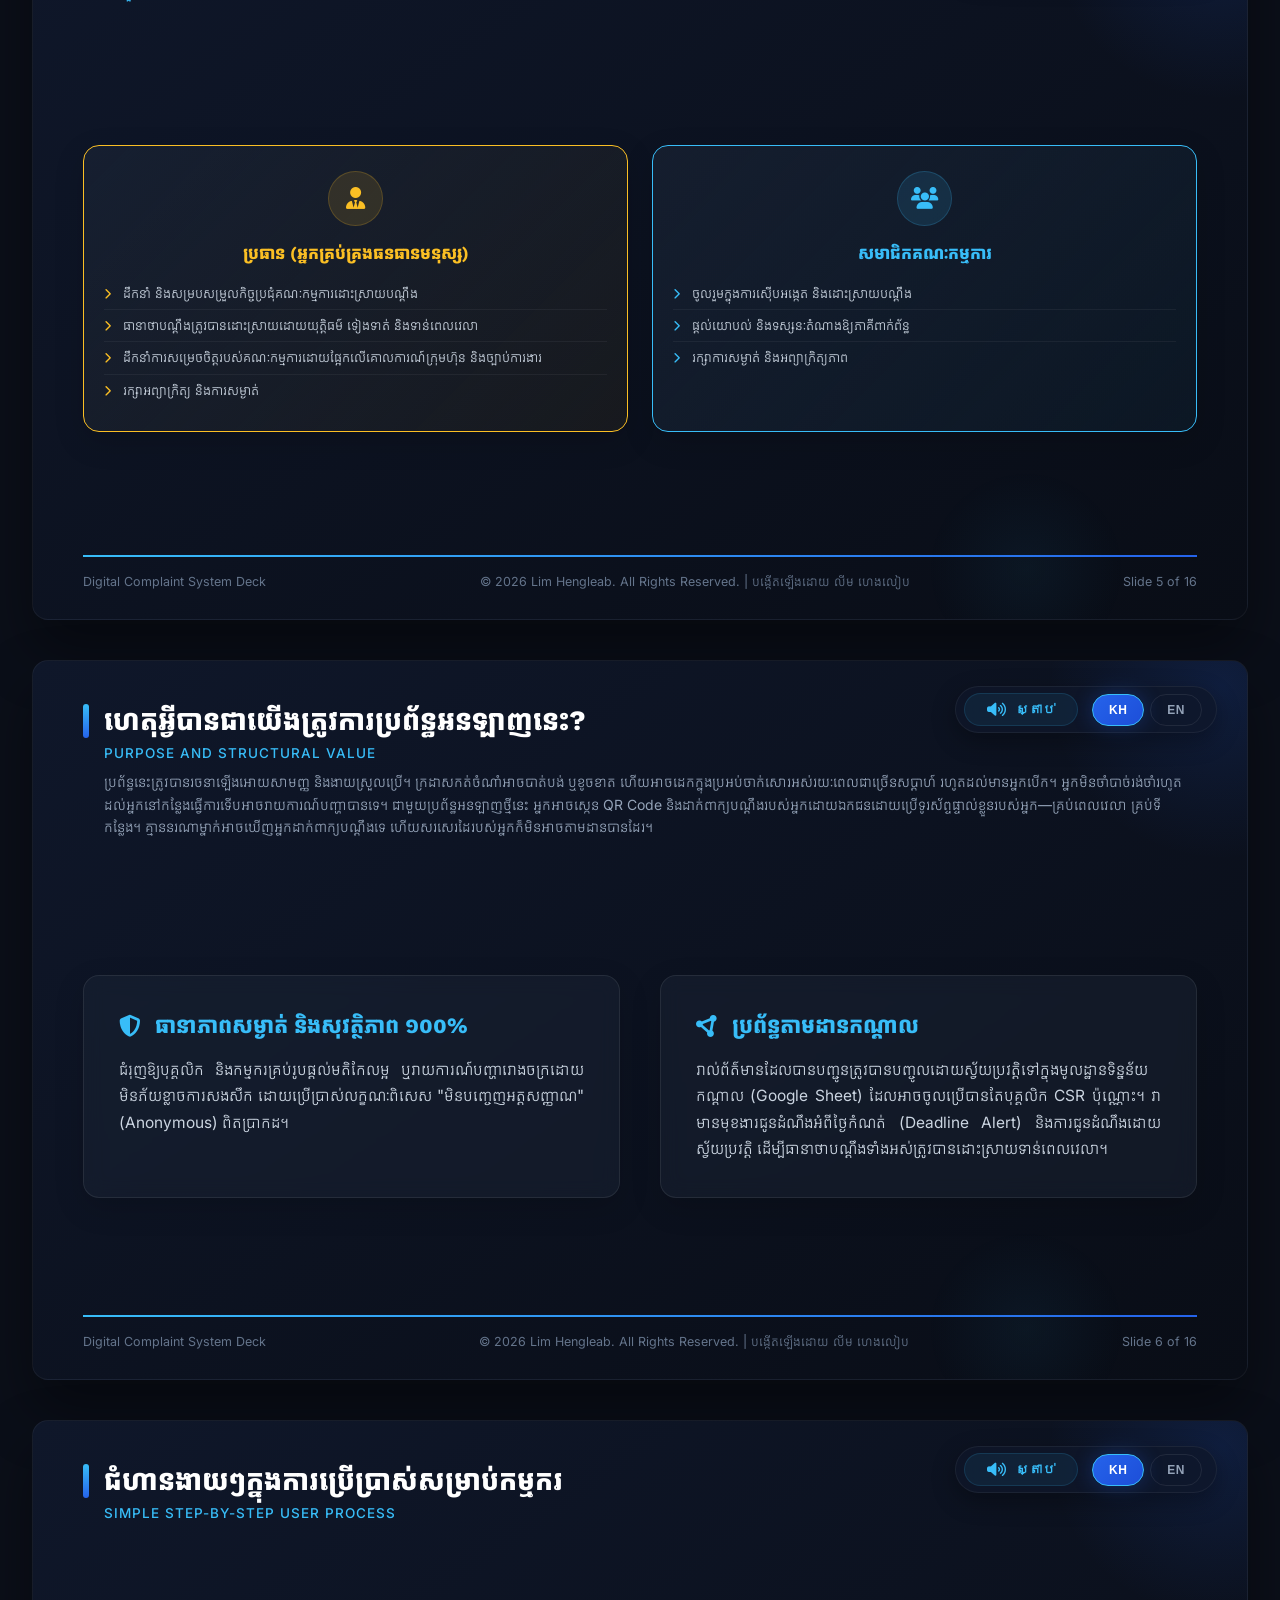
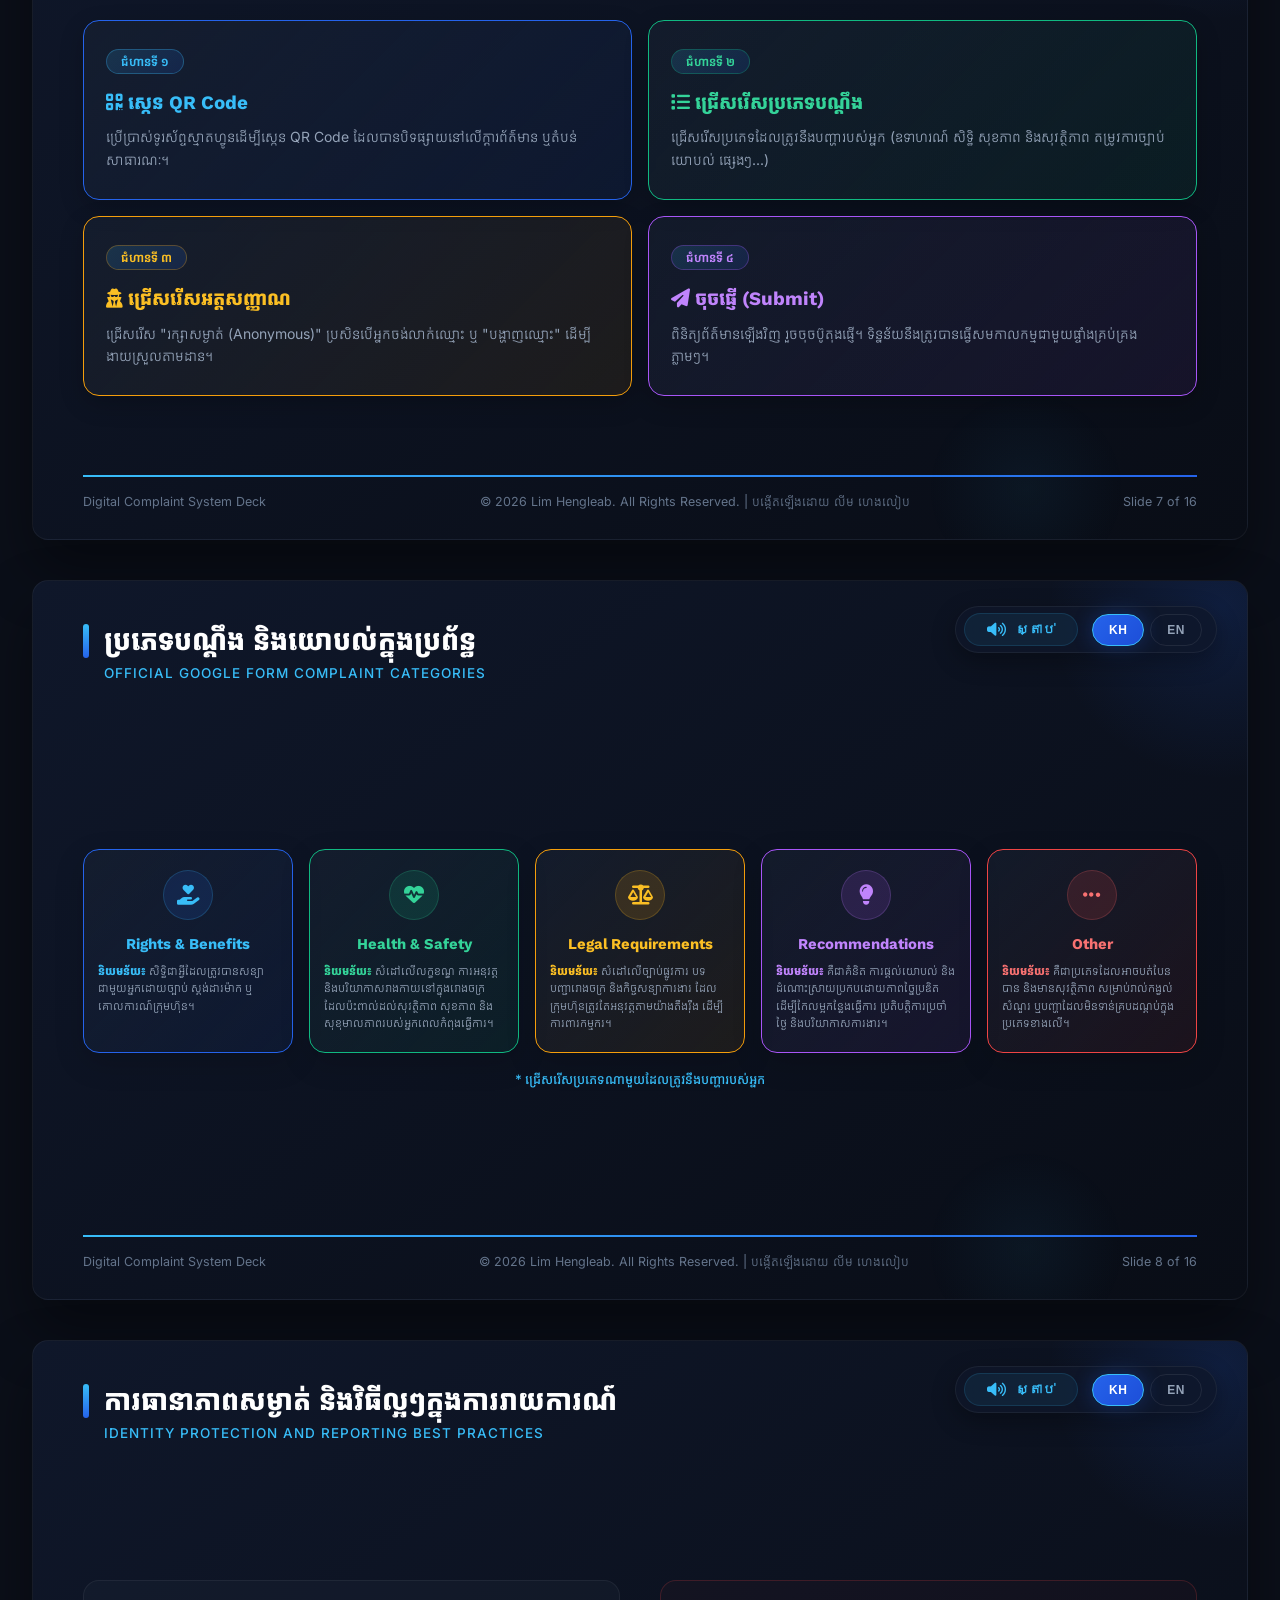
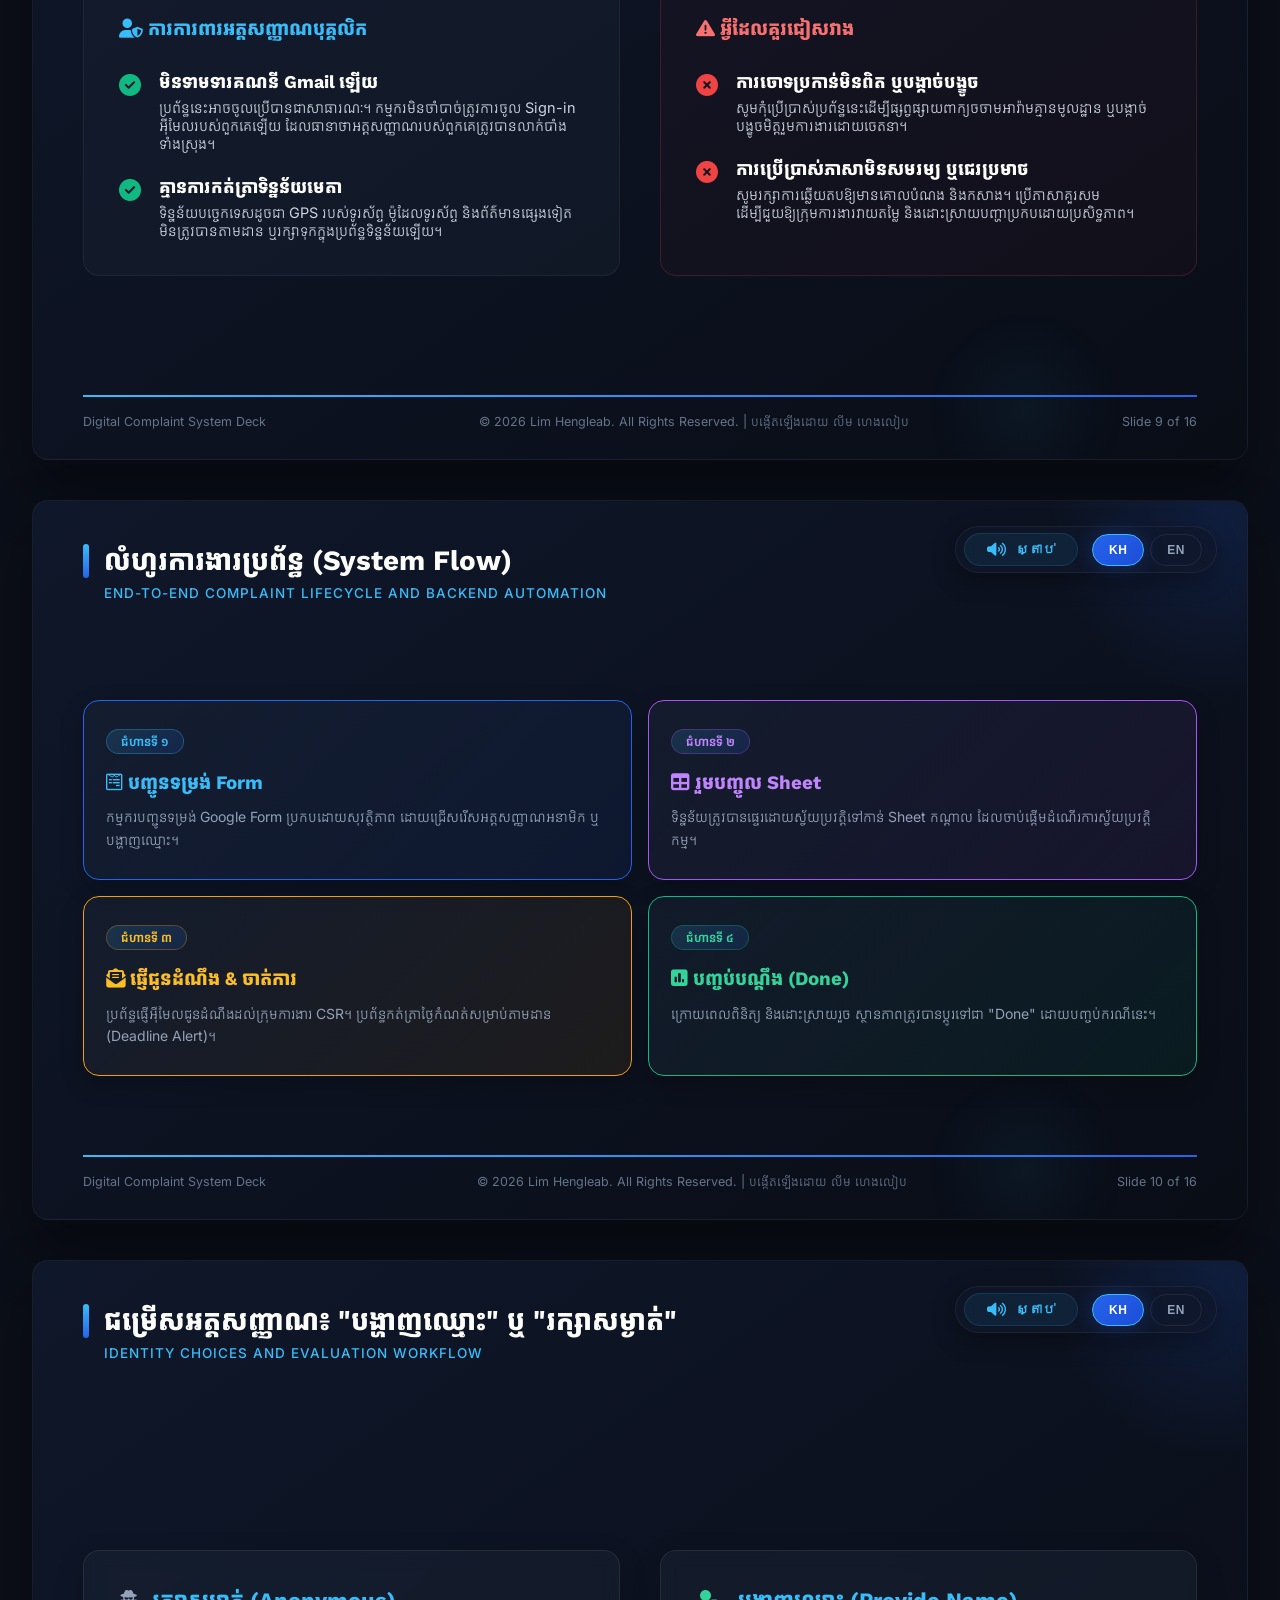
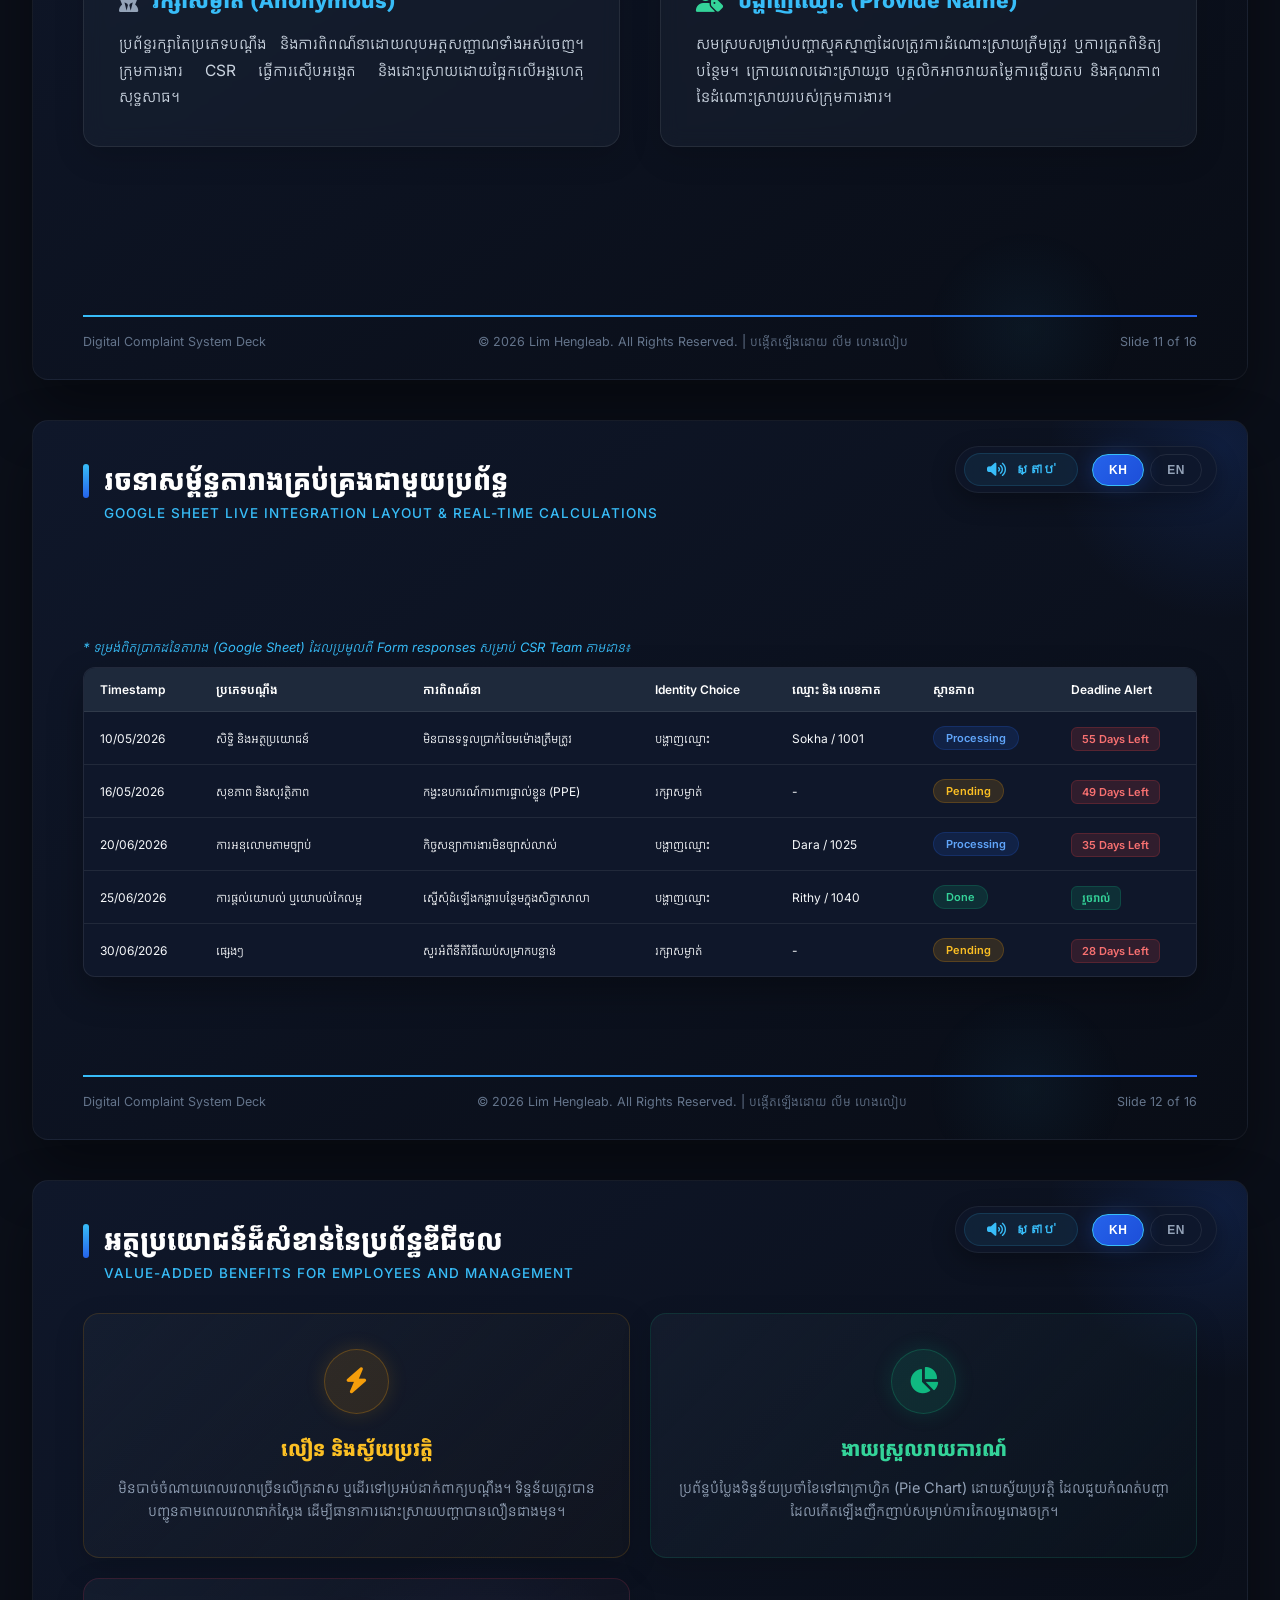
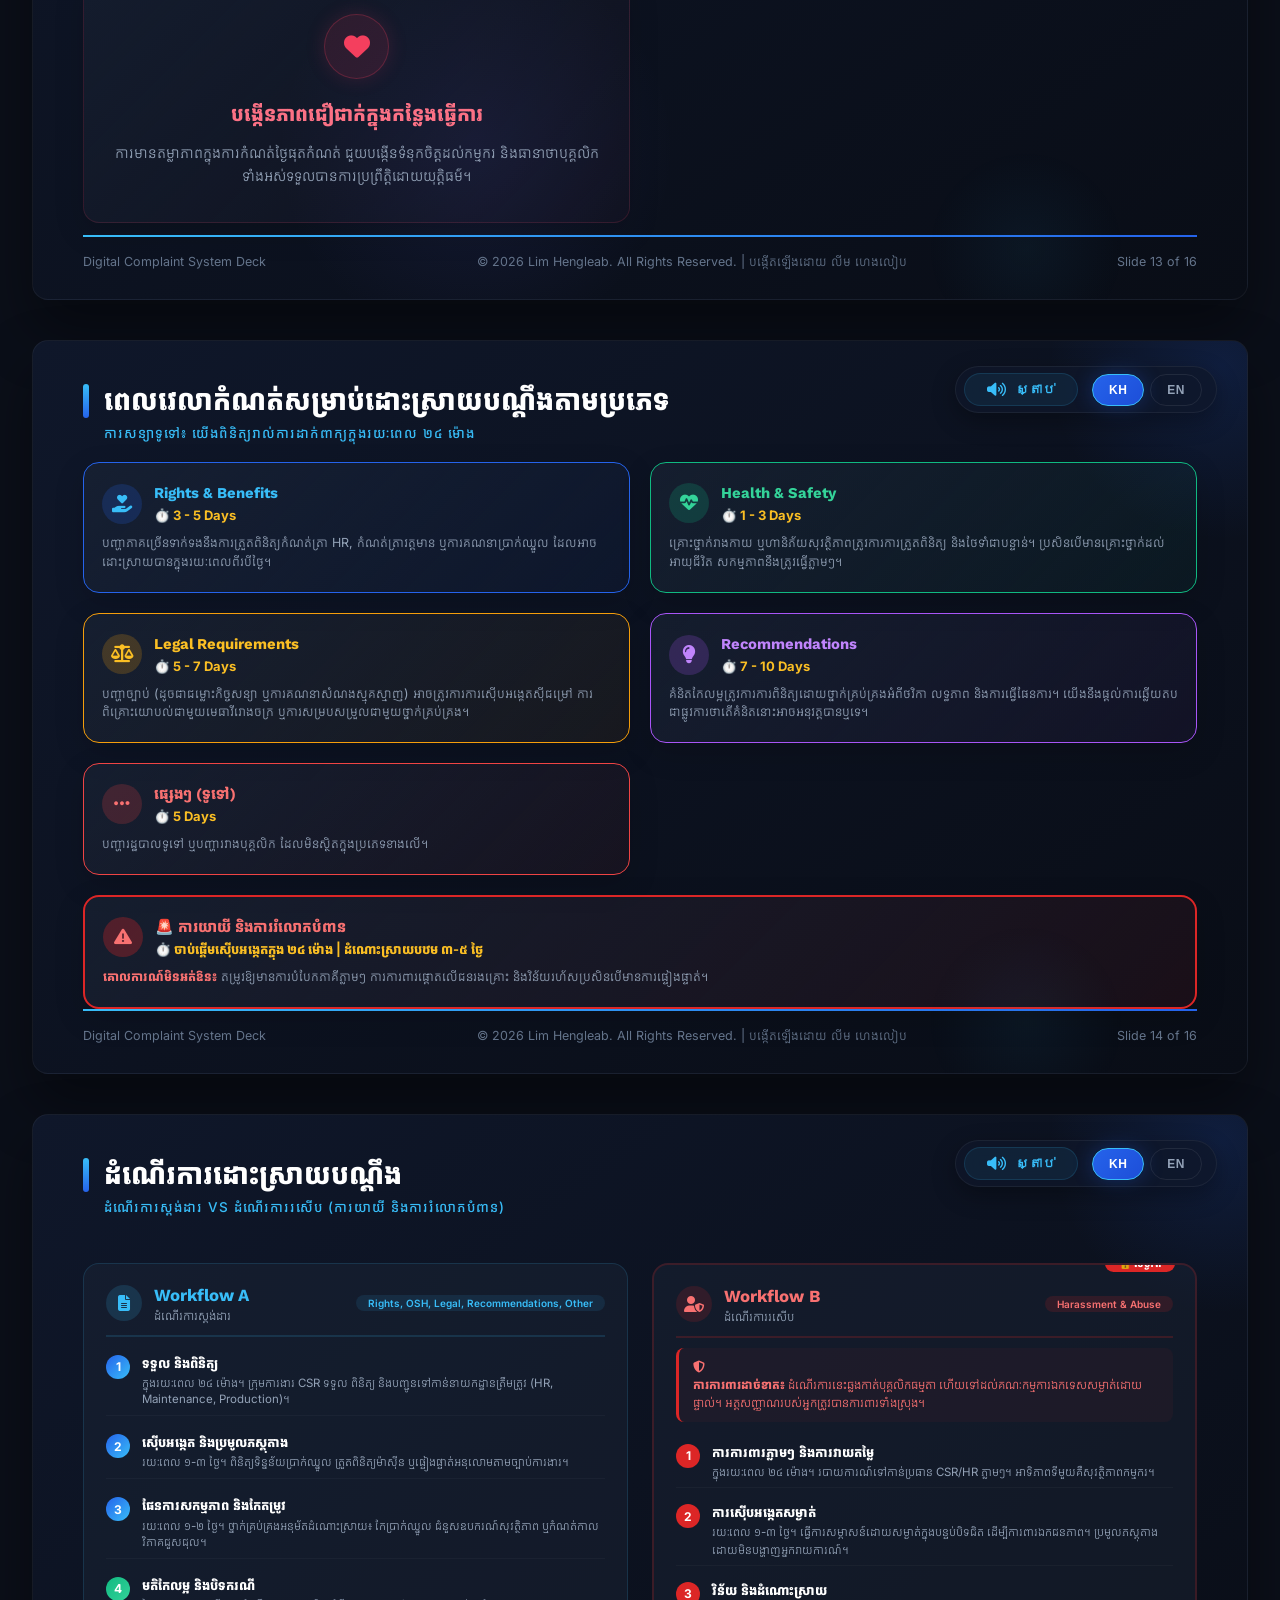
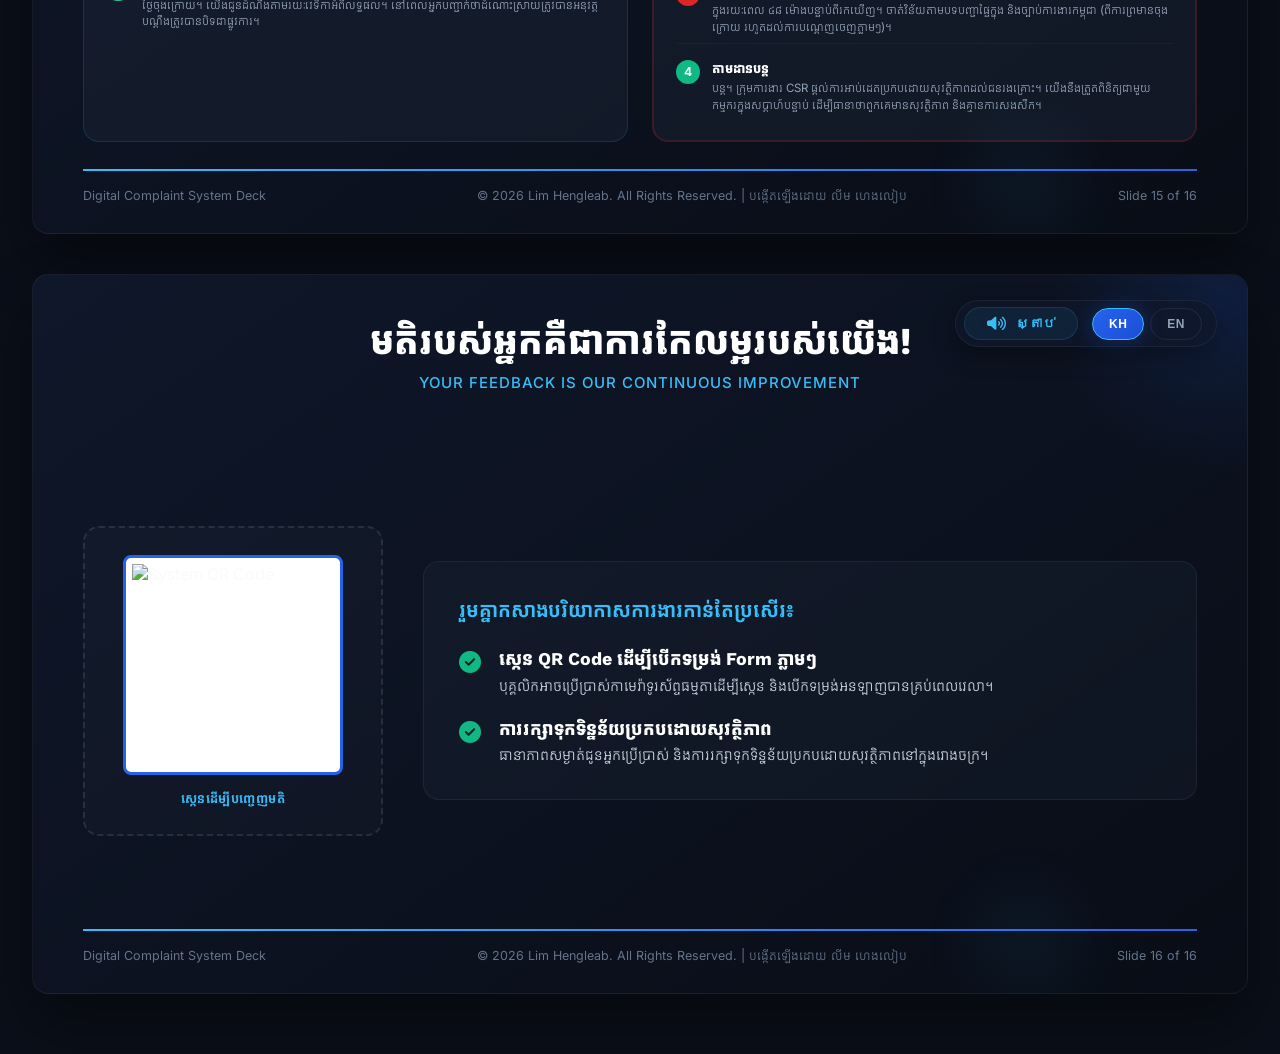
==== commit 6b6ad2ef: "update profile" ====
--- a/index.html
+++ b/index.html
@@ -63,6 +63,10 @@
         </div>
         <div class="slide-footer">
             <span>Digital Complaint System Deck</span>
+            <span>
+         <span data-lang="km">© 2026 Lim Hengleab. All Rights Reserved. | បង្កើតឡើងដោយ លីម ហេងលៀប</span>
+            <span data-lang="en">© 2026 Lim Hengleab. All Rights Reserved. | Created by Lim Hengleab</span>
+    </span>
             <span>Slide 1 of 16</span>
         </div>
     </div>
@@ -102,7 +106,7 @@
                         <img src="https://res.cloudinary.com/dfgegfg9c/image/upload/v1753510998/iim7nnbttuupatglhot0.jpg" alt="Lim Hengleab">
                     </div>
                     <div class="role-badge-modern">System Developer</div>
-                    <h3 data-lang="km">លោក លីម ហេងលាប</h3>
+                    <h3 data-lang="km">លោក លីម ហេងលៀប</h3>
                     <h3 data-lang="en">Mr. Lim Hengleab</h3>
                     <p style="font-size: 18px; color: #38bdf8; margin: 0;">
                         <span data-lang="km">ការិយាល័យបច្ចេកវិទ្យា IT</span>
@@ -115,7 +119,7 @@
                         <img src="https://res.cloudinary.com/dfgegfg9c/image/upload/v1783143691/jvhnv4x8ai8wnshtxezw.jpg" alt="Son Chamrouen">
                     </div>
                     <div class="role-badge-modern">System Coordinator</div>
-                    <h3 data-lang="km">លោក សុន ចំរឿន</h3>
+                    <h3 data-lang="km">លោក សុន ចំរើន</h3>
                     <h3 data-lang="en">Mr. Son Chamrouen</h3>
                     <p style="font-size: 18px; color: #38bdf8; margin: 0;">
                         <span data-lang="km">ជំនួយការ CSR</span>
@@ -128,7 +132,7 @@
                         <img src="https://res.cloudinary.com/dfgegfg9c/image/upload/v1783153906/rjtvp5jtmeihtmvjvxdc.jpg" alt="Bun Srey">
                     </div>
                     <div class="role-badge-modern">CSR Manager</div>
-                    <h3 data-lang="km">លោក ប៊ុន ស្រេី</h3>
+                    <h3 data-lang="km">លោក ប៊ុន ស្រី</h3>
                     <h3 data-lang="en">Mr. Bun Srey</h3>
                     <p style="font-size: 18px; color: #38bdf8; margin: 0;">
                         <span data-lang="km">ប្រធាន CSR</span>
@@ -153,11 +157,15 @@
 
         <div class="slide-footer">
             <span>Digital Complaint System Deck</span>
+            <span>
+         <span data-lang="km">© 2026 Lim Hengleab. All Rights Reserved. | បង្កើតឡើងដោយ លីម ហេងលៀប</span>
+            <span data-lang="en">© 2026 Lim Hengleab. All Rights Reserved. | Created by Lim Hengleab</span>
+    </span>
             <span>Slide 2 of 16</span>
         </div>
     </div>
 
-    <!-- ============================================================ -->
+         <!-- ============================================================ -->
     <!-- SLIDE 3: GRIEVANCE COMMITTEE - MANAGEMENT                      -->
     <!-- ============================================================ -->
     <div class="slide-container lang-km-mode" id="slide3">
@@ -194,10 +202,15 @@
                     <!-- Level 1: General Director -->
                     <div class="flow-level level-1">
                         <div class="flow-card leader-card">
-                            <div class="flow-avatar av-red">FC</div>
+                            <div class="flow-avatar av-red">
+                                <img src="https://res.cloudinary.com/dfgegfg9c/image/upload/v1783738848/kohisxpabsl8lrgbej5o.jpg" alt="Felix Cho" style="width:100%; height:100%; object-fit:cover; border-radius:50%;">
+                            </div>
                             <div class="flow-info">
-                                <h3 class="emp-name">Mr. Felix Cho</h3>
-                                <p class="emp-role">General Director / Chairman</p>
+                                <h3 class="emp-name">
+                                    <span data-lang="km">លោក ហ្វេលីច ឆូ</span>
+                                    <span data-lang="en">Mr. Felix Cho</span>
+                                </h3>
+                                <p class="emp-role">General Manager / Chairman</p>
                             </div>
                         </div>
                     </div>
@@ -207,36 +220,56 @@
                         <!-- HR Branch -->
                         <div class="flow-branch">
                             <div class="flow-card manager-card">
-                                <div class="flow-avatar av-blue">KS</div>
+                                <div class="flow-avatar av-blue">
+                                    <img src="https://res.cloudinary.com/dfgegfg9c/image/upload/v1783147076/e5zpwst8iyfslddkhg0j.jpg" alt="Kong Sokunthea" style="width:100%; height:100%; object-fit:cover; border-radius:50%;">
+                                </div>
                                 <div class="flow-info">
-                                    <h3 class="emp-name">Ms. Kong Sokunthea</h3>
-                                    <p class="emp-role">HR Manager / Ombudsman</p>
+                                    <h3 class="emp-name">
+                                        <span data-lang="km">លោកស្រី គង់ សុគន្ធា</span>
+                                        <span data-lang="en">Ms. Kong Sokunthea</span>
+                                    </h3>
+                                    <p class="emp-role">HR Manager</p>
                                     <span class="emp-id">ID: 0907395</span>
                                 </div>
                             </div>
                             <div class="flow-children">
                                 <div class="flow-card staff-card">
-                                    <div class="flow-avatar av-green">TC</div>
+                                    <div class="flow-avatar av-green">
+                                        <img src="https://res.cloudinary.com/dfgegfg9c/image/upload/v1783738907/on9wavxr1x7lifvytfnp.jpg" alt="Thorn Chanthol" style="width:100%; height:100%; object-fit:cover; border-radius:50%;">
+                                    </div>
                                     <div class="flow-info">
-                                        <h4 class="emp-name">Ms. Thorn Chanthol</h4>
-                                        <p class="emp-role">HR Assistance / MGMT. REP</p>
+                                        <h4 class="emp-name">
+                                            <span data-lang="km">លោកស្រី ថន ចាន់ថុល</span>
+                                            <span data-lang="en">Ms. Thorn Chanthol</span>
+                                        </h4>
+                                        <p class="emp-role">HR Contract</p>
                                         <span class="emp-id">ID: 0607559</span>
                                     </div>
                                 </div>
                                 <div class="flow-card staff-card">
-                                    <div class="flow-avatar av-green">KS</div>
+                                    <div class="flow-avatar av-green">
+                                        <img src="https://res.cloudinary.com/dfgegfg9c/image/upload/v1783738671/dtet7nlfiylhjved9opd.jpg" alt="Kroch Sreynou" style="width:100%; height:100%; object-fit:cover; border-radius:50%;">
+                                    </div>
                                     <div class="flow-info">
-                                        <h4 class="emp-name">Ms. Kroch Sreynou</h4>
-                                        <p class="emp-role">HR Assistance / MGMT. REP</p>
+                                        <h4 class="emp-name">
+                                            <span data-lang="km">លោកស្រី ក្រូច ស្រីនូ</span>
+                                            <span data-lang="en">Ms. Kroch Sreynou</span>
+                                        </h4>
+                                        <p class="emp-role">HR System MOL</p>
                                         <span class="emp-id">ID: 2305001</span>
                                     </div>
                                 </div>
                                 <div class="flow-card staff-card">
-                                    <div class="flow-avatar av-green">SS</div>
+                                    <div class="flow-avatar av-green">
+                                        <img src="https://res.cloudinary.com/dfgegfg9c/image/upload/v1783736911/tlgmsyay730quwwyecys.jpg" alt="Norn Sreynich" style="width:100%; height:100%; object-fit:cover; border-radius:50%;">
+                                    </div>
                                     <div class="flow-info">
-                                        <h4 class="emp-name">Ms. Sarom Sreyream</h4>
-                                        <p class="emp-role">HR Assistance / MGMT. REP</p>
-                                        <span class="emp-id">ID: 2406055</span>
+                                        <h4 class="emp-name">
+                                            <span data-lang="km">លោកស្រី ណន ស្រីនិច</span>
+                                            <span data-lang="en">Ms. Norn Sreynich</span>
+                                        </h4>
+                                        <p class="emp-role">HR Leave</p>
+                                        <span class="emp-id">ID: 2512003</span>
                                     </div>
                                 </div>
                             </div>
@@ -245,19 +278,29 @@
                         <!-- CSR Branch -->
                         <div class="flow-branch">
                             <div class="flow-card manager-card">
-                                <div class="flow-avatar av-blue">BS</div>
+                                <div class="flow-avatar av-blue">
+                                    <img src="https://res.cloudinary.com/dfgegfg9c/image/upload/v1783153906/rjtvp5jtmeihtmvjvxdc.jpg" alt="Bun Srey" style="width:100%; height:100%; object-fit:cover; border-radius:50%;">
+                                </div>
                                 <div class="flow-info">
-                                    <h3 class="emp-name">Mr. Bun Srey</h3>
-                                    <p class="emp-role">CSR Manager / Secretary</p>
+                                    <h3 class="emp-name">
+                                        <span data-lang="km">លោក ប៊ុន ស្រី</span>
+                                        <span data-lang="en">Mr. Bun Srey</span>
+                                    </h3>
+                                    <p class="emp-role">CSR Manager</p>
                                     <span class="emp-id">ID: 2505131</span>
                                 </div>
                             </div>
                             <div class="flow-children">
                                 <div class="flow-card staff-card">
-                                    <div class="flow-avatar av-green">SC</div>
+                                    <div class="flow-avatar av-green">
+                                        <img src="https://res.cloudinary.com/dfgegfg9c/image/upload/v1783143691/jvhnv4x8ai8wnshtxezw.jpg" alt="Son Chamrouen" style="width:100%; height:100%; object-fit:cover; border-radius:50%;">
+                                    </div>
                                     <div class="flow-info">
-                                        <h4 class="emp-name">Mr. Son Chamrouen</h4>
-                                        <p class="emp-role">CSR Assistance / MGMT. REP</p>
+                                        <h4 class="emp-name">
+                                            <span data-lang="km">លោក សុន ចំរើន</span>
+                                            <span data-lang="en">Mr. Son Chamrouen</span>
+                                        </h4>
+                                        <p class="emp-role">CSR Assistance</p>
                                         <span class="emp-id">ID: 2309001</span>
                                     </div>
                                 </div>
@@ -270,11 +313,15 @@
 
         <div class="slide-footer">
             <span>Digital Complaint System Deck</span>
+            <span>
+         <span data-lang="km">© 2026 Lim Hengleab. All Rights Reserved. | បង្កើតឡើងដោយ លីម ហេងលៀប</span>
+            <span data-lang="en">© 2026 Lim Hengleab. All Rights Reserved. | Created by Lim Hengleab</span>
+    </span>
             <span>Slide 3 of 16</span>
         </div>
     </div>
 
-    <!-- ============================================================ -->
+         <!-- ============================================================ -->
     <!-- SLIDE 4: GRIEVANCE COMMITTEE - WORKER REPS                    -->
     <!-- ============================================================ -->
     <div class="slide-container lang-km-mode" id="slide4">
@@ -309,56 +356,91 @@
             <div style="display: grid; grid-template-columns: repeat(4, 1fr); gap: 14px; width: 100%;">
                 <!-- Worker 1 -->
                 <div class="profile-card-modern" style="padding: 16px 12px; width: 100%; max-width: 100%; flex: none; background: rgba(30, 41, 59, 0.3);">
-                    <div style="width: 60px; height: 60px; border-radius: 50%; background: linear-gradient(135deg, #2563eb, #38bdf8); display: flex; align-items: center; justify-content: center; font-size: 22px; color: #fff; margin: 0 auto 10px auto; font-weight: 700;">VS</div>
-                    <h4 style="color: #ffffff; font-size: 14px; margin: 0;">លោក វុឌ្ឍន៍ សុខាណា</h4>
+                    <div style="width: 60px; height: 60px; border-radius: 50%; overflow: hidden; margin: 0 auto 10px auto; border: 2px solid #2563eb;">
+                        <img src="https://res.cloudinary.com/dfgegfg9c/image/upload/v1783738672/mzhqz0qkaszx8uljcfvy.jpg" alt="លោក វែន សុជាតិ" style="width:100%; height:100%; object-fit:cover;">
+                    </div>
+                    <h4 style="color: #ffffff; font-size: 14px; margin: 0;">
+                        <span data-lang="km">លោក វែន សុជាតិ</span>
+                        <span data-lang="en">Mr. Ven Socheat</span>
+                    </h4>
                     <p style="color: #94a3b8; font-size: 11px; margin: 2px 0;">Sewing</p>
                     <p style="color: #38bdf8; font-size: 11px; margin: 0;">ID: 1304130</p>
                 </div>
 
                 <!-- Worker 2 -->
                 <div class="profile-card-modern" style="padding: 16px 12px; width: 100%; max-width: 100%; flex: none; background: rgba(30, 41, 59, 0.3);">
-                    <div style="width: 60px; height: 60px; border-radius: 50%; background: linear-gradient(135deg, #10b981, #34d399); display: flex; align-items: center; justify-content: center; font-size: 22px; color: #fff; margin: 0 auto 10px auto; font-weight: 700;">KS</div>
-                    <h4 style="color: #ffffff; font-size: 14px; margin: 0;">លោកស្រី គុម ស្រីណា</h4>
+                    <div style="width: 60px; height: 60px; border-radius: 50%; overflow: hidden; margin: 0 auto 10px auto; border: 2px solid #10b981;">
+                        <img src="https://res.cloudinary.com/dfgegfg9c/image/upload/v1783738671/qsppqbf4q8yyxum0lrjp.jpg" alt="លោកស្រី គុម ស៊ីណា" style="width:100%; height:100%; object-fit:cover;">
+                    </div>
+                    <h4 style="color: #ffffff; font-size: 14px; margin: 0;">
+                        <span data-lang="km">លោកស្រី គុម ស៊ីណា</span>
+                        <span data-lang="en">Ms. Kum Sina</span>
+                    </h4>
                     <p style="color: #94a3b8; font-size: 11px; margin: 2px 0;">PSC</p>
                     <p style="color: #38bdf8; font-size: 11px; margin: 0;">ID: 1207112</p>
                 </div>
 
                 <!-- Worker 3 -->
                 <div class="profile-card-modern" style="padding: 16px 12px; width: 100%; max-width: 100%; flex: none; background: rgba(30, 41, 59, 0.3);">
-                    <div style="width: 60px; height: 60px; border-radius: 50%; background: linear-gradient(135deg, #f59e0b, #fbbf24); display: flex; align-items: center; justify-content: center; font-size: 22px; color: #fff; margin: 0 auto 10px auto; font-weight: 700;">KM</div>
-                    <h4 style="color: #ffffff; font-size: 14px; margin: 0;">លោកស្រី កុង ម៉ាលីស</h4>
+                    <div style="width: 60px; height: 60px; border-radius: 50%; overflow: hidden; margin: 0 auto 10px auto; border: 2px solid #f59e0b;">
+                        <img src="https://res.cloudinary.com/dfgegfg9c/image/upload/v1783738671/qh2khgedadi4bcbnowjj.jpg" alt="លោកស្រី កង ម៉ាលីស" style="width:100%; height:100%; object-fit:cover;">
+                    </div>
+                    <h4 style="color: #ffffff; font-size: 14px; margin: 0;">
+                        <span data-lang="km">លោកស្រី កង ម៉ាលីស</span>
+                        <span data-lang="en">Ms. Kong Malis</span>
+                    </h4>
                     <p style="color: #94a3b8; font-size: 11px; margin: 2px 0;">Sample</p>
                     <p style="color: #38bdf8; font-size: 11px; margin: 0;">ID: 0706559</p>
                 </div>
 
                 <!-- Worker 4 -->
                 <div class="profile-card-modern" style="padding: 16px 12px; width: 100%; max-width: 100%; flex: none; background: rgba(30, 41, 59, 0.3);">
-                    <div style="width: 60px; height: 60px; border-radius: 50%; background: linear-gradient(135deg, #a855f7, #c084fc); display: flex; align-items: center; justify-content: center; font-size: 22px; color: #fff; margin: 0 auto 10px auto; font-weight: 700;">HK</div>
-                    <h4 style="color: #ffffff; font-size: 14px; margin: 0;">លោកស្រី ហ៊ក កេី</h4>
+                    <div style="width: 60px; height: 60px; border-radius: 50%; overflow: hidden; margin: 0 auto 10px auto; border: 2px solid #a855f7;">
+                        <img src="https://res.cloudinary.com/dfgegfg9c/image/upload/v1783738671/l5xxj3q86ejpknpxao4h.jpg" alt="លោកស្រី ហ៊ន កេត" style="width:100%; height:100%; object-fit:cover;">
+                    </div>
+                    <h4 style="color: #ffffff; font-size: 14px; margin: 0;">
+                        <span data-lang="km">លោកស្រី ហ៊ន កេត</span>
+                        <span data-lang="en">Ms. Horn Ket</span>
+                    </h4>
                     <p style="color: #94a3b8; font-size: 11px; margin: 2px 0;">Sewing</p>
                     <p style="color: #38bdf8; font-size: 11px; margin: 0;">ID: 2212002</p>
                 </div>
 
                 <!-- Worker 5 -->
                 <div class="profile-card-modern" style="padding: 16px 12px; width: 100%; max-width: 100%; flex: none; background: rgba(30, 41, 59, 0.3);">
-                    <div style="width: 60px; height: 60px; border-radius: 50%; background: linear-gradient(135deg, #ef4444, #f87171); display: flex; align-items: center; justify-content: center; font-size: 22px; color: #fff; margin: 0 auto 10px auto; font-weight: 700;">KN</div>
-                    <h4 style="color: #ffffff; font-size: 14px; margin: 0;">លោកស្រី ខុន សុខណា</h4>
+                    <div style="width: 60px; height: 60px; border-radius: 50%; overflow: hidden; margin: 0 auto 10px auto; border: 2px solid #ef4444;">
+                        <img src="https://res.cloudinary.com/dfgegfg9c/image/upload/v1783738671/w5kc4obpjugvwmbxwbul.jpg" alt="លោកស្រី ខុន សុខណា" style="width:100%; height:100%; object-fit:cover;">
+                    </div>
+                    <h4 style="color: #ffffff; font-size: 14px; margin: 0;">
+                        <span data-lang="km">លោកស្រី ខុន សុខណា</span>
+                        <span data-lang="en">Ms. Khon Sokna</span>
+                    </h4>
                     <p style="color: #94a3b8; font-size: 11px; margin: 2px 0;">QC</p>
                     <p style="color: #38bdf8; font-size: 11px; margin: 0;">ID: 2006010</p>
                 </div>
 
                 <!-- Worker 6 -->
                 <div class="profile-card-modern" style="padding: 16px 12px; width: 100%; max-width: 100%; flex: none; background: rgba(30, 41, 59, 0.3);">
-                    <div style="width: 60px; height: 60px; border-radius: 50%; background: linear-gradient(135deg, #06b6d4, #22d3ee); display: flex; align-items: center; justify-content: center; font-size: 22px; color: #fff; margin: 0 auto 10px auto; font-weight: 700;">BS</div>
-                    <h4 style="color: #ffffff; font-size: 14px; margin: 0;">លោក ប៊ុន សុភា</h4>
+                    <div style="width: 60px; height: 60px; border-radius: 50%; overflow: hidden; margin: 0 auto 10px auto; border: 2px solid #06b6d4;">
+                        <img src="https://res.cloudinary.com/dfgegfg9c/image/upload/v1783738671/eyut484miuhlp3argutn.jpg" alt="លោក បៃ សុភា" style="width:100%; height:100%; object-fit:cover;">
+                    </div>
+                    <h4 style="color: #ffffff; font-size: 14px; margin: 0;">
+                        <span data-lang="km">លោក បៃ សុភា</span>
+                        <span data-lang="en">Mr. Bai Sophea</span>
+                    </h4>
                     <p style="color: #94a3b8; font-size: 11px; margin: 2px 0;">Cutting</p>
                     <p style="color: #38bdf8; font-size: 11px; margin: 0;">ID: 0706236</p>
                 </div>
 
                 <!-- Worker 7 -->
                 <div class="profile-card-modern" style="padding: 16px 12px; width: 100%; max-width: 100%; flex: none; background: rgba(30, 41, 59, 0.3);">
-                    <div style="width: 60px; height: 60px; border-radius: 50%; background: linear-gradient(135deg, #f472b6, #fb7185); display: flex; align-items: center; justify-content: center; font-size: 22px; color: #fff; margin: 0 auto 10px auto; font-weight: 700;">HO</div>
-                    <h4 style="color: #ffffff; font-size: 14px; margin: 0;">លោកស្រី ហ្គាង អ៊ីម</h4>
+                    <div style="width: 60px; height: 60px; border-radius: 50%; overflow: hidden; margin: 0 auto 10px auto; border: 2px solid #f472b6;">
+                        <img src="https://res.cloudinary.com/dfgegfg9c/image/upload/v1783738671/leyignhfhuyoaxldjuvk.jpg" alt="លោកស្រី ហៀង អ៊ឺម" style="width:100%; height:100%; object-fit:cover;">
+                    </div>
+                    <h4 style="color: #ffffff; font-size: 14px; margin: 0;">
+                        <span data-lang="km">លោកស្រី ហៀង អ៊ឺម</span>
+                        <span data-lang="en">Ms. Heang Oem</span>
+                    </h4>
                     <p style="color: #94a3b8; font-size: 11px; margin: 2px 0;">Sewing</p>
                     <p style="color: #38bdf8; font-size: 11px; margin: 0;">ID: 1112042</p>
                 </div>
@@ -387,6 +469,10 @@
 
         <div class="slide-footer">
             <span>Digital Complaint System Deck</span>
+            <span>
+         <span data-lang="km">© 2026 Lim Hengleab. All Rights Reserved. | បង្កើតឡើងដោយ លីម ហេងលៀប</span>
+            <span data-lang="en">© 2026 Lim Hengleab. All Rights Reserved. | Created by Lim Hengleab</span>
+    </span>
             <span>Slide 4 of 16</span>
         </div>
     </div>
@@ -489,6 +575,10 @@
 
         <div class="slide-footer">
             <span>Digital Complaint System Deck</span>
+            <span>
+         <span data-lang="km">© 2026 Lim Hengleab. All Rights Reserved. | បង្កើតឡើងដោយ លីម ហេងលៀប</span>
+            <span data-lang="en">© 2026 Lim Hengleab. All Rights Reserved. | Created by Lim Hengleab</span>
+    </span>
             <span>Slide 5 of 16</span>
         </div>
     </div>
@@ -544,6 +634,10 @@
         </div>
         <div class="slide-footer">
             <span>Digital Complaint System Deck</span>
+            <span>
+         <span data-lang="km">© 2026 Lim Hengleab. All Rights Reserved. | បង្កើតឡើងដោយ លីម ហេងលៀប</span>
+            <span data-lang="en">© 2026 Lim Hengleab. All Rights Reserved. | Created by Lim Hengleab</span>
+    </span>
             <span>Slide 6 of 16</span>
         </div>
     </div>
@@ -616,6 +710,10 @@
         </div>
         <div class="slide-footer">
             <span>Digital Complaint System Deck</span>
+            <span>
+         <span data-lang="km">© 2026 Lim Hengleab. All Rights Reserved. | បង្កើតឡើងដោយ លីម ហេងលៀប</span>
+            <span data-lang="en">© 2026 Lim Hengleab. All Rights Reserved. | Created by Lim Hengleab</span>
+    </span>
             <span>Slide 7 of 16</span>
         </div>
     </div>
@@ -713,6 +811,10 @@
         </div>
         <div class="slide-footer">
             <span>Digital Complaint System Deck</span>
+            <span>
+         <span data-lang="km">© 2026 Lim Hengleab. All Rights Reserved. | បង្កើតឡើងដោយ លីម ហេងលៀប</span>
+            <span data-lang="en">© 2026 Lim Hengleab. All Rights Reserved. | Created by Lim Hengleab</span>
+    </span>
             <span>Slide 8 of 16</span>
         </div>
     </div>
@@ -811,6 +913,10 @@
         </div>
         <div class="slide-footer">
             <span>Digital Complaint System Deck</span>
+            <span>
+         <span data-lang="km">© 2026 Lim Hengleab. All Rights Reserved. | បង្កើតឡើងដោយ លីម ហេងលៀប</span>
+            <span data-lang="en">© 2026 Lim Hengleab. All Rights Reserved. | Created by Lim Hengleab</span>
+    </span>
             <span>Slide 9 of 16</span>
         </div>
     </div>
@@ -883,6 +989,10 @@
         </div>
         <div class="slide-footer">
             <span>Digital Complaint System Deck</span>
+            <span>
+         <span data-lang="km">© 2026 Lim Hengleab. All Rights Reserved. | បង្កើតឡើងដោយ លីម ហេងលៀប</span>
+            <span data-lang="en">© 2026 Lim Hengleab. All Rights Reserved. | Created by Lim Hengleab</span>
+    </span>
             <span>Slide 10 of 16</span>
         </div>
     </div>
@@ -934,6 +1044,10 @@
         </div>
         <div class="slide-footer">
             <span>Digital Complaint System Deck</span>
+            <span>
+         <span data-lang="km">© 2026 Lim Hengleab. All Rights Reserved. | បង្កើតឡើងដោយ លីម ហេងលៀប</span>
+            <span data-lang="en">© 2026 Lim Hengleab. All Rights Reserved. | Created by Lim Hengleab</span>
+    </span>
             <span>Slide 11 of 16</span>
         </div>
     </div>
@@ -1035,6 +1149,10 @@
         </div>
         <div class="slide-footer">
             <span>Digital Complaint System Deck</span>
+            <span>
+         <span data-lang="km">© 2026 Lim Hengleab. All Rights Reserved. | បង្កើតឡើងដោយ លីម ហេងលៀប</span>
+            <span data-lang="en">© 2026 Lim Hengleab. All Rights Reserved. | Created by Lim Hengleab</span>
+    </span>
             <span>Slide 12 of 16</span>
         </div>
     </div>
@@ -1107,7 +1225,11 @@
         </div>
 
         <div class="slide-footer">
-            <span>CSR &amp; IT Operations System Presentation</span>
+           <span>Digital Complaint System Deck</span>
+            <span>
+         <span data-lang="km">© 2026 Lim Hengleab. All Rights Reserved. | បង្កើតឡើងដោយ លីម ហេងលៀប</span>
+            <span data-lang="en">© 2026 Lim Hengleab. All Rights Reserved. | Created by Lim Hengleab</span>
+    </span>
             <span>Slide 13 of 16</span>
         </div>
     </div>
@@ -1252,6 +1374,10 @@
 
     <div class="slide-footer">
         <span>Digital Complaint System Deck</span>
+        <span>
+         <span data-lang="km">© 2026 Lim Hengleab. All Rights Reserved. | បង្កើតឡើងដោយ លីម ហេងលៀប</span>
+            <span data-lang="en">© 2026 Lim Hengleab. All Rights Reserved. | Created by Lim Hengleab</span>
+    </span>
         <span>Slide 14 of 16</span>
     </div>
 </div>
@@ -1445,6 +1571,10 @@
 
     <div class="slide-footer">
         <span>Digital Complaint System Deck</span>
+        <span>
+         <span data-lang="km">© 2026 Lim Hengleab. All Rights Reserved. | បង្កើតឡើងដោយ លីម ហេងលៀប</span>
+            <span data-lang="en">© 2026 Lim Hengleab. All Rights Reserved. | Created by Lim Hengleab</span>
+    </span>
         <span>Slide 15 of 16</span>
     </div>
 </div>
@@ -1482,7 +1612,7 @@
         <div class="content-area" style="margin-top: 20px;">
             <div class="two-column" style="grid-template-columns: 300px 1fr; align-items: center;">
                 <div style="background: rgba(255,255,255,0.02); padding: 20px; border-radius: 16px; border: 2px dashed rgba(255,255,255,0.1); display: flex; flex-direction: column; align-items: center; justify-content: center; height: 310px; overflow: hidden;">
-                    <img src="https://res.cloudinary.com/dfgegfg9c/image/upload/v1783142845/ukbrfirklwjwxvvmiiau.png" alt="System QR Code" style="width: 220px; height: 220px; object-fit: contain; background-color: #ffffff; padding: 6px; border-radius: 8px; border: 3px solid #2563eb;">
+                    <img src="https://res.cloudinary.com/dfgegfg9c/image/upload/v1783646644/lhrmvm5yi4fid53cmh1r.png" alt="System QR Code" style="width: 220px; height: 220px; object-fit: contain; background-color: #ffffff; padding: 6px; border-radius: 8px; border: 3px solid #2563eb;">
                     <span style="font-size: 13px; font-weight: 600; color: #38bdf8; margin-top: 15px; letter-spacing: 0.5px;">
                         <span data-lang="km">ស្កេនដើម្បីបញ្ចេញមតិ</span>
                         <span data-lang="en">SCAN TO REPORT</span>
@@ -1522,6 +1652,10 @@
         </div>
         <div class="slide-footer">
             <span>Digital Complaint System Deck</span>
+            <span>
+         <span data-lang="km">© 2026 Lim Hengleab. All Rights Reserved. | បង្កើតឡើងដោយ លីម ហេងលៀប</span>
+            <span data-lang="en">© 2026 Lim Hengleab. All Rights Reserved. | Created by Lim Hengleab</span>
+    </span>
             <span>Slide 16 of 16</span>
         </div>
     </div>
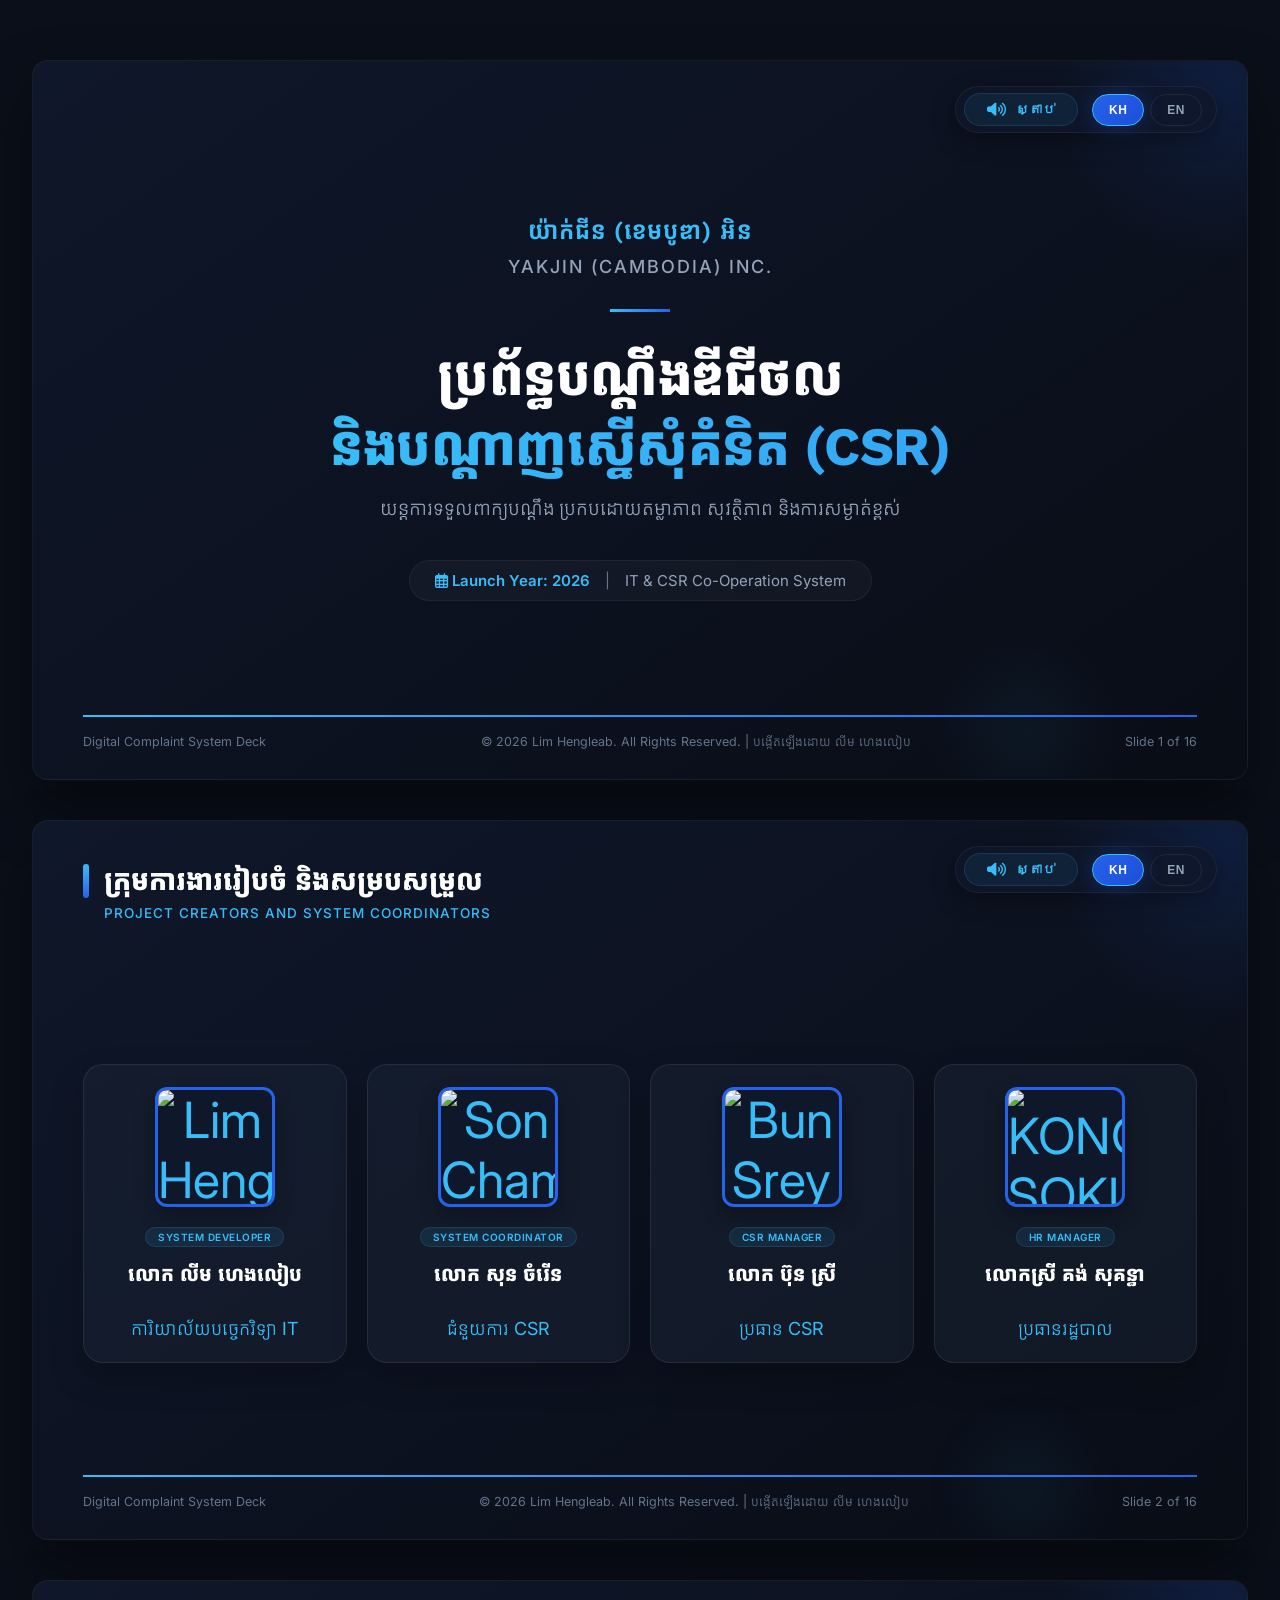
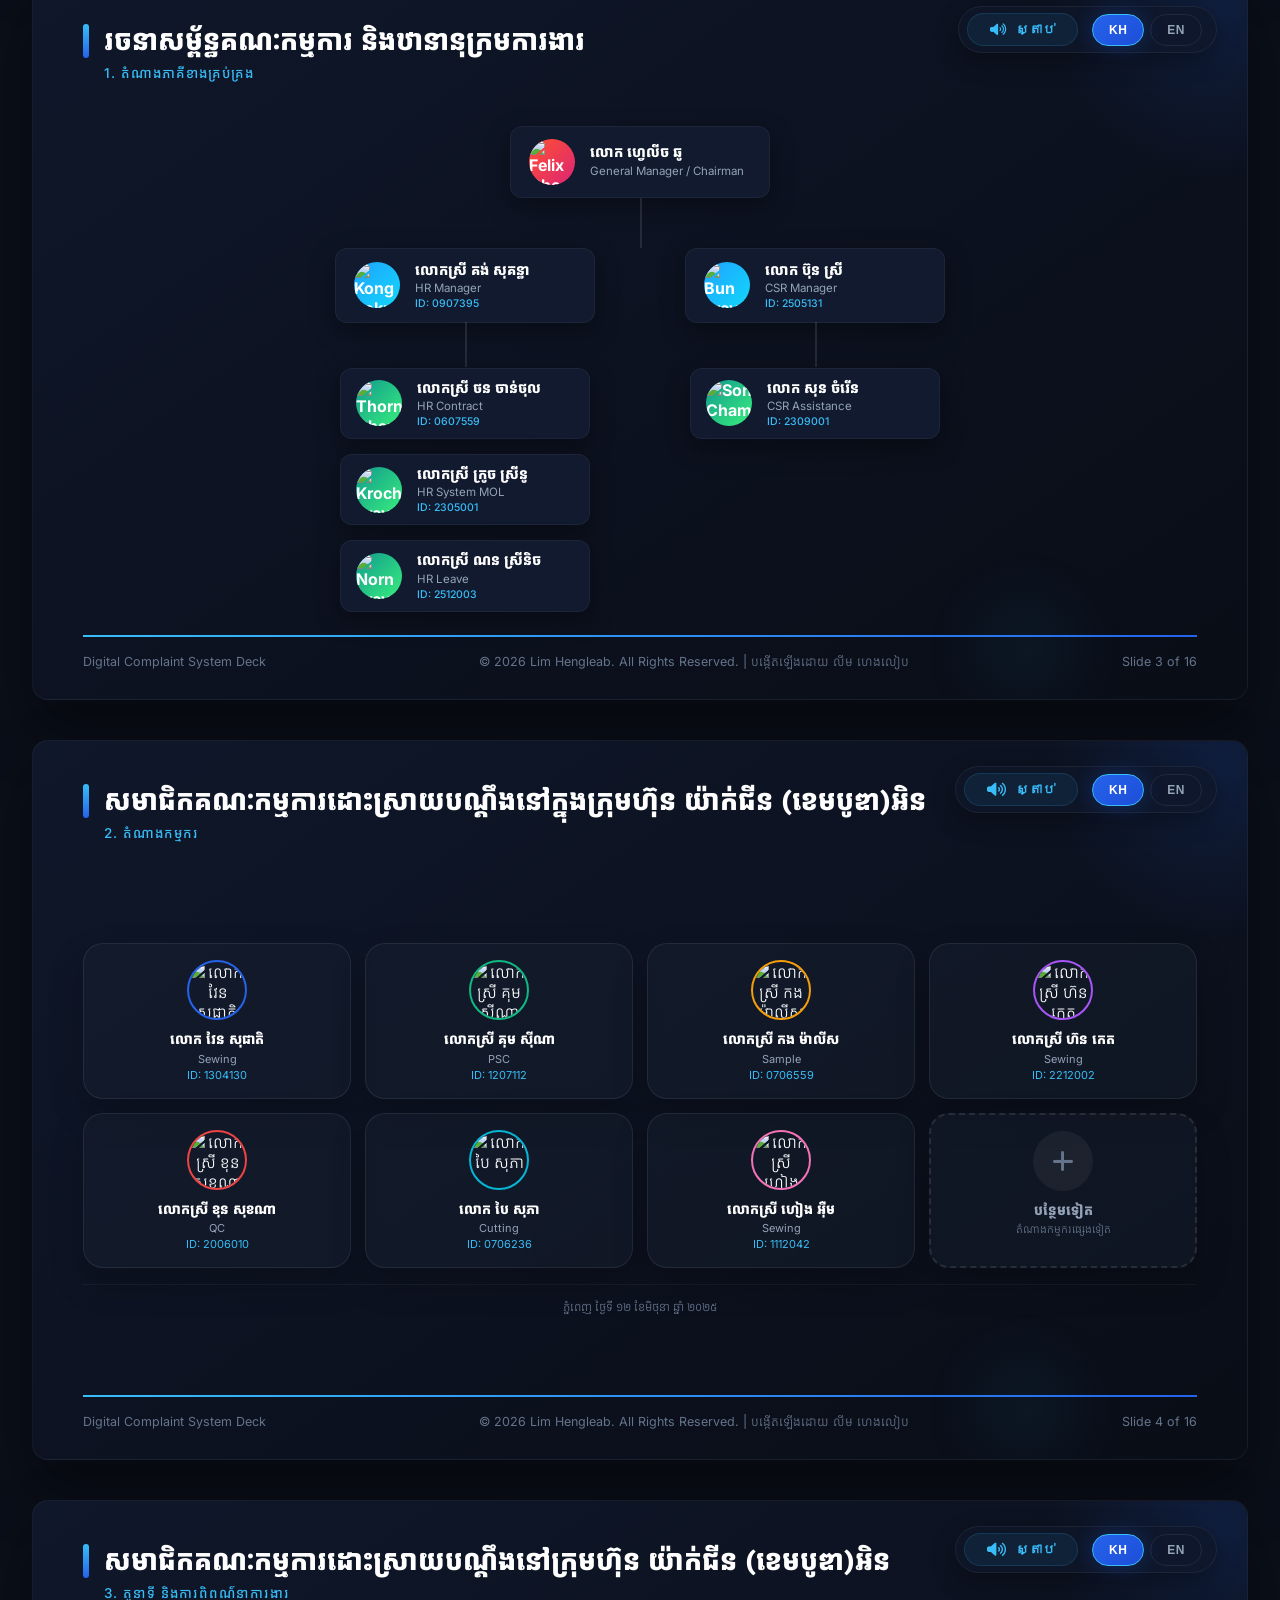
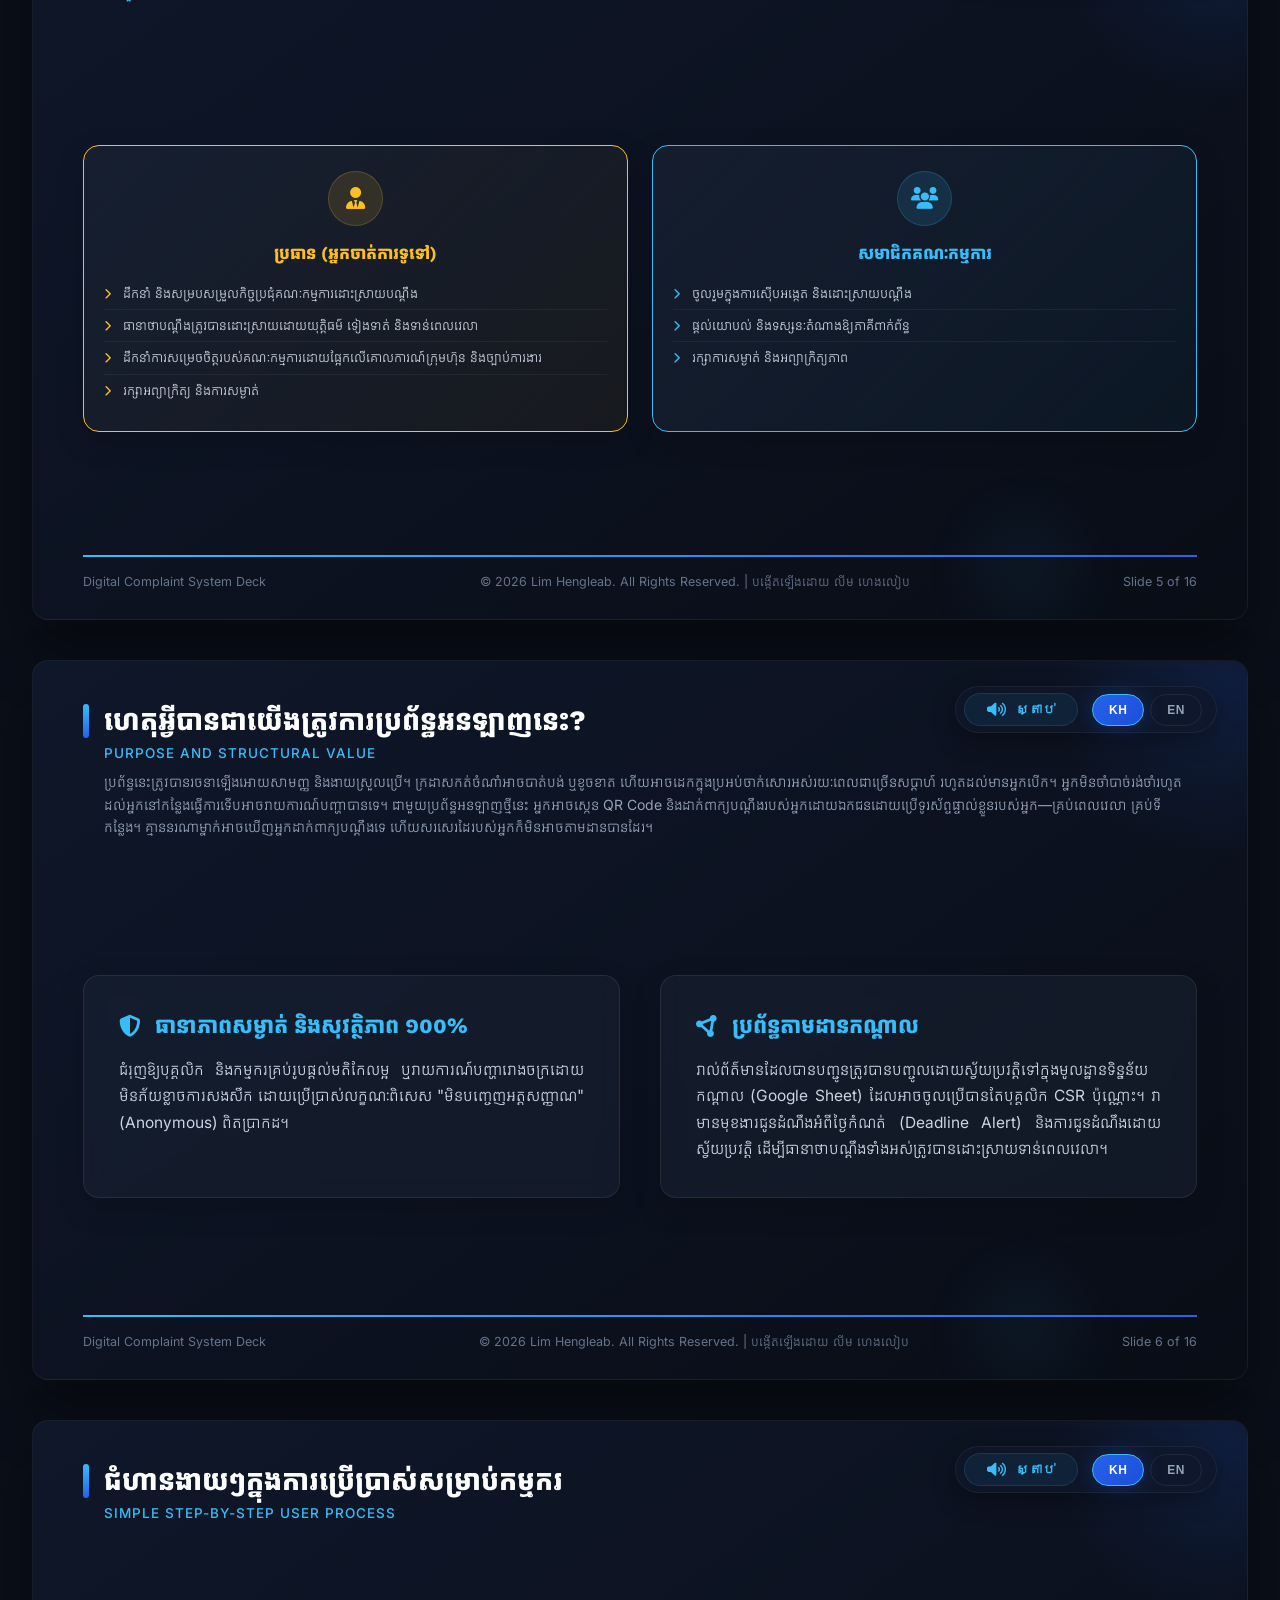
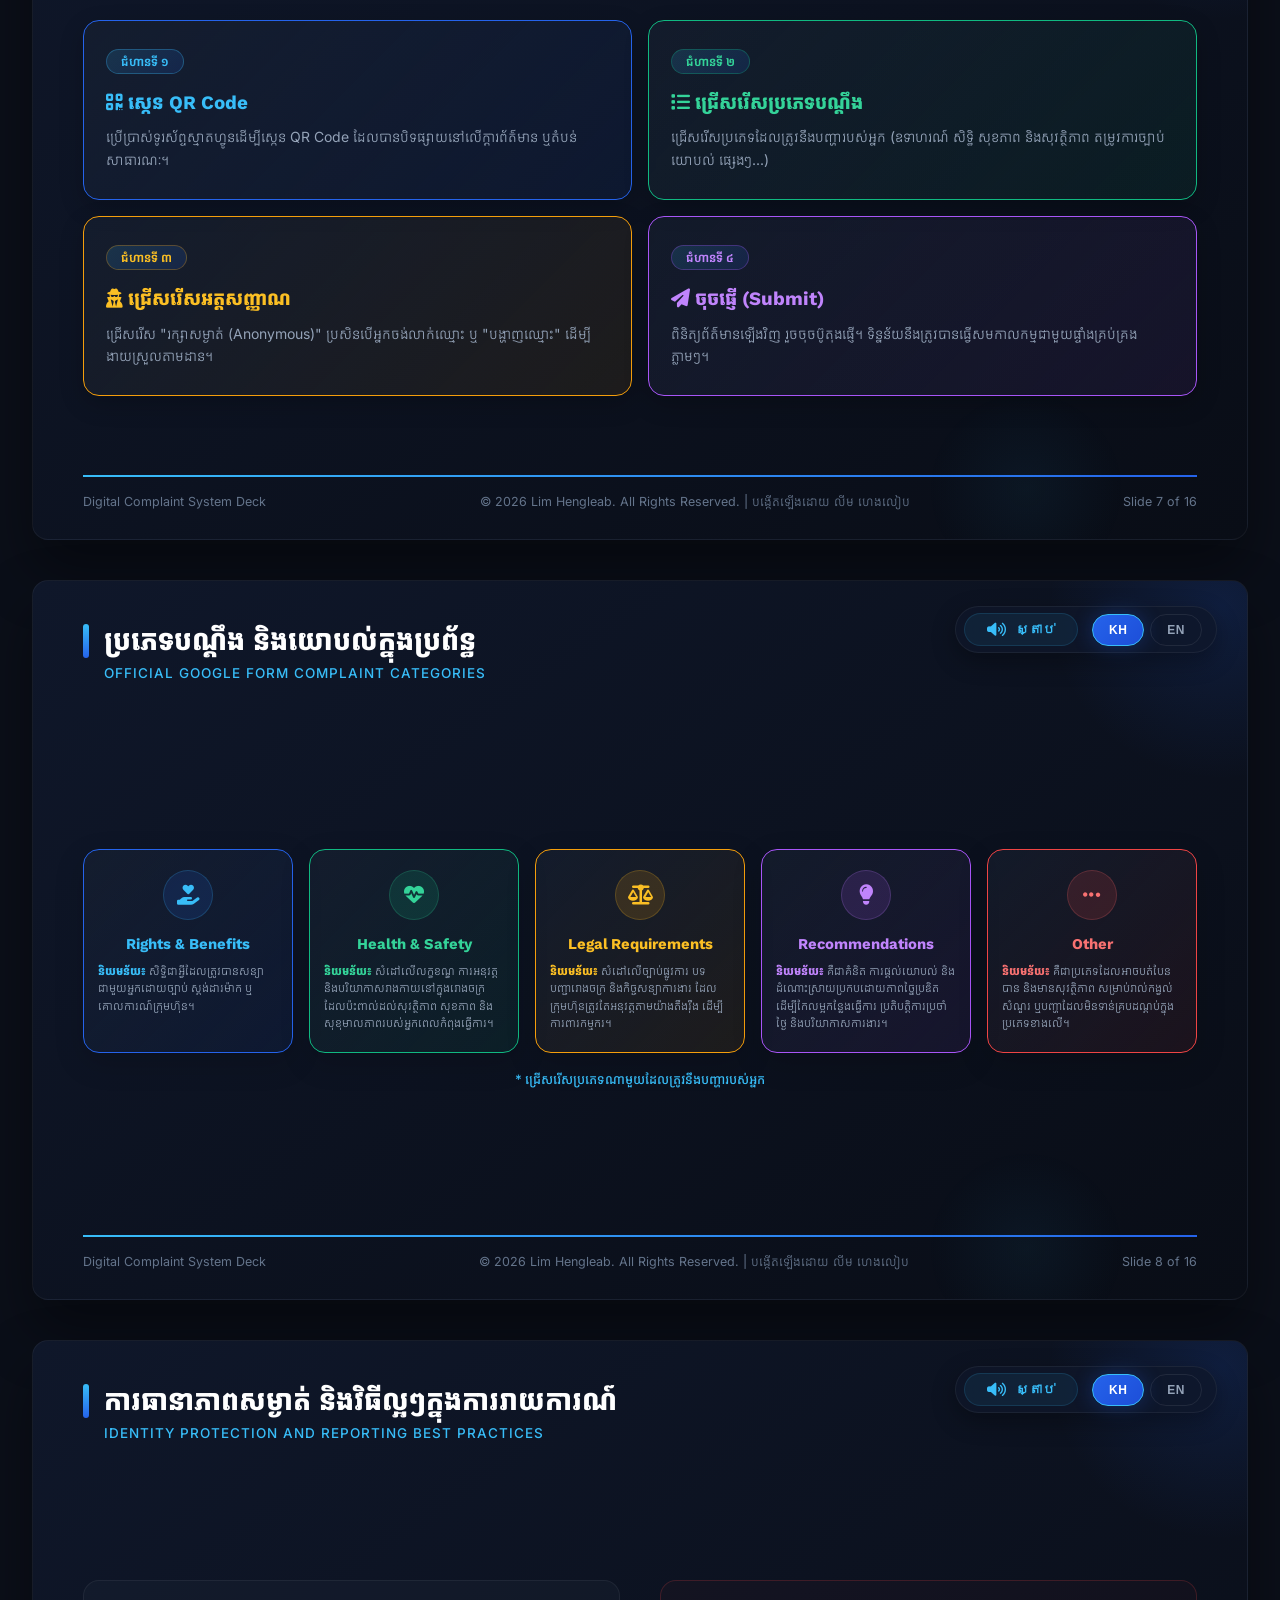
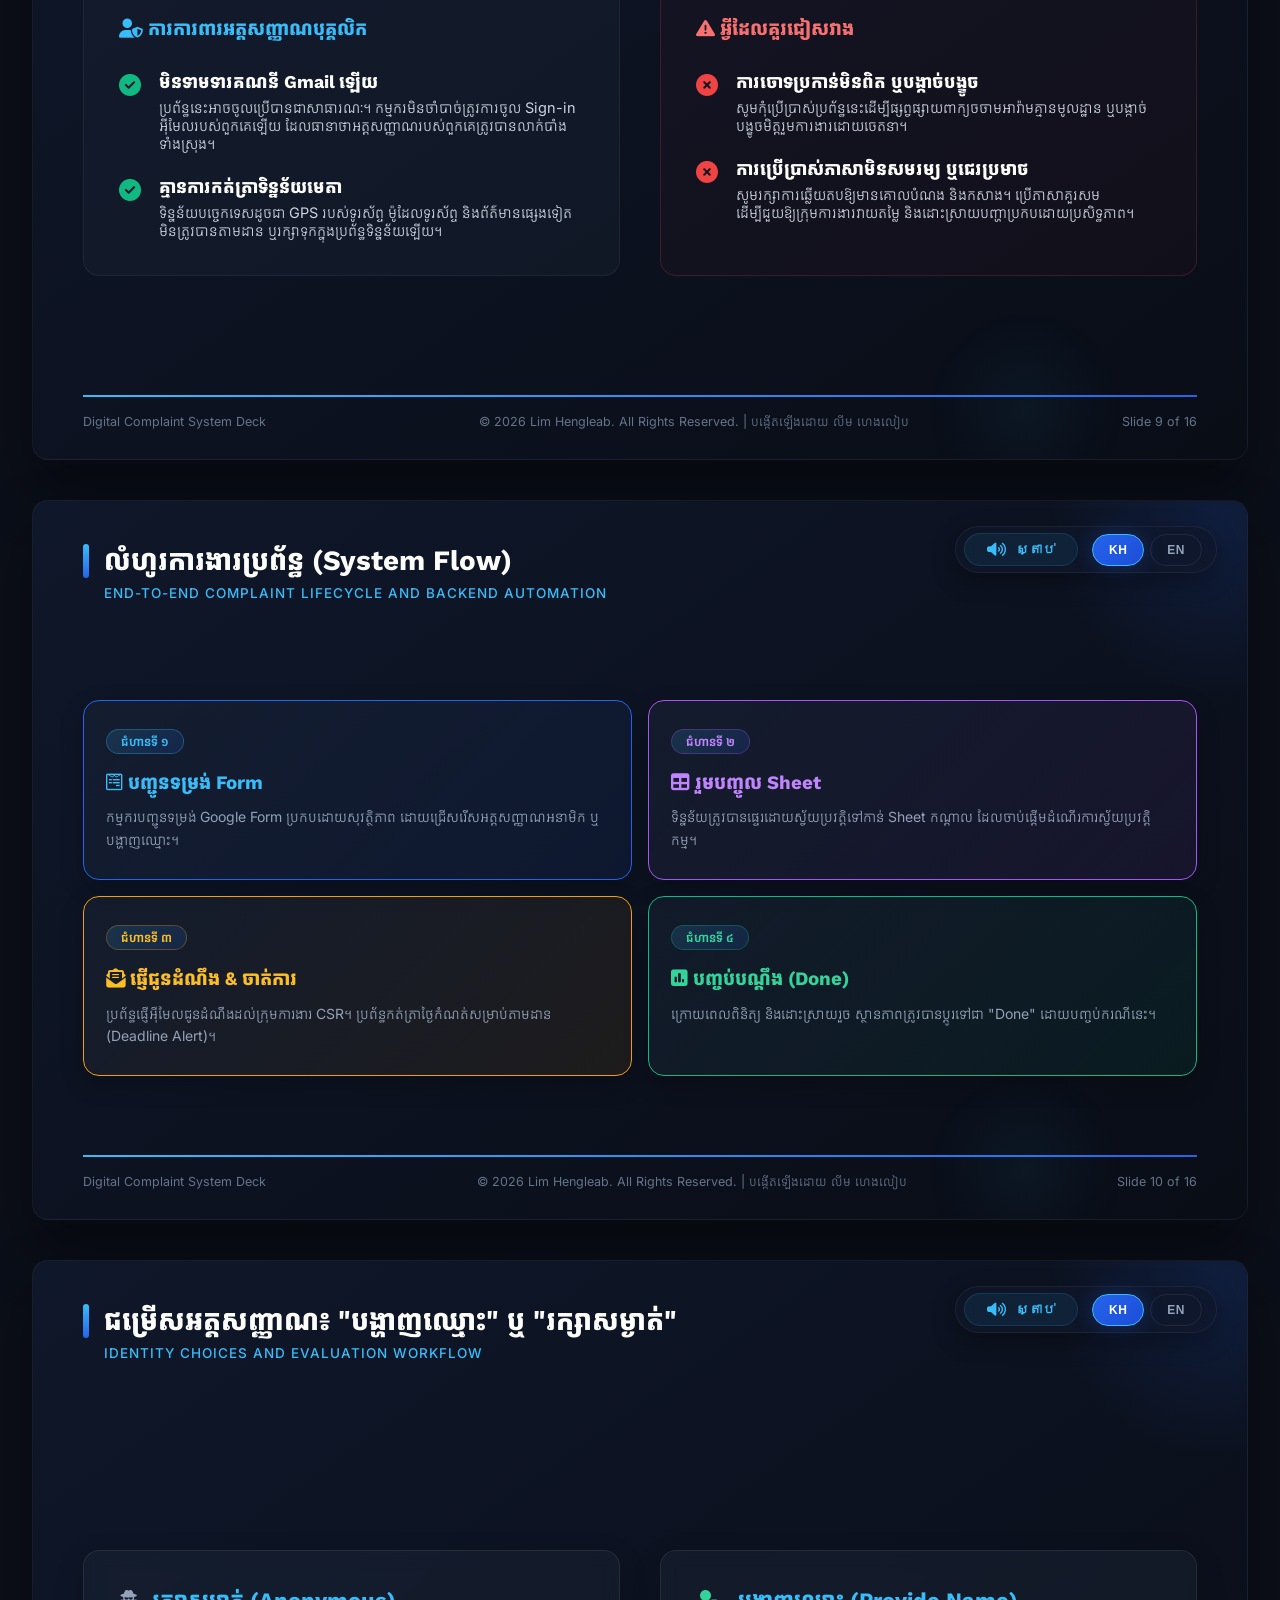
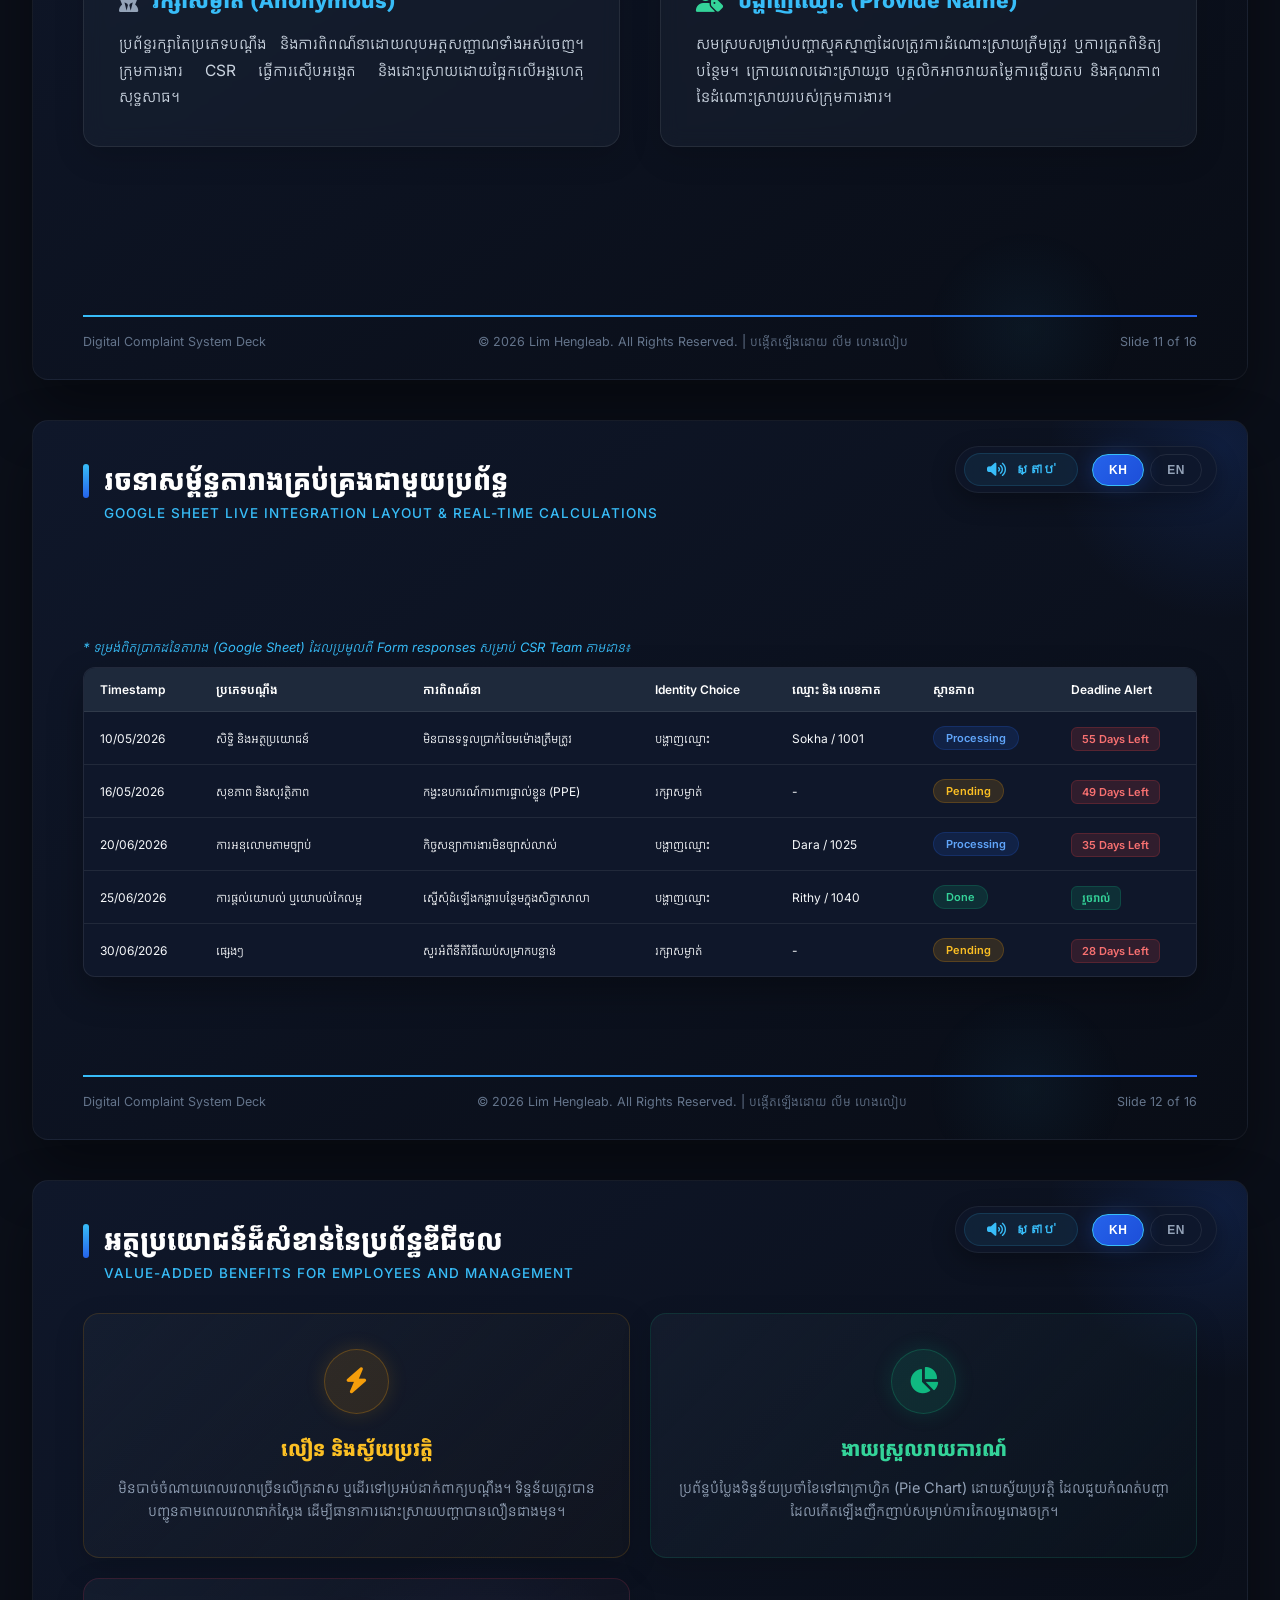
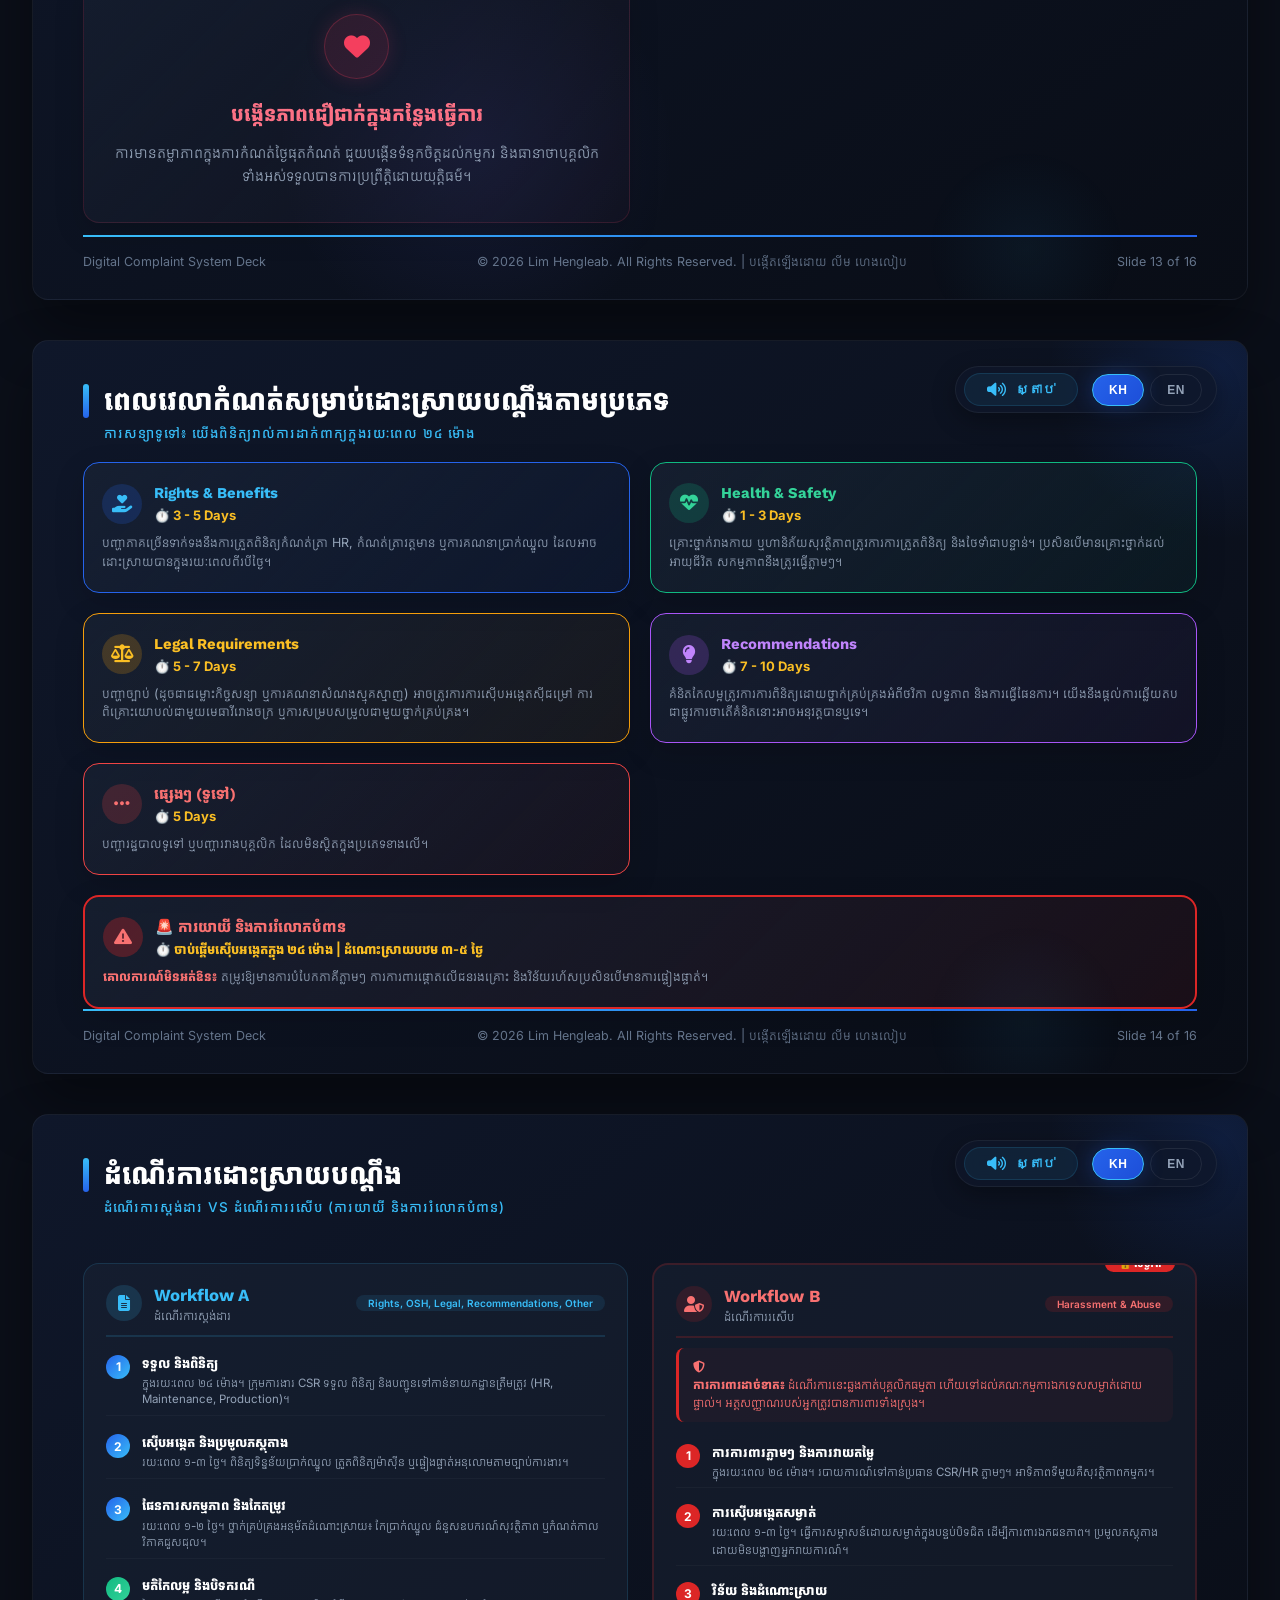
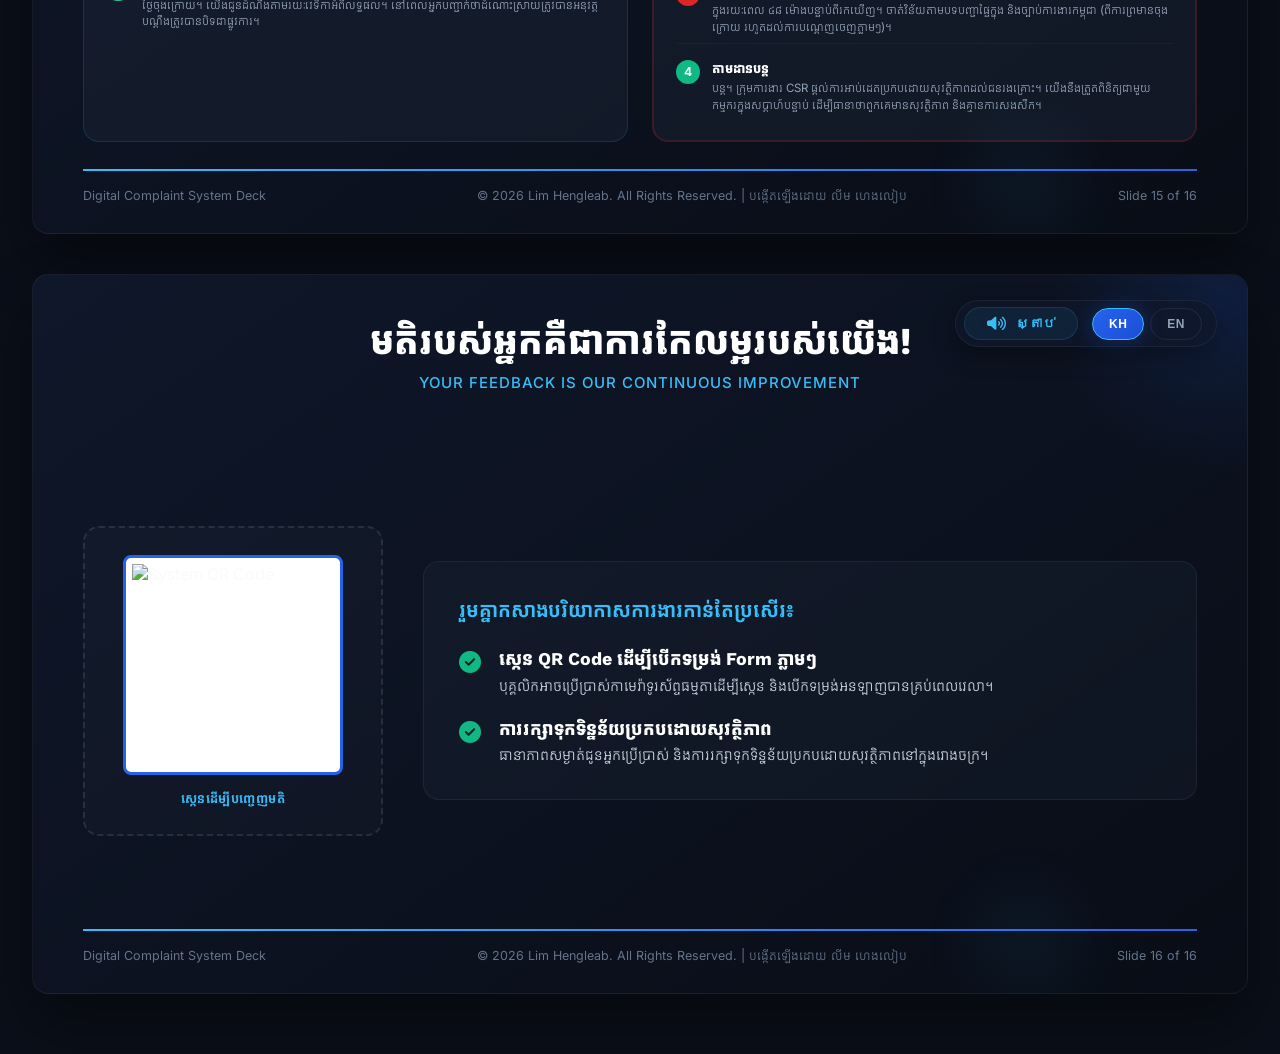
==== commit ba67e4d3: "update grammer" ====
--- a/index.html
+++ b/index.html
@@ -516,8 +516,8 @@
                         <i class="fa-solid fa-user-tie"></i>
                     </div>
                     <h3 style="color: #fbbf24; font-size: 17px; text-align: center; margin-bottom: 12px;">
-                        <span data-lang="km">ប្រធាន (អ្នកគ្រប់គ្រងធនធានមនុស្ស)</span>
-                        <span data-lang="en">Chairperson (HR Manager)</span>
+                        <span data-lang="km">ប្រធាន (អ្នកចាត់ការទូទៅ)</span>
+                        <span data-lang="en">Chairperson (General Manager)</span>
                     </h3>
                     <ul style="list-style: none; padding: 0; margin: 0; font-size: 13px; color: #cbd5e1; line-height: 1.8;">
                         <li style="padding: 4px 0; border-bottom: 1px solid rgba(255,255,255,0.05);">
@@ -1030,7 +1030,7 @@
                     <h3><i class="fa-solid fa-user-secret" style="color: #94a3b8;"></i> <span data-lang="km">រក្សាសម្ងាត់ (Anonymous)</span><span data-lang="en">Anonymous Path</span></h3>
                     <p>
                         <span data-lang="km">ប្រព័ន្ធរក្សាតែប្រភេទបណ្តឹង និងការពិពណ៌នាដោយលុបអត្តសញ្ញាណទាំងអស់ចេញ។ ក្រុមការងារ CSR ធ្វើការស៊ើបអង្កេត និងដោះស្រាយដោយផ្អែកលើអង្គហេតុសុទ្ធសាធ។</span>
-                        <span data-lang="en">The system stores only the issue description while scrubbing all identity markers. CSR conducts generalized plant investigations and corrective enhancements based on pure facts.</span>
+                        <span data-lang="en">The system stores only the issue description while scrubbing all identity. CSR conducts generalized plant investigations and corrective enhancements based on pure facts.</span>
                     </p>
                 </div>
                 <div>
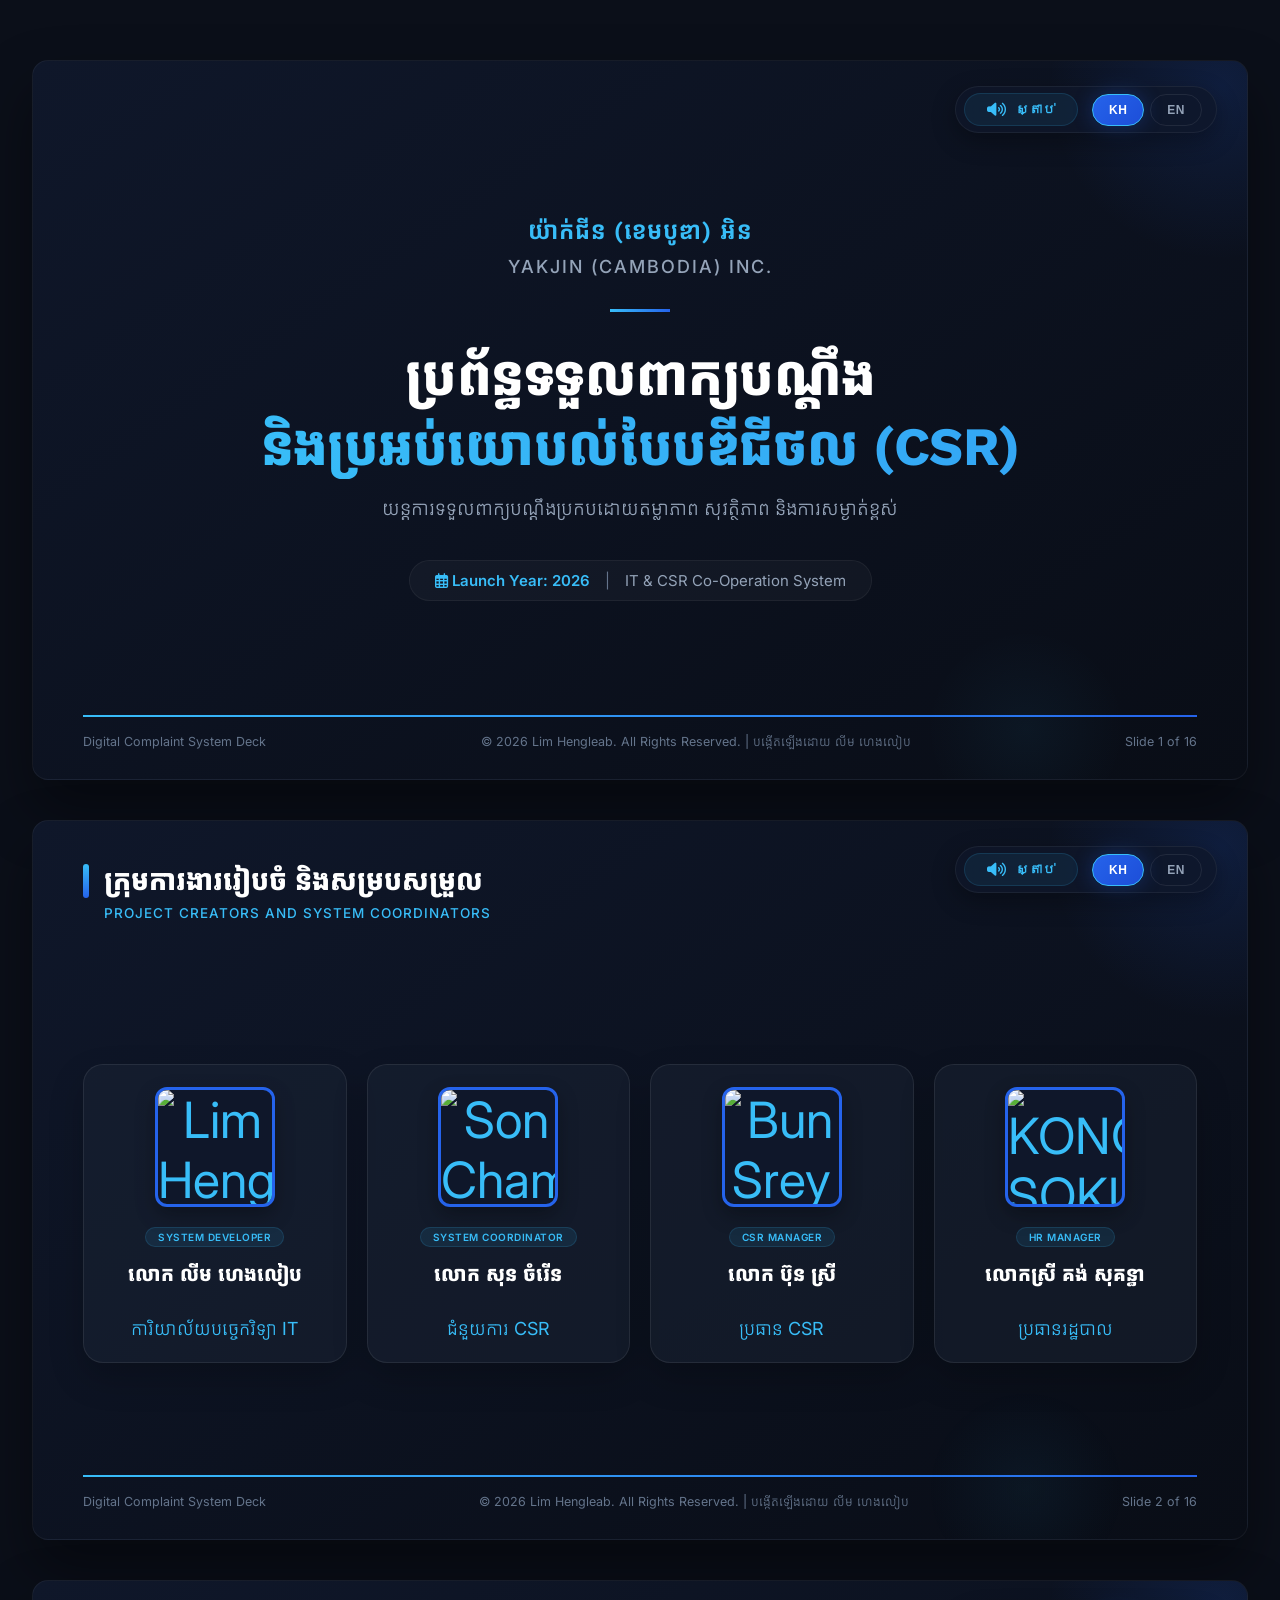
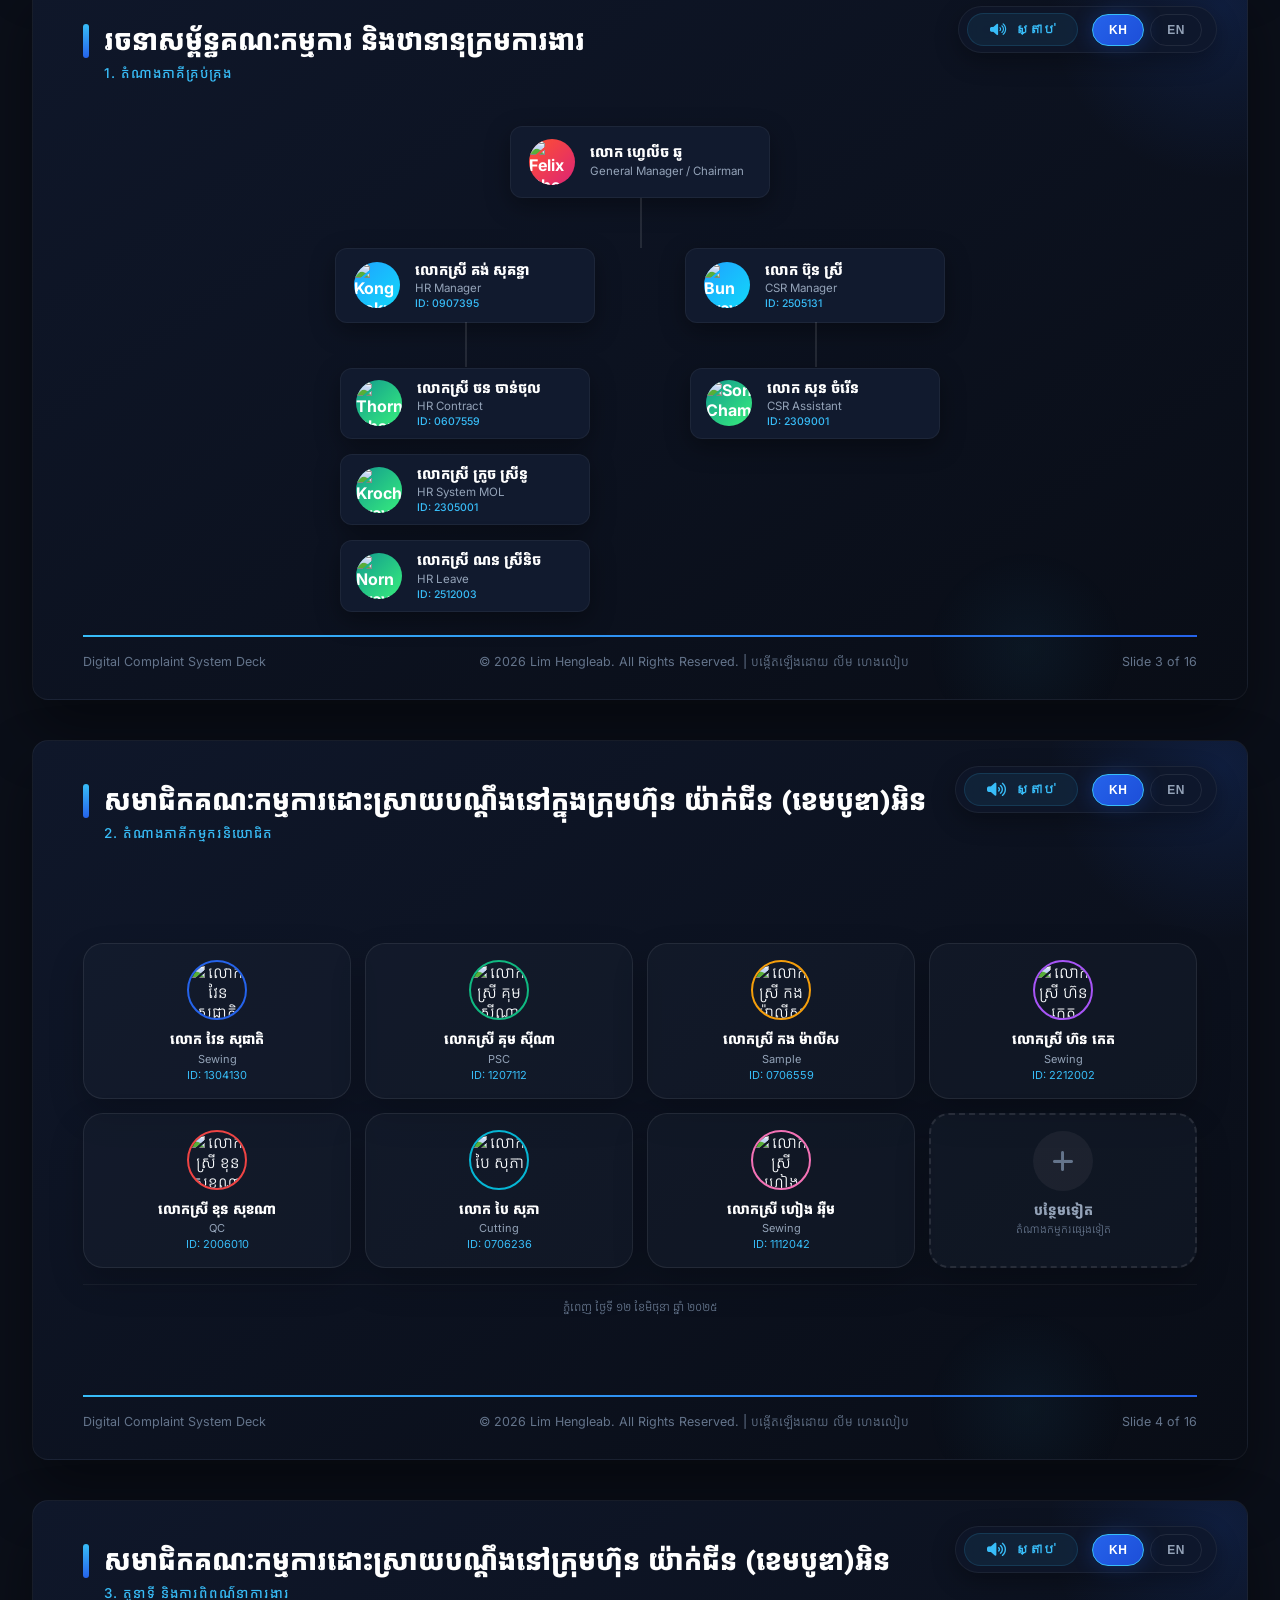
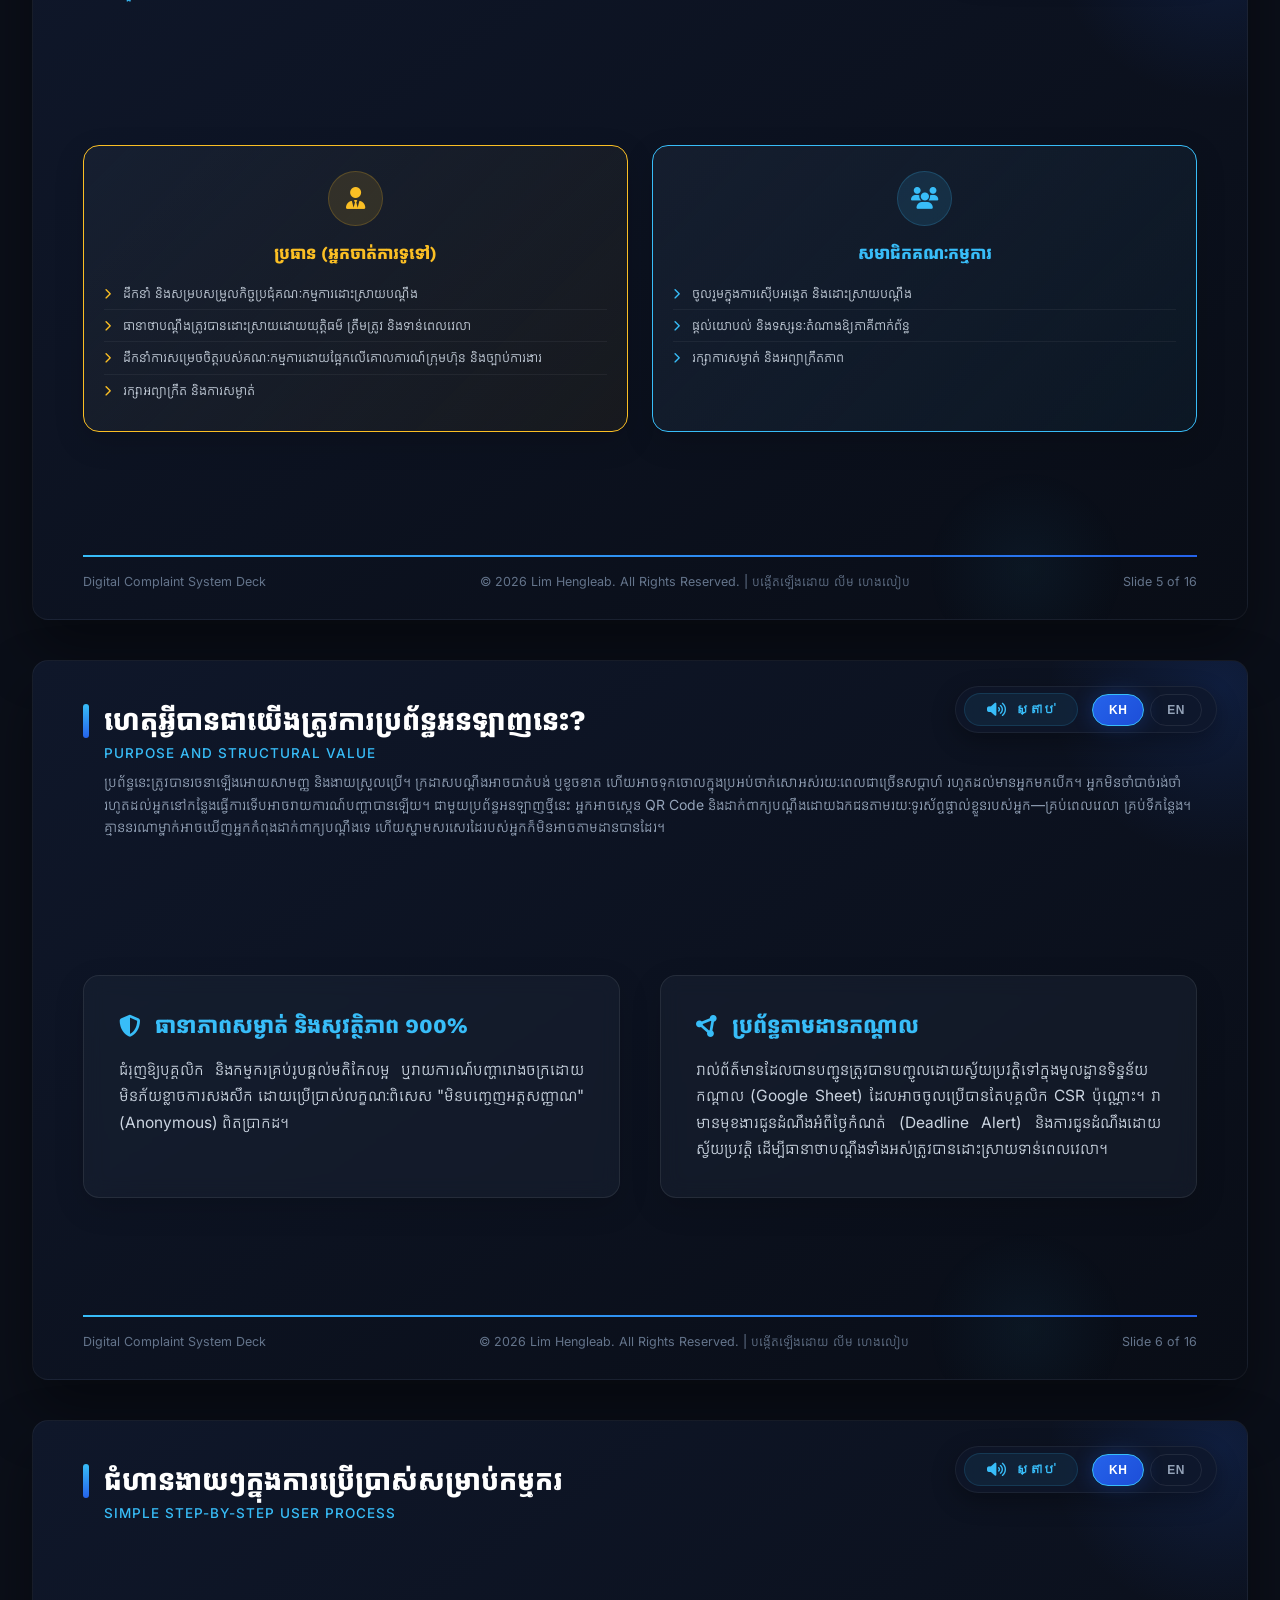
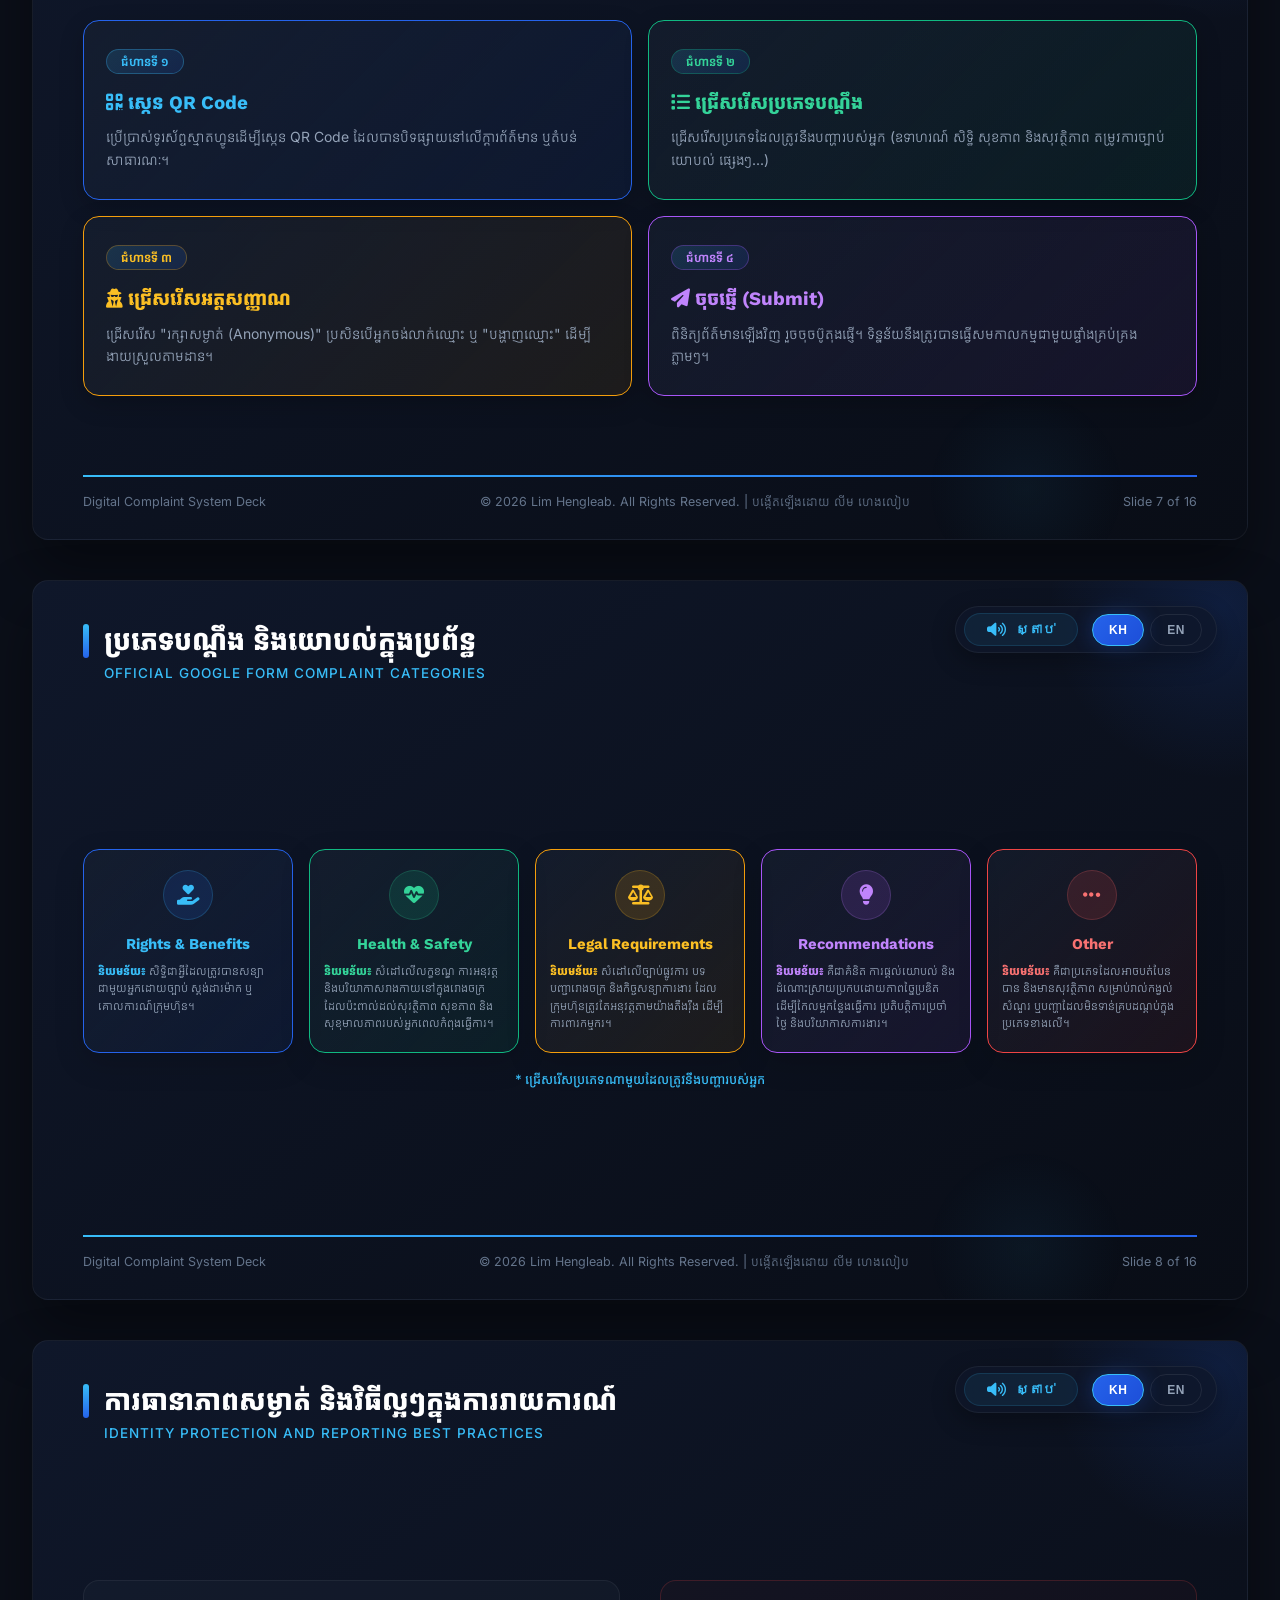
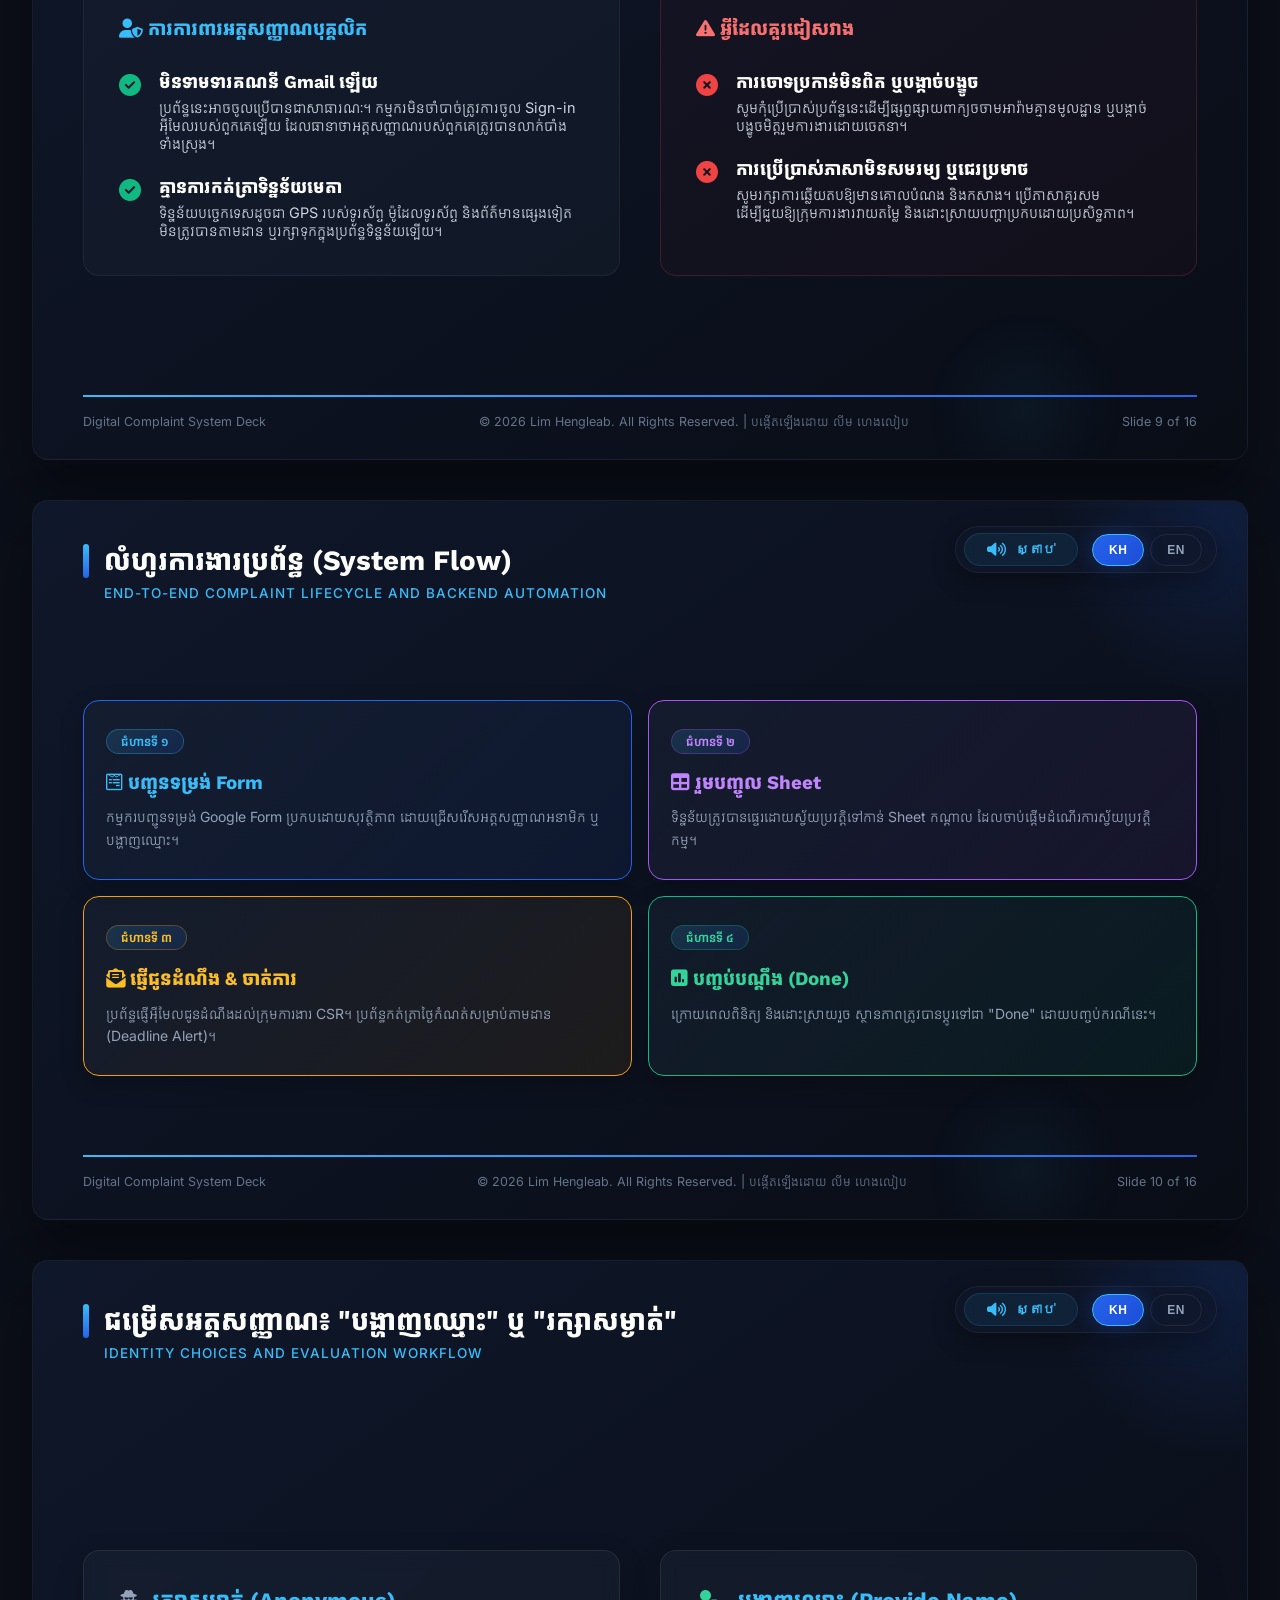
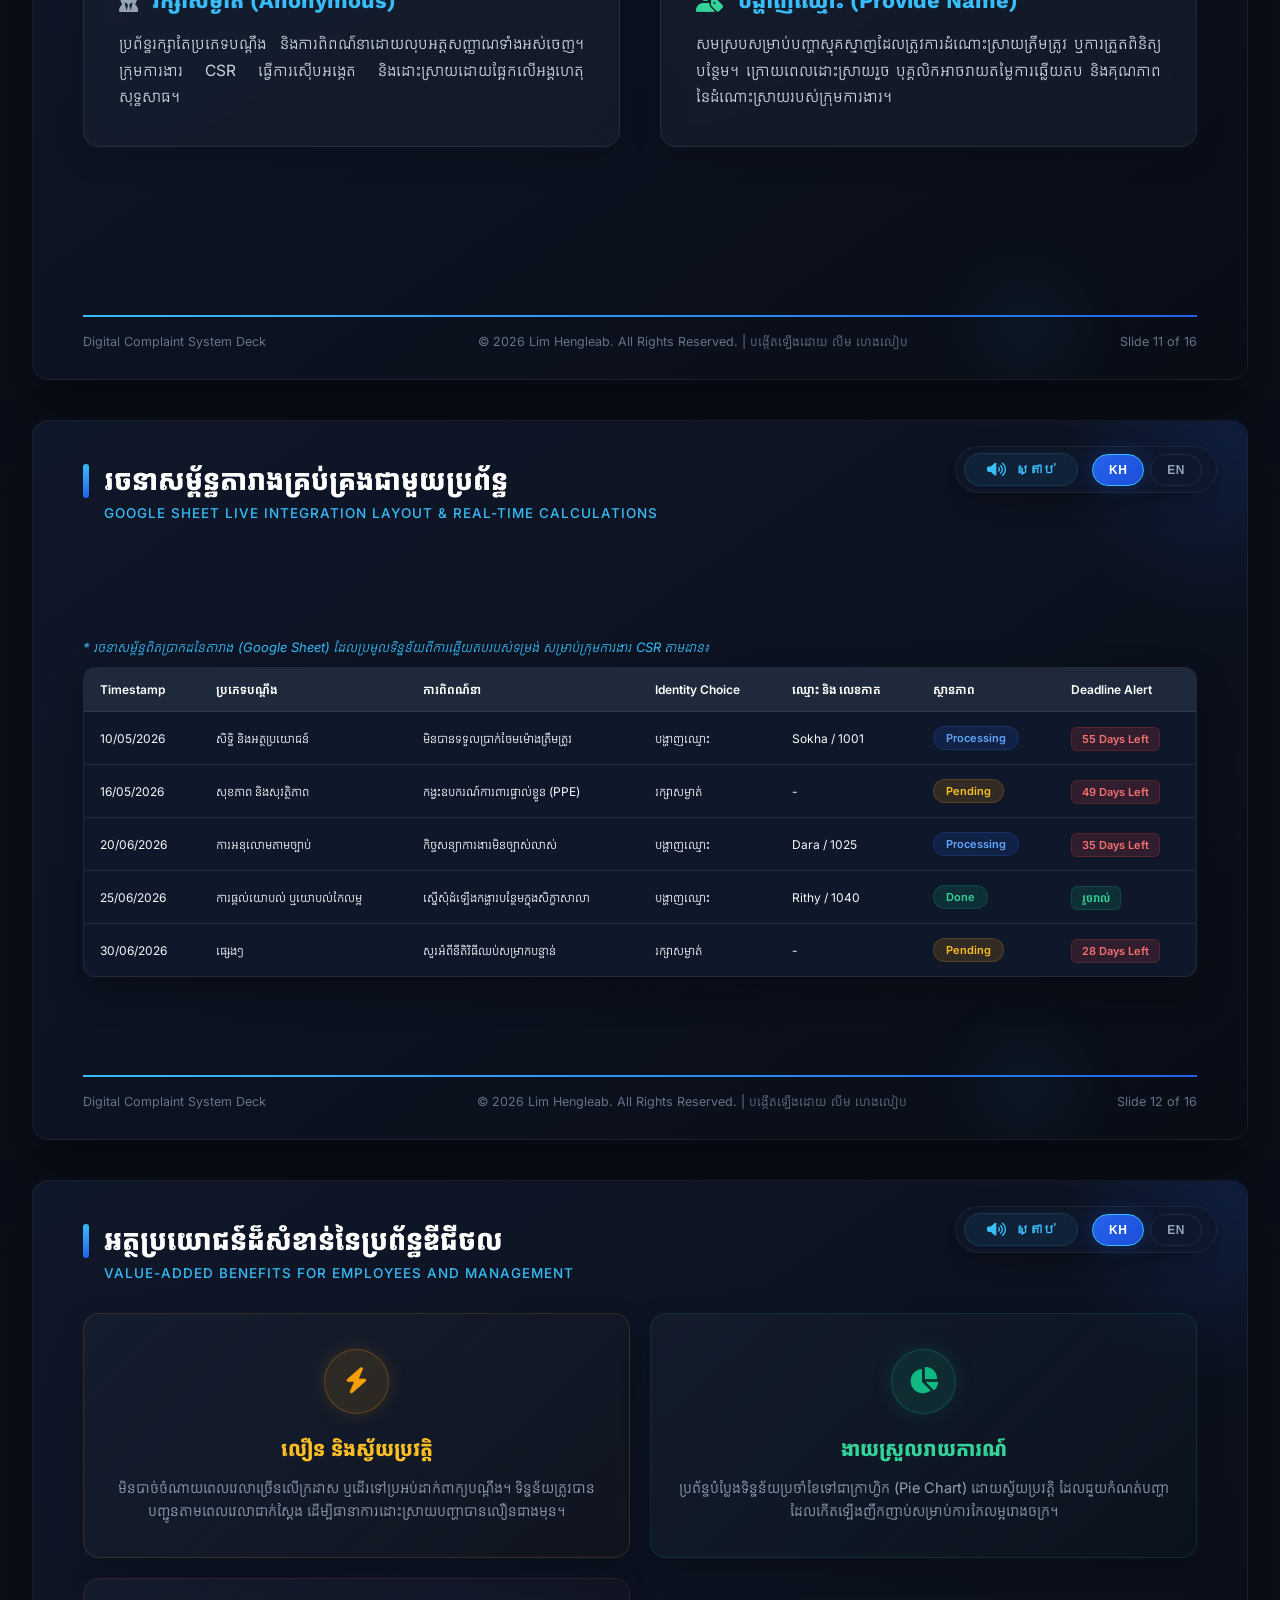
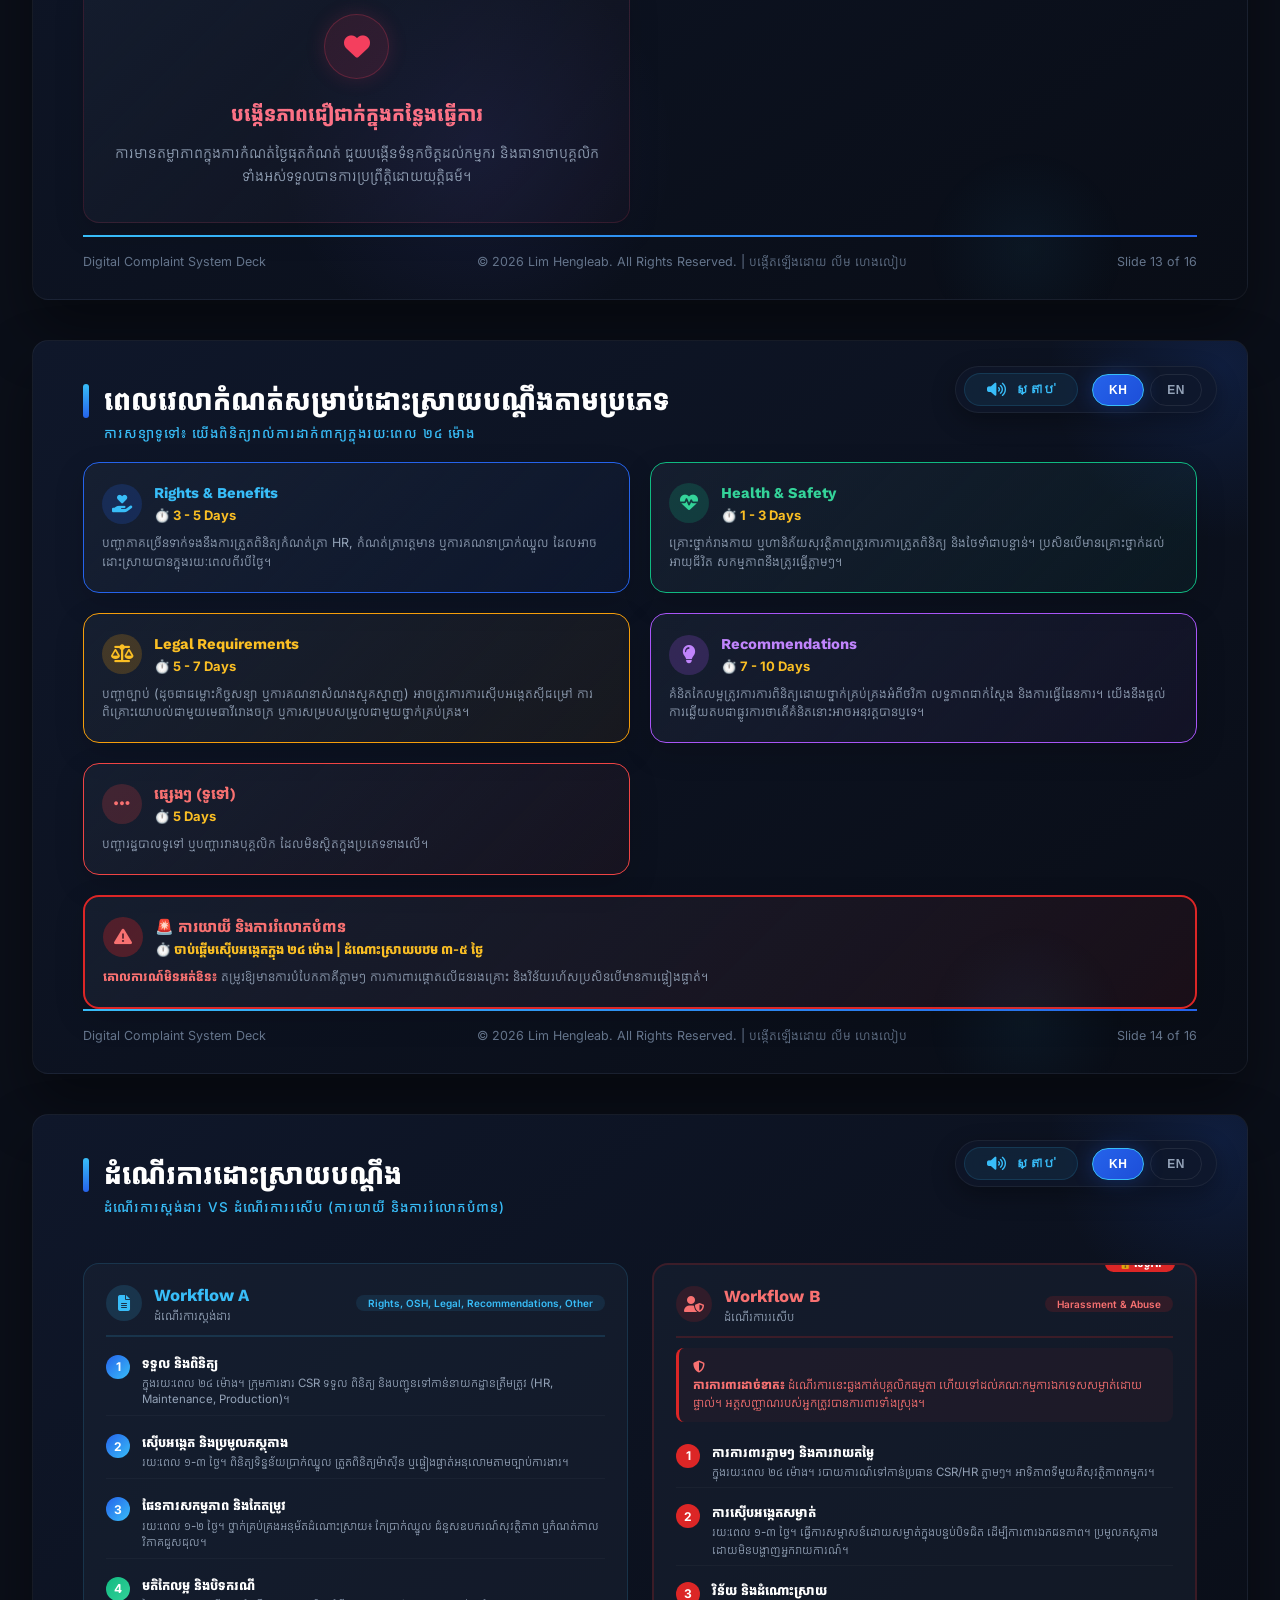
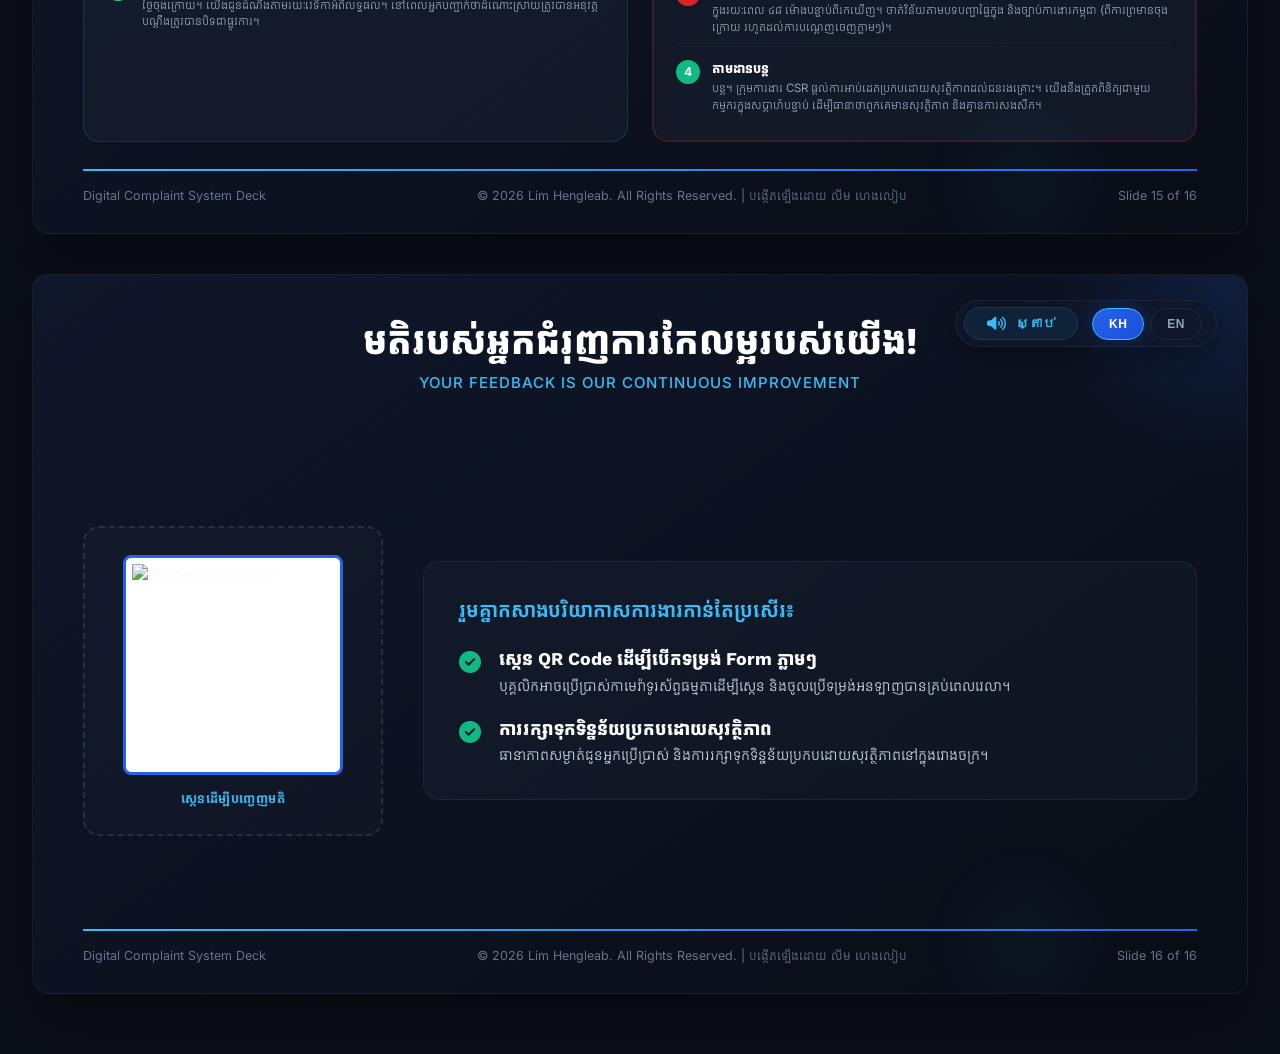
==== commit 12769ed4: "update grammer" ====
--- a/index.html
+++ b/index.html
@@ -47,11 +47,11 @@
             <div style="width: 60px; height: 3px; background: linear-gradient(90deg, #38bdf8, #2563eb); margin: 15px 0 30px 0;"></div>
 
             <h1 style="font-size: 54px; color: #ffffff; margin-bottom: 15px; letter-spacing: -0.5px; max-width: 1000px; line-height: 1.3;">
-                <span data-lang="km">ប្រព័ន្ធបណ្តឹងឌីជីថល <br><span style="background: linear-gradient(to right, #38bdf8, #2563eb); -webkit-background-clip: text; -webkit-text-fill-color: transparent;">និងបណ្តាញស្នើសុំគំនិត (CSR)</span></span>
+                <span data-lang="km">ប្រព័ន្ធទទួលពាក្យបណ្តឹង <br><span style="background: linear-gradient(to right, #38bdf8, #2563eb); -webkit-background-clip: text; -webkit-text-fill-color: transparent;">និងប្រអប់យោបល់បែបឌីជីថល (CSR)</span></span>
                 <span data-lang="en">Digital Suggestion Box <br><span style="background: linear-gradient(to right, #38bdf8, #2563eb); -webkit-background-clip: text; -webkit-text-fill-color: transparent;">&amp; Complaint System (CSR)</span></span>
             </h1>
             <p style="font-size: 19px; color: #94a3b8; max-width: 850px; margin: 0 0 40px 0;">
-                <span data-lang="km">យន្តការទទួលពាក្យបណ្តឹង ប្រកបដោយតម្លាភាព សុវត្ថិភាព និងការសម្ងាត់ខ្ពស់</span>
+                <span data-lang="km">យន្តការទទួលពាក្យបណ្តឹងប្រកបដោយតម្លាភាព សុវត្ថិភាព និងការសម្ងាត់ខ្ពស់</span>
                 <span data-lang="en">A Transparent, Secure, and Highly Confidential Grievance Mechanism</span>
             </p>
 
@@ -191,7 +191,7 @@
                 <span data-lang="en">Committee Structure & Management Hierarchy</span>
             </h2>
             <span class="slide-subtitle">
-                <span data-lang="km">1. តំណាងភាគីខាងគ្រប់គ្រង</span>
+                <span data-lang="km">1. តំណាងភាគីគ្រប់គ្រង</span>
                 <span data-lang="en">1. Management Representatives</span>
             </span>
         </div>
@@ -300,7 +300,7 @@
                                             <span data-lang="km">លោក សុន ចំរើន</span>
                                             <span data-lang="en">Mr. Son Chamrouen</span>
                                         </h4>
-                                        <p class="emp-role">CSR Assistance</p>
+                                        <p class="emp-role">CSR Assistant</p>
                                         <span class="emp-id">ID: 2309001</span>
                                     </div>
                                 </div>
@@ -347,7 +347,7 @@
                 <span data-lang="en">Grievance Committee in Yakjin (Cambodia) Inc.</span>
             </h2>
             <span class="slide-subtitle">
-                <span data-lang="km">2. តំណាងកម្មករ</span>
+                <span data-lang="km">2. តំណាងភាគីកម្មករនិយោជិត</span>
                 <span data-lang="en">2. Worker Representatives</span>
             </span>
         </div>
@@ -527,7 +527,7 @@
                         </li>
                         <li style="padding: 4px 0; border-bottom: 1px solid rgba(255,255,255,0.05);">
                             <i class="fa-solid fa-chevron-right" style="color: #fbbf24; margin-right: 8px; font-size: 11px;"></i>
-                            <span data-lang="km">ធានាថាបណ្តឹងត្រូវបានដោះស្រាយដោយយុត្តិធម៌ ទៀងទាត់ និងទាន់ពេលវេលា</span>
+                            <span data-lang="km">ធានាថាបណ្តឹងត្រូវបានដោះស្រាយដោយយុត្តិធម៌ ត្រឹមត្រូវ និងទាន់ពេលវេលា</span>
                             <span data-lang="en">Ensure all grievances are addressed fairly, consistently, and promptly</span>
                         </li>
                         <li style="padding: 4px 0; border-bottom: 1px solid rgba(255,255,255,0.05);">
@@ -537,7 +537,7 @@
                         </li>
                         <li style="padding: 4px 0;">
                             <i class="fa-solid fa-chevron-right" style="color: #fbbf24; margin-right: 8px; font-size: 11px;"></i>
-                            <span data-lang="km">រក្សាអព្យាក្រិត្យ និងការសម្ងាត់</span>
+                            <span data-lang="km">រក្សាអព្យាក្រឹត និងការសម្ងាត់</span>
                             <span data-lang="en">Maintain neutrality and confidentiality</span>
                         </li>
                     </ul>
@@ -565,7 +565,7 @@
                         </li>
                         <li style="padding: 4px 0;">
                             <i class="fa-solid fa-chevron-right" style="color: #38bdf8; margin-right: 8px; font-size: 11px;"></i>
-                            <span data-lang="km">រក្សាការសម្ងាត់ និងអព្យាក្រិត្យភាព</span>
+                            <span data-lang="km">រក្សាការសម្ងាត់ និងអព្យាក្រឹតភាព</span>
                             <span data-lang="en">Maintain confidentiality and impartiality</span>
                         </li>
                     </ul>
@@ -610,7 +610,7 @@
             </h2>
             <span class="slide-subtitle">Purpose and Structural Value</span>
             <p style="color: #94a3b8; font-size: 14px; margin-top: 10px; padding-left: 21px; line-height: 1.6;">
-                <span data-lang="km">ប្រព័ន្ធនេះត្រូវបានរចនាឡើងអោយសាមញ្ញ និងងាយស្រួលប្រើ។ ក្រដាសកត់ចំណាំអាចបាត់បង់ ឬខូចខាត ហើយអាចដេកក្នុងប្រអប់ចាក់សោរអស់រយៈពេលជាច្រើនសប្តាហ៍ រហូតដល់មានអ្នកបើក។ អ្នកមិនចាំបាច់រង់ចាំរហូតដល់អ្នកនៅកន្លែងធ្វើការទើបអាចរាយការណ៍បញ្ហាបានទេ។ ជាមួយប្រព័ន្ធអនឡាញថ្មីនេះ អ្នកអាចស្កេន QR Code និងដាក់ពាក្យបណ្តឹងរបស់អ្នកដោយឯកជនដោយប្រើទូរស័ព្ទផ្ទាល់ខ្លួនរបស់អ្នក—គ្រប់ពេលវេលា គ្រប់ទីកន្លែង។ គ្មាននរណាម្នាក់អាចឃើញអ្នកដាក់ពាក្យបណ្តឹងទេ ហើយសរសេរដៃរបស់អ្នកក៏មិនអាចតាមដានបានដែរ។</span>
+                <span data-lang="km">ប្រព័ន្ធនេះត្រូវបានរចនាឡើងអោយសាមញ្ញ និងងាយស្រួលប្រើ។ ក្រដាសបណ្តឹងអាចបាត់បង់ ឬខូចខាត ហើយអាចទុកចោលក្នុងប្រអប់ចាក់សោអស់រយៈពេលជាច្រើនសប្តាហ៍ រហូតដល់មានអ្នកមកបើក។ អ្នកមិនចាំបាច់រង់ចាំរហូតដល់អ្នកនៅកន្លែងធ្វើការទើបអាចរាយការណ៍បញ្ហាបានឡើយ។ ជាមួយប្រព័ន្ធអនឡាញថ្មីនេះ អ្នកអាចស្កេន QR Code និងដាក់ពាក្យបណ្តឹងដោយឯកជនតាមរយៈទូរស័ព្ទផ្ទាល់ខ្លួនរបស់អ្នក—គ្រប់ពេលវេលា គ្រប់ទីកន្លែង។ គ្មាននរណាម្នាក់អាចឃើញអ្នកកំពុងដាក់ពាក្យបណ្តឹងទេ ហើយស្នាមសរសេរដៃរបស់អ្នកក៏មិនអាចតាមដានបានដែរ។</span>
                 <span data-lang="en">It is designed to be simple and easy to use. Paper notes gets lost and damaged, or sits in a locked box for weeks until someone can open it. You don't need to wait until you are at work to report an issue. With the new online system, you can scan the QR code and submit your concern privately using your own phone—anytime, anywhere. No one will ever see you submitting a report, and your handwriting cannot be traced.</span>
             </p>
         </div>
@@ -1081,7 +1081,7 @@
         </div>
         <div class="content-area">
             <p style="font-size: 13px; color: #38bdf8; margin-bottom: 12px; font-style: italic;">
-                <span data-lang="km">* ទម្រង់ពិតប្រាកដនៃតារាង (Google Sheet) ដែលប្រមូលពី Form responses សម្រាប់ CSR Team តាមដាន៖</span>
+                <span data-lang="km">* រចនាសម្ព័ន្ធពិតប្រាកដនៃតារាង (Google Sheet) ដែលប្រមូលទិន្នន័យពីការឆ្លើយតបរបស់ទម្រង់ សម្រាប់ក្រុមការងារ CSR តាមដាន៖</span>
                 <span data-lang="en">* Actual architecture of the master Google Sheet processed from Form responses for CSR tracking:</span>
             </p>
             <div class="table-layout" style="overflow-x: auto;">
@@ -1331,7 +1331,7 @@
                     </div>
                 </div>
                 <p style="font-size: 12.5px; color: #94a3b8; margin: 0; line-height: 1.5;">
-                    <span data-lang="km">គំនិតកែលម្អត្រូវការការពិនិត្យដោយថ្នាក់គ្រប់គ្រងអំពីថវិកា លទ្ធភាព និងការធ្វើផែនការ។ យើងនឹងផ្តល់ការឆ្លើយតបជាផ្លូវការថាតើគំនិតនោះអាចអនុវត្តបានឬទេ។</span>
+                    <span data-lang="km">គំនិតកែលម្អត្រូវការការពិនិត្យដោយថ្នាក់គ្រប់គ្រងអំពីថវិកា លទ្ធភាពជាក់ស្តែង និងការធ្វើផែនការ។ យើងនឹងផ្តល់ការឆ្លើយតបជាផ្លូវការថាតើគំនិតនោះអាចអនុវត្តបានឬទេ។</span>
                     <span data-lang="en">Ideas for improvements need to be reviewed by management for budget, feasibility, and planning. We will provide an official response on whether the idea can be implemented.</span>
                 </p>
             </div>
@@ -1604,7 +1604,7 @@
 
         <div class="slide-title-wrapper" style="text-align: center; border-left: none; padding-left: 0;">
             <h2 style="font-size: 38px; color: #ffffff;">
-                <span data-lang="km">មតិរបស់អ្នកគឺជាការកែលម្អរបស់យើង!</span>
+                <span data-lang="km">មតិរបស់អ្នកជំរុញការកែលម្អរបស់យើង!</span>
                 <span data-lang="en">Your Voice Matters for Our Progress!</span>
             </h2>
             <span class="slide-subtitle" style="font-size: 15px; margin-top: 5px; padding-left: 0;">Your Feedback is Our Continuous Improvement</span>
@@ -1631,7 +1631,7 @@
                             <h3 data-lang="km">ស្កេន QR Code ដើម្បីបើកទម្រង់ Form ភ្លាមៗ</h3>
                             <h3 data-lang="en">Instant QR Code Access</h3>
                             <p>
-                                <span data-lang="km">បុគ្គលិកអាចប្រើប្រាស់កាមេរ៉ាទូរស័ព្ទធម្មតាដើម្បីស្កេន និងបើកទម្រង់អនឡាញបានគ្រប់ពេលវេលា។</span>
+                                <span data-lang="km">បុគ្គលិកអាចប្រើប្រាស់កាមេរ៉ាទូរស័ព្ទធម្មតាដើម្បីស្កេន និងចូលប្រើទម្រង់អនឡាញបានគ្រប់ពេលវេលា។</span>
                                 <span data-lang="en">Workers can quickly utilize any standard phone camera to load and fill out the form at any moment.</span>
                             </p>
                         </div>
